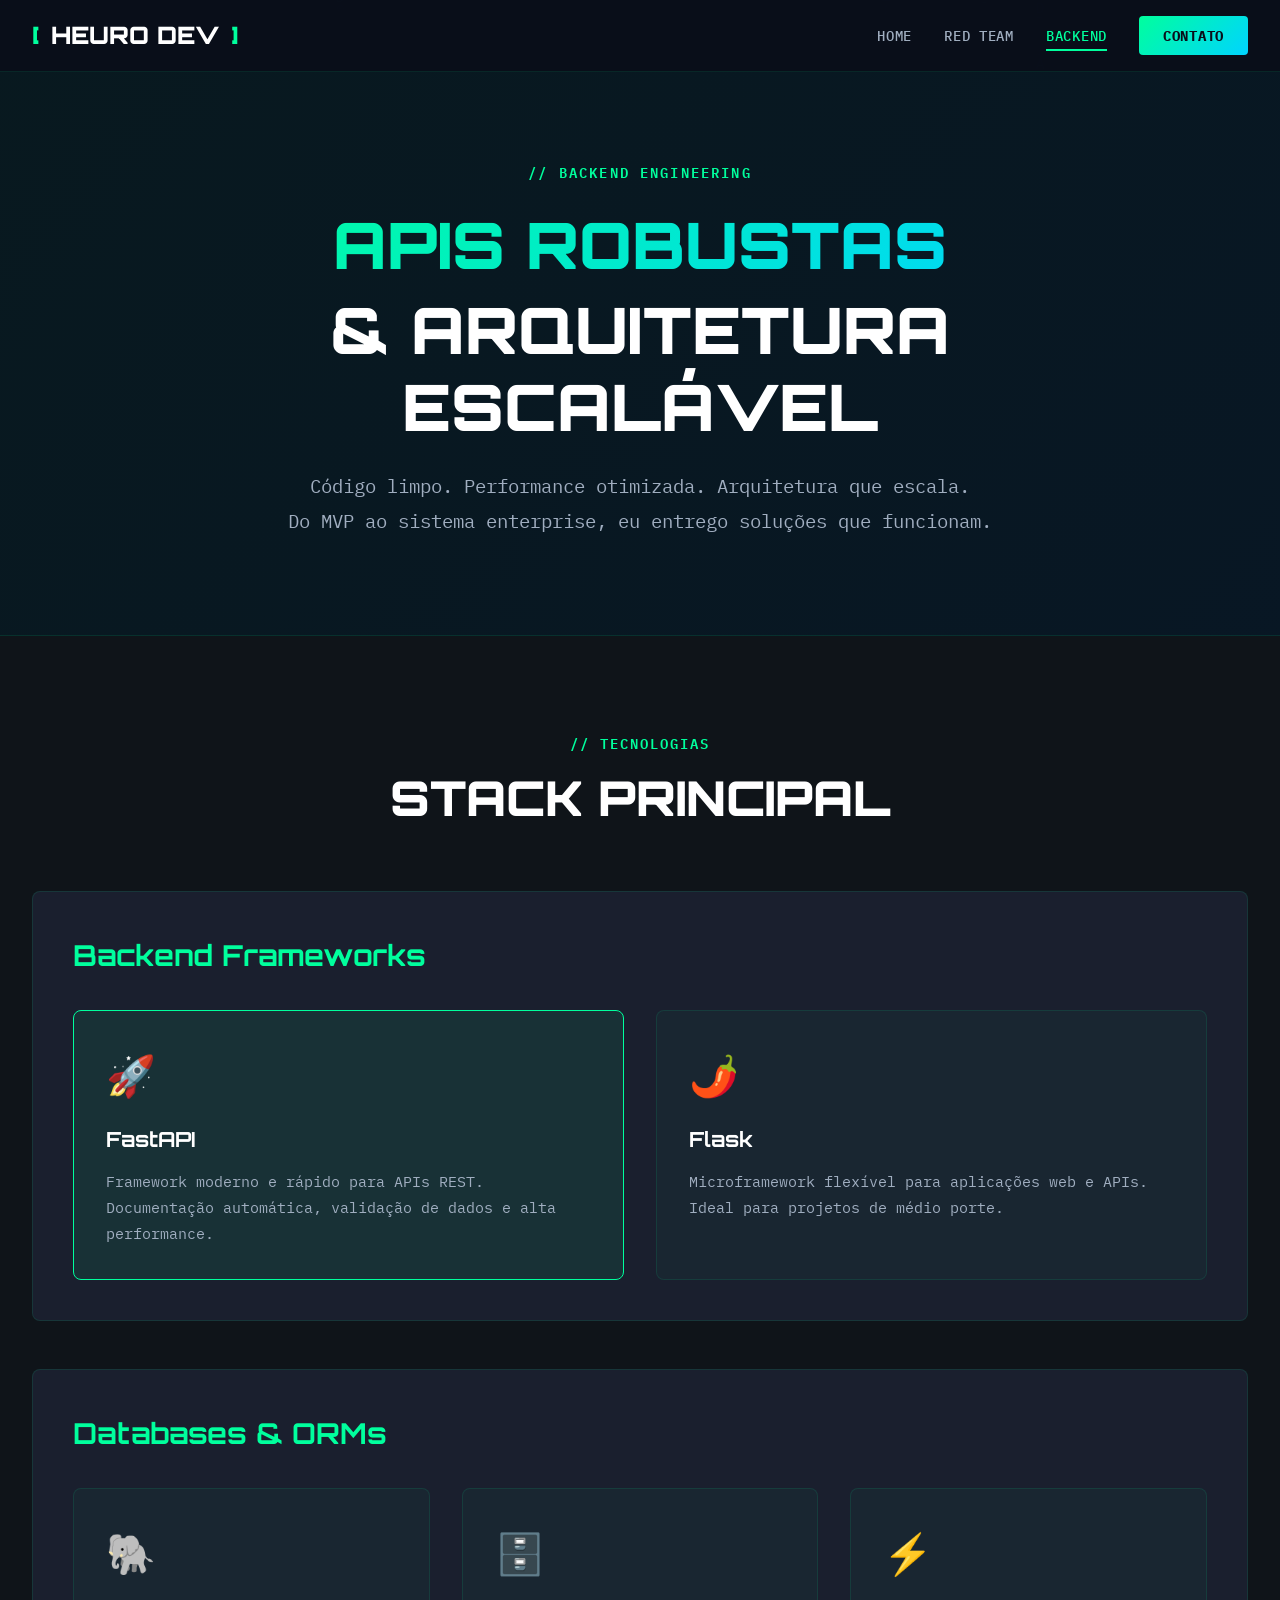
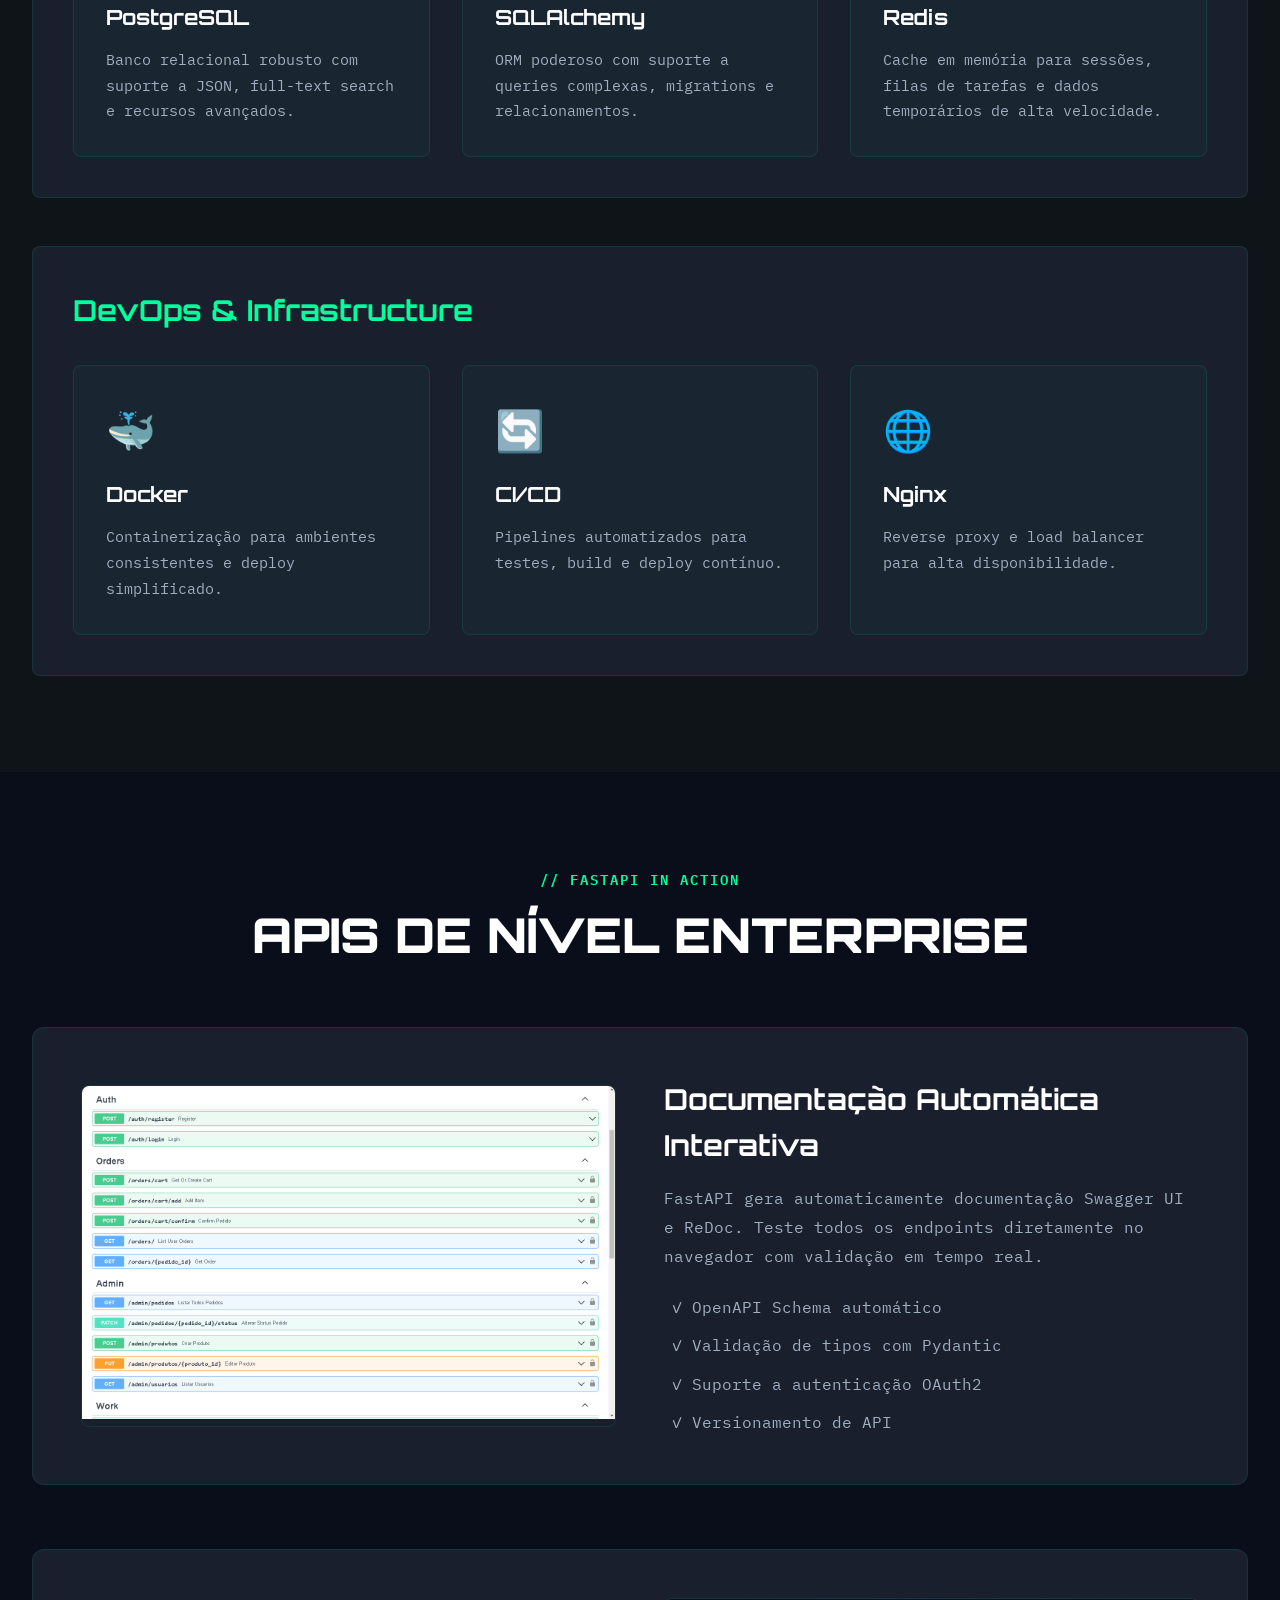
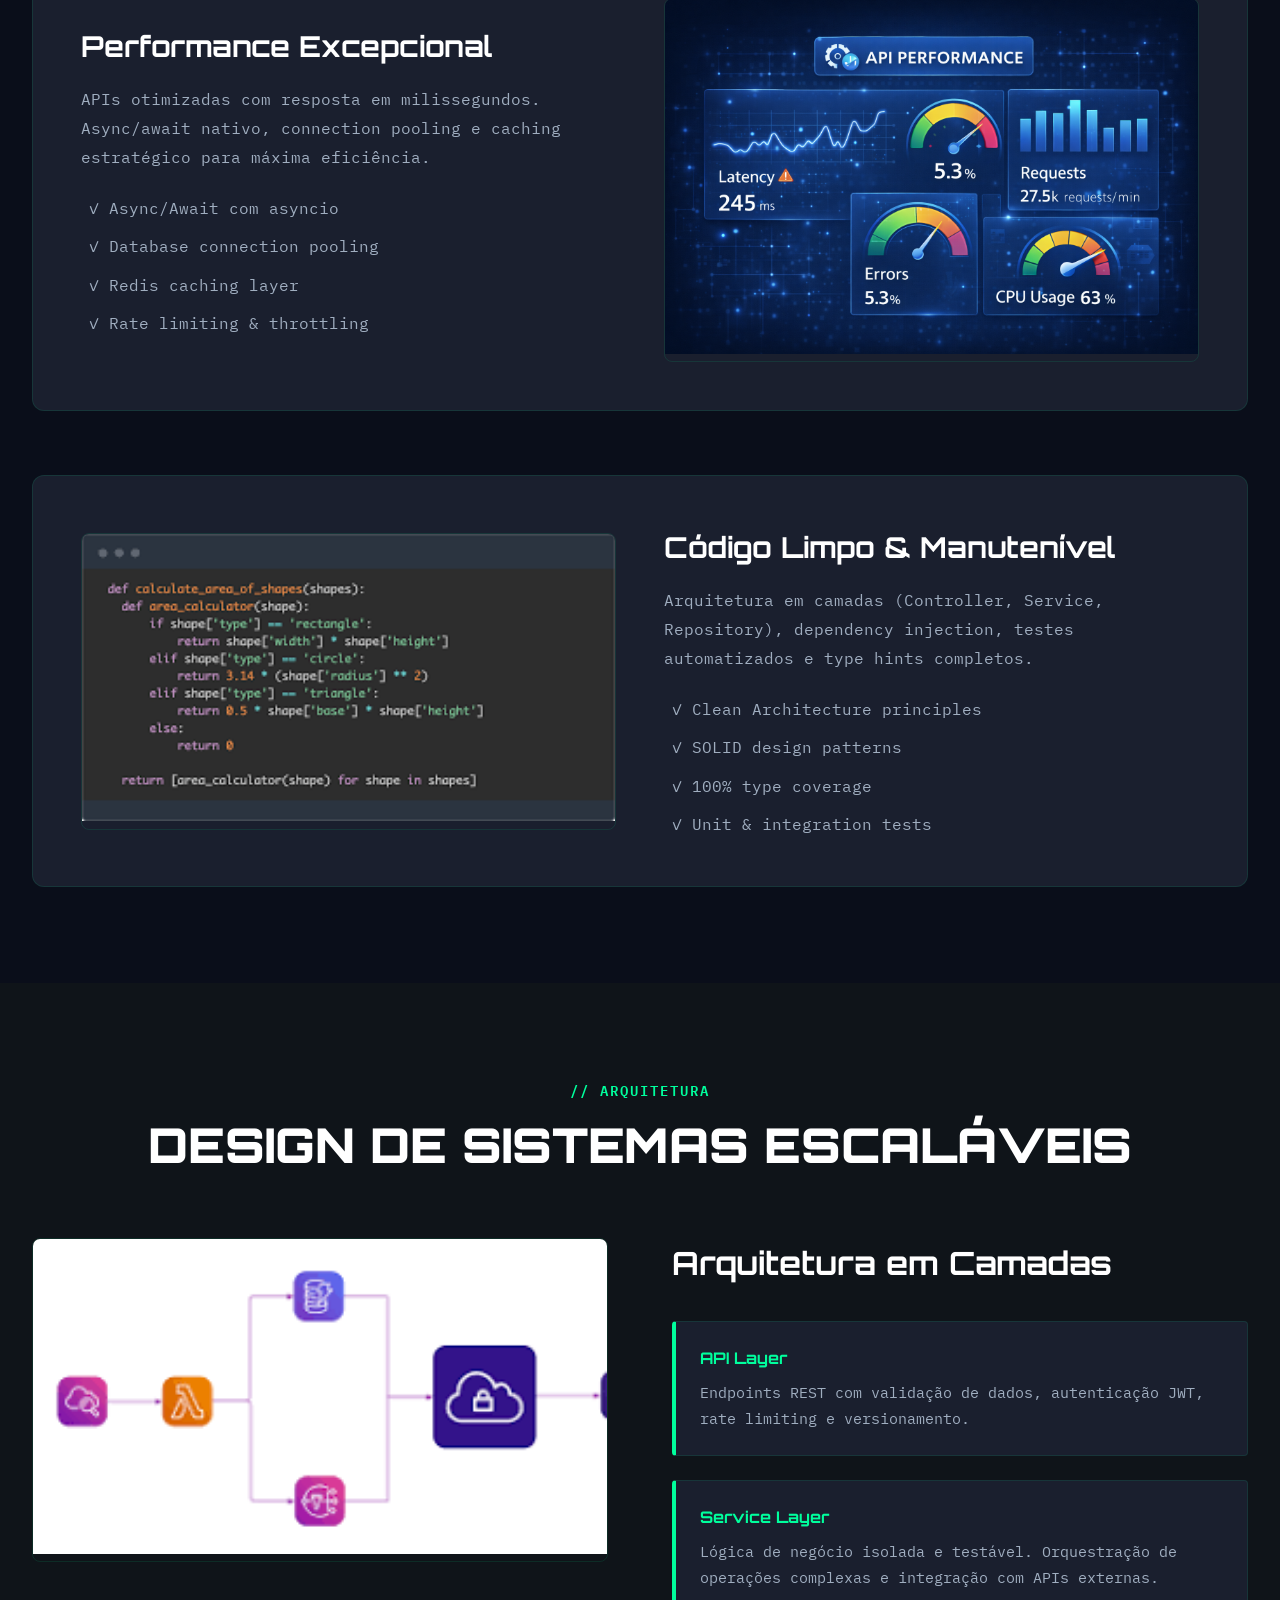
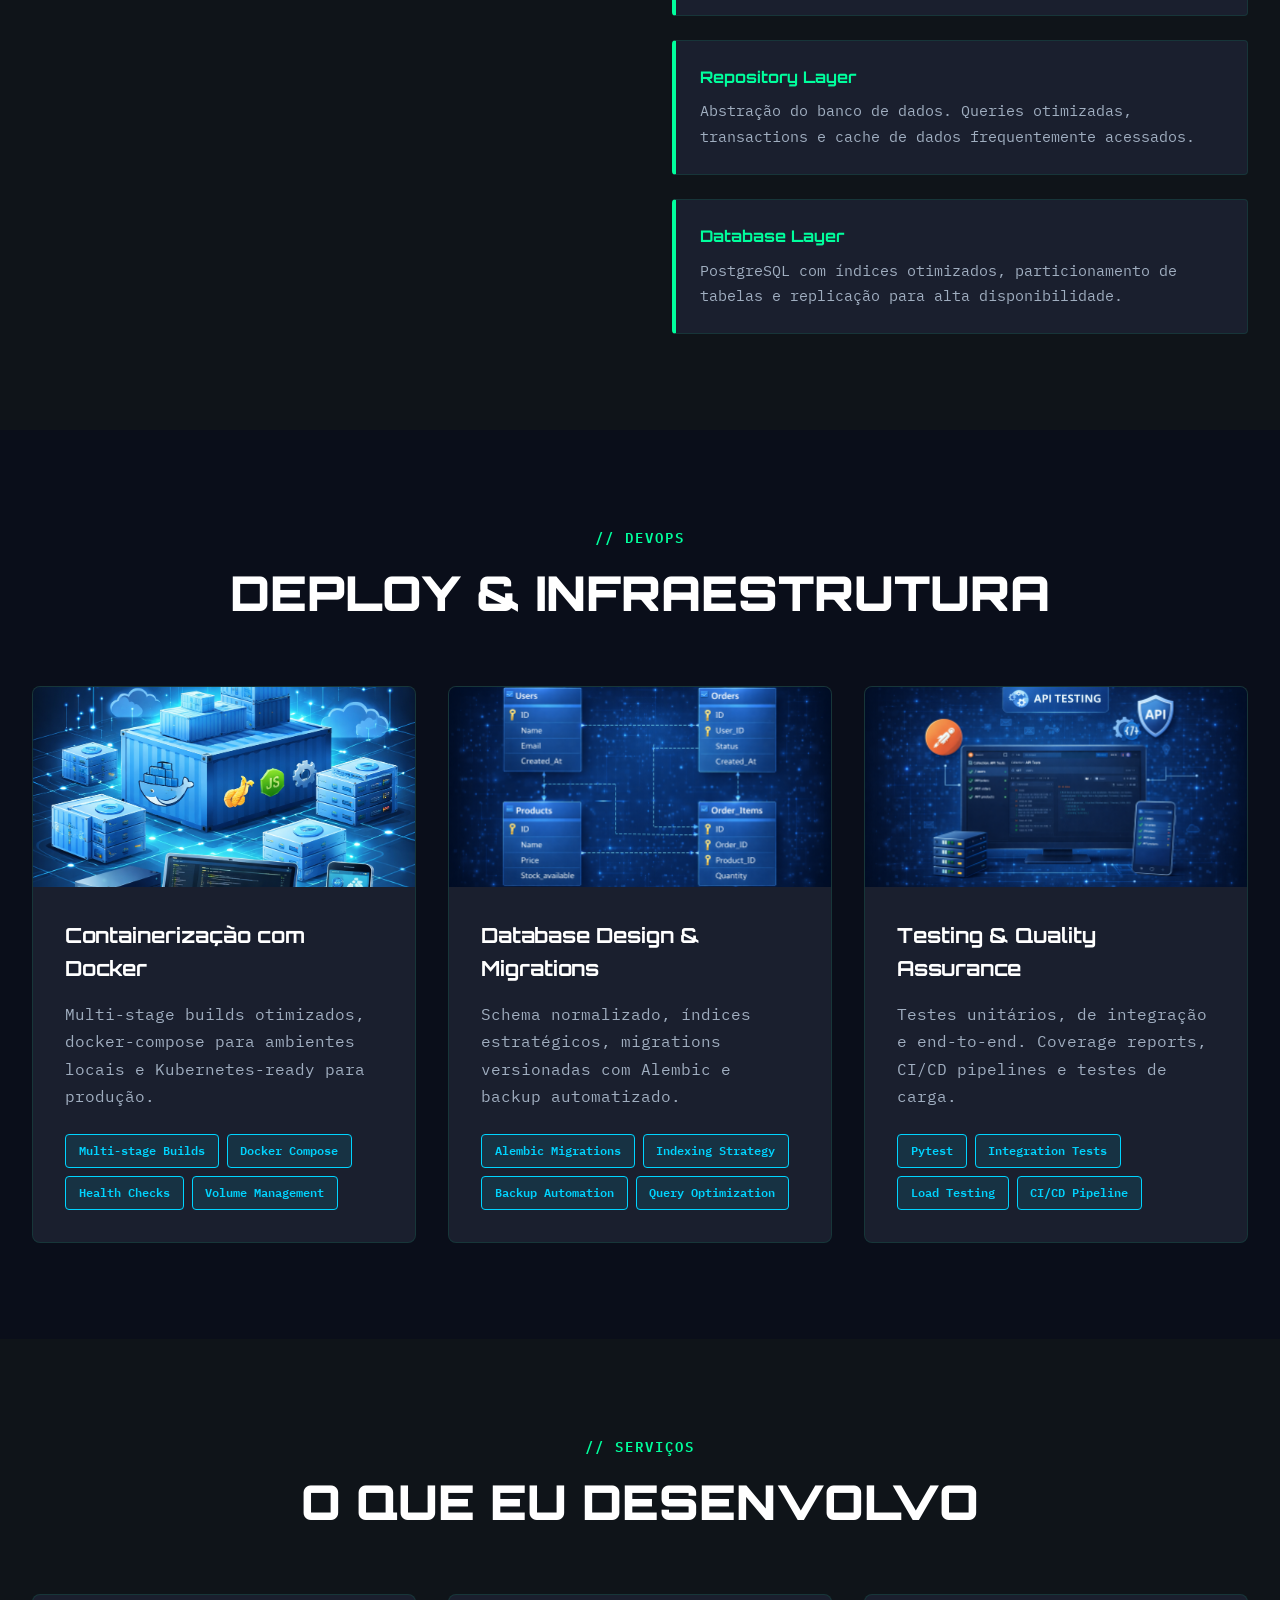
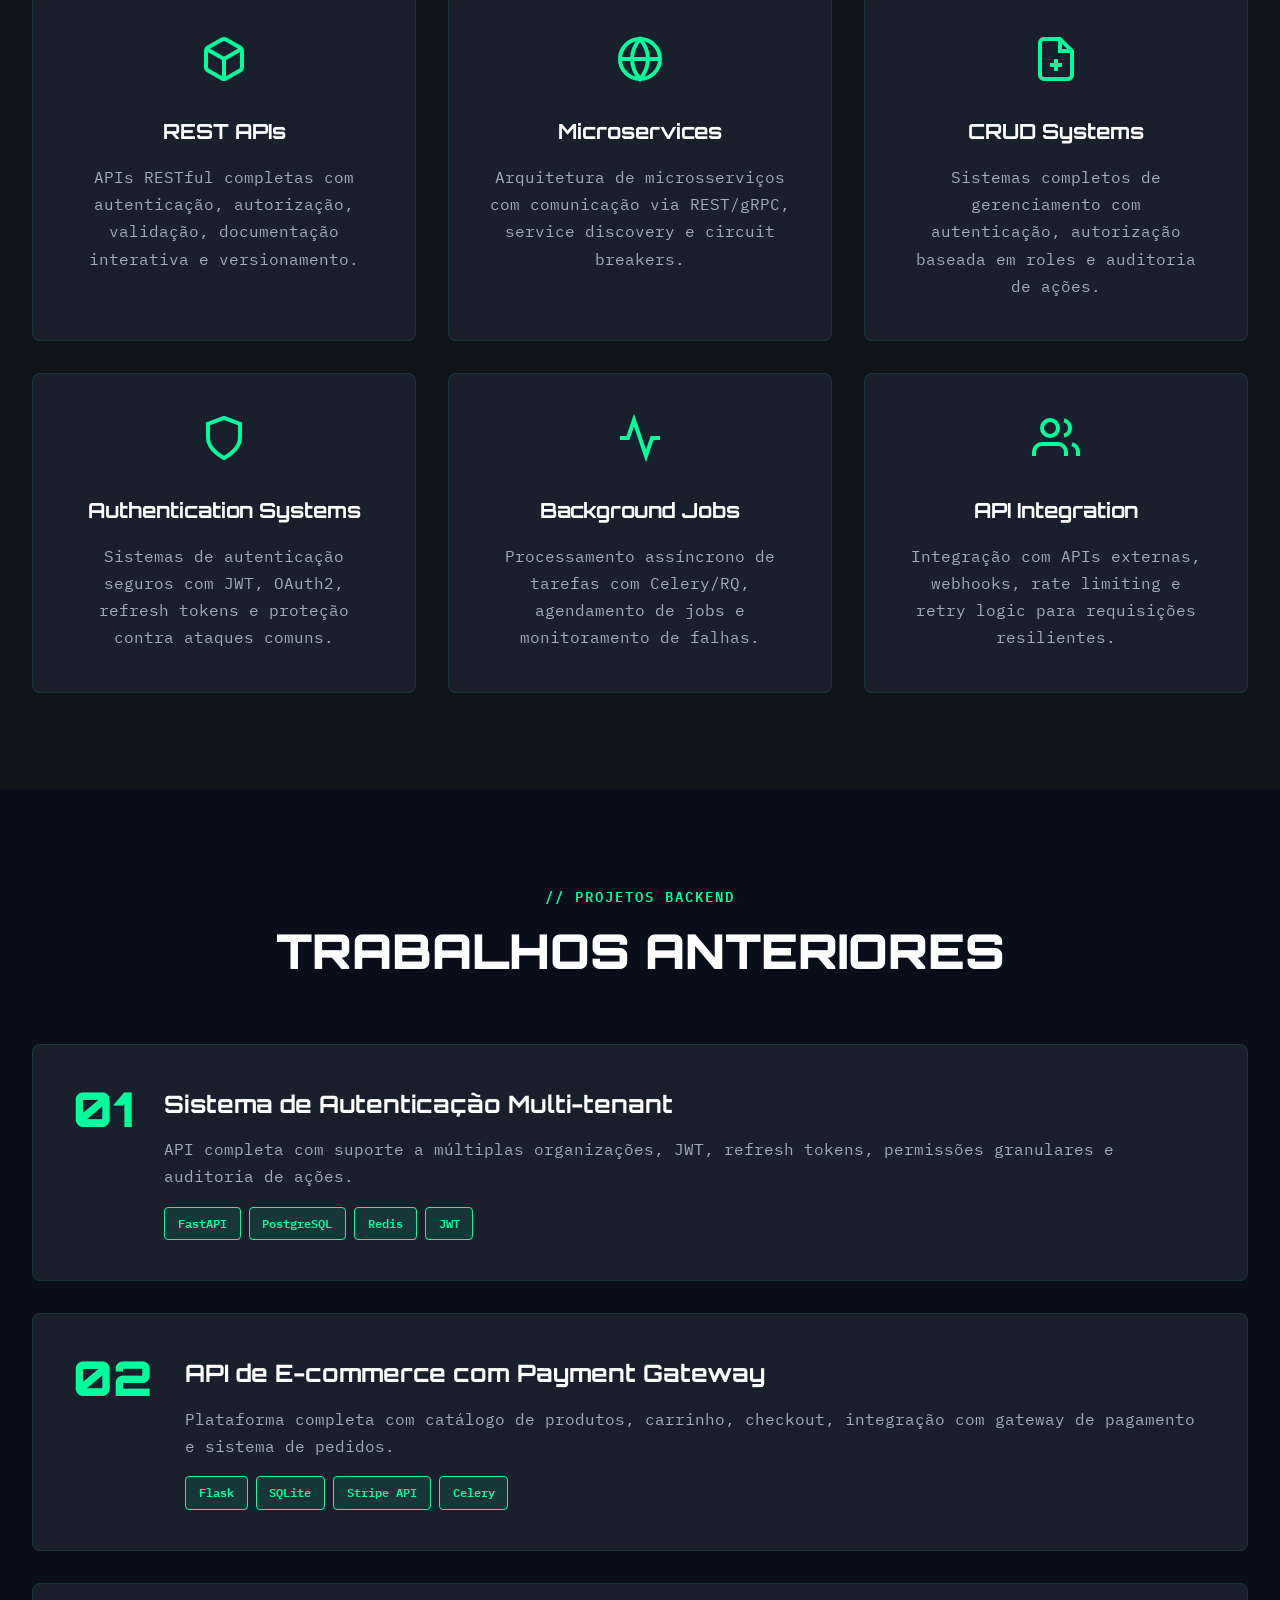
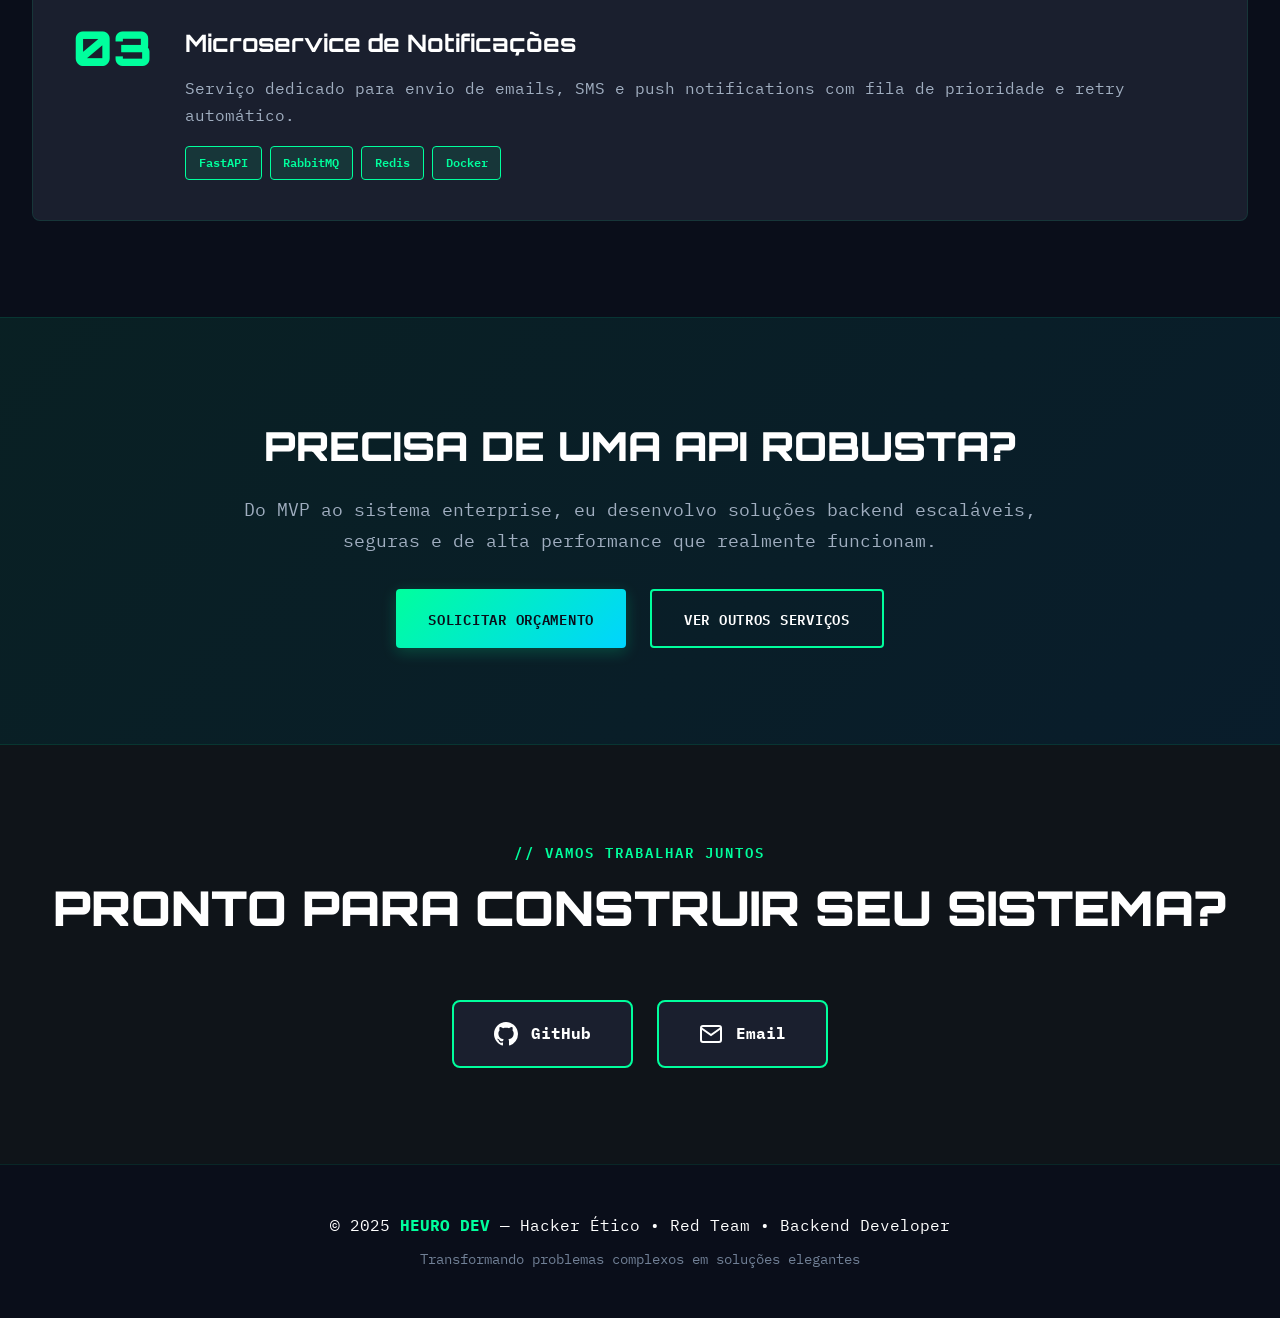
==== backend.html @ b28c59f8 "Rename Backend.html to backend.html" ====
<!DOCTYPE html>
<html lang="pt-BR">
<head>
    <meta charset="UTF-8">
    <meta name="viewport" content="width=device-width, initial-scale=1.0">
    <title>Backend Development - Heuro</title>
    <link rel="stylesheet" href="styles.css">
    <link rel="preconnect" href="https://fonts.googleapis.com">
    <link rel="preconnect" href="https://fonts.gstatic.com" crossorigin>
    <link href="https://fonts.googleapis.com/css2?family=Orbitron:wght@400;500;700;900&family=IBM+Plex+Mono:wght@300;400;500;600&display=swap" rel="stylesheet">
</head>
<body>
 
    <canvas id="matrix-canvas"></canvas>

  
    <nav class="navbar">
        <div class="nav-container">
            <div class="nav-logo">
                <span class="logo-bracket">[</span>
                <span class="logo-text">HEURO DEV</span>
                <span class="logo-bracket">]</span>
            </div>
            <div class="nav-links">
                <a href="index.html" class="nav-link">HOME</a>
                <a href="redteam.html" class="nav-link">RED TEAM</a>
                <a href="backend.html" class="nav-link active">BACKEND</a>
                <a href="#contact" class="nav-link nav-cta">CONTATO</a>
            </div>
            <div class="nav-toggle">
                <span></span>
                <span></span>
                <span></span>
            </div>
        </div>
    </nav>

    
    <section class="page-hero">
        <div class="container">
            <div class="page-hero-content">
                <span class="page-tag">// BACKEND ENGINEERING</span>
                <h1 class="page-title">
                    <span class="title-gradient">APIS ROBUSTAS</span>
                    <span>& ARQUITETURA ESCALÁVEL</span>
                </h1>
                <p class="page-subtitle">
                    Código limpo. Performance otimizada. Arquitetura que escala.<br>
                    Do MVP ao sistema enterprise, eu entrego soluções que funcionam.
                </p>
            </div>
        </div>
    </section>

    
    <section class="tech-stack">
        <div class="container">
            <div class="section-header">
                <span class="section-tag">// TECNOLOGIAS</span>
                <h2 class="section-title">STACK PRINCIPAL</h2>
            </div>
            <div class="stack-showcase">
                <div class="stack-category">
                    <h3 class="stack-title">Backend Frameworks</h3>
                    <div class="stack-items">
                        <div class="stack-item featured">
                            <div class="stack-icon">🚀</div>
                            <h4>FastAPI</h4>
                            <p>Framework moderno e rápido para APIs REST. Documentação automática, validação de dados e alta performance.</p>
                        </div>
                        <div class="stack-item">
                            <div class="stack-icon">🌶️</div>
                            <h4>Flask</h4>
                            <p>Microframework flexível para aplicações web e APIs. Ideal para projetos de médio porte.</p>
                        </div>
                    </div>
                </div>

                <div class="stack-category">
                    <h3 class="stack-title">Databases & ORMs</h3>
                    <div class="stack-items">
                        <div class="stack-item">
                            <div class="stack-icon">🐘</div>
                            <h4>PostgreSQL</h4>
                            <p>Banco relacional robusto com suporte a JSON, full-text search e recursos avançados.</p>
                        </div>
                        <div class="stack-item">
                            <div class="stack-icon">🗄️</div>
                            <h4>SQLAlchemy</h4>
                            <p>ORM poderoso com suporte a queries complexas, migrations e relacionamentos.</p>
                        </div>
                        <div class="stack-item">
                            <div class="stack-icon">⚡</div>
                            <h4>Redis</h4>
                            <p>Cache em memória para sessões, filas de tarefas e dados temporários de alta velocidade.</p>
                        </div>
                    </div>
                </div>

                <div class="stack-category">
                    <h3 class="stack-title">DevOps & Infrastructure</h3>
                    <div class="stack-items">
                        <div class="stack-item">
                            <div class="stack-icon">🐳</div>
                            <h4>Docker</h4>
                            <p>Containerização para ambientes consistentes e deploy simplificado.</p>
                        </div>
                        <div class="stack-item">
                            <div class="stack-icon">🔄</div>
                            <h4>CI/CD</h4>
                            <p>Pipelines automatizados para testes, build e deploy contínuo.</p>
                        </div>
                        <div class="stack-item">
                            <div class="stack-icon">🌐</div>
                            <h4>Nginx</h4>
                            <p>Reverse proxy e load balancer para alta disponibilidade.</p>
                        </div>
                    </div>
                </div>
            </div>
        </div>
    </section>

  
    <section class="fastapi-showcase">
        <div class="container">
            <div class="section-header">
                <span class="section-tag">// FASTAPI IN ACTION</span>
                <h2 class="section-title">APIS DE NÍVEL ENTERPRISE</h2>
            </div>
            <div class="showcase-grid">
                <div class="showcase-card">
                    <div class="showcase-image">
                        <img src="fastapi-swagger.png" alt="FastAPI Swagger Documentation">
                    </div>
                    <div class="showcase-content">
                        <h3 class="showcase-title">Documentação Automática Interativa</h3>
                        <p class="showcase-description">
                            FastAPI gera automaticamente documentação Swagger UI e ReDoc. 
                            Teste todos os endpoints diretamente no navegador com validação em tempo real.
                        </p>
                        <ul class="showcase-features">
                            <li>✓ OpenAPI Schema automático</li>
                            <li>✓ Validação de tipos com Pydantic</li>
                            <li>✓ Suporte a autenticação OAuth2</li>
                            <li>✓ Versionamento de API</li>
                        </ul>
                    </div>
                </div>

                <div class="showcase-card reverse">
                    <div class="showcase-image">
                        <img src="api-performance.png" alt="API Performance Metrics">
                    </div>
                    <div class="showcase-content">
                        <h3 class="showcase-title">Performance Excepcional</h3>
                        <p class="showcase-description">
                            APIs otimizadas com resposta em milissegundos. Async/await nativo, 
                            connection pooling e caching estratégico para máxima eficiência.
                        </p>
                        <ul class="showcase-features">
                            <li>✓ Async/Await com asyncio</li>
                            <li>✓ Database connection pooling</li>
                            <li>✓ Redis caching layer</li>
                            <li>✓ Rate limiting & throttling</li>
                        </ul>
                    </div>
                </div>

                <div class="showcase-card">
                    <div class="showcase-image">
                        <img src="code-snippet.png" alt="Clean Code Example">
                    </div>
                    <div class="showcase-content">
                        <h3 class="showcase-title">Código Limpo & Manutenível</h3>
                        <p class="showcase-description">
                            Arquitetura em camadas (Controller, Service, Repository), 
                            dependency injection, testes automatizados e type hints completos.
                        </p>
                        <ul class="showcase-features">
                            <li>✓ Clean Architecture principles</li>
                            <li>✓ SOLID design patterns</li>
                            <li>✓ 100% type coverage</li>
                            <li>✓ Unit & integration tests</li>
                        </ul>
                    </div>
                </div>
            </div>
        </div>
    </section>

    <section class="architecture">
        <div class="container">
            <div class="section-header">
                <span class="section-tag">// ARQUITETURA</span>
                <h2 class="section-title">DESIGN DE SISTEMAS ESCALÁVEIS</h2>
            </div>
            <div class="architecture-content">
                <div class="architecture-diagram">
                    <img src="architecture-diagram.png" alt="System Architecture Diagram">
                </div>
                <div class="architecture-info">
                    <h3 class="architecture-title">Arquitetura em Camadas</h3>
                    <div class="architecture-layers">
                        <div class="layer-card">
                            <h4 class="layer-title">API Layer</h4>
                            <p class="layer-description">
                                Endpoints REST com validação de dados, autenticação JWT, 
                                rate limiting e versionamento.
                            </p>
                        </div>
                        <div class="layer-card">
                            <h4 class="layer-title">Service Layer</h4>
                            <p class="layer-description">
                                Lógica de negócio isolada e testável. Orquestração de operações 
                                complexas e integração com APIs externas.
                            </p>
                        </div>
                        <div class="layer-card">
                            <h4 class="layer-title">Repository Layer</h4>
                            <p class="layer-description">
                                Abstração do banco de dados. Queries otimizadas, transactions 
                                e cache de dados frequentemente acessados.
                            </p>
                        </div>
                        <div class="layer-card">
                            <h4 class="layer-title">Database Layer</h4>
                            <p class="layer-description">
                                PostgreSQL com índices otimizados, particionamento de tabelas 
                                e replicação para alta disponibilidade.
                            </p>
                        </div>
                    </div>
                </div>
            </div>
        </div>
    </section>

    <section class="devops">
        <div class="container">
            <div class="section-header">
                <span class="section-tag">// DEVOPS</span>
                <h2 class="section-title">DEPLOY & INFRAESTRUTURA</h2>
            </div>
            <div class="devops-grid">
                <div class="devops-card">
                    <div class="devops-image">
                        <img src="docker-containers.png" alt="Docker Containers">
                    </div>
                    <div class="devops-content">
                        <h3 class="devops-title">Containerização com Docker</h3>
                        <p class="devops-description">
                            Multi-stage builds otimizados, docker-compose para ambientes locais 
                            e Kubernetes-ready para produção.
                        </p>
                        <div class="devops-features">
                            <span class="feature-badge">Multi-stage Builds</span>
                            <span class="feature-badge">Docker Compose</span>
                            <span class="feature-badge">Health Checks</span>
                            <span class="feature-badge">Volume Management</span>
                        </div>
                    </div>
                </div>

                <div class="devops-card">
                    <div class="devops-image">
                        <img src="database-schema.png" alt="Database Schema">
                    </div>
                    <div class="devops-content">
                        <h3 class="devops-title">Database Design & Migrations</h3>
                        <p class="devops-description">
                            Schema normalizado, índices estratégicos, migrations versionadas com Alembic 
                            e backup automatizado.
                        </p>
                        <div class="devops-features">
                            <span class="feature-badge">Alembic Migrations</span>
                            <span class="feature-badge">Indexing Strategy</span>
                            <span class="feature-badge">Backup Automation</span>
                            <span class="feature-badge">Query Optimization</span>
                        </div>
                    </div>
                </div>

                <div class="devops-card">
                    <div class="devops-image">
                        <img src="postman-tests.png" alt="API Testing">
                    </div>
                    <div class="devops-content">
                        <h3 class="devops-title">Testing & Quality Assurance</h3>
                        <p class="devops-description">
                            Testes unitários, de integração e end-to-end. Coverage reports, 
                            CI/CD pipelines e testes de carga.
                        </p>
                        <div class="devops-features">
                            <span class="feature-badge">Pytest</span>
                            <span class="feature-badge">Integration Tests</span>
                            <span class="feature-badge">Load Testing</span>
                            <span class="feature-badge">CI/CD Pipeline</span>
                        </div>
                    </div>
                </div>
            </div>
        </div>
    </section>

    
    <section class="services">
        <div class="container">
            <div class="section-header">
                <span class="section-tag">// SERVIÇOS</span>
                <h2 class="section-title">O QUE EU DESENVOLVO</h2>
            </div>
            <div class="services-grid">
                <div class="service-card">
                    <div class="service-icon">
                        <svg width="48" height="48" viewBox="0 0 24 24" fill="none" stroke="currentColor" stroke-width="2">
                            <path d="M21 16V8a2 2 0 00-1-1.73l-7-4a2 2 0 00-2 0l-7 4A2 2 0 003 8v8a2 2 0 001 1.73l7 4a2 2 0 002 0l7-4A2 2 0 0021 16z"/>
                            <polyline points="3.27 6.96 12 12.01 20.73 6.96"/>
                            <line x1="12" y1="22.08" x2="12" y2="12"/>
                        </svg>
                    </div>
                    <h3 class="service-title">REST APIs</h3>
                    <p class="service-description">
                        APIs RESTful completas com autenticação, autorização, validação, 
                        documentação interativa e versionamento.
                    </p>
                </div>

                <div class="service-card">
                    <div class="service-icon">
                        <svg width="48" height="48" viewBox="0 0 24 24" fill="none" stroke="currentColor" stroke-width="2">
                            <circle cx="12" cy="12" r="10"/>
                            <path d="M12 2a15.3 15.3 0 014 10 15.3 15.3 0 01-4 10 15.3 15.3 0 01-4-10 15.3 15.3 0 014-10z"/>
                            <line x1="2" y1="12" x2="22" y2="12"/>
                        </svg>
                    </div>
                    <h3 class="service-title">Microservices</h3>
                    <p class="service-description">
                        Arquitetura de microsserviços com comunicação via REST/gRPC, 
                        service discovery e circuit breakers.
                    </p>
                </div>

                <div class="service-card">
                    <div class="service-icon">
                        <svg width="48" height="48" viewBox="0 0 24 24" fill="none" stroke="currentColor" stroke-width="2">
                            <path d="M14 2H6a2 2 0 00-2 2v16a2 2 0 002 2h12a2 2 0 002-2V8z"/>
                            <polyline points="14 2 14 8 20 8"/>
                            <line x1="12" y1="18" x2="12" y2="12"/>
                            <line x1="9" y1="15" x2="15" y2="15"/>
                        </svg>
                    </div>
                    <h3 class="service-title">CRUD Systems</h3>
                    <p class="service-description">
                        Sistemas completos de gerenciamento com autenticação, 
                        autorização baseada em roles e auditoria de ações.
                    </p>
                </div>

                <div class="service-card">
                    <div class="service-icon">
                        <svg width="48" height="48" viewBox="0 0 24 24" fill="none" stroke="currentColor" stroke-width="2">
                            <path d="M12 22s8-4 8-10V5l-8-3-8 3v7c0 6 8 10 8 10z"/>
                        </svg>
                    </div>
                    <h3 class="service-title">Authentication Systems</h3>
                    <p class="service-description">
                        Sistemas de autenticação seguros com JWT, OAuth2, 
                        refresh tokens e proteção contra ataques comuns.
                    </p>
                </div>

                <div class="service-card">
                    <div class="service-icon">
                        <svg width="48" height="48" viewBox="0 0 24 24" fill="none" stroke="currentColor" stroke-width="2">
                            <polyline points="22 12 18 12 15 21 9 3 6 12 2 12"/>
                        </svg>
                    </div>
                    <h3 class="service-title">Background Jobs</h3>
                    <p class="service-description">
                        Processamento assíncrono de tarefas com Celery/RQ, 
                        agendamento de jobs e monitoramento de falhas.
                    </p>
                </div>

                <div class="service-card">
                    <div class="service-icon">
                        <svg width="48" height="48" viewBox="0 0 24 24" fill="none" stroke="currentColor" stroke-width="2">
                            <path d="M17 21v-2a4 4 0 00-4-4H5a4 4 0 00-4 4v2"/>
                            <circle cx="9" cy="7" r="4"/>
                            <path d="M23 21v-2a4 4 0 00-3-3.87"/>
                            <path d="M16 3.13a4 4 0 010 7.75"/>
                        </svg>
                    </div>
                    <h3 class="service-title">API Integration</h3>
                    <p class="service-description">
                        Integração com APIs externas, webhooks, rate limiting 
                        e retry logic para requisições resilientes.
                    </p>
                </div>
            </div>
        </div>
    </section>

    <section class="backend-projects">
        <div class="container">
            <div class="section-header">
                <span class="section-tag">// PROJETOS BACKEND</span>
                <h2 class="section-title">TRABALHOS ANTERIORES</h2>
            </div>
            <div class="backend-projects-list">
                <div class="backend-project">
                    <div class="project-number">01</div>
                    <div class="project-details">
                        <h3 class="project-name">Sistema de Autenticação Multi-tenant</h3>
                        <p class="project-desc">
                            API completa com suporte a múltiplas organizações, JWT, refresh tokens, 
                            permissões granulares e auditoria de ações.
                        </p>
                        <div class="project-tech">
                            <span class="tech-tag">FastAPI</span>
                            <span class="tech-tag">PostgreSQL</span>
                            <span class="tech-tag">Redis</span>
                            <span class="tech-tag">JWT</span>
                        </div>
                    </div>
                </div>

                <div class="backend-project">
                    <div class="project-number">02</div>
                    <div class="project-details">
                        <h3 class="project-name">API de E-commerce com Payment Gateway</h3>
                        <p class="project-desc">
                            Plataforma completa com catálogo de produtos, carrinho, checkout, 
                            integração com gateway de pagamento e sistema de pedidos.
                        </p>
                        <div class="project-tech">
                            <span class="tech-tag">Flask</span>
                            <span class="tech-tag">SQLite</span>
                            <span class="tech-tag">Stripe API</span>
                            <span class="tech-tag">Celery</span>
                        </div>
                    </div>
                </div>

                <div class="backend-project">
                    <div class="project-number">03</div>
                    <div class="project-details">
                        <h3 class="project-name">Microservice de Notificações</h3>
                        <p class="project-desc">
                            Serviço dedicado para envio de emails, SMS e push notifications 
                            com fila de prioridade e retry automático.
                        </p>
                        <div class="project-tech">
                            <span class="tech-tag">FastAPI</span>
                            <span class="tech-tag">RabbitMQ</span>
                            <span class="tech-tag">Redis</span>
                            <span class="tech-tag">Docker</span>
                        </div>
                    </div>
                </div>
            </div>
        </div>
    </section>

    
    <section class="cta-section">
        <div class="container">
            <div class="cta-content">
                <h2 class="cta-title">PRECISA DE UMA API ROBUSTA?</h2>
                <p class="cta-description">
                    Do MVP ao sistema enterprise, eu desenvolvo soluções backend escaláveis,<br>
                    seguras e de alta performance que realmente funcionam.
                </p>
                <div class="cta-buttons">
                    <a href="#contact" class="btn btn-primary">
                        <span>SOLICITAR ORÇAMENTO</span>
                    </a>
                    <a href="index.html" class="btn btn-secondary">
                        <span>VER OUTROS SERVIÇOS</span>
                    </a>
                </div>
            </div>
        </div>
    </section>

    
    <section class="contact" id="contact">
        <div class="container">
            <div class="section-header">
                <span class="section-tag">// VAMOS TRABALHAR JUNTOS</span>
                <h2 class="section-title">PRONTO PARA CONSTRUIR SEU SISTEMA?</h2>
            </div>
            <div class="contact-cta">
                <a href="https://github.com/heuro12" target="_blank" class="contact-btn">
                    <svg width="24" height="24" viewBox="0 0 24 24" fill="currentColor">
                        <path d="M12 0C5.37 0 0 5.37 0 12c0 5.31 3.435 9.795 8.205 11.385.6.105.825-.255.825-.57 0-.285-.015-1.23-.015-2.235-3.015.555-3.795-.735-4.035-1.41-.135-.345-.72-1.41-1.23-1.695-.42-.225-1.02-.78-.015-.795.945-.015 1.62.87 1.845 1.23 1.08 1.815 2.805 1.305 3.495.99.105-.78.42-1.305.765-1.605-2.67-.3-5.46-1.335-5.46-5.925 0-1.305.465-2.385 1.23-3.225-.12-.3-.54-1.53.12-3.18 0 0 1.005-.315 3.3 1.23.96-.27 1.98-.405 3-.405s2.04.135 3 .405c2.295-1.56 3.3-1.23 3.3-1.23.66 1.65.24 2.88.12 3.18.765.84 1.23 1.905 1.23 3.225 0 4.605-2.805 5.625-5.475 5.925.435.375.81 1.095.81 2.22 0 1.605-.015 2.895-.015 3.3 0 .315.225.69.825.57A12.02 12.02 0 0024 12c0-6.63-5.37-12-12-12z"/>
                    </svg>
                    <span>GitHub</span>
                </a>
                <a href="/cdn-cgi/l/email-protection#11797464637e777a51767c70787d3f727e7c" class="contact-btn">
                    <svg width="24" height="24" viewBox="0 0 24 24" fill="none" stroke="currentColor" stroke-width="2">
                        <path d="M4 4h16c1.1 0 2 .9 2 2v12c0 1.1-.9 2-2 2H4c-1.1 0-2-.9-2-2V6c0-1.1.9-2 2-2z"/>
                        <polyline points="22,6 12,13 2,6"/>
                    </svg>
                    <span>Email</span>
                </a>
            </div>
        </div>
    </section>

   
    <footer class="footer">
        <div class="container">
            <div class="footer-content">
                <p class="footer-text">
                    © 2025 <span class="highlight">HEURO DEV</span> — Hacker Ético • Red Team • Backend Developer
                </p>
                <p class="footer-subtext">
                    Transformando problemas complexos em soluções elegantes
                </p>
            </div>
        </div>
    </footer>
    <script src="security.js"></script>
    <script src="script.js"></script>
</body>
</html>
---- styles.css ----
/* ========================================
   RESET & BASE STYLES
   ======================================== */
   * {
    margin: 0;
    padding: 0;
    box-sizing: border-box;
}

:root {
    /* Color Palette - Cyberpunk Theme */
    --primary: #00ff9d;
    --primary-dark: #00cc7d;
    --secondary: #ff006e;
    --accent: #00d4ff;
    --bg-primary: #0a0e1a;
    --bg-secondary: #0f1419;
    --bg-tertiary: #1a1f2e;
    --text-primary: #ffffff;
    --text-secondary: #a0aec0;
    --text-muted: #718096;
    --border-color: rgba(0, 255, 157, 0.1);
    --glow-primary: rgba(0, 255, 157, 0.4);
    --glow-secondary: rgba(255, 0, 110, 0.4);
    
    /* Typography */
    --font-display: 'Orbitron', sans-serif;
    --font-body: 'IBM Plex Mono', monospace;
    
    /* Spacing */
    --spacing-xs: 0.5rem;
    --spacing-sm: 1rem;
    --spacing-md: 1.5rem;
    --spacing-lg: 2rem;
    --spacing-xl: 3rem;
    --spacing-2xl: 4rem;
    
    /* Transitions */
    --transition-fast: 150ms ease;
    --transition-base: 300ms ease;
    --transition-slow: 500ms ease;
}

html {
    scroll-behavior: smooth;
}

body {
    font-family: var(--font-body);
    background: var(--bg-primary);
    color: var(--text-primary);
    line-height: 1.6;
    overflow-x: hidden;
}

::selection {
    background: var(--primary);
    color: var(--bg-primary);
}

/* ========================================
   MATRIX BACKGROUND EFFECT
   ======================================== */
#matrix-canvas {
    position: fixed;
    top: 0;
    left: 0;
    width: 100%;
    height: 100%;
    z-index: -1;
    opacity: 0.15;
    pointer-events: none;
}

/* ========================================
   NAVIGATION
   ======================================== */
.navbar {
    position: fixed;
    top: 0;
    left: 0;
    right: 0;
    z-index: 1000;
    background: rgba(10, 14, 26, 0.95);
    backdrop-filter: blur(20px);
    border-bottom: 1px solid var(--border-color);
    padding: 1rem 0;
}

.nav-container {
    max-width: 1400px;
    margin: 0 auto;
    padding: 0 2rem;
    display: flex;
    align-items: center;
    justify-content: space-between;
}

.nav-logo {
    font-family: var(--font-display);
    font-size: 1.5rem;
    font-weight: 900;
    cursor: pointer;
}

.logo-bracket {
    color: var(--primary);
}

.logo-text {
    color: var(--text-primary);
    margin: 0 0.25rem;
}

.nav-links {
    display: flex;
    gap: 2rem;
    align-items: center;
}

.nav-link {
    color: var(--text-secondary);
    text-decoration: none;
    font-weight: 500;
    font-size: 0.9rem;
    letter-spacing: 0.05em;
    transition: var(--transition-base);
    position: relative;
}

.nav-link::after {
    content: '';
    position: absolute;
    bottom: -4px;
    left: 0;
    width: 0;
    height: 2px;
    background: var(--primary);
    transition: var(--transition-base);
}

.nav-link:hover,
.nav-link.active {
    color: var(--primary);
}

.nav-link:hover::after,
.nav-link.active::after {
    width: 100%;
}

.nav-cta {
    padding: 0.5rem 1.5rem;
    background: linear-gradient(135deg, var(--primary), var(--accent));
    color: var(--bg-primary);
    border-radius: 4px;
    font-weight: 700;
}

.nav-cta::after {
    display: none;
}

.nav-cta:hover {
    color: var(--bg-primary);
    transform: translateY(-2px);
    box-shadow: 0 8px 20px var(--glow-primary);
}

.nav-toggle {
    display: none;
    flex-direction: column;
    gap: 5px;
    cursor: pointer;
}

.nav-toggle span {
    width: 25px;
    height: 2px;
    background: var(--primary);
    transition: var(--transition-base);
}

/* ========================================
   HERO SECTION
   ======================================== */
.hero {
    min-height: 100vh;
    display: flex;
    align-items: center;
    justify-content: center;
    padding: 8rem 2rem 4rem;
    position: relative;
}

.hero-container {
    max-width: 1400px;
    margin: 0 auto;
    display: grid;
    grid-template-columns: 1.2fr 1fr;
    gap: 4rem;
    align-items: center;
}

.hero-content {
    animation: fadeInUp 1s ease;
}

.hero-badge {
    display: inline-flex;
    align-items: center;
    gap: 0.5rem;
    padding: 0.5rem 1rem;
    background: rgba(0, 255, 157, 0.1);
    border: 1px solid var(--primary);
    border-radius: 50px;
    font-size: 0.75rem;
    font-weight: 600;
    letter-spacing: 0.1em;
    color: var(--primary);
    margin-bottom: 2rem;
}

.badge-pulse {
    width: 8px;
    height: 8px;
    background: var(--primary);
    border-radius: 50%;
    animation: pulse 2s infinite;
}

@keyframes pulse {
    0%, 100% {
        opacity: 1;
        transform: scale(1);
    }
    50% {
        opacity: 0.5;
        transform: scale(1.2);
    }
}

.hero-title {
    font-family: var(--font-display);
    font-size: 4rem;
    font-weight: 900;
    line-height: 1.1;
    margin-bottom: 1.5rem;
    display: flex;
    flex-direction: column;
}

.title-line {
    display: block;
}

.title-gradient {
    background: linear-gradient(135deg, var(--primary), var(--accent));
    -webkit-background-clip: text;
    -webkit-text-fill-color: transparent;
    background-clip: text;
}

.hero-subtitle {
    font-size: 1.1rem;
    color: var(--text-secondary);
    margin-bottom: 2rem;
    line-height: 1.8;
}

.highlight {
    color: var(--primary);
    font-weight: 700;
}

.hero-stats {
    display: flex;
    gap: 3rem;
    margin: 2rem 0;
    padding: 2rem 0;
    border-top: 1px solid var(--border-color);
    border-bottom: 1px solid var(--border-color);
}

.stat-item {
    display: flex;
    flex-direction: column;
}

.stat-number {
    font-family: var(--font-display);
    font-size: 2.5rem;
    font-weight: 900;
    color: var(--primary);
    line-height: 1;
}

.stat-label {
    font-size: 0.85rem;
    color: var(--text-muted);
    margin-top: 0.5rem;
}

.hero-cta {
    display: flex;
    gap: 1rem;
    margin-top: 2rem;
}

.btn {
    display: inline-flex;
    align-items: center;
    gap: 0.5rem;
    padding: 1rem 2rem;
    font-family: var(--font-body);
    font-weight: 600;
    font-size: 0.9rem;
    letter-spacing: 0.05em;
    text-decoration: none;
    border-radius: 4px;
    transition: var(--transition-base);
    cursor: pointer;
    border: none;
}

.btn-primary {
    background: linear-gradient(135deg, var(--primary), var(--accent));
    color: var(--bg-primary);
    box-shadow: 0 4px 15px rgba(0, 255, 157, 0.2);
}

.btn-primary:hover {
    transform: translateY(-2px);
    box-shadow: 0 8px 25px var(--glow-primary);
}

.btn-secondary {
    background: transparent;
    color: var(--text-primary);
    border: 2px solid var(--primary);
}

.btn-secondary:hover {
    background: rgba(0, 255, 157, 0.1);
    transform: translateY(-2px);
}

.hero-image {
    position: relative;
    display: flex;
    align-items: center;
    justify-content: center;
    animation: fadeInRight 1s ease;
}

.image-glow {
    position: absolute;
    width: 400px;
    height: 400px;
    background: radial-gradient(circle, var(--glow-primary), transparent 70%);
    border-radius: 50%;
    animation: glow 3s infinite;
}

@keyframes glow {
    0%, 100% {
        opacity: 0.3;
        transform: scale(1);
    }
    50% {
        opacity: 0.6;
        transform: scale(1.1);
    }
}

.avatar-img {
    position: relative;
    width: 350px;
    height: 350px;
    border-radius: 50%;
    object-fit: cover;
    border: 4px solid var(--primary);
    box-shadow: 0 0 50px var(--glow-primary);
    z-index: 2;
}

.avatar-ring,
.avatar-ring-2 {
    position: absolute;
    border: 2px solid var(--primary);
    border-radius: 50%;
    opacity: 0.3;
    animation: rotate 20s linear infinite;
}

.avatar-ring {
    width: 400px;
    height: 400px;
    border-right-color: transparent;
    border-bottom-color: transparent;
}

.avatar-ring-2 {
    width: 450px;
    height: 450px;
    border-left-color: transparent;
    border-top-color: transparent;
    animation-direction: reverse;
    animation-duration: 15s;
}

@keyframes rotate {
    from {
        transform: rotate(0deg);
    }
    to {
        transform: rotate(360deg);
    }
}

.hero-scroll {
    position: absolute;
    bottom: 2rem;
    left: 50%;
    transform: translateX(-50%);
    display: flex;
    flex-direction: column;
    align-items: center;
    gap: 0.5rem;
    color: var(--text-muted);
    font-size: 0.75rem;
    letter-spacing: 0.1em;
}

.scroll-line {
    width: 1px;
    height: 40px;
    background: linear-gradient(to bottom, var(--primary), transparent);
    animation: scrollDown 2s infinite;
}

@keyframes scrollDown {
    0%, 100% {
        opacity: 0;
        transform: translateY(-10px);
    }
    50% {
        opacity: 1;
        transform: translateY(10px);
    }
}

/* ========================================
   COMMON SECTION STYLES
   ======================================== */
.container {
    max-width: 1400px;
    margin: 0 auto;
    padding: 0 2rem;
}

section {
    padding: 6rem 0;
}

.section-header {
    text-align: center;
    margin-bottom: 4rem;
}

.section-tag {
    color: var(--primary);
    font-size: 0.85rem;
    font-weight: 600;
    letter-spacing: 0.15em;
    display: block;
    margin-bottom: 1rem;
}

.section-title {
    font-family: var(--font-display);
    font-size: 3rem;
    font-weight: 900;
    line-height: 1.2;
    margin-bottom: 1rem;
}

.section-description {
    font-size: 1.1rem;
    color: var(--text-secondary);
    max-width: 700px;
    margin: 0 auto;
    line-height: 1.8;
}

/* ========================================
   EXPERTISE SECTION
   ======================================== */
.expertise {
    background: var(--bg-secondary);
}

.expertise-grid {
    display: grid;
    grid-template-columns: repeat(auto-fit, minmax(350px, 1fr));
    gap: 2rem;
}

.expertise-card {
    background: var(--bg-tertiary);
    border: 1px solid var(--border-color);
    border-radius: 8px;
    padding: 2.5rem;
    transition: var(--transition-base);
    position: relative;
    overflow: hidden;
}

.expertise-card::before {
    content: '';
    position: absolute;
    top: 0;
    left: 0;
    width: 100%;
    height: 4px;
    background: linear-gradient(90deg, var(--primary), var(--accent));
    transform: scaleX(0);
    transform-origin: left;
    transition: var(--transition-base);
}

.expertise-card:hover {
    transform: translateY(-8px);
    border-color: var(--primary);
    box-shadow: 0 20px 40px rgba(0, 0, 0, 0.4);
}

.expertise-card:hover::before {
    transform: scaleX(1);
}

.card-icon {
    color: var(--primary);
    margin-bottom: 1.5rem;
}

.card-title {
    font-family: var(--font-display);
    font-size: 1.5rem;
    font-weight: 700;
    margin-bottom: 1rem;
}

.card-description {
    color: var(--text-secondary);
    margin-bottom: 1.5rem;
    line-height: 1.7;
}

.card-tags {
    display: flex;
    flex-wrap: wrap;
    gap: 0.5rem;
    margin-bottom: 1.5rem;
}

.tag {
    padding: 0.4rem 0.8rem;
    background: rgba(0, 255, 157, 0.1);
    color: var(--primary);
    border: 1px solid var(--primary);
    border-radius: 4px;
    font-size: 0.75rem;
    font-weight: 600;
}

.card-link {
    color: var(--primary);
    text-decoration: none;
    font-weight: 600;
    display: inline-flex;
    align-items: center;
    transition: var(--transition-base);
}

.card-link:hover {
    gap: 0.5rem;
}

/* ========================================
   PROJECTS SECTION
   ======================================== */
.projects-grid {
    display: grid;
    grid-template-columns: repeat(auto-fit, minmax(320px, 1fr));
    gap: 2rem;
}

.project-card {
    background: var(--bg-tertiary);
    border: 1px solid var(--border-color);
    border-radius: 8px;
    overflow: hidden;
    transition: var(--transition-base);
}

.project-card:hover {
    transform: translateY(-8px);
    border-color: var(--primary);
    box-shadow: 0 20px 40px rgba(0, 0, 0, 0.4);
}

.project-image {
    position: relative;
    width: 100%;
    height: 250px;
    overflow: hidden;
}

.project-image img {
    width: 100%;
    height: 100%;
    object-fit: cover;
    transition: var(--transition-slow);
}

.project-card:hover .project-image img {
    transform: scale(1.1);
}

.project-overlay {
    position: absolute;
    inset: 0;
    background: rgba(0, 0, 0, 0.8);
    display: flex;
    align-items: center;
    justify-content: center;
    opacity: 0;
    transition: var(--transition-base);
}

.project-card:hover .project-overlay {
    opacity: 1;
}

.project-link {
    padding: 0.8rem 1.5rem;
    background: var(--primary);
    color: var(--bg-primary);
    text-decoration: none;
    font-weight: 700;
    border-radius: 4px;
    transition: var(--transition-base);
}

.project-link:hover {
    background: var(--primary-dark);
    transform: scale(1.05);
}

.project-info {
    padding: 2rem;
}

.project-title {
    font-family: var(--font-display);
    font-size: 1.3rem;
    font-weight: 700;
    margin-bottom: 1rem;
}

.project-description {
    color: var(--text-secondary);
    margin-bottom: 1rem;
    line-height: 1.7;
}

.project-tags {
    display: flex;
    flex-wrap: wrap;
    gap: 0.5rem;
}

/* ========================================
   SKILLS SECTION
   ======================================== */
.skills {
    background: var(--bg-secondary);
}

.skills-categories {
    display: grid;
    grid-template-columns: repeat(auto-fit, minmax(300px, 1fr));
    gap: 3rem;
}

.skill-category {
    background: var(--bg-tertiary);
    border: 1px solid var(--border-color);
    border-radius: 8px;
    padding: 2rem;
}

.category-title {
    font-family: var(--font-display);
    font-size: 1.3rem;
    font-weight: 700;
    margin-bottom: 1.5rem;
    color: var(--primary);
}

.skill-list {
    display: flex;
    flex-direction: column;
    gap: 0.8rem;
}

.skill-item {
    padding: 0.8rem 1rem;
    background: rgba(0, 255, 157, 0.05);
    border-left: 3px solid var(--primary);
    border-radius: 4px;
    transition: var(--transition-base);
}

.skill-item:hover {
    background: rgba(0, 255, 157, 0.1);
    transform: translateX(8px);
}

/* ========================================
   CERTIFICATION SECTION
   ======================================== */
.certification {
    background: var(--bg-tertiary);
}

.cert-card {
    background: linear-gradient(135deg, rgba(0, 255, 157, 0.05), rgba(0, 212, 255, 0.05));
    border: 2px solid var(--primary);
    border-radius: 12px;
    padding: 3rem;
    display: grid;
    grid-template-columns: auto 1fr;
    gap: 3rem;
    align-items: center;
    max-width: 900px;
    margin: 0 auto;
}

.cert-badge {
    color: var(--primary);
    animation: float 3s ease-in-out infinite;
}

@keyframes float {
    0%, 100% {
        transform: translateY(0);
    }
    50% {
        transform: translateY(-10px);
    }
}

.cert-title {
    font-family: var(--font-display);
    font-size: 2rem;
    font-weight: 900;
    margin-bottom: 0.5rem;
}

.cert-subtitle {
    color: var(--text-secondary);
    margin-bottom: 2rem;
}

.cert-stats {
    display: grid;
    grid-template-columns: repeat(4, 1fr);
    gap: 2rem;
}

.cert-stat {
    display: flex;
    flex-direction: column;
}

.cert-label {
    font-size: 0.85rem;
    color: var(--text-muted);
    margin-bottom: 0.5rem;
}

.cert-value {
    font-family: var(--font-display);
    font-size: 1.8rem;
    font-weight: 700;
    color: var(--primary);
}

.cert-approved {
    color: var(--primary);
}

/* ========================================
   CONTACT SECTION
   ======================================== */
.contact {
    background: var(--bg-secondary);
}

.contact-cta {
    display: flex;
    justify-content: center;
    gap: 1.5rem;
    margin-top: 3rem;
}

.contact-btn {
    display: inline-flex;
    align-items: center;
    gap: 0.8rem;
    padding: 1.2rem 2.5rem;
    background: var(--bg-tertiary);
    border: 2px solid var(--primary);
    color: var(--text-primary);
    text-decoration: none;
    font-weight: 700;
    border-radius: 8px;
    transition: var(--transition-base);
}

.contact-btn:hover {
    background: var(--primary);
    color: var(--bg-primary);
    transform: translateY(-4px);
    box-shadow: 0 10px 30px var(--glow-primary);
}

/* ========================================
   FOOTER
   ======================================== */
.footer {
    background: var(--bg-primary);
    border-top: 1px solid var(--border-color);
    padding: 3rem 0;
}

.footer-content {
    text-align: center;
}

.footer-text {
    font-size: 1rem;
    margin-bottom: 0.5rem;
}

.footer-subtext {
    color: var(--text-muted);
    font-size: 0.9rem;
}

/* ========================================
   PAGE HERO (Internal Pages)
   ======================================== */
.page-hero {
    padding: 10rem 2rem 6rem;
    background: linear-gradient(135deg, rgba(0, 255, 157, 0.05), rgba(0, 212, 255, 0.05));
    border-bottom: 1px solid var(--border-color);
}

.page-hero-content {
    max-width: 900px;
    margin: 0 auto;
    text-align: center;
}

.page-tag {
    color: var(--primary);
    font-size: 0.9rem;
    font-weight: 600;
    letter-spacing: 0.15em;
    display: block;
    margin-bottom: 1.5rem;
}

.page-title {
    font-family: var(--font-display);
    font-size: 4rem;
    font-weight: 900;
    line-height: 1.2;
    margin-bottom: 1.5rem;
    display: flex;
    flex-direction: column;
    gap: 0.5rem;
}

.page-subtitle {
    font-size: 1.2rem;
    color: var(--text-secondary);
    line-height: 1.8;
}

/* ========================================
   METHODOLOGY SECTION (Red Team Page)
   ======================================== */
.methodology-grid {
    display: grid;
    grid-template-columns: repeat(auto-fit, minmax(350px, 1fr));
    gap: 2rem;
}

.method-card {
    background: var(--bg-tertiary);
    border: 1px solid var(--border-color);
    border-radius: 8px;
    padding: 2.5rem;
    position: relative;
    transition: var(--transition-base);
}

.method-card:hover {
    border-color: var(--primary);
    transform: translateY(-8px);
    box-shadow: 0 20px 40px rgba(0, 0, 0, 0.4);
}

.method-number {
    position: absolute;
    top: -1rem;
    right: 2rem;
    font-family: var(--font-display);
    font-size: 4rem;
    font-weight: 900;
    color: rgba(0, 255, 157, 0.1);
}

.method-title {
    font-family: var(--font-display);
    font-size: 1.3rem;
    font-weight: 700;
    color: var(--primary);
    margin-bottom: 1rem;
}

.method-description {
    color: var(--text-secondary);
    line-height: 1.7;
    margin-bottom: 1.5rem;
}

.method-tools {
    display: flex;
    flex-wrap: wrap;
    gap: 0.5rem;
}

.tool-badge {
    padding: 0.4rem 0.8rem;
    background: rgba(0, 212, 255, 0.1);
    color: var(--accent);
    border: 1px solid var(--accent);
    border-radius: 4px;
    font-size: 0.75rem;
    font-weight: 600;
}

/* ========================================
   ARSENAL SECTION (Red Team Page)
   ======================================== */
.arsenal {
    background: var(--bg-secondary);
}

.arsenal-grid {
    display: grid;
    grid-template-columns: repeat(auto-fit, minmax(400px, 1fr));
    gap: 2rem;
}

.arsenal-card {
    background: var(--bg-tertiary);
    border: 1px solid var(--border-color);
    border-radius: 8px;
    overflow: hidden;
    transition: var(--transition-base);
}

.arsenal-card:hover {
    border-color: var(--primary);
    transform: translateY(-8px);
    box-shadow: 0 20px 40px rgba(0, 0, 0, 0.4);
}

.arsenal-image {
    width: 100%;
    height: 250px;
    overflow: hidden;
}

.arsenal-image img {
    width: 100%;
    height: 100%;
    object-fit: cover;
    transition: var(--transition-slow);
}

.arsenal-card:hover .arsenal-image img {
    transform: scale(1.1);
}

.arsenal-info {
    padding: 2rem;
}

.arsenal-title {
    font-family: var(--font-display);
    font-size: 1.3rem;
    font-weight: 700;
    margin-bottom: 1rem;
}

.arsenal-description {
    color: var(--text-secondary);
    line-height: 1.7;
}

/* ========================================
   EXPERTISE AREAS (Red Team Page)
   ======================================== */
.areas-grid {
    display: grid;
    grid-template-columns: repeat(auto-fit, minmax(350px, 1fr));
    gap: 2rem;
}

.area-card {
    background: var(--bg-tertiary);
    border: 1px solid var(--border-color);
    border-radius: 8px;
    padding: 2.5rem;
    transition: var(--transition-base);
}

.area-card:hover {
    border-color: var(--primary);
    transform: translateY(-8px);
    box-shadow: 0 20px 40px rgba(0, 0, 0, 0.4);
}

.area-icon {
    color: var(--primary);
    margin-bottom: 1.5rem;
}

.area-title {
    font-family: var(--font-display);
    font-size: 1.4rem;
    font-weight: 700;
    margin-bottom: 1.5rem;
}

.area-list {
    list-style: none;
}

.area-list li {
    padding: 0.8rem 0;
    color: var(--text-secondary);
    border-bottom: 1px solid var(--border-color);
    position: relative;
    padding-left: 1.5rem;
}

.area-list li:last-child {
    border-bottom: none;
}

.area-list li::before {
    content: '▸';
    position: absolute;
    left: 0;
    color: var(--primary);
    font-weight: 700;
}

/* ========================================
   PLATFORMS SECTION (Red Team Page)
   ======================================== */
.platforms {
    background: var(--bg-secondary);
}

.platforms-grid {
    display: grid;
    grid-template-columns: repeat(auto-fit, minmax(300px, 1fr));
    gap: 2rem;
    max-width: 800px;
    margin: 0 auto;
}

.platform-card {
    background: var(--bg-tertiary);
    border: 1px solid var(--border-color);
    border-radius: 8px;
    padding: 2.5rem;
    text-align: center;
    transition: var(--transition-base);
}

.platform-card:hover {
    border-color: var(--primary);
    transform: translateY(-8px);
    box-shadow: 0 20px 40px rgba(0, 0, 0, 0.4);
}

.platform-badge {
    width: 120px;
    height: 120px;
    object-fit: contain;
    margin-bottom: 1.5rem;
}

.platform-name {
    font-family: var(--font-display);
    font-size: 1.5rem;
    font-weight: 700;
    margin-bottom: 1rem;
}

.platform-description {
    color: var(--text-secondary);
    line-height: 1.7;
}

/* ========================================
   CTA SECTION
   ======================================== */
.cta-section {
    background: linear-gradient(135deg, rgba(0, 255, 157, 0.08), rgba(0, 212, 255, 0.08));
    border-top: 1px solid var(--border-color);
    border-bottom: 1px solid var(--border-color);
}

.cta-content {
    text-align: center;
    max-width: 800px;
    margin: 0 auto;
}

.cta-title {
    font-family: var(--font-display);
    font-size: 2.5rem;
    font-weight: 900;
    margin-bottom: 1rem;
}

.cta-description {
    font-size: 1.1rem;
    color: var(--text-secondary);
    line-height: 1.8;
    margin-bottom: 2rem;
}

.cta-buttons {
    display: flex;
    justify-content: center;
    gap: 1.5rem;
    flex-wrap: wrap;
}

/* ========================================
   BACKEND PAGE STYLES
   ======================================== */
.tech-stack {
    background: var(--bg-secondary);
}

.stack-showcase {
    display: flex;
    flex-direction: column;
    gap: 3rem;
}

.stack-category {
    background: var(--bg-tertiary);
    border: 1px solid var(--border-color);
    border-radius: 8px;
    padding: 2.5rem;
}

.stack-title {
    font-family: var(--font-display);
    font-size: 1.8rem;
    font-weight: 700;
    color: var(--primary);
    margin-bottom: 2rem;
}

.stack-items {
    display: grid;
    grid-template-columns: repeat(auto-fit, minmax(250px, 1fr));
    gap: 2rem;
}

.stack-item {
    background: rgba(0, 255, 157, 0.03);
    border: 1px solid var(--border-color);
    border-radius: 8px;
    padding: 2rem;
    transition: var(--transition-base);
}

.stack-item.featured {
    border-color: var(--primary);
    background: rgba(0, 255, 157, 0.08);
}

.stack-item:hover {
    border-color: var(--primary);
    transform: translateY(-4px);
    box-shadow: 0 10px 30px rgba(0, 0, 0, 0.3);
}

.stack-icon {
    font-size: 2.5rem;
    margin-bottom: 1rem;
}

.stack-item h4 {
    font-family: var(--font-display);
    font-size: 1.3rem;
    font-weight: 700;
    margin-bottom: 0.8rem;
}

.stack-item p {
    color: var(--text-secondary);
    line-height: 1.7;
    font-size: 0.95rem;
}

/* ========================================
   FASTAPI SHOWCASE
   ======================================== */
.showcase-grid {
    display: flex;
    flex-direction: column;
    gap: 4rem;
}

.showcase-card {
    display: grid;
    grid-template-columns: 1fr 1fr;
    gap: 3rem;
    align-items: center;
    background: var(--bg-tertiary);
    border: 1px solid var(--border-color);
    border-radius: 12px;
    padding: 3rem;
    transition: var(--transition-base);
}

.showcase-card.reverse {
    grid-template-columns: 1fr 1fr;
}

.showcase-card.reverse .showcase-image {
    order: 2;
}

.showcase-card:hover {
    border-color: var(--primary);
    box-shadow: 0 20px 40px rgba(0, 0, 0, 0.4);
}

.showcase-image {
    border-radius: 8px;
    overflow: hidden;
    border: 1px solid var(--border-color);
}

.showcase-image img {
    width: 100%;
    height: 100%;
    object-fit: cover;
}

.showcase-title {
    font-family: var(--font-display);
    font-size: 1.8rem;
    font-weight: 700;
    margin-bottom: 1rem;
}

.showcase-description {
    color: var(--text-secondary);
    line-height: 1.8;
    margin-bottom: 1.5rem;
}

.showcase-features {
    list-style: none;
    display: flex;
    flex-direction: column;
    gap: 0.8rem;
}

.showcase-features li {
    color: var(--text-secondary);
    padding-left: 0.5rem;
}

/* ========================================
   ARCHITECTURE SECTION
   ======================================== */
.architecture {
    background: var(--bg-secondary);
}

.architecture-content {
    display: grid;
    grid-template-columns: 1fr 1fr;
    gap: 4rem;
    align-items: start;
}

.architecture-diagram {
    border-radius: 8px;
    overflow: hidden;
    border: 1px solid var(--border-color);
}

.architecture-diagram img {
    width: 100%;
    height: auto;
}

.architecture-title {
    font-family: var(--font-display);
    font-size: 2rem;
    font-weight: 700;
    margin-bottom: 2rem;
}

.architecture-layers {
    display: flex;
    flex-direction: column;
    gap: 1.5rem;
}

.layer-card {
    background: var(--bg-tertiary);
    border: 1px solid var(--border-color);
    border-left: 4px solid var(--primary);
    border-radius: 4px;
    padding: 1.5rem;
    transition: var(--transition-base);
}

.layer-card:hover {
    background: rgba(0, 255, 157, 0.05);
    transform: translateX(8px);
}

.layer-title {
    font-family: var(--font-display);
    font-weight: 700;
    color: var(--primary);
    margin-bottom: 0.5rem;
}

.layer-description {
    color: var(--text-secondary);
    line-height: 1.7;
    font-size: 0.95rem;
}

/* ========================================
   DEVOPS SECTION
   ======================================== */
.devops-grid {
    display: grid;
    grid-template-columns: repeat(auto-fit, minmax(350px, 1fr));
    gap: 2rem;
}

.devops-card {
    background: var(--bg-tertiary);
    border: 1px solid var(--border-color);
    border-radius: 8px;
    overflow: hidden;
    transition: var(--transition-base);
}

.devops-card:hover {
    border-color: var(--primary);
    transform: translateY(-8px);
    box-shadow: 0 20px 40px rgba(0, 0, 0, 0.4);
}

.devops-image {
    width: 100%;
    height: 200px;
    overflow: hidden;
}

.devops-image img {
    width: 100%;
    height: 100%;
    object-fit: cover;
    transition: var(--transition-slow);
}

.devops-card:hover .devops-image img {
    transform: scale(1.1);
}

.devops-content {
    padding: 2rem;
}

.devops-title {
    font-family: var(--font-display);
    font-size: 1.3rem;
    font-weight: 700;
    margin-bottom: 1rem;
}

.devops-description {
    color: var(--text-secondary);
    line-height: 1.7;
    margin-bottom: 1.5rem;
}

.devops-features {
    display: flex;
    flex-wrap: wrap;
    gap: 0.5rem;
}

.feature-badge {
    padding: 0.4rem 0.8rem;
    background: rgba(0, 212, 255, 0.1);
    color: var(--accent);
    border: 1px solid var(--accent);
    border-radius: 4px;
    font-size: 0.75rem;
    font-weight: 600;
}

/* ========================================
   SERVICES SECTION
   ======================================== */
.services {
    background: var(--bg-secondary);
}

.services-grid {
    display: grid;
    grid-template-columns: repeat(auto-fit, minmax(300px, 1fr));
    gap: 2rem;
}

.service-card {
    background: var(--bg-tertiary);
    border: 1px solid var(--border-color);
    border-radius: 8px;
    padding: 2.5rem;
    text-align: center;
    transition: var(--transition-base);
}

.service-card:hover {
    border-color: var(--primary);
    transform: translateY(-8px);
    box-shadow: 0 20px 40px rgba(0, 0, 0, 0.4);
}

.service-icon {
    color: var(--primary);
    margin-bottom: 1.5rem;
}

.service-title {
    font-family: var(--font-display);
    font-size: 1.3rem;
    font-weight: 700;
    margin-bottom: 1rem;
}

.service-description {
    color: var(--text-secondary);
    line-height: 1.7;
}

/* ========================================
   BACKEND PROJECTS LIST
   ======================================== */
.backend-projects-list {
    display: flex;
    flex-direction: column;
    gap: 2rem;
}

.backend-project {
    display: grid;
    grid-template-columns: auto 1fr;
    gap: 2rem;
    align-items: start;
    background: var(--bg-tertiary);
    border: 1px solid var(--border-color);
    border-radius: 8px;
    padding: 2.5rem;
    transition: var(--transition-base);
}

.backend-project:hover {
    border-color: var(--primary);
    transform: translateY(-4px);
    box-shadow: 0 15px 35px rgba(0, 0, 0, 0.3);
}

.project-number {
    font-family: var(--font-display);
    font-size: 3rem;
    font-weight: 900;
    color: var(--primary);
    line-height: 1;
}

.project-details {
    flex: 1;
}

.project-name {
    font-family: var(--font-display);
    font-size: 1.5rem;
    font-weight: 700;
    margin-bottom: 0.8rem;
}

.project-desc {
    color: var(--text-secondary);
    line-height: 1.7;
    margin-bottom: 1rem;
}

.project-tech {
    display: flex;
    flex-wrap: wrap;
    gap: 0.5rem;
}

.tech-tag {
    padding: 0.4rem 0.8rem;
    background: rgba(0, 255, 157, 0.1);
    color: var(--primary);
    border: 1px solid var(--primary);
    border-radius: 4px;
    font-size: 0.75rem;
    font-weight: 600;
}

/* ========================================
   ANIMATIONS
   ======================================== */
@keyframes fadeInUp {
    from {
        opacity: 0;
        transform: translateY(30px);
    }
    to {
        opacity: 1;
        transform: translateY(0);
    }
}

@keyframes fadeInRight {
    from {
        opacity: 0;
        transform: translateX(30px);
    }
    to {
        opacity: 1;
        transform: translateX(0);
    }
}

/* ========================================
   RESPONSIVE DESIGN
   ======================================== */
@media (max-width: 1200px) {
    .hero-title {
        font-size: 3.5rem;
    }
    
    .section-title {
        font-size: 2.5rem;
    }
}

@media (max-width: 968px) {
    .nav-links {
        display: none;
    }
    
    .nav-toggle {
        display: flex;
    }
    
    .hero-container {
        grid-template-columns: 1fr;
        text-align: center;
    }
    
    .hero-image {
        order: -1;
    }
    
    .hero-title {
        font-size: 2.5rem;
    }
    
    .hero-cta {
        justify-content: center;
    }
    
    .avatar-img {
        width: 250px;
        height: 250px;
    }
    
    .page-title {
        font-size: 2.5rem;
    }
    
    .showcase-card,
    .showcase-card.reverse {
        grid-template-columns: 1fr;
    }
    
    .showcase-card.reverse .showcase-image {
        order: 0;
    }
    
    .architecture-content {
        grid-template-columns: 1fr;
    }
    
    .cert-card {
        grid-template-columns: 1fr;
        text-align: center;
    }
    
    .cert-stats {
        grid-template-columns: repeat(2, 1fr);
    }
}

@media (max-width: 640px) {
    .hero-title {
        font-size: 2rem;
    }
    
    .section-title {
        font-size: 2rem;
    }
    
    .hero-stats {
        flex-direction: column;
        gap: 1.5rem;
    }
    
    .hero-cta {
        flex-direction: column;
    }
    
    .btn {
        width: 100%;
        justify-content: center;
    }
    
    .expertise-grid,
    .projects-grid,
    .skills-categories,
    .areas-grid,
    .platforms-grid,
    .services-grid,
    .devops-grid,
    .methodology-grid,
    .arsenal-grid {
        grid-template-columns: 1fr;
    }
    
    .contact-cta {
        flex-direction: column;
    }
    
    .contact-btn {
        width: 100%;
        justify-content: center;
    }
    
    .cert-stats {
        grid-template-columns: 1fr;
    }
    
    .backend-project {
        grid-template-columns: 1fr;
    }
    
    .project-number {
        font-size: 2rem;
    }
}
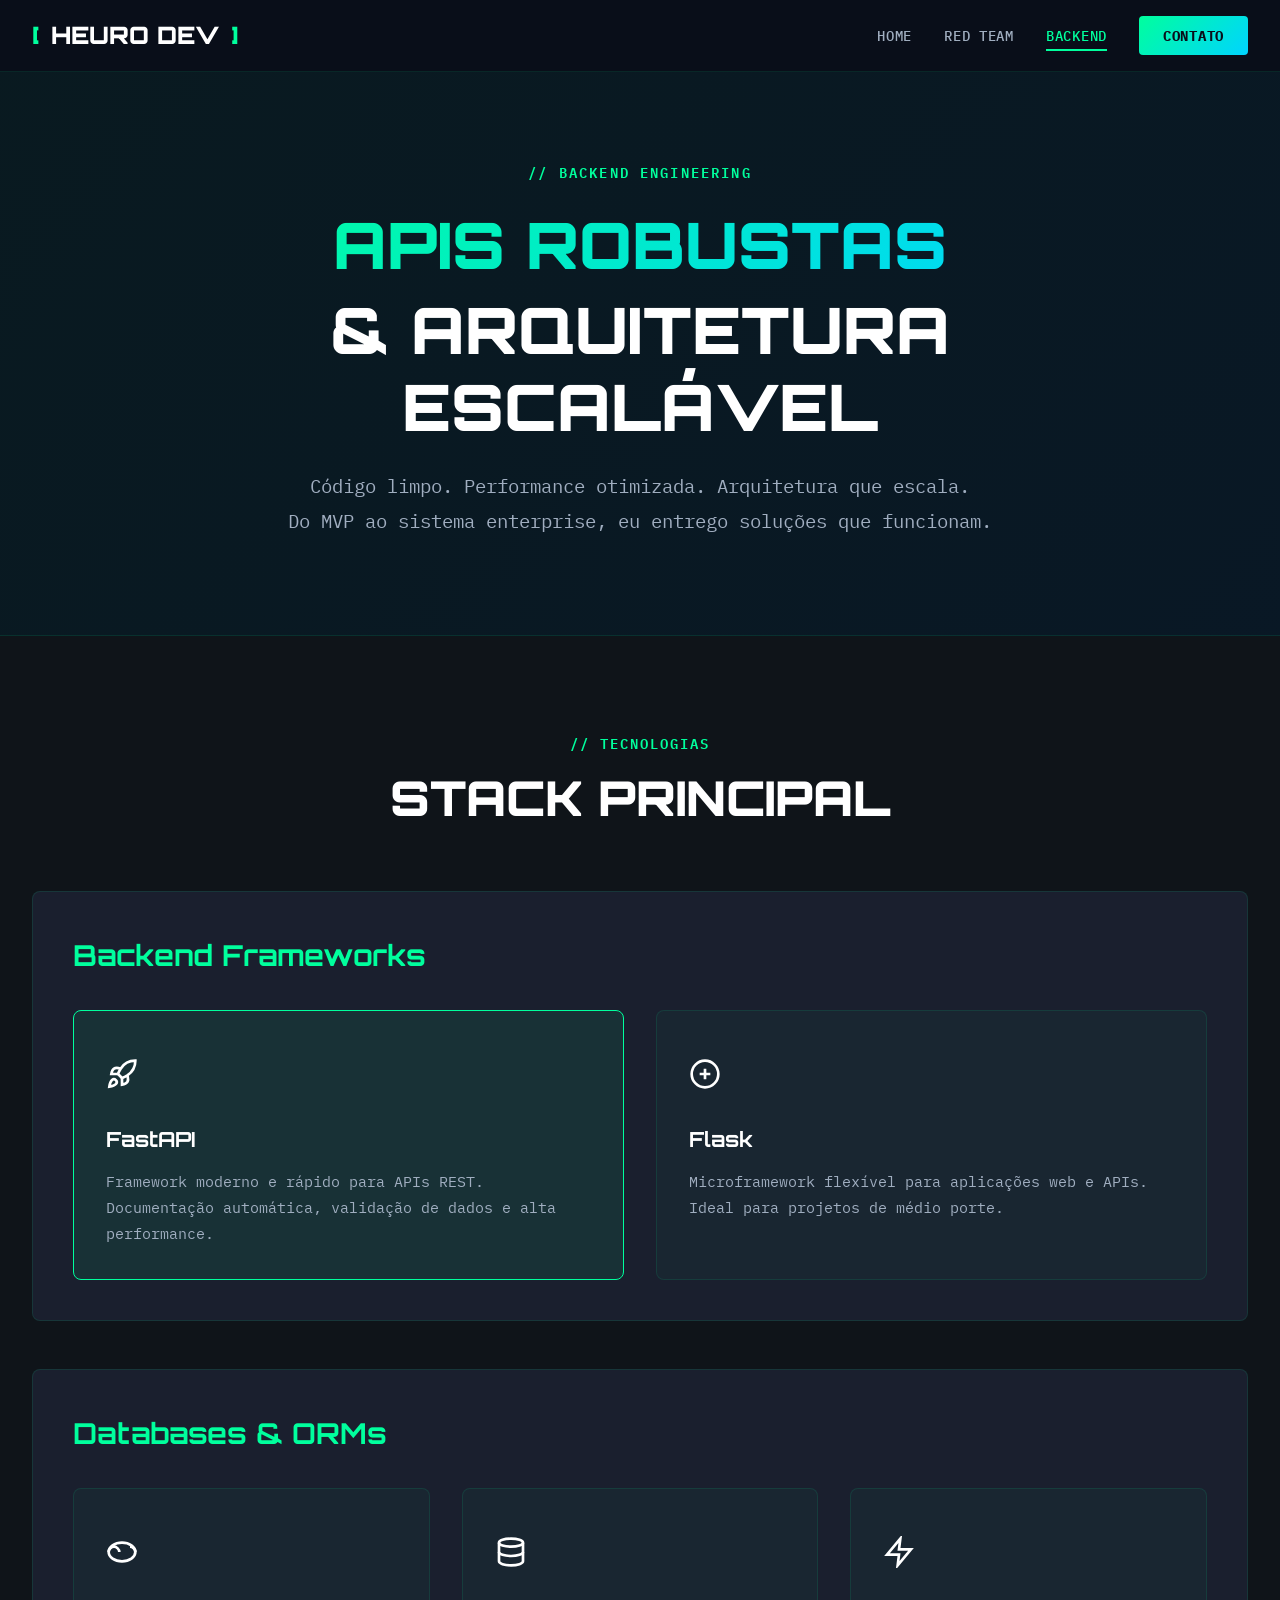
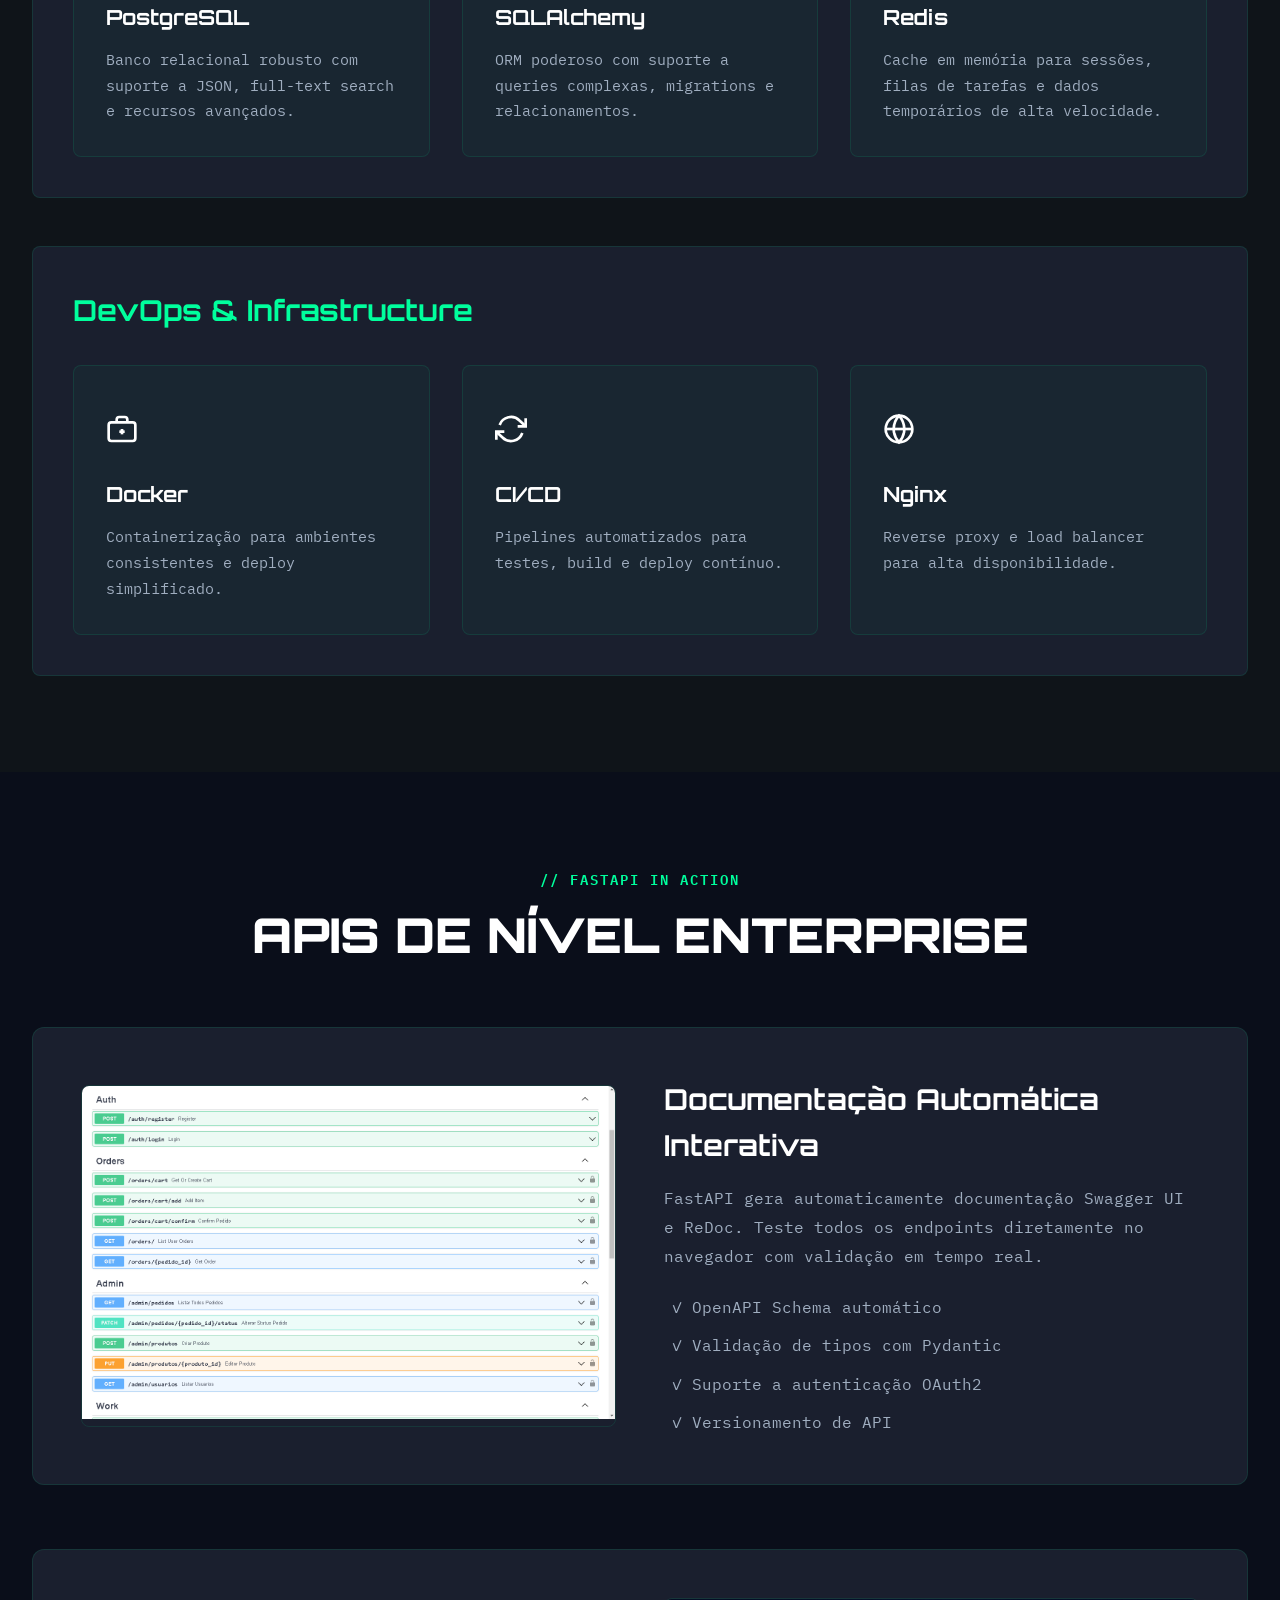
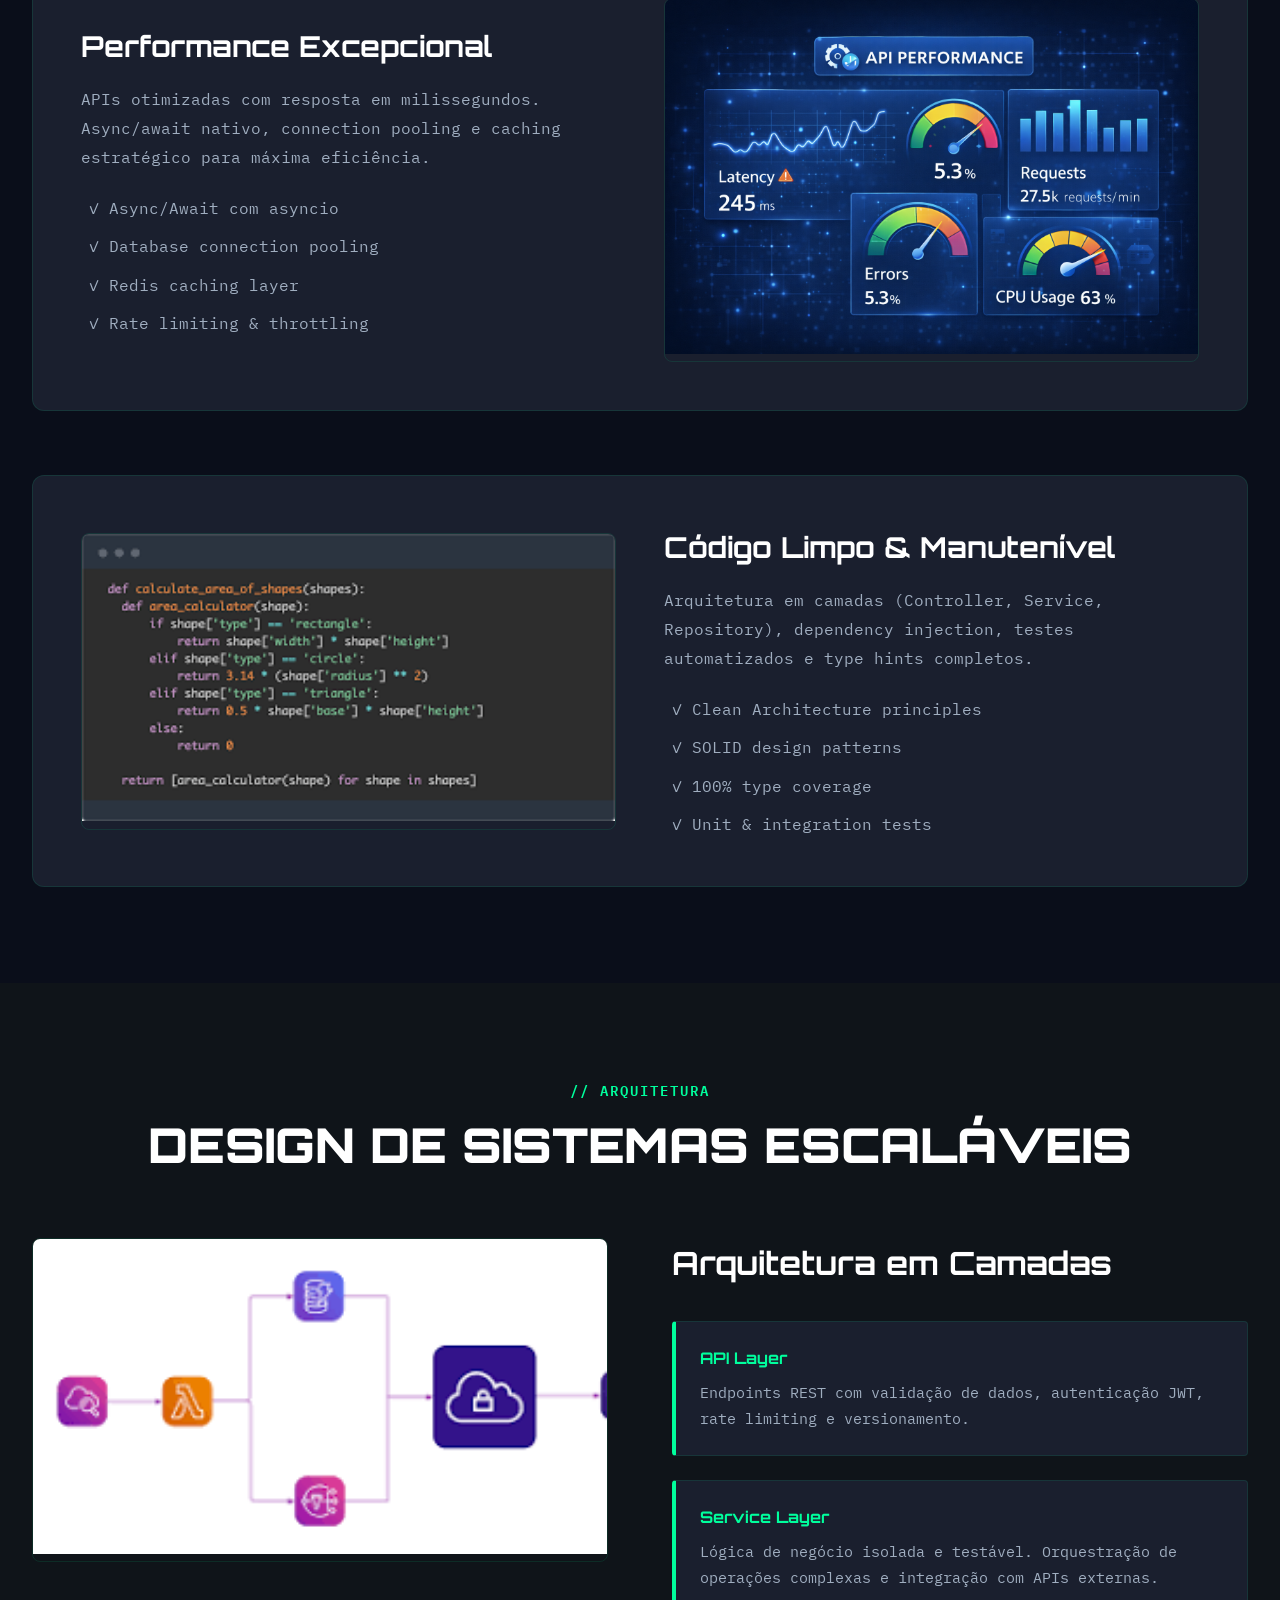
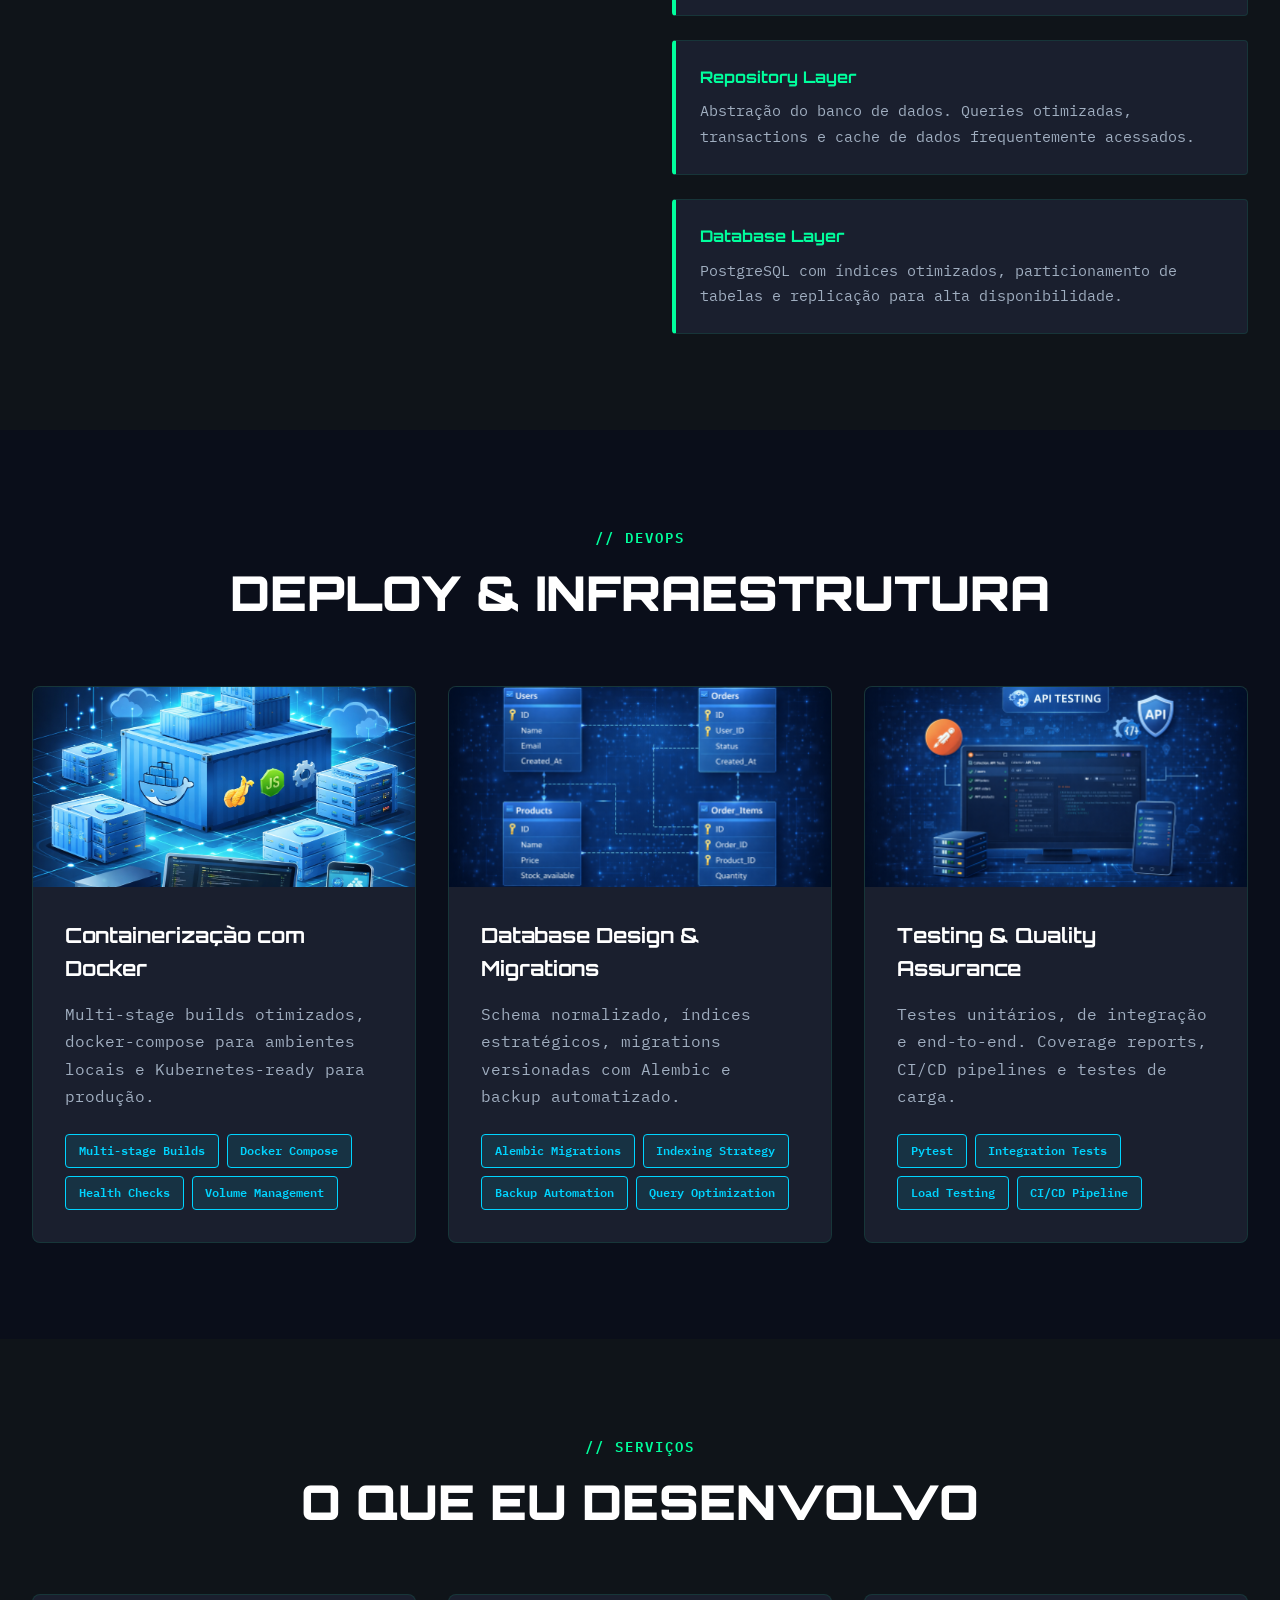
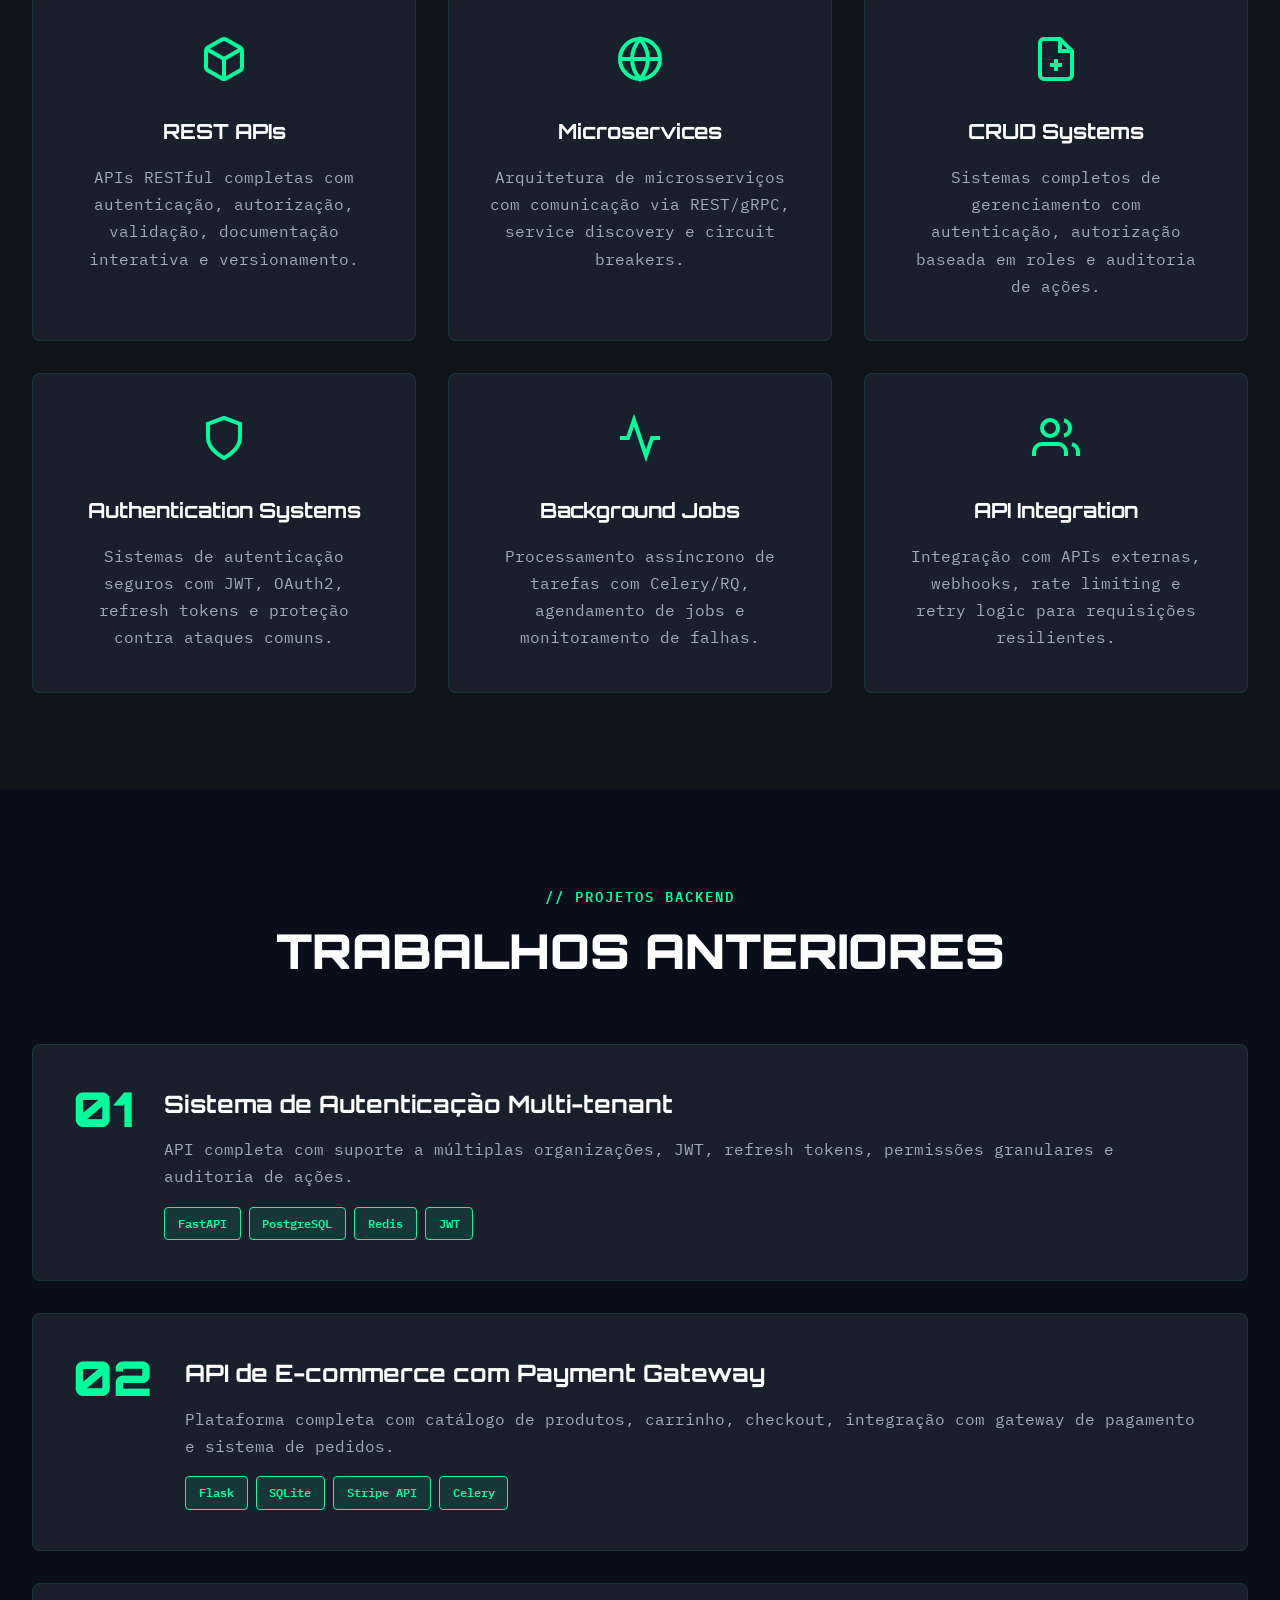
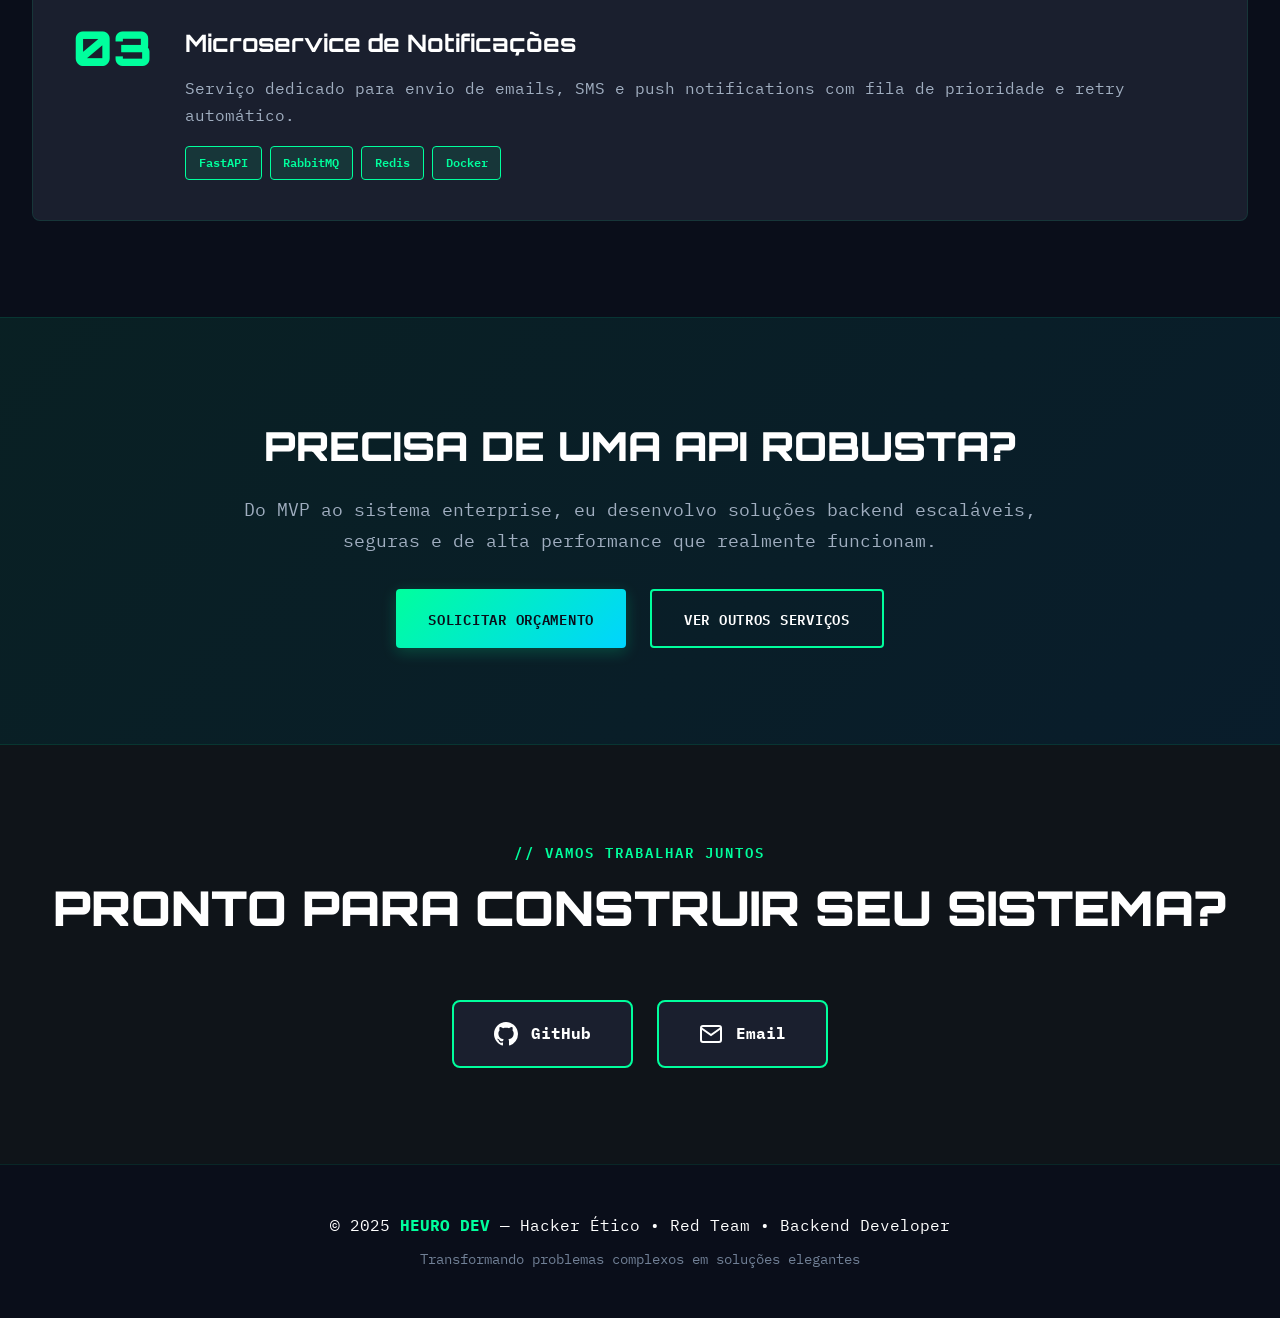
==== commit 43a7a877: "Replace icons with SVGs in backend.html" ====
--- a/backend.html
+++ b/backend.html
@@ -64,12 +64,12 @@
                     <h3 class="stack-title">Backend Frameworks</h3>
                     <div class="stack-items">
                         <div class="stack-item featured">
-                            <div class="stack-icon">🚀</div>
+                            <div class="stack-icon"><svg width="32" height="32" viewBox="0 0 24 24" fill="none" stroke="currentColor" stroke-width="2"><path d="M4.5 16.5c-1.5 1.26-2 5-2 5s3.74-.5 5-2c.71-.84.7-2.13-.09-2.91a2.18 2.18 0 00-2.91-.09z"/><path d="M12 15l-3-3a22 22 0 012-3.95A12.88 12.88 0 0122 2c0 2.72-.78 7.5-6 11a22.35 22.35 0 01-4 2z"/><path d="M9 12H4s.55-3.03 2-4c1.62-1.08 5 0 5 0"/><path d="M12 15v5s3.03-.55 4-2c1.08-1.62 0-5 0-5"/></svg></div>
                             <h4>FastAPI</h4>
                             <p>Framework moderno e rápido para APIs REST. Documentação automática, validação de dados e alta performance.</p>
                         </div>
                         <div class="stack-item">
-                            <div class="stack-icon">🌶️</div>
+                            <div class="stack-icon"><svg width="32" height="32" viewBox="0 0 24 24" fill="none" stroke="currentColor" stroke-width="2"><path d="M12 2C6.48 2 2 6.48 2 12s4.48 10 10 10 10-4.48 10-10S17.52 2 12 2z"/><path d="M8 12h8M12 8v8"/></svg></div>
                             <h4>Flask</h4>
                             <p>Microframework flexível para aplicações web e APIs. Ideal para projetos de médio porte.</p>
                         </div>
@@ -80,17 +80,17 @@
                     <h3 class="stack-title">Databases & ORMs</h3>
                     <div class="stack-items">
                         <div class="stack-item">
-                            <div class="stack-icon">🐘</div>
+                            <div class="stack-icon"><svg width="32" height="32" viewBox="0 0 24 24" fill="none" stroke="currentColor" stroke-width="2"><ellipse cx="12" cy="12" rx="10" ry="7"/><path d="M2 12c0-2 2-4 4-4s4 2 4 4"/><path d="M18 8c2 0 4 2 4 4"/></svg></div>
                             <h4>PostgreSQL</h4>
                             <p>Banco relacional robusto com suporte a JSON, full-text search e recursos avançados.</p>
                         </div>
                         <div class="stack-item">
-                            <div class="stack-icon">🗄️</div>
+                            <div class="stack-icon"><svg width="32" height="32" viewBox="0 0 24 24" fill="none" stroke="currentColor" stroke-width="2"><ellipse cx="12" cy="5" rx="9" ry="3"/><path d="M21 12c0 1.66-4 3-9 3s-9-1.34-9-3"/><path d="M3 5v14c0 1.66 4 3 9 3s9-1.34 9-3V5"/></svg></div>
                             <h4>SQLAlchemy</h4>
                             <p>ORM poderoso com suporte a queries complexas, migrations e relacionamentos.</p>
                         </div>
                         <div class="stack-item">
-                            <div class="stack-icon">⚡</div>
+                            <div class="stack-icon"><svg width="32" height="32" viewBox="0 0 24 24" fill="none" stroke="currentColor" stroke-width="2"><polygon points="13 2 3 14 12 14 11 22 21 10 12 10 13 2"/></svg></div>
                             <h4>Redis</h4>
                             <p>Cache em memória para sessões, filas de tarefas e dados temporários de alta velocidade.</p>
                         </div>
@@ -101,17 +101,17 @@
                     <h3 class="stack-title">DevOps & Infrastructure</h3>
                     <div class="stack-items">
                         <div class="stack-item">
-                            <div class="stack-icon">🐳</div>
+                            <div class="stack-icon"><svg width="32" height="32" viewBox="0 0 24 24" fill="none" stroke="currentColor" stroke-width="2"><rect x="2" y="7" width="20" height="14" rx="2"/><path d="M16 7V5a2 2 0 00-2-2h-4a2 2 0 00-2 2v2"/><line x1="12" y1="12" x2="12" y2="16"/><line x1="10" y1="14" x2="14" y2="14"/></svg></div>
                             <h4>Docker</h4>
                             <p>Containerização para ambientes consistentes e deploy simplificado.</p>
                         </div>
                         <div class="stack-item">
-                            <div class="stack-icon">🔄</div>
+                            <div class="stack-icon"><svg width="32" height="32" viewBox="0 0 24 24" fill="none" stroke="currentColor" stroke-width="2"><polyline points="23 4 23 10 17 10"/><polyline points="1 20 1 14 7 14"/><path d="M3.51 9a9 9 0 0114.85-3.36L23 10M1 14l4.64 4.36A9 9 0 0020.49 15"/></svg></div>
                             <h4>CI/CD</h4>
                             <p>Pipelines automatizados para testes, build e deploy contínuo.</p>
                         </div>
                         <div class="stack-item">
-                            <div class="stack-icon">🌐</div>
+                            <div class="stack-icon"><svg width="32" height="32" viewBox="0 0 24 24" fill="none" stroke="currentColor" stroke-width="2"><circle cx="12" cy="12" r="10"/><line x1="2" y1="12" x2="22" y2="12"/><path d="M12 2a15.3 15.3 0 014 10 15.3 15.3 0 01-4 10 15.3 15.3 0 01-4-10 15.3 15.3 0 014-10z"/></svg></div>
                             <h4>Nginx</h4>
                             <p>Reverse proxy e load balancer para alta disponibilidade.</p>
                         </div>
@@ -498,7 +498,7 @@
                     </svg>
                     <span>GitHub</span>
                 </a>
-                <a href="/cdn-cgi/l/email-protection#11797464637e777a51767c70787d3f727e7c" class="contact-btn">
+                <a href="/cdn-cgi/l/email-protection#d1b9b4a4a3beb7ba91b6bcb0b8bdffb2bebc" class="contact-btn">
                     <svg width="24" height="24" viewBox="0 0 24 24" fill="none" stroke="currentColor" stroke-width="2">
                         <path d="M4 4h16c1.1 0 2 .9 2 2v12c0 1.1-.9 2-2 2H4c-1.1 0-2-.9-2-2V6c0-1.1.9-2 2-2z"/>
                         <polyline points="22,6 12,13 2,6"/>
@@ -522,7 +522,6 @@
             </div>
         </div>
     </footer>
-    <script src="security.js"></script>
-    <script src="script.js"></script>
-</body>
-</html>
+
+   
+    <script data-cfasync="false" src="/cdn-cgi/scripts/5c5
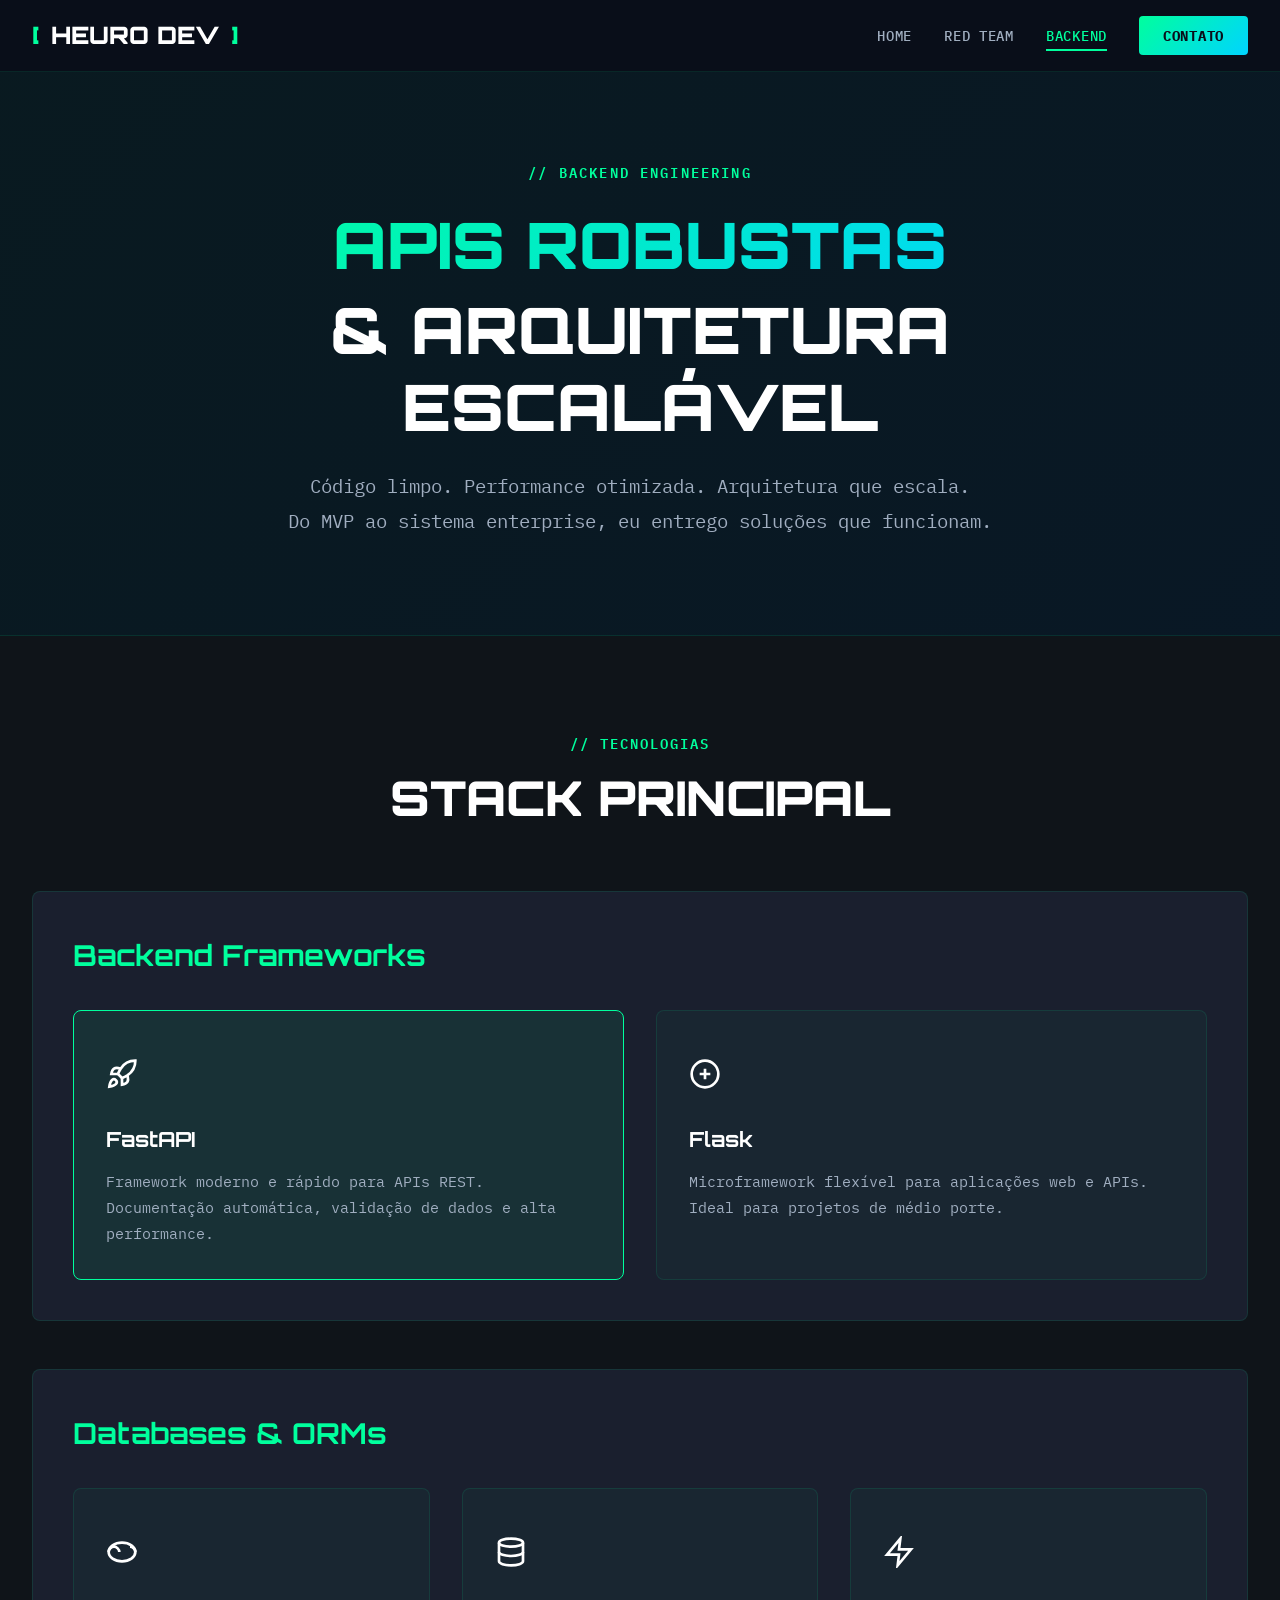
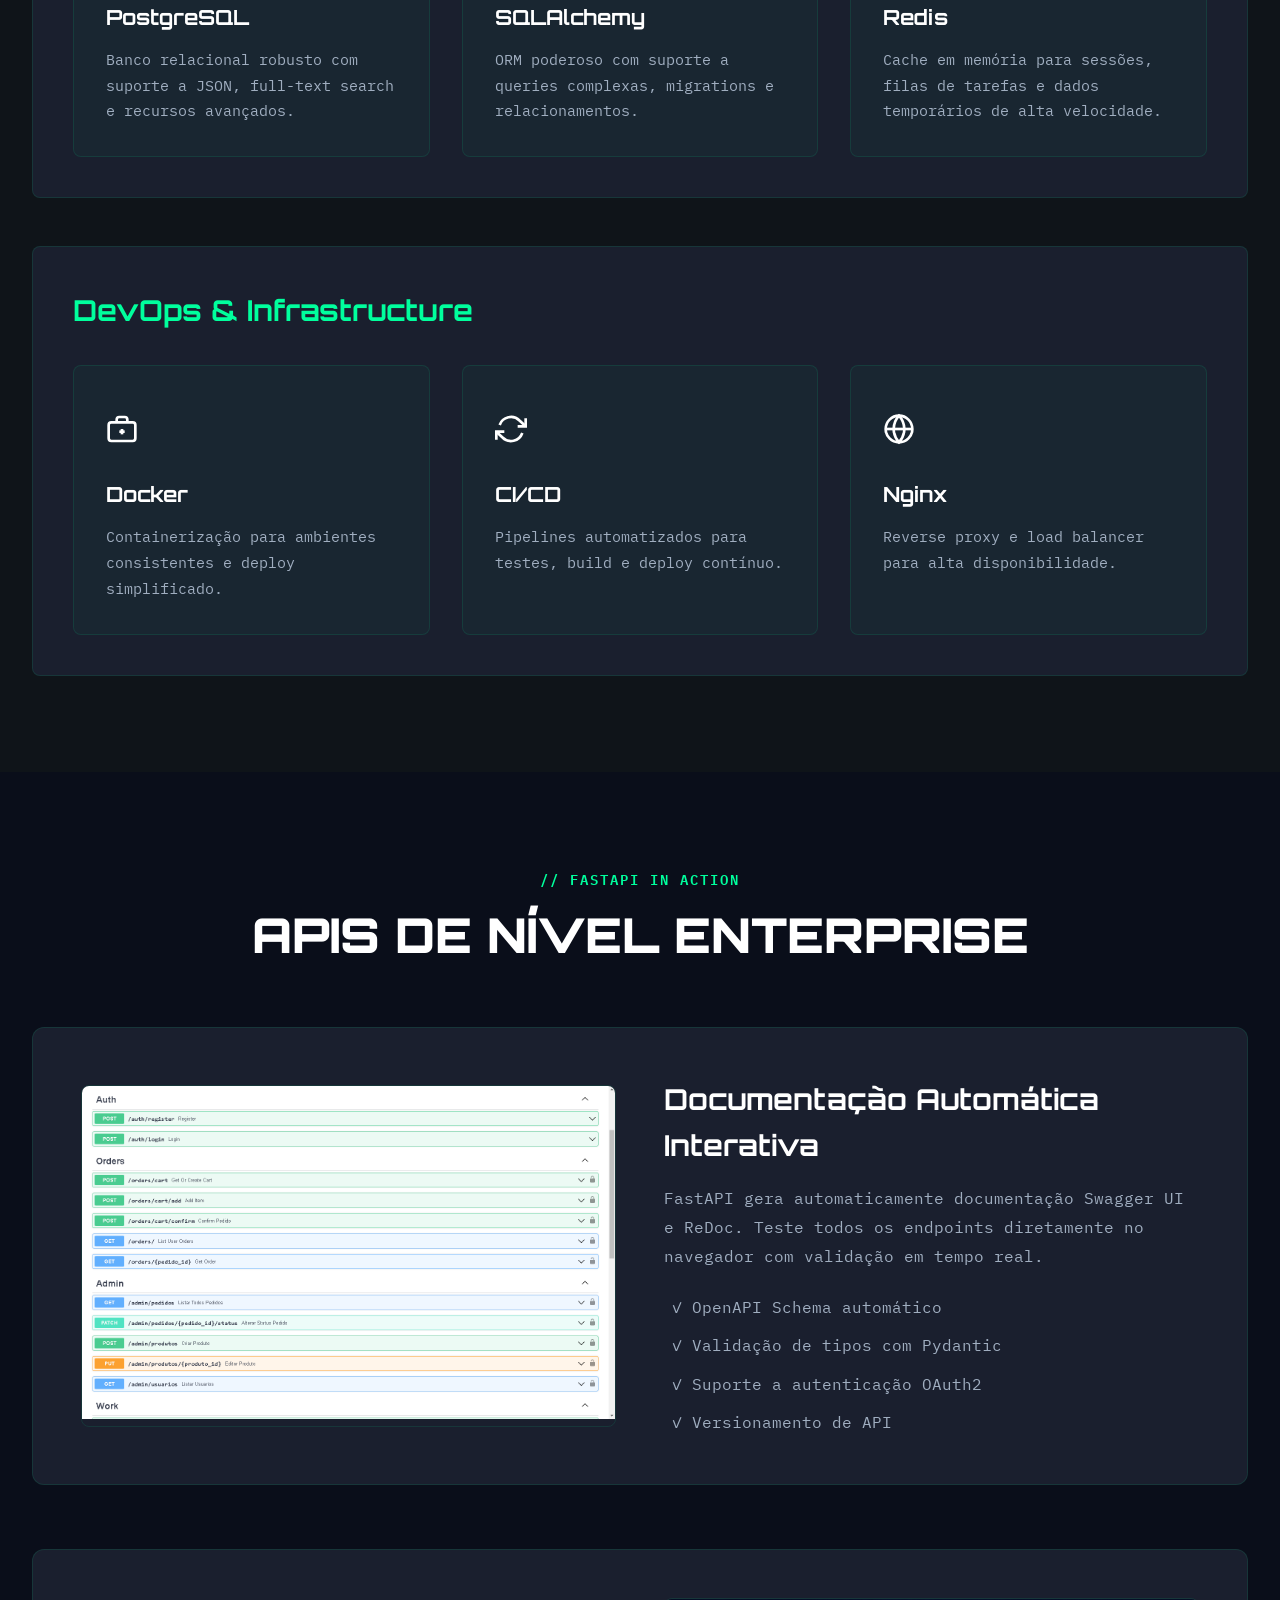
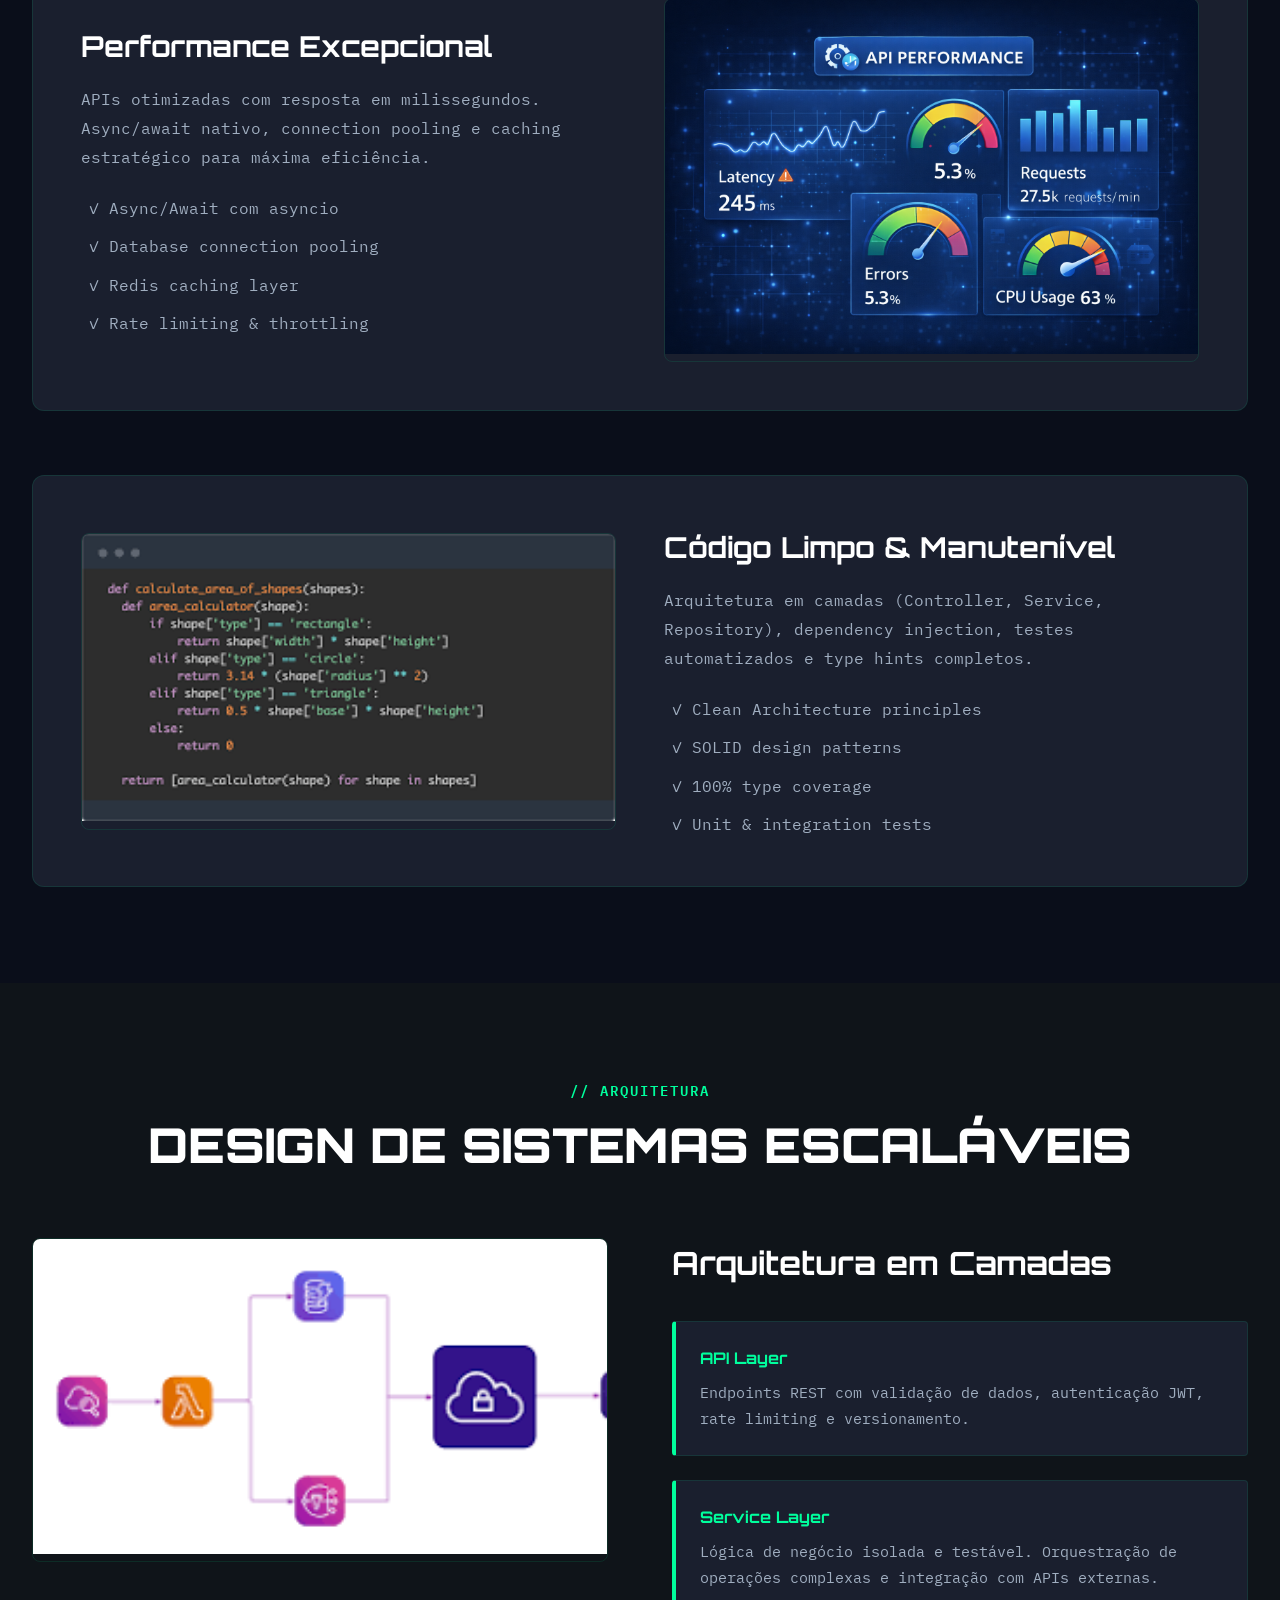
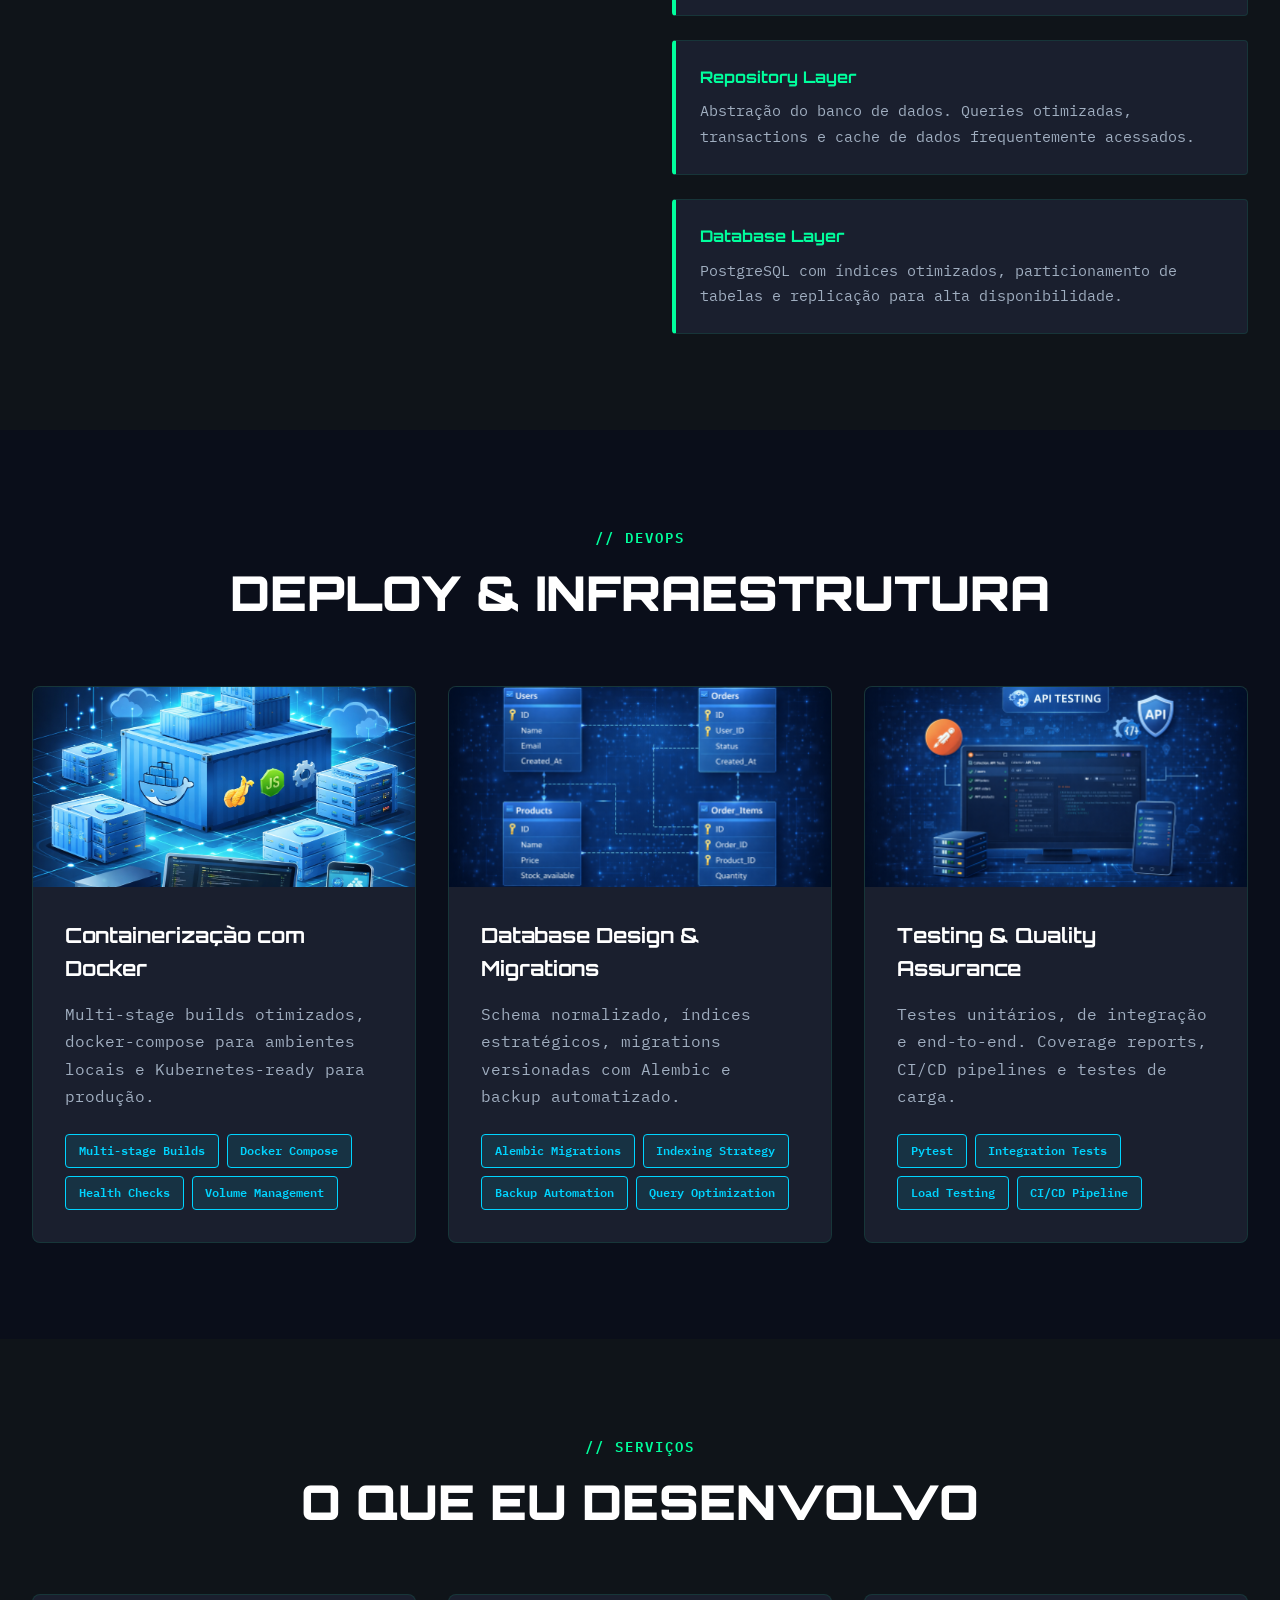
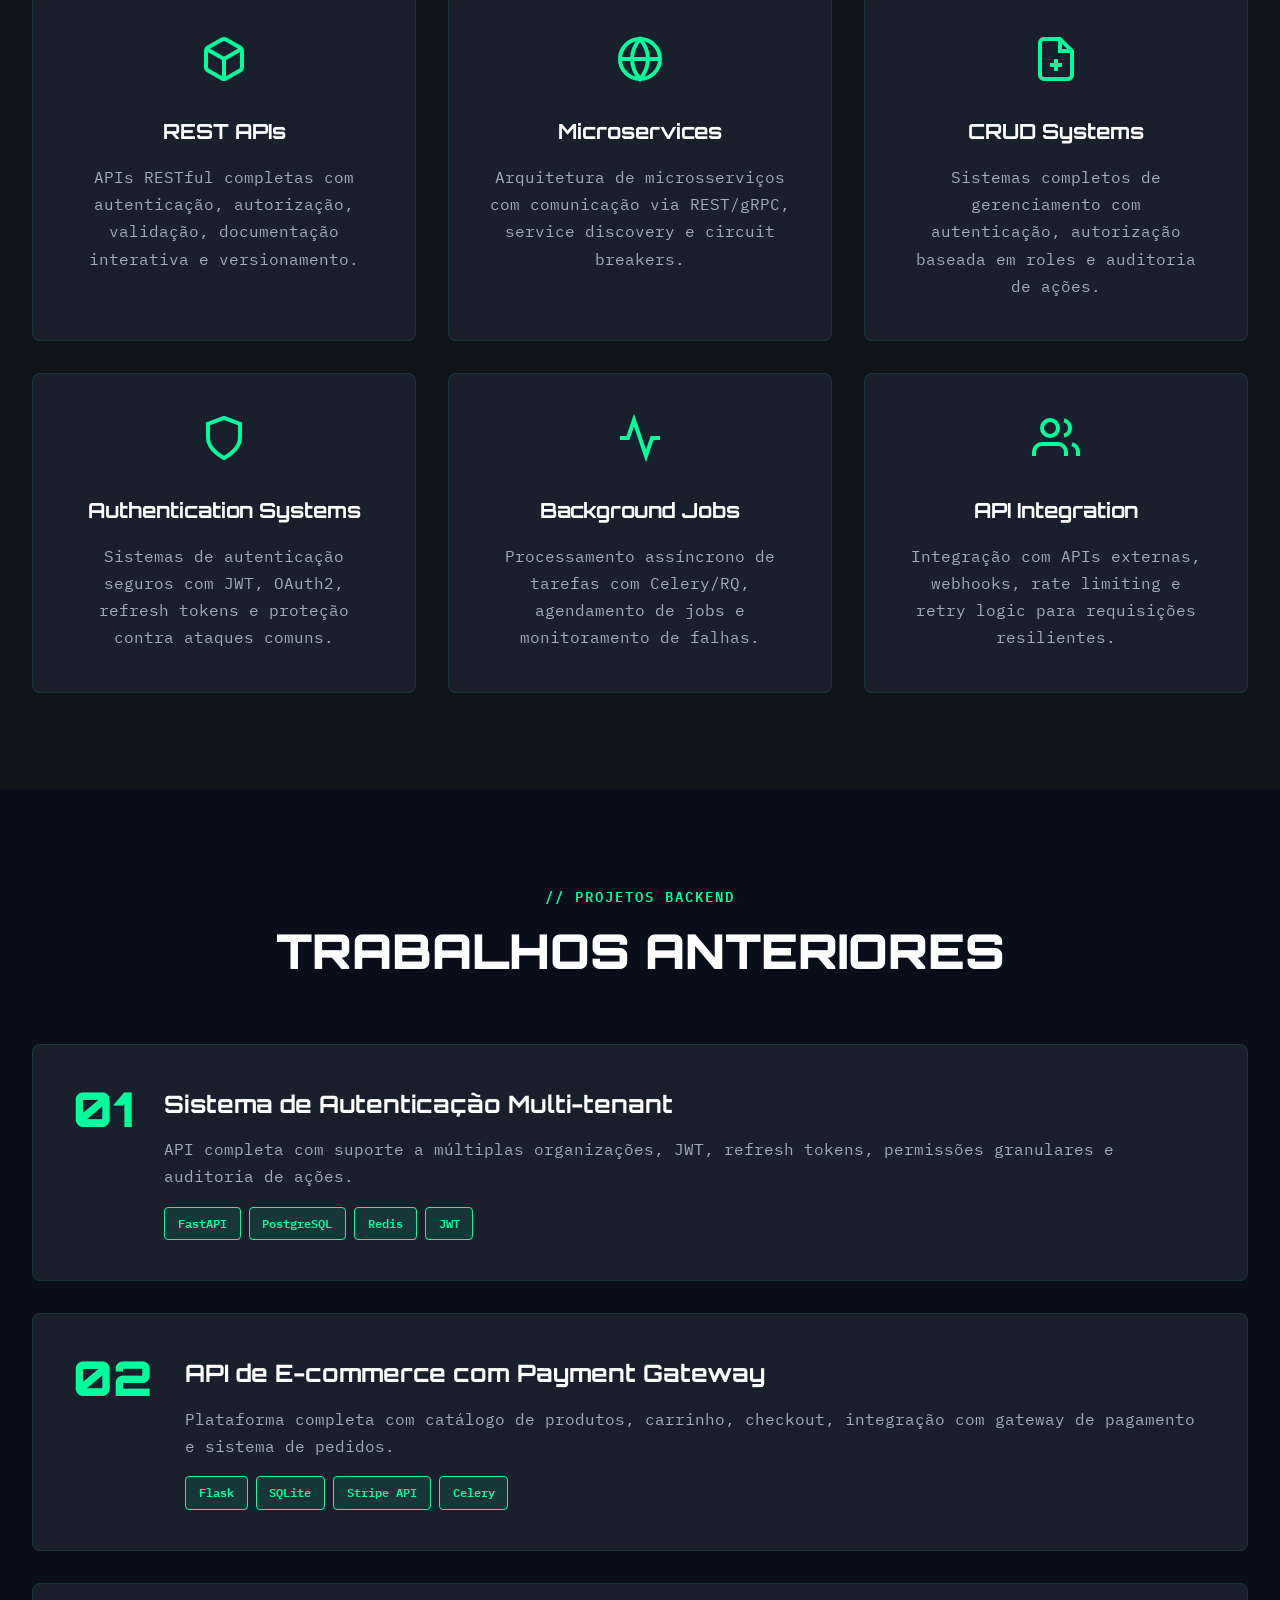
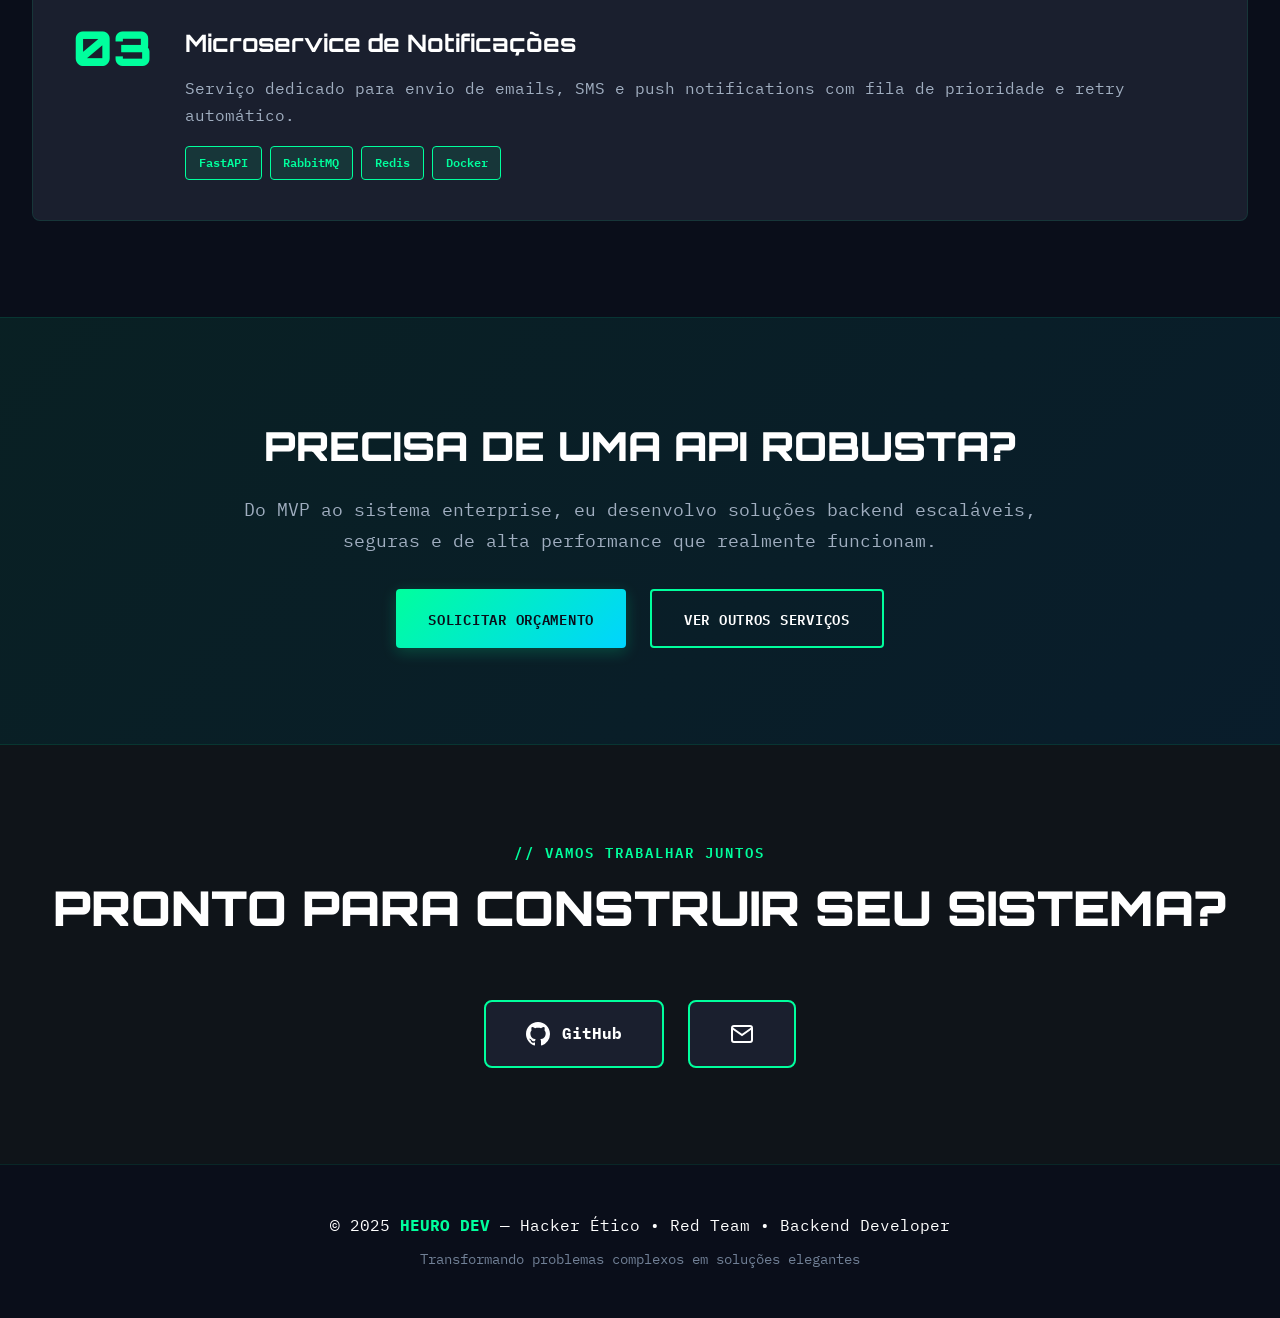
==== commit fd52a0f2: "Remove 'Email' text from backend.html Removed the 'Email' text from the link." ====
--- a/backend.html
+++ b/backend.html
@@ -503,7 +503,7 @@
                         <path d="M4 4h16c1.1 0 2 .9 2 2v12c0 1.1-.9 2-2 2H4c-1.1 0-2-.9-2-2V6c0-1.1.9-2 2-2z"/>
                         <polyline points="22,6 12,13 2,6"/>
                     </svg>
-                    <span>Email</span>
+                    
                 </a>
             </div>
         </div>
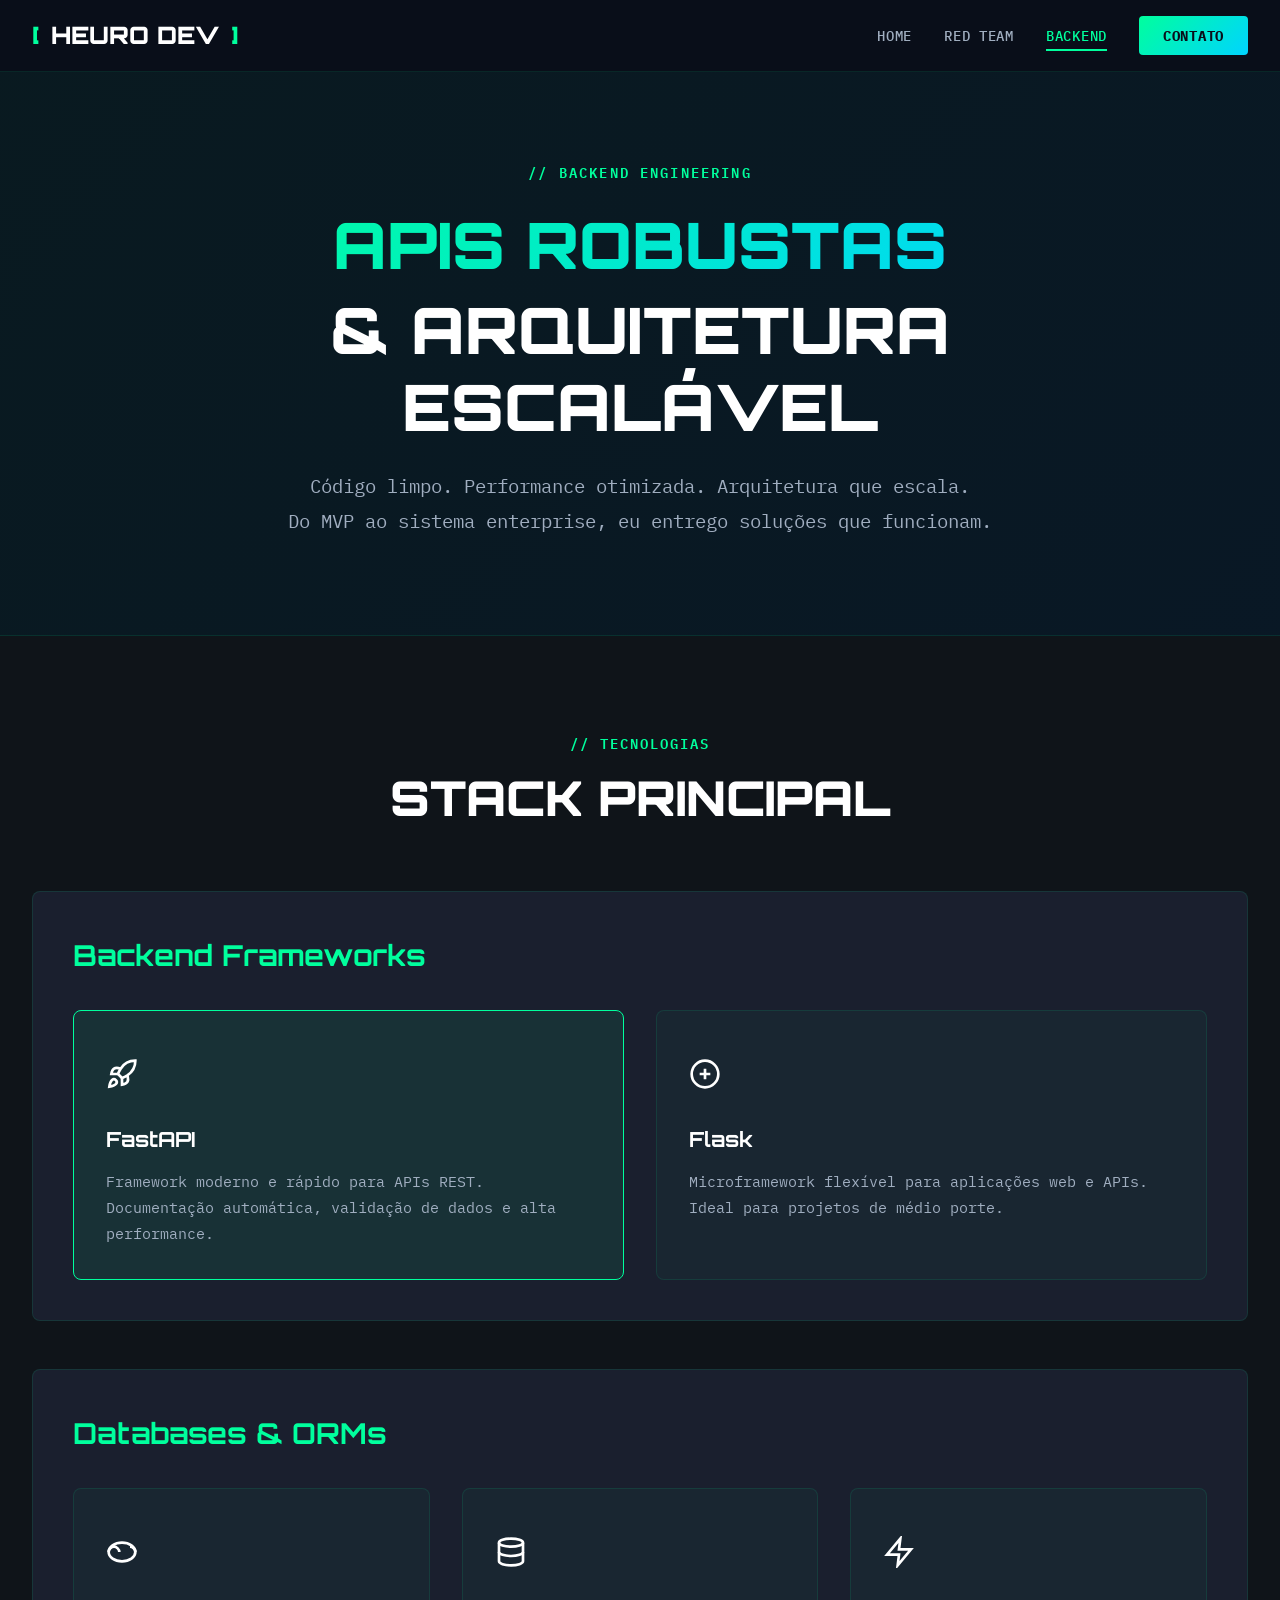
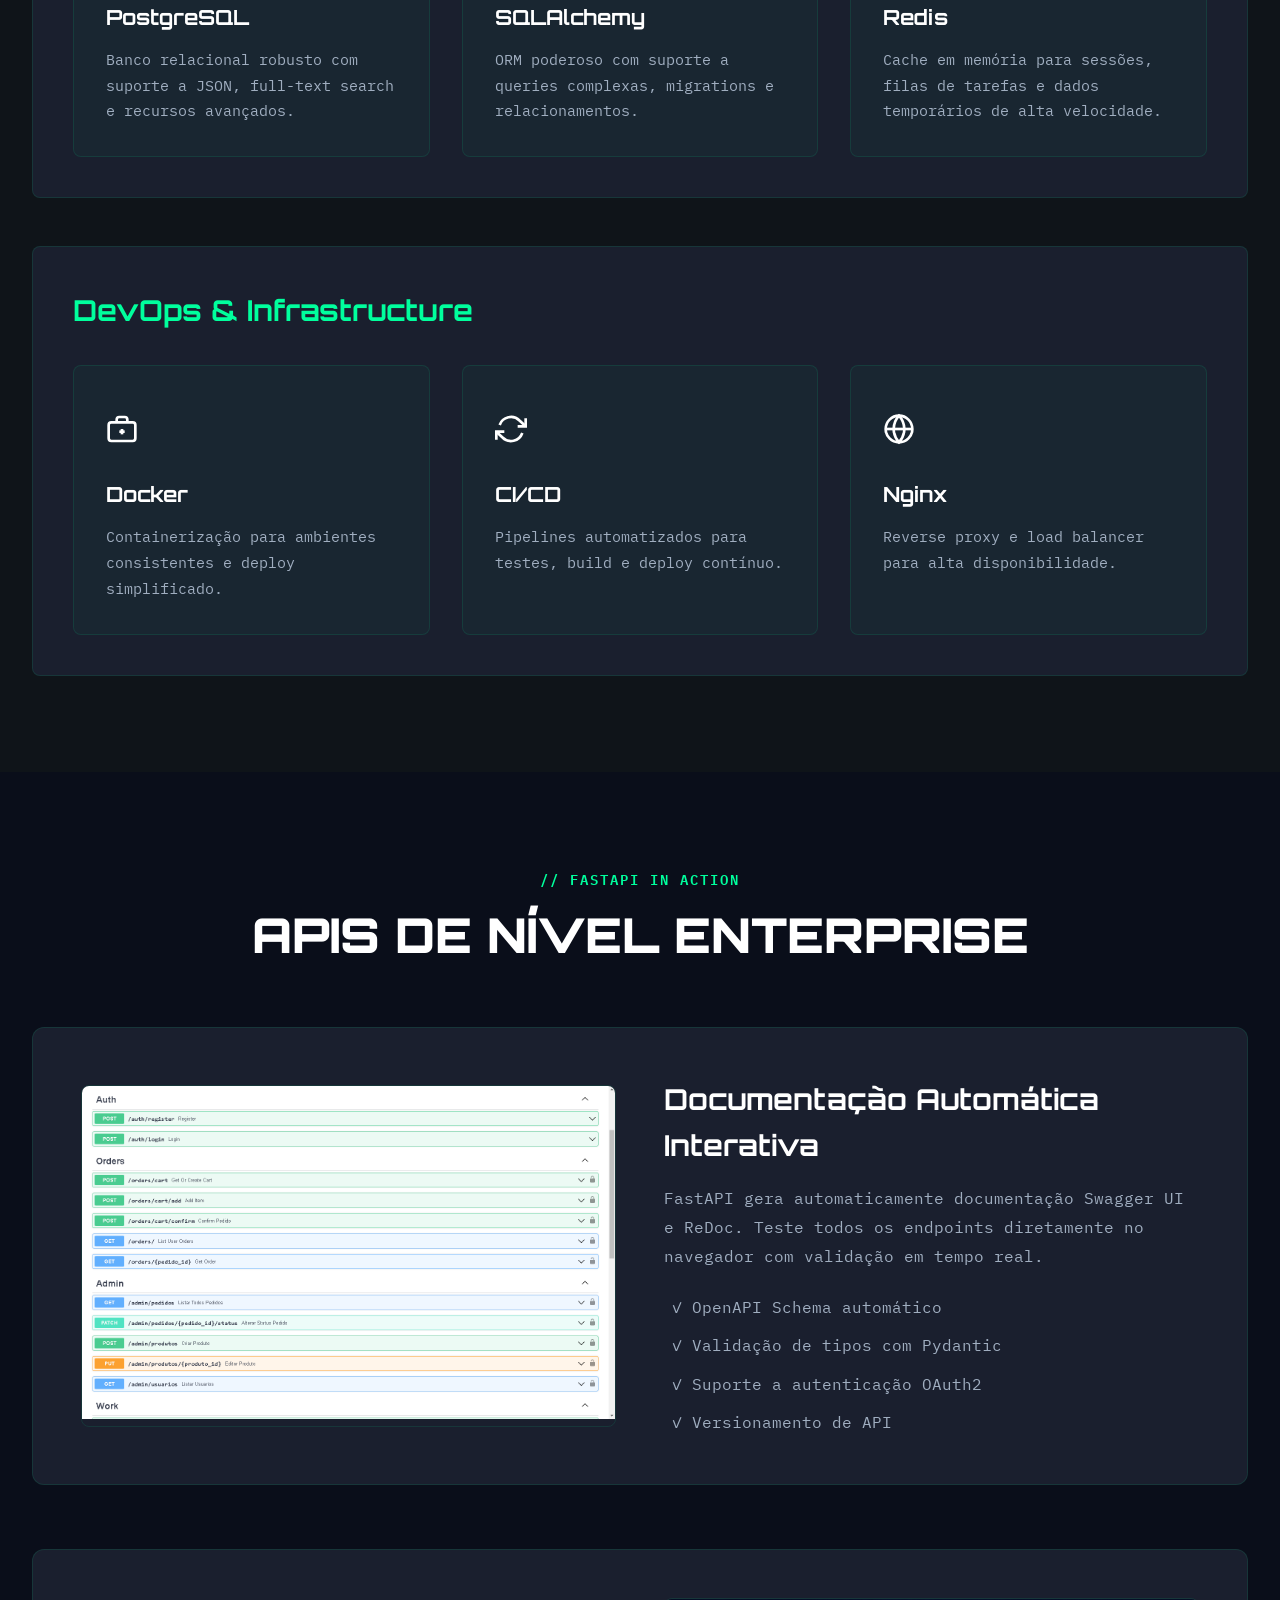
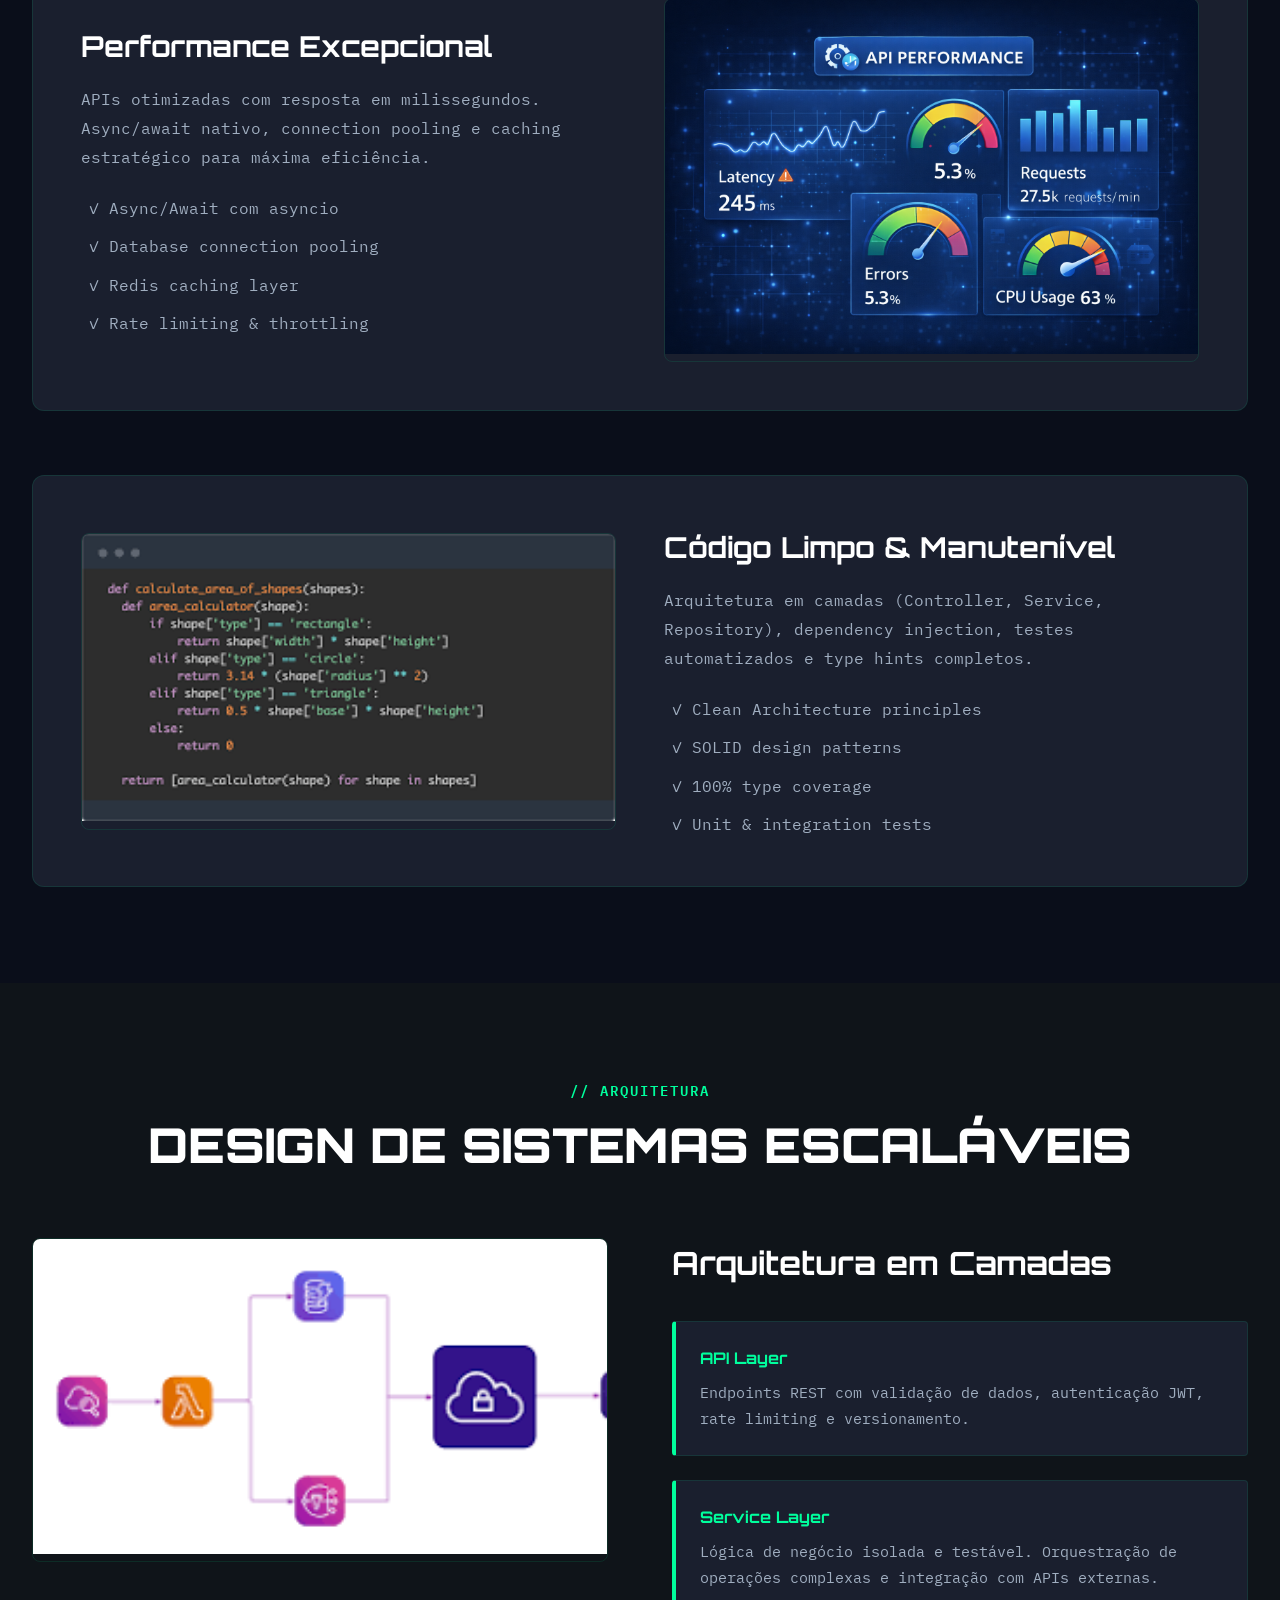
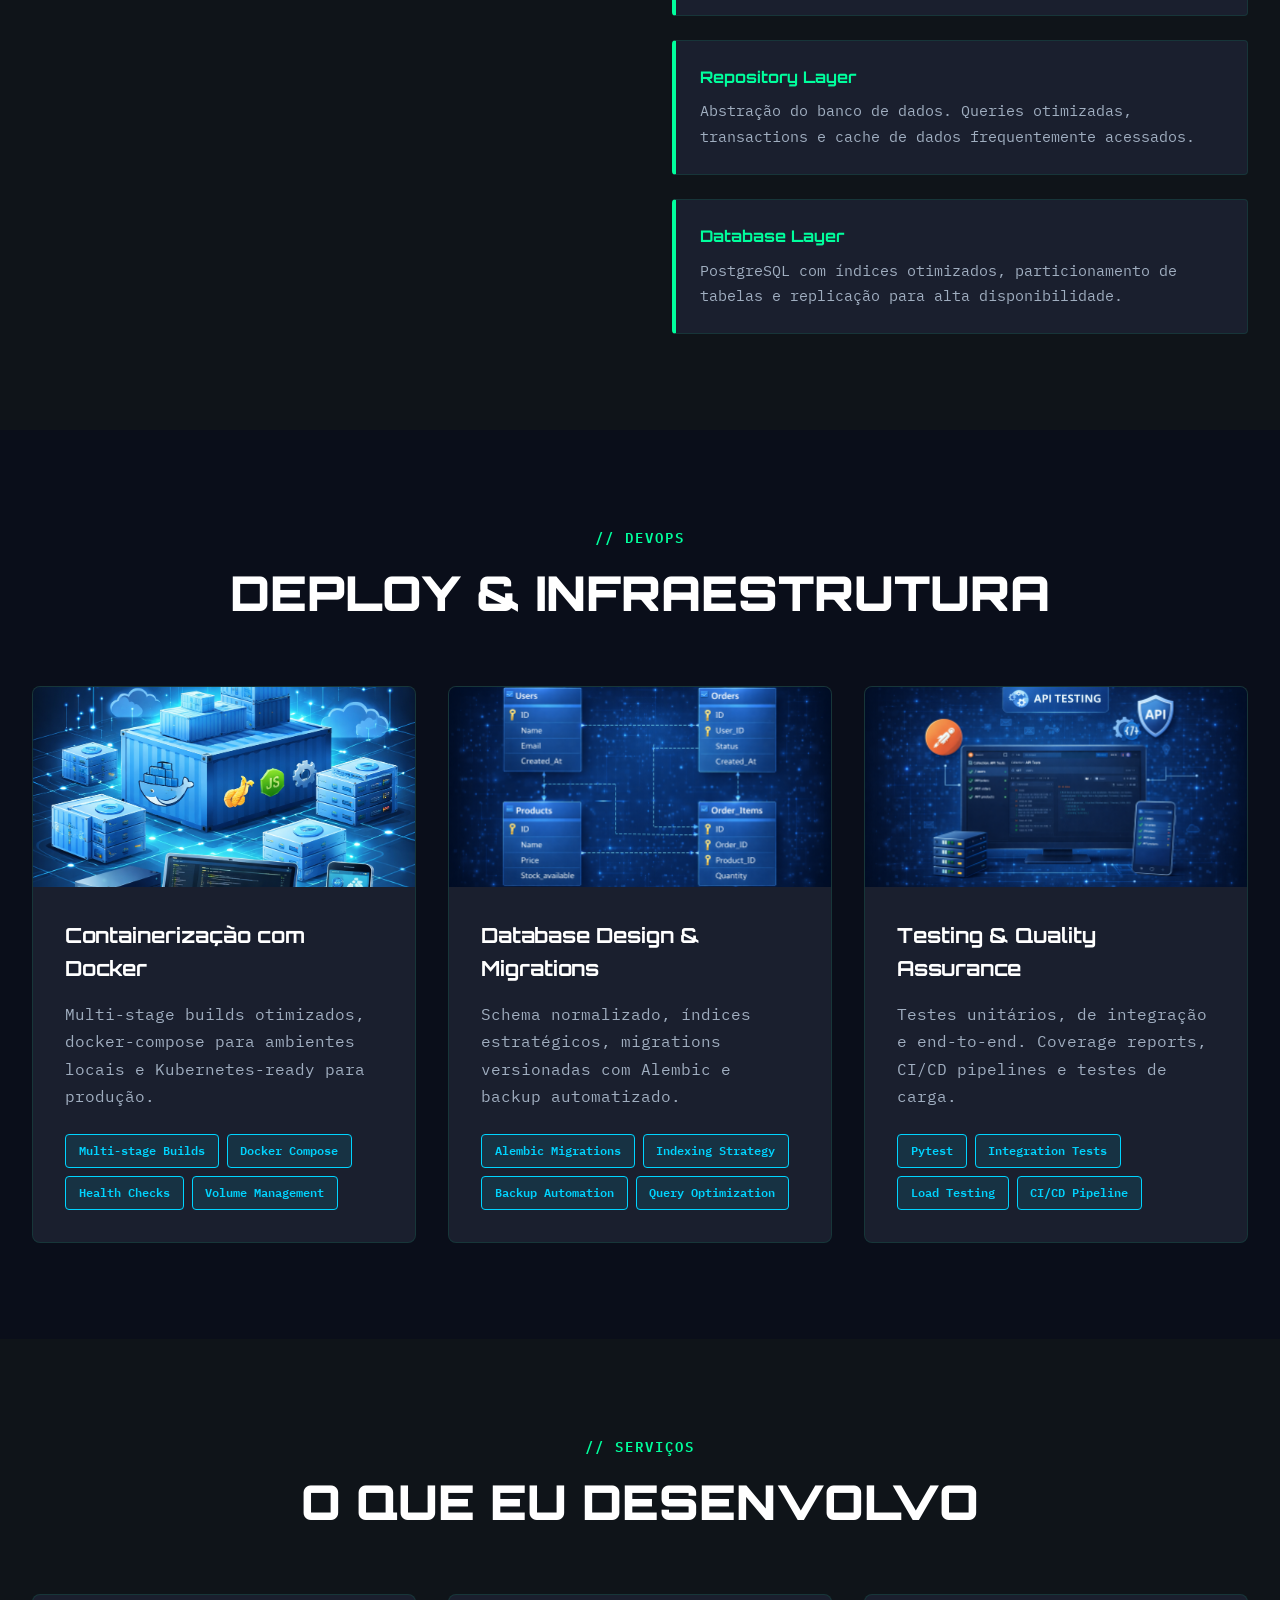
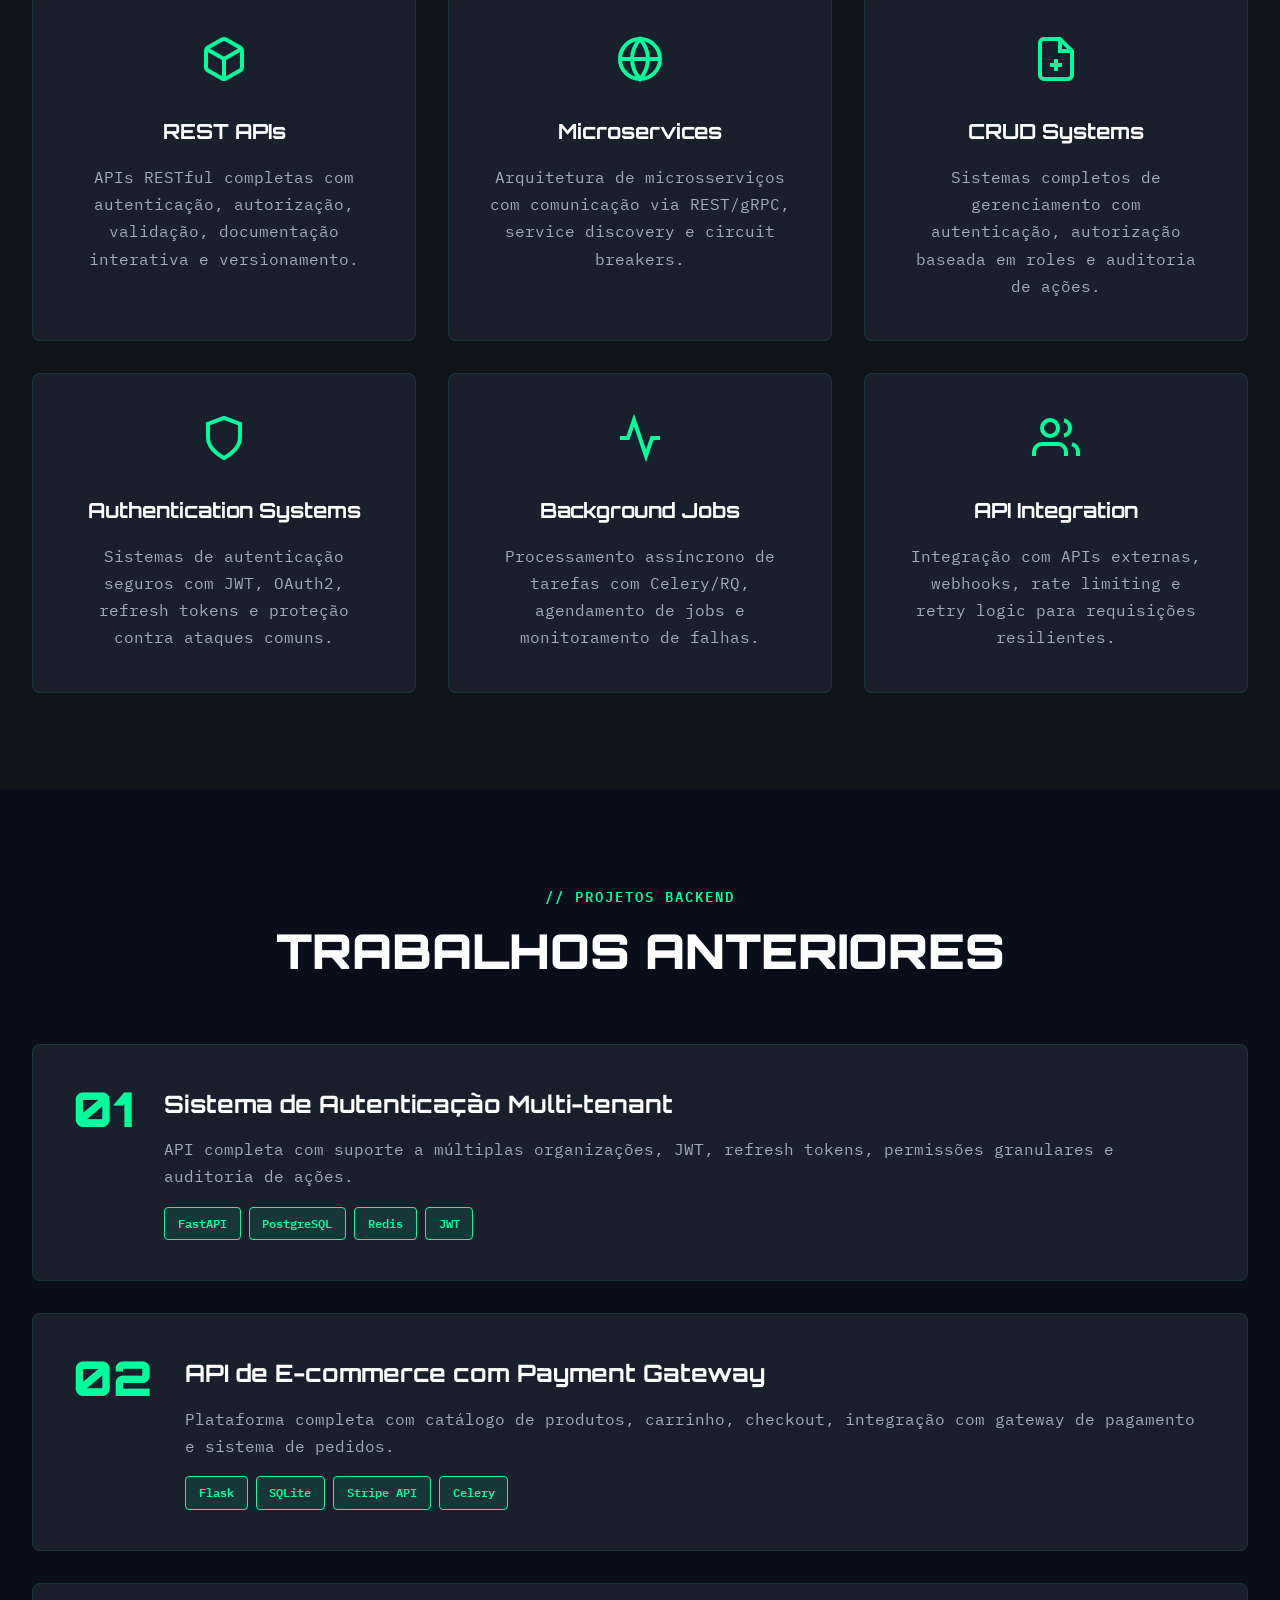
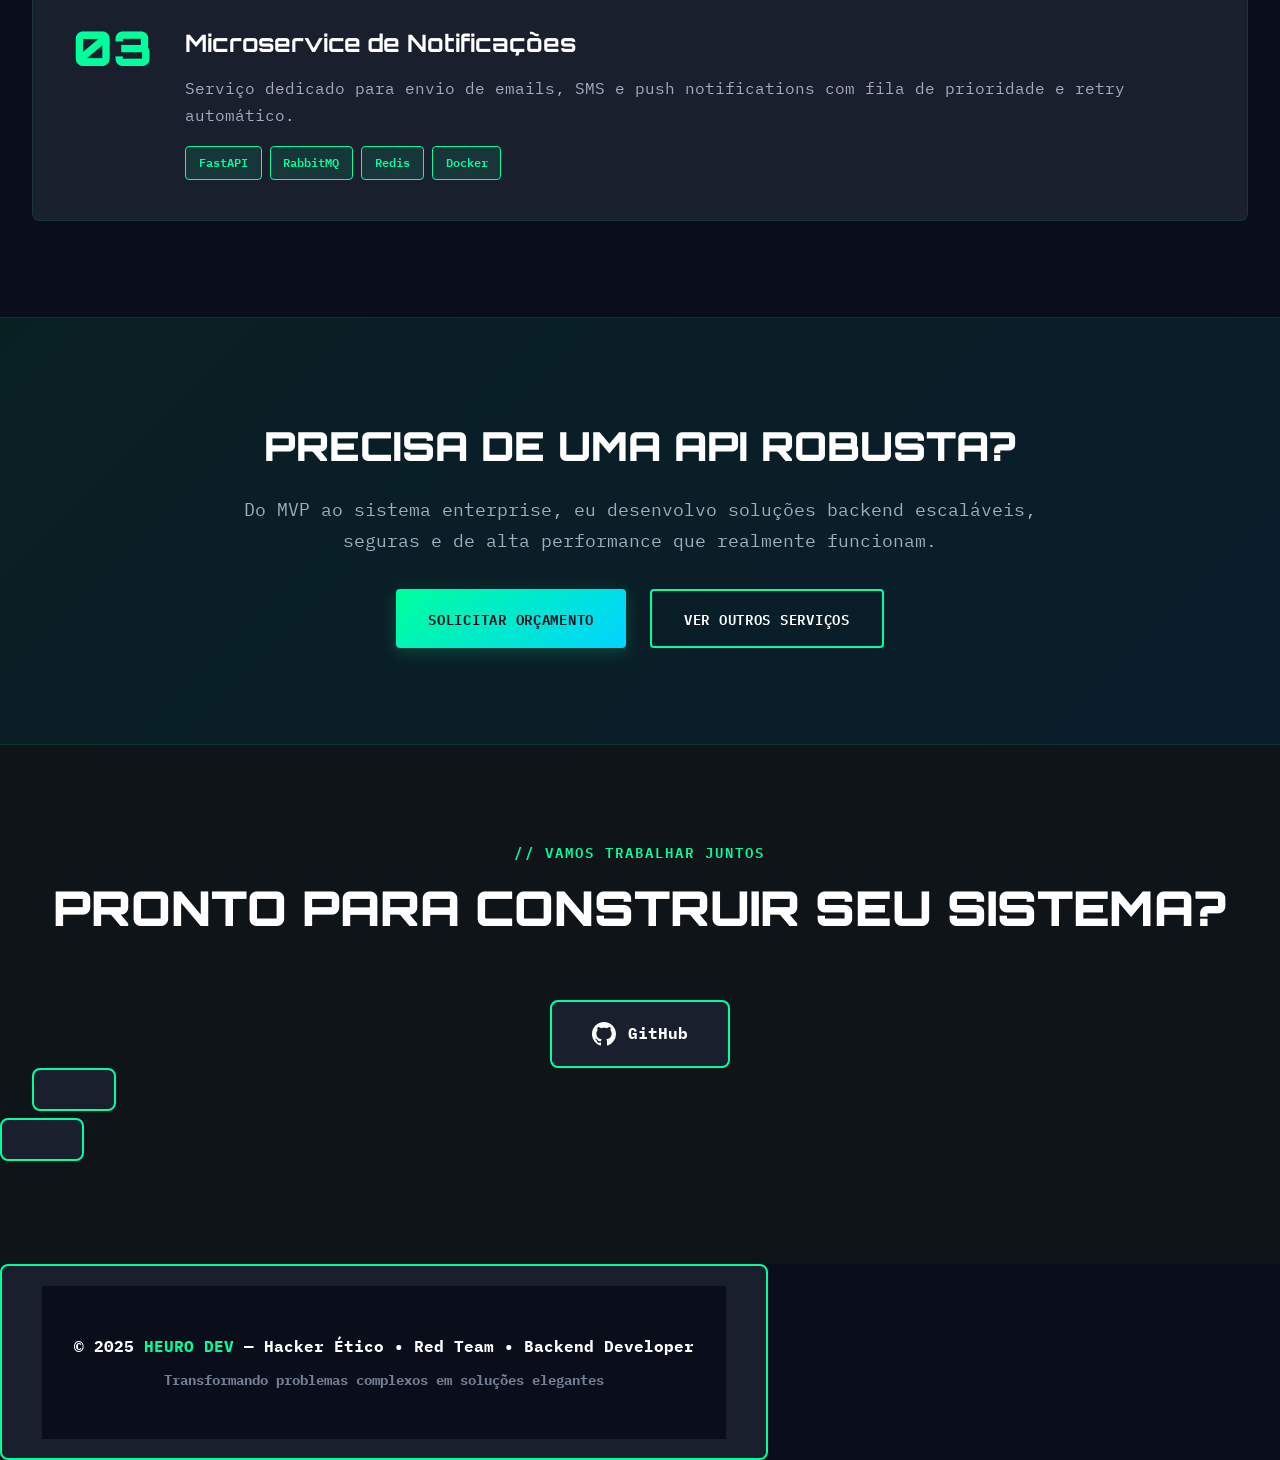
==== commit 4992e1f1: "Remove email contact section from backend.html Removed email contact link and associated SVG." ====
--- a/backend.html
+++ b/backend.html
@@ -497,14 +497,7 @@
                         <path d="M12 0C5.37 0 0 5.37 0 12c0 5.31 3.435 9.795 8.205 11.385.6.105.825-.255.825-.57 0-.285-.015-1.23-.015-2.235-3.015.555-3.795-.735-4.035-1.41-.135-.345-.72-1.41-1.23-1.695-.42-.225-1.02-.78-.015-.795.945-.015 1.62.87 1.845 1.23 1.08 1.815 2.805 1.305 3.495.99.105-.78.42-1.305.765-1.605-2.67-.3-5.46-1.335-5.46-5.925 0-1.305.465-2.385 1.23-3.225-.12-.3-.54-1.53.12-3.18 0 0 1.005-.315 3.3 1.23.96-.27 1.98-.405 3-.405s2.04.135 3 .405c2.295-1.56 3.3-1.23 3.3-1.23.66 1.65.24 2.88.12 3.18.765.84 1.23 1.905 1.23 3.225 0 4.605-2.805 5.625-5.475 5.925.435.375.81 1.095.81 2.22 0 1.605-.015 2.895-.015 3.3 0 .315.225.69.825.57A12.02 12.02 0 0024 12c0-6.63-5.37-12-12-12z"/>
                     </svg>
                     <span>GitHub</span>
-                </a>
-                <a href="/cdn-cgi/l/email-protection#d1b9b4a4a3beb7ba91b6bcb0b8bdffb2bebc" class="contact-btn">
-                    <svg width="24" height="24" viewBox="0 0 24 24" fill="none" stroke="currentColor" stroke-width="2">
-                        <path d="M4 4h16c1.1 0 2 .9 2 2v12c0 1.1-.9 2-2 2H4c-1.1 0-2-.9-2-2V6c0-1.1.9-2 2-2z"/>
-                        <polyline points="22,6 12,13 2,6"/>
-                    </svg>
-                    
-                </a>
+               
             </div>
         </div>
     </section>
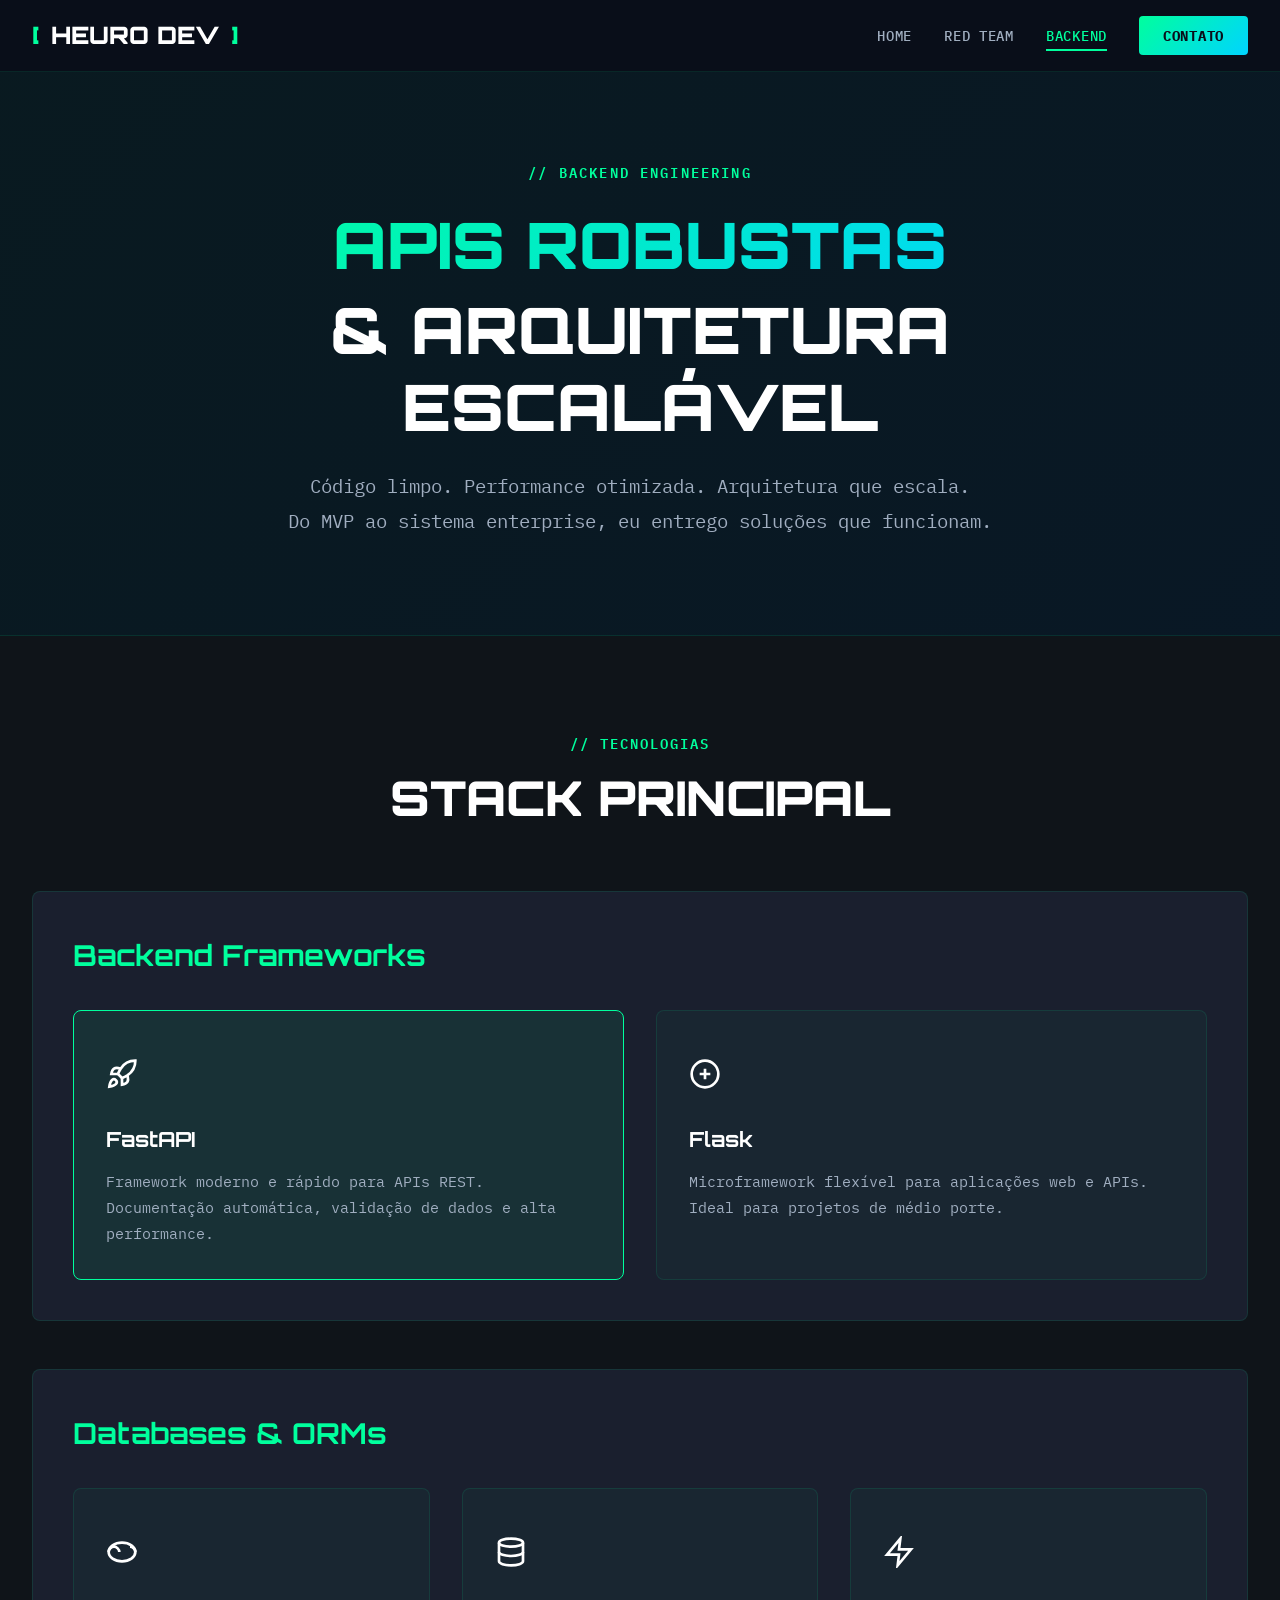
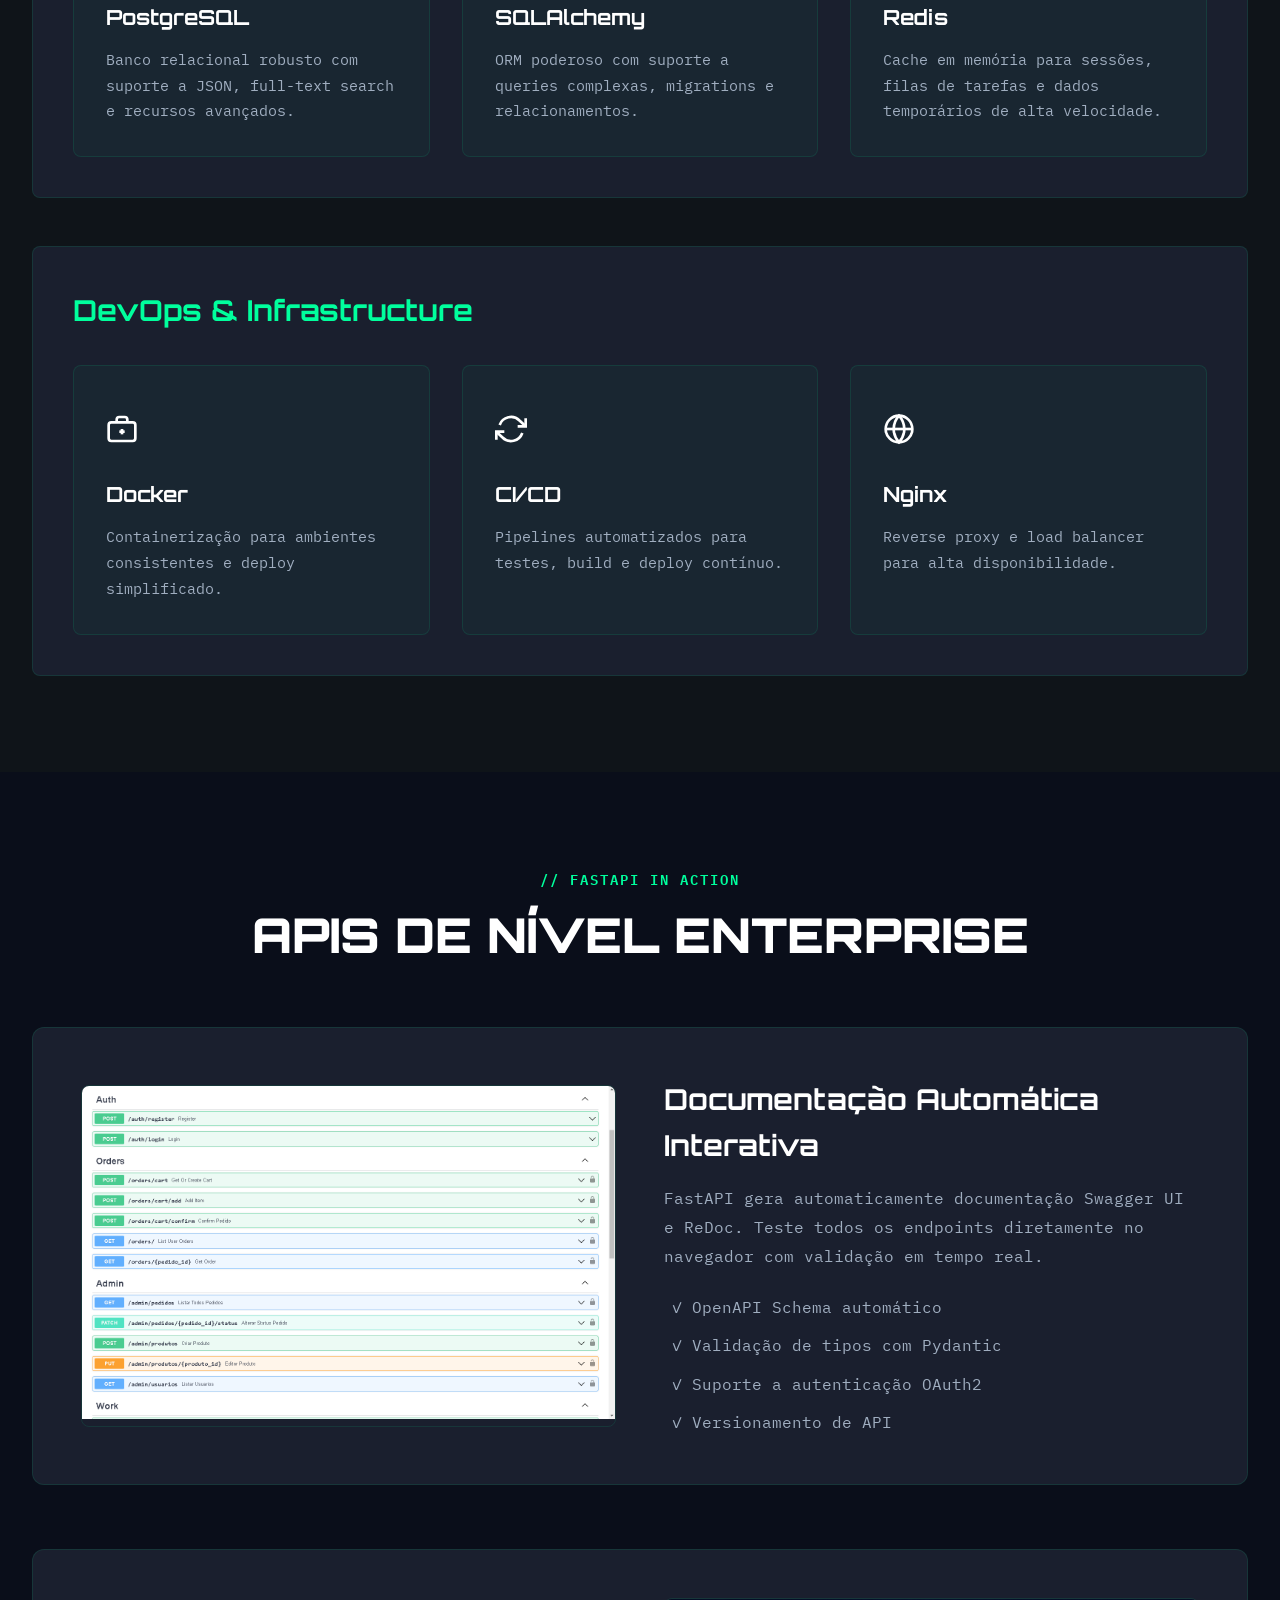
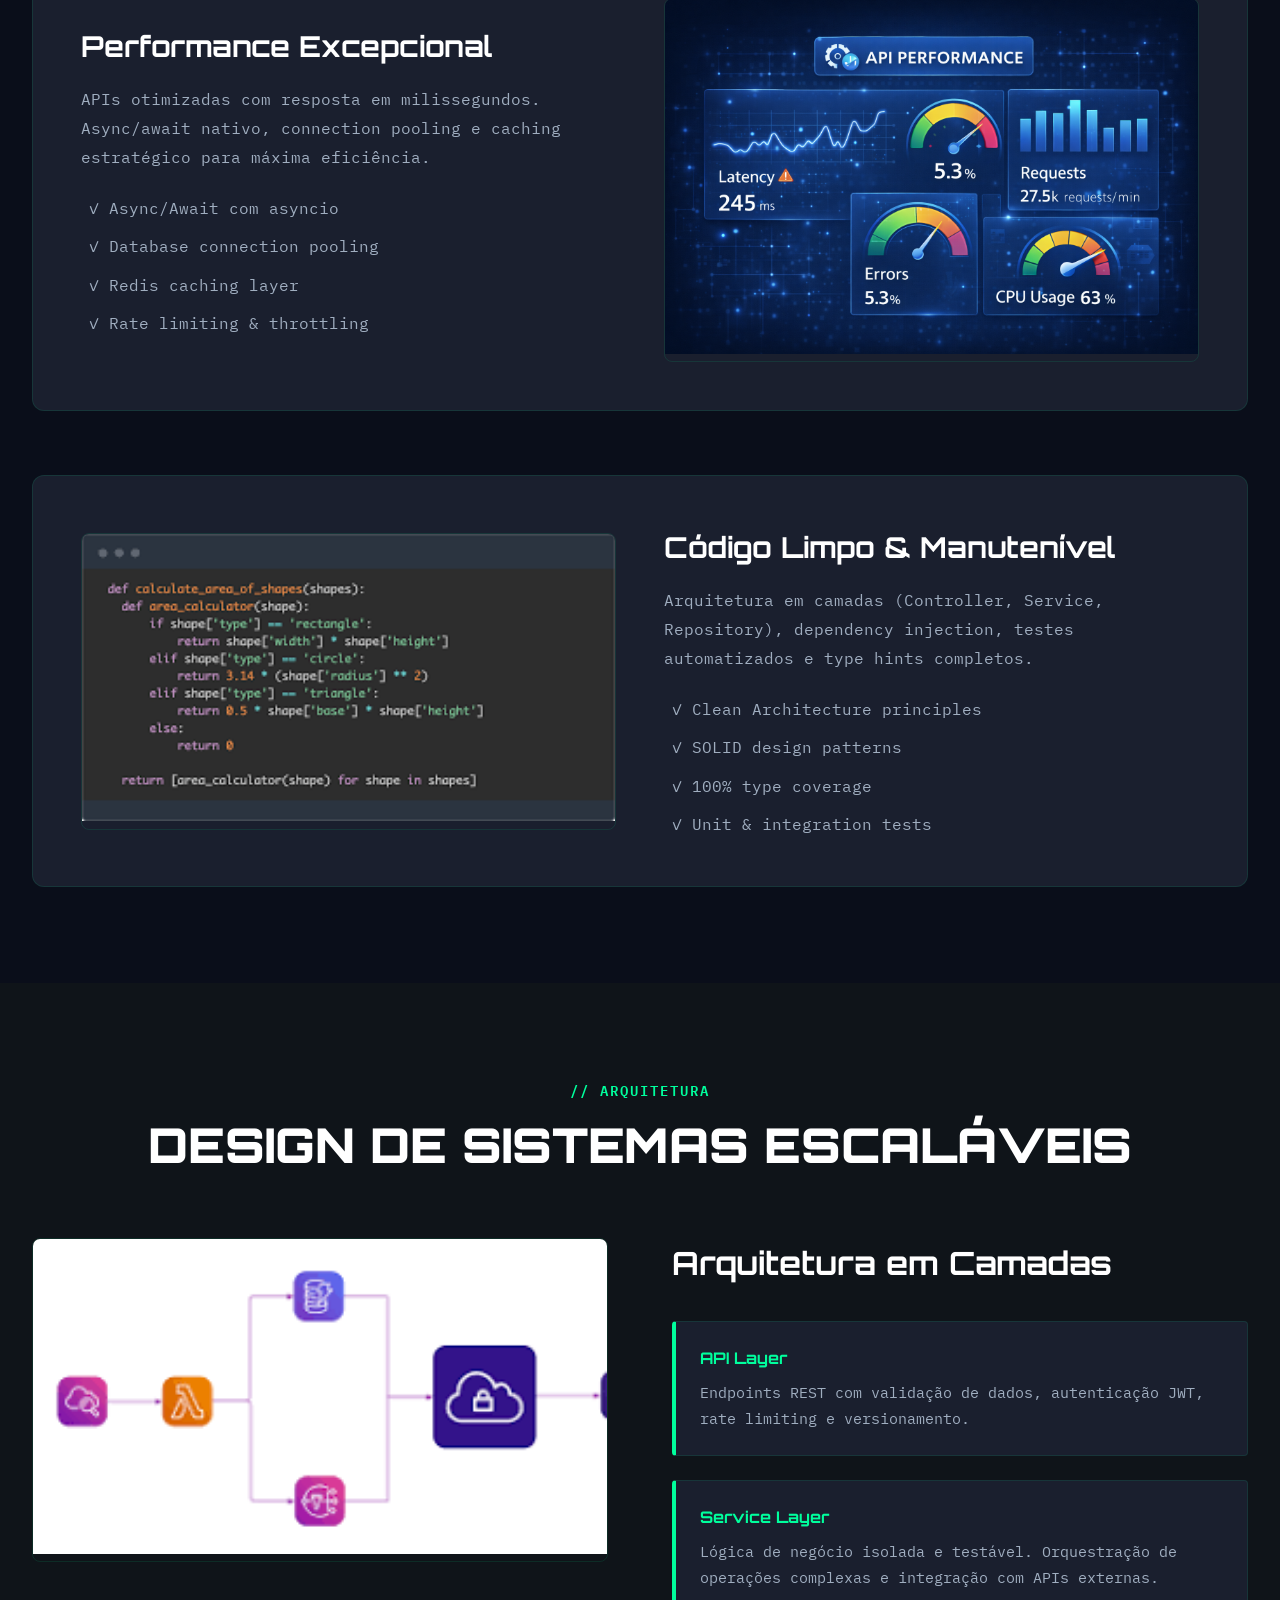
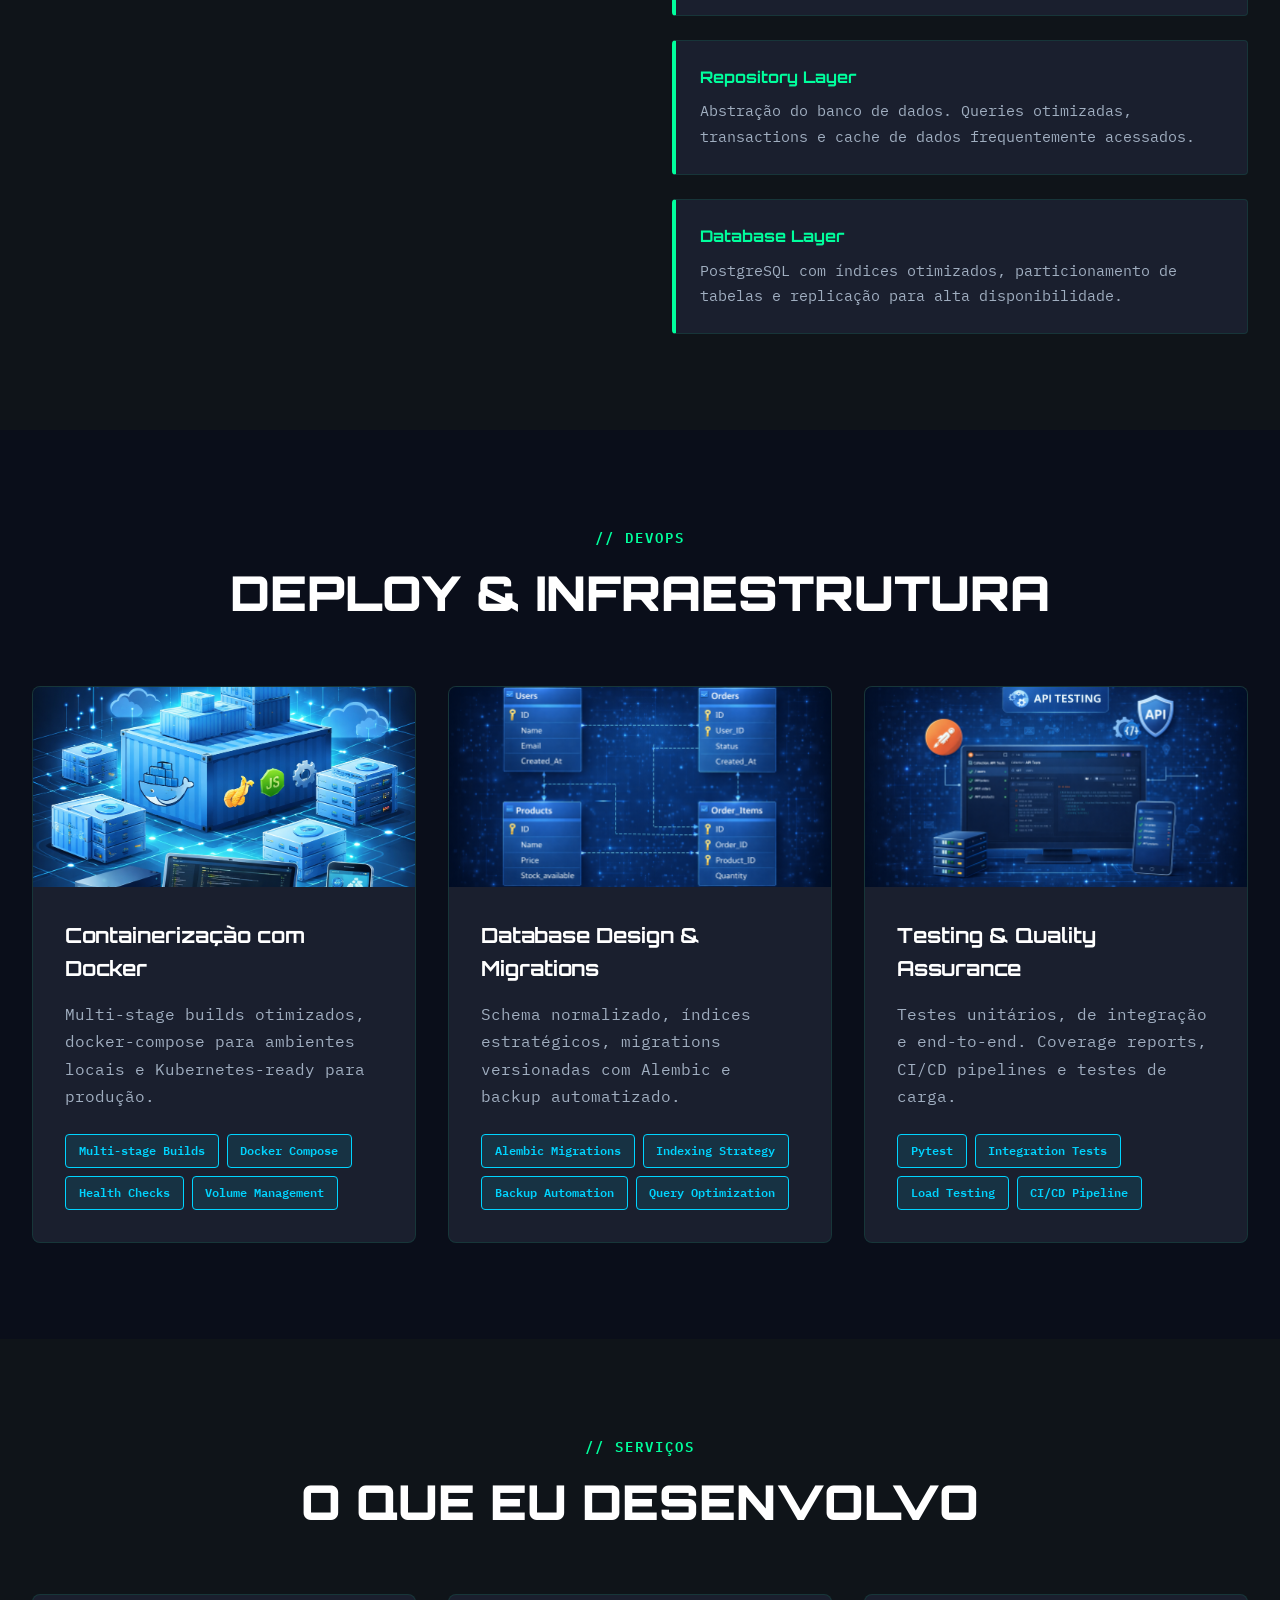
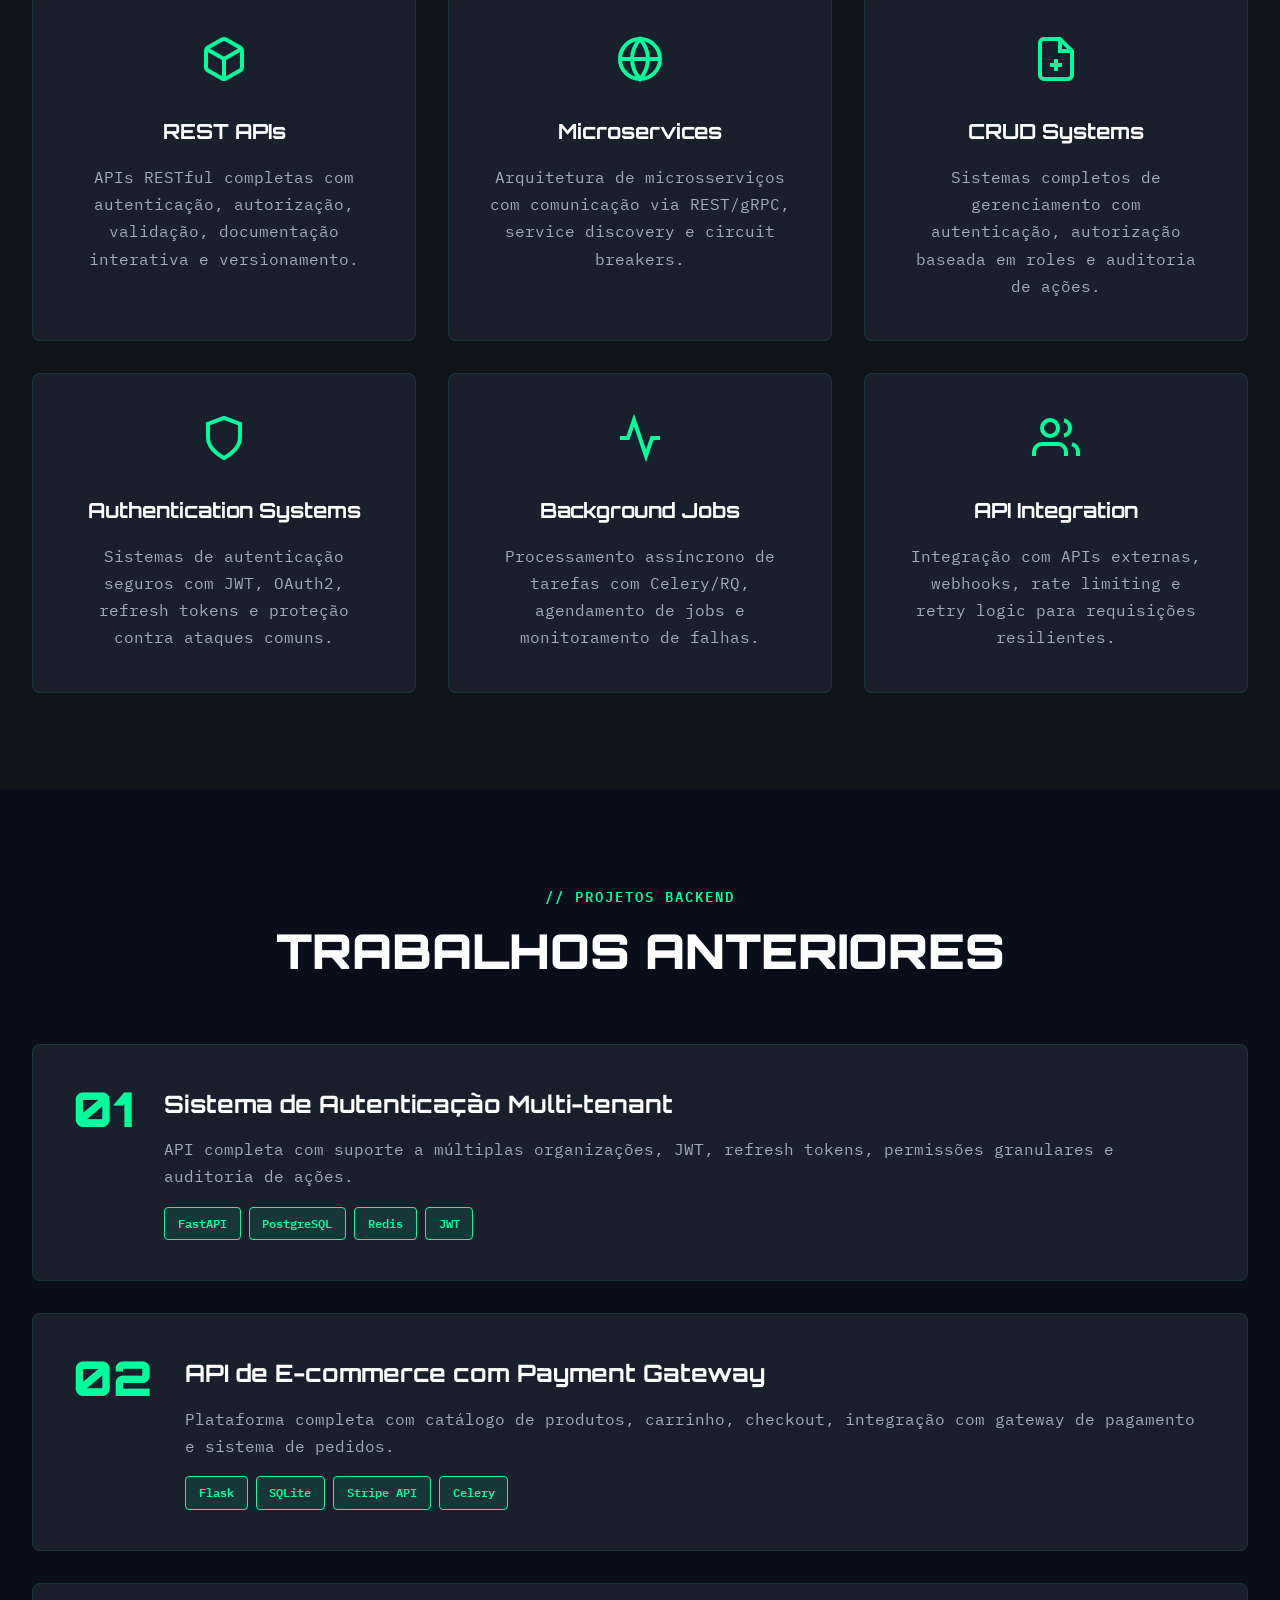
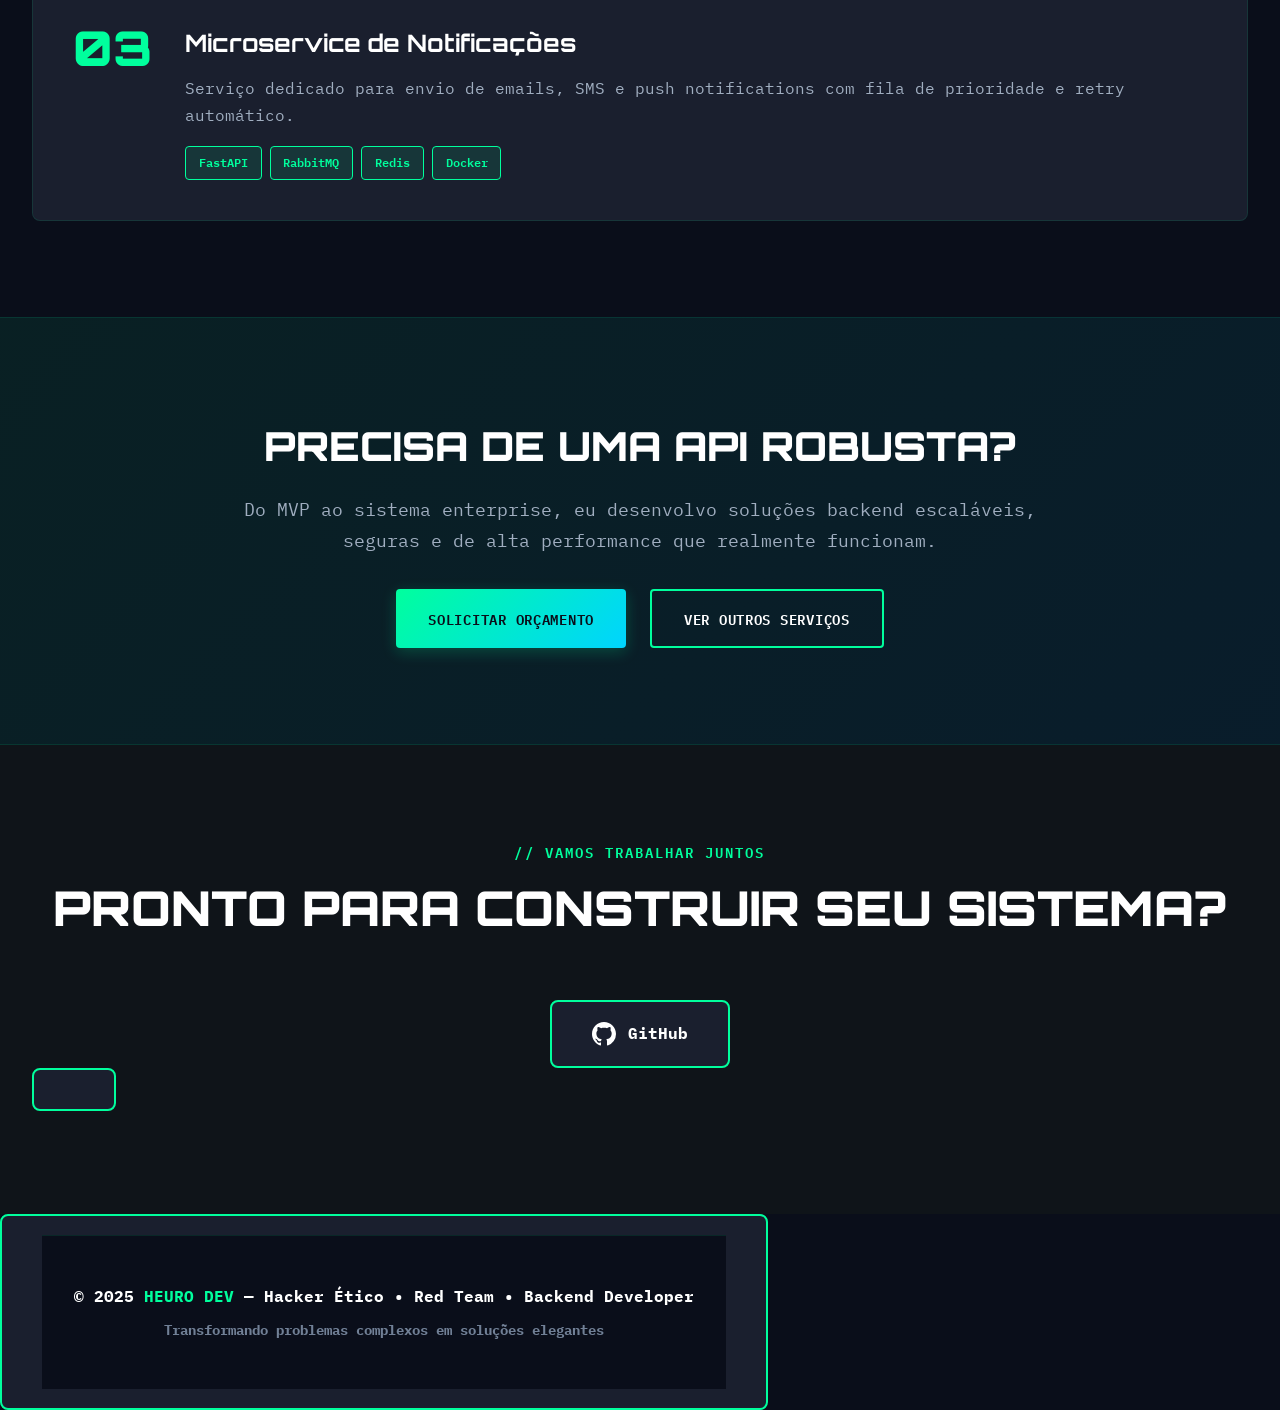
==== commit 0dc0c067: "Fix HTML structure by removing extra div tags" ====
--- a/backend.html
+++ b/backend.html
@@ -497,9 +497,8 @@
                         <path d="M12 0C5.37 0 0 5.37 0 12c0 5.31 3.435 9.795 8.205 11.385.6.105.825-.255.825-.57 0-.285-.015-1.23-.015-2.235-3.015.555-3.795-.735-4.035-1.41-.135-.345-.72-1.41-1.23-1.695-.42-.225-1.02-.78-.015-.795.945-.015 1.62.87 1.845 1.23 1.08 1.815 2.805 1.305 3.495.99.105-.78.42-1.305.765-1.605-2.67-.3-5.46-1.335-5.46-5.925 0-1.305.465-2.385 1.23-3.225-.12-.3-.54-1.53.12-3.18 0 0 1.005-.315 3.3 1.23.96-.27 1.98-.405 3-.405s2.04.135 3 .405c2.295-1.56 3.3-1.23 3.3-1.23.66 1.65.24 2.88.12 3.18.765.84 1.23 1.905 1.23 3.225 0 4.605-2.805 5.625-5.475 5.925.435.375.81 1.095.81 2.22 0 1.605-.015 2.895-.015 3.3 0 .315.225.69.825.57A12.02 12.02 0 0024 12c0-6.63-5.37-12-12-12z"/>
                     </svg>
                     <span>GitHub</span>
-               
-            </div>
-        </div>
+                </div>
+       
     </section>
 
    
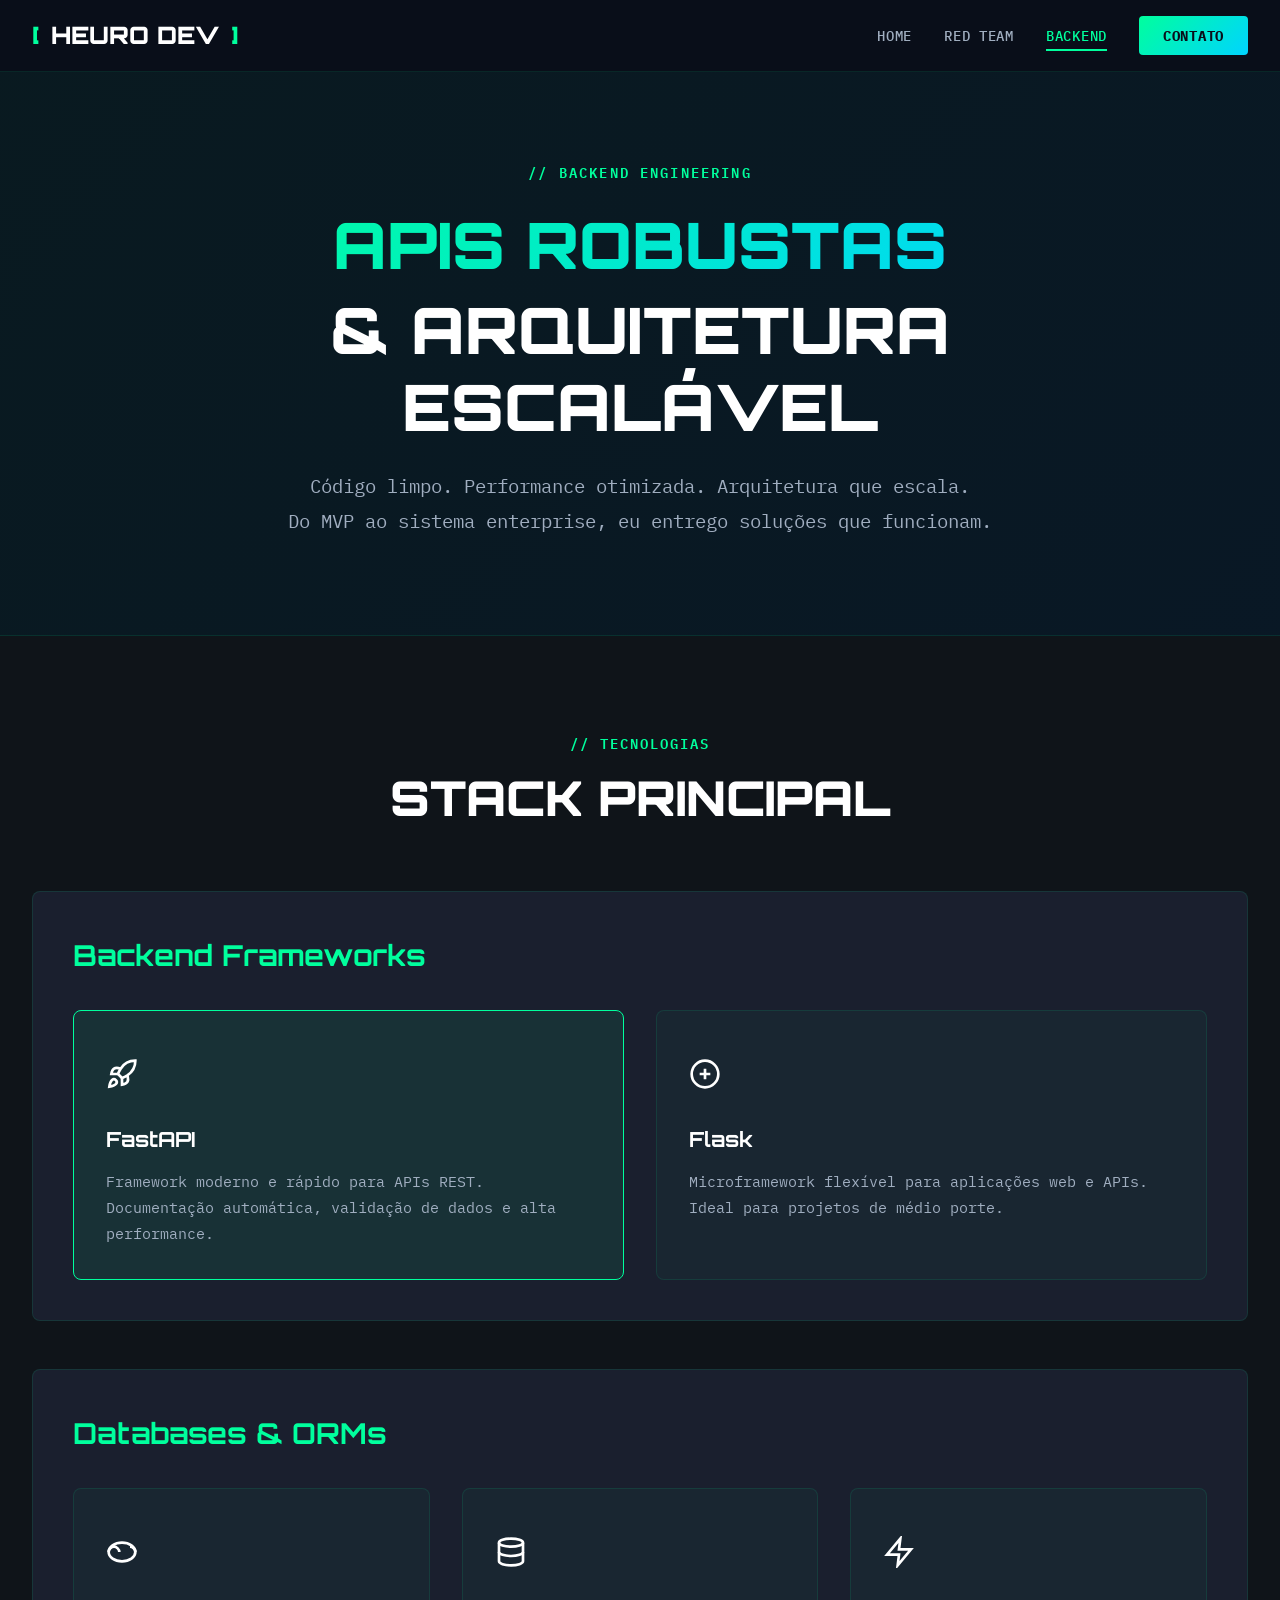
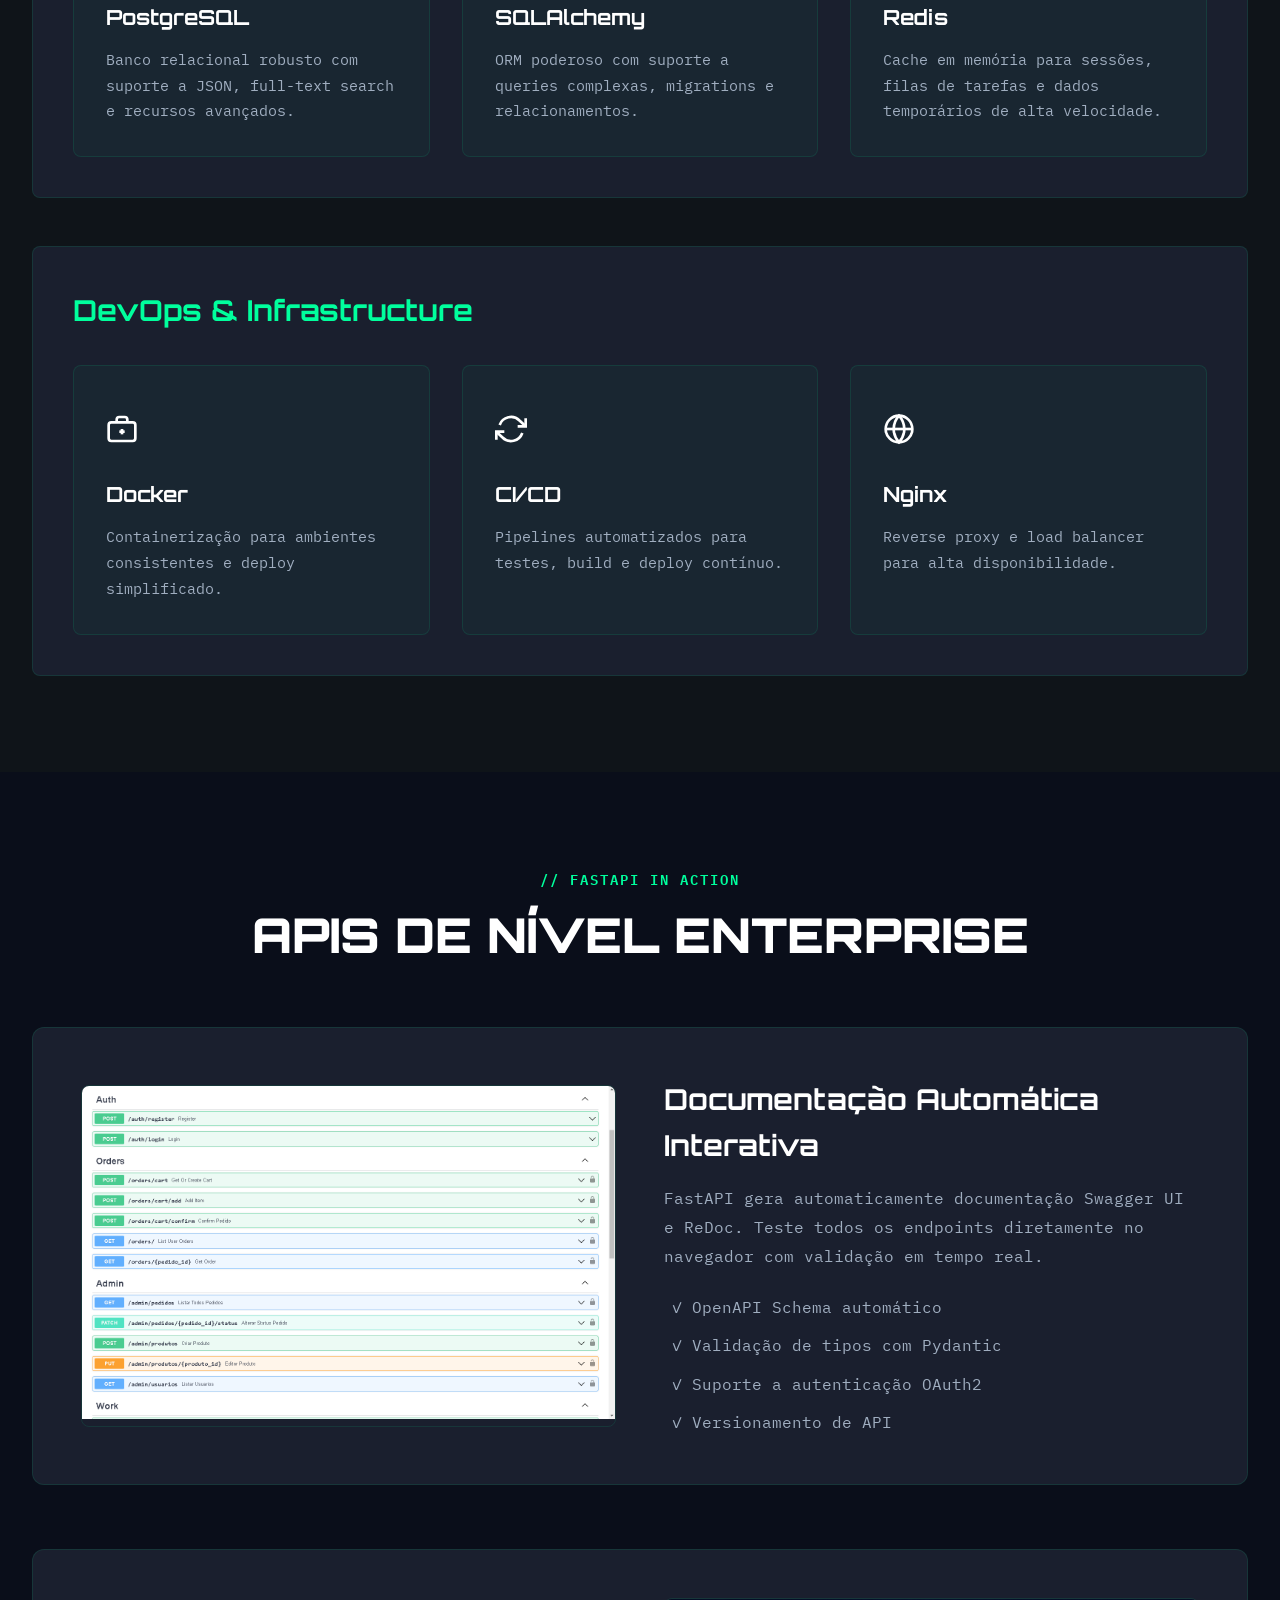
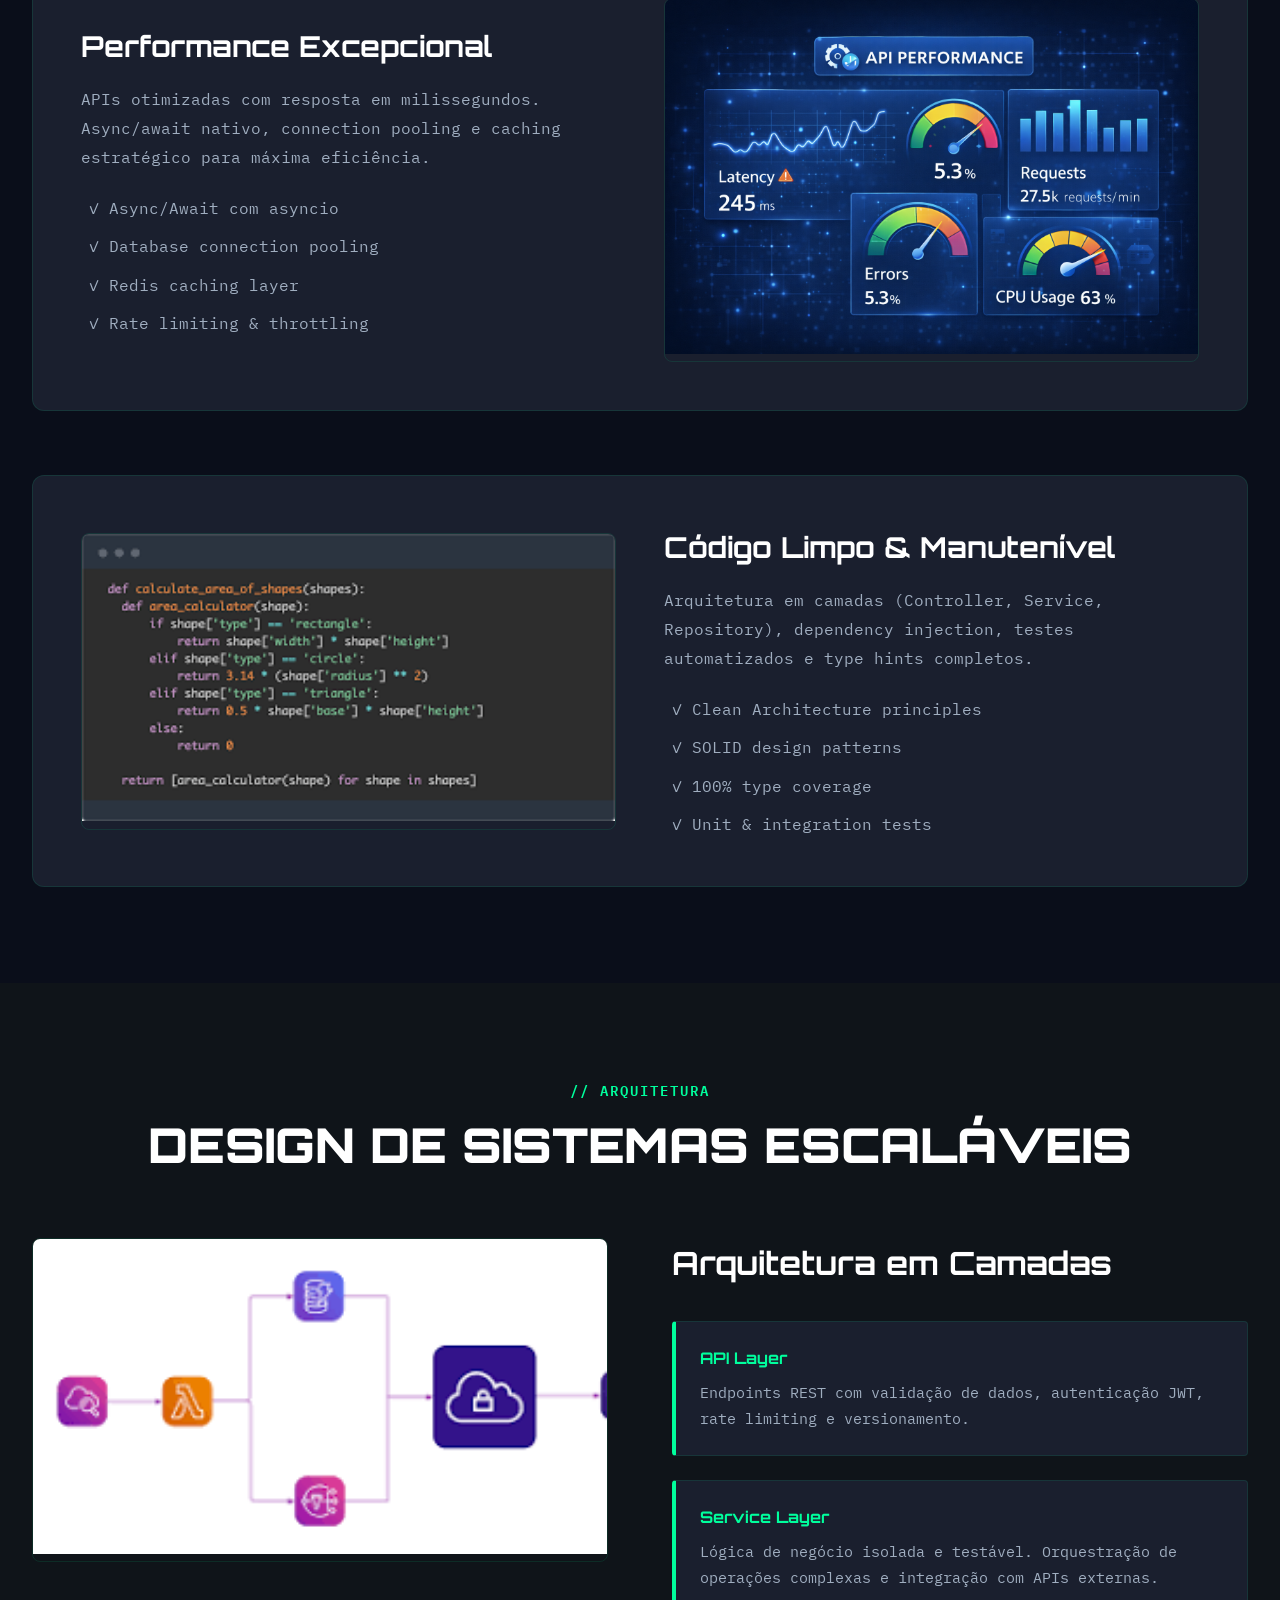
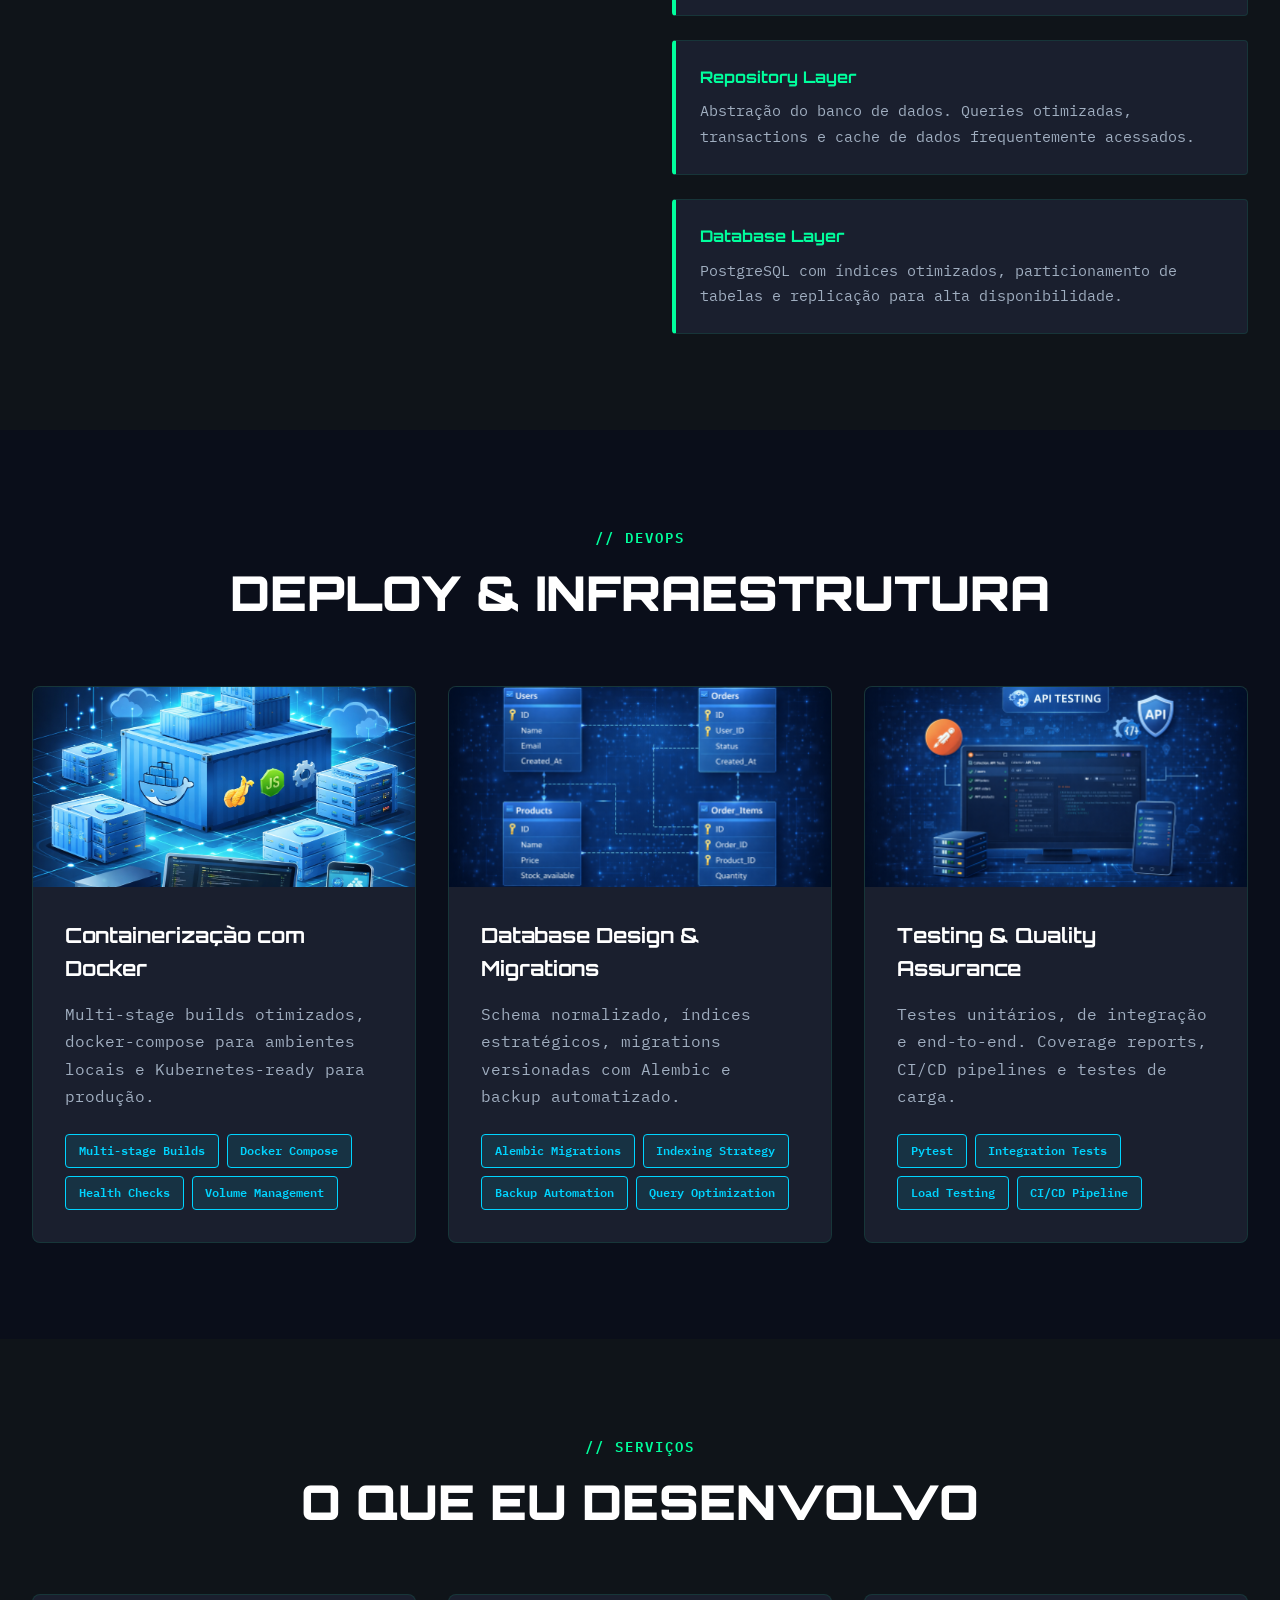
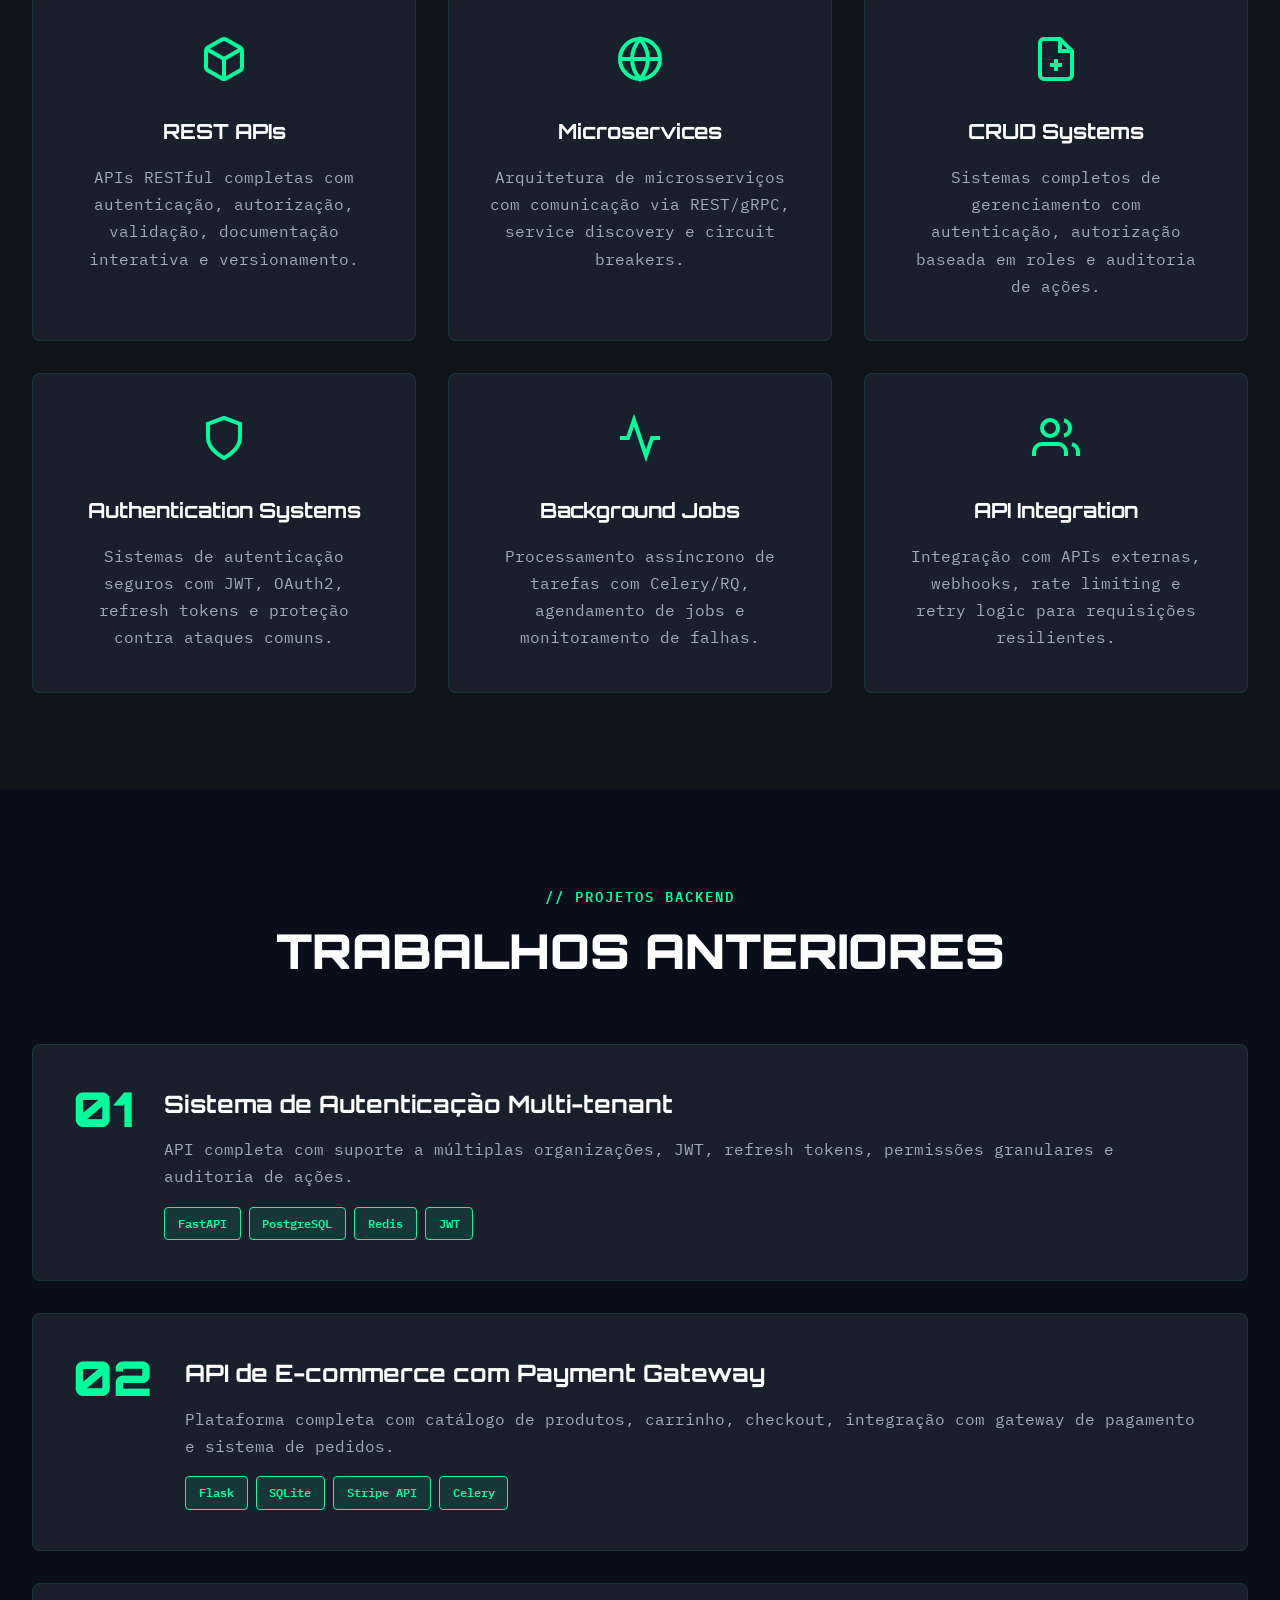
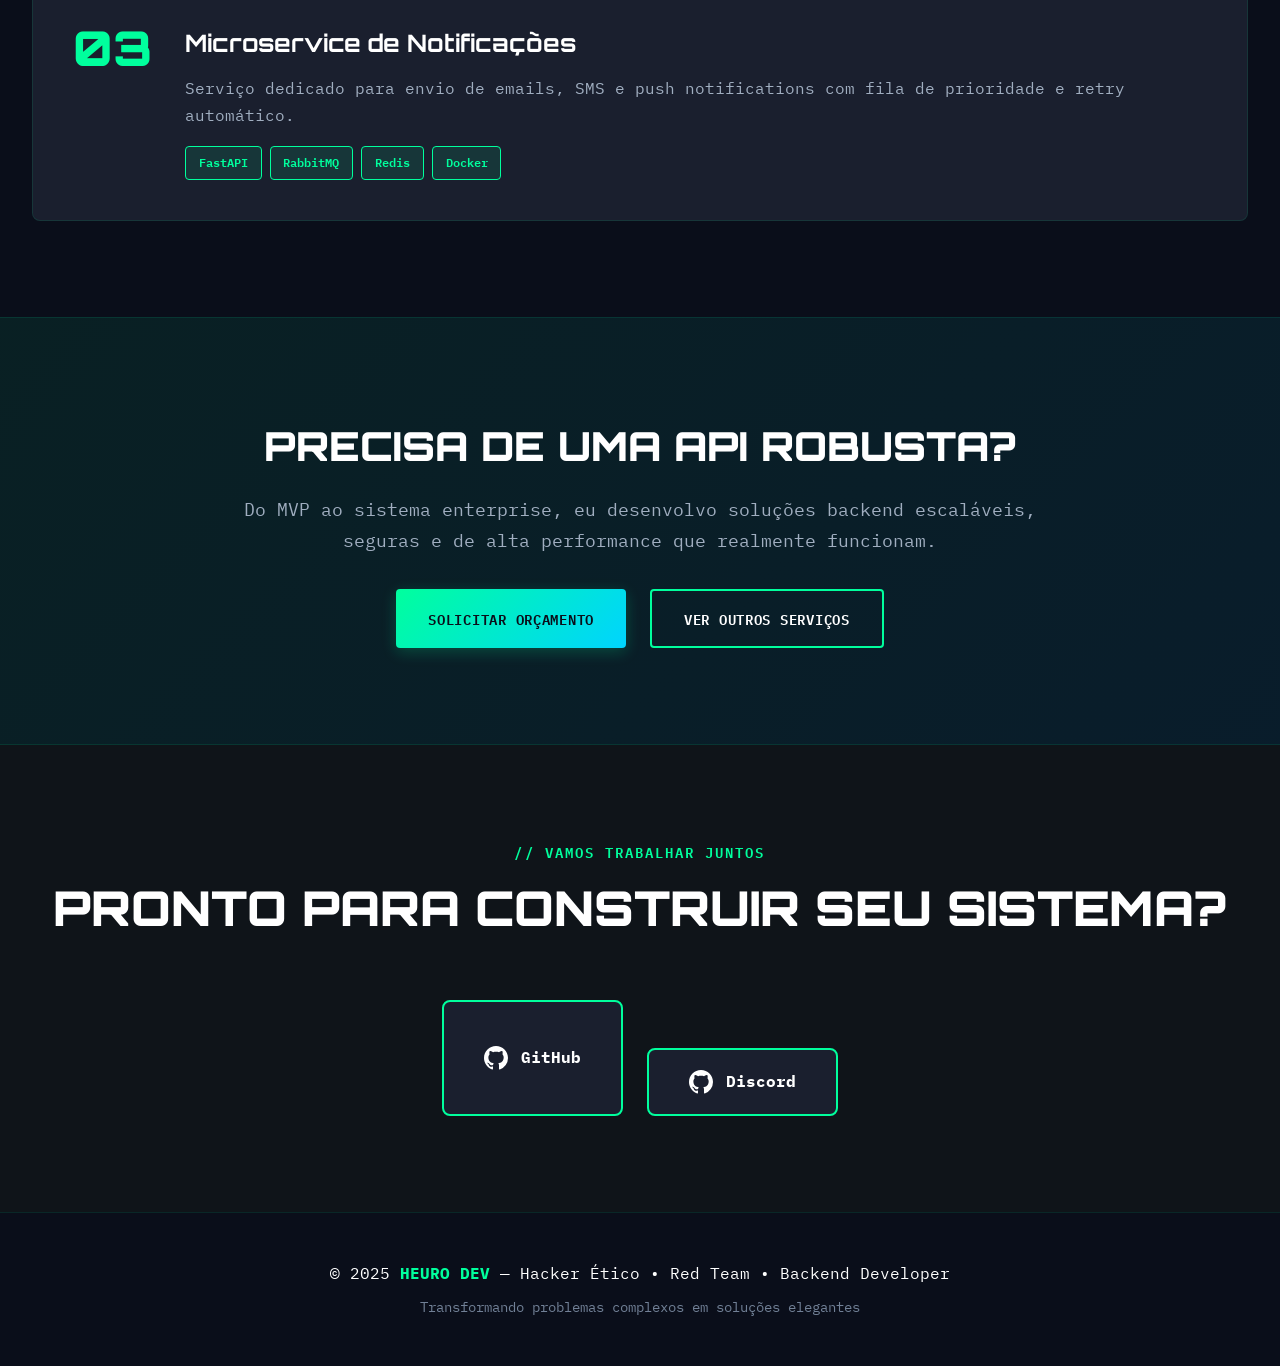
==== commit cf967842: "Add Discord contact button to backend.html" ====
--- a/backend.html
+++ b/backend.html
@@ -497,8 +497,18 @@
                         <path d="M12 0C5.37 0 0 5.37 0 12c0 5.31 3.435 9.795 8.205 11.385.6.105.825-.255.825-.57 0-.285-.015-1.23-.015-2.235-3.015.555-3.795-.735-4.035-1.41-.135-.345-.72-1.41-1.23-1.695-.42-.225-1.02-.78-.015-.795.945-.015 1.62.87 1.845 1.23 1.08 1.815 2.805 1.305 3.495.99.105-.78.42-1.305.765-1.605-2.67-.3-5.46-1.335-5.46-5.925 0-1.305.465-2.385 1.23-3.225-.12-.3-.54-1.53.12-3.18 0 0 1.005-.315 3.3 1.23.96-.27 1.98-.405 3-.405s2.04.135 3 .405c2.295-1.56 3.3-1.23 3.3-1.23.66 1.65.24 2.88.12 3.18.765.84 1.23 1.905 1.23 3.225 0 4.605-2.805 5.625-5.475 5.925.435.375.81 1.095.81 2.22 0 1.605-.015 2.895-.015 3.3 0 .315.225.69.825.57A12.02 12.02 0 0024 12c0-6.63-5.37-12-12-12z"/>
                     </svg>
                     <span>GitHub</span>
-                </div>
-       
+                    
+                     </a>
+             <div class="contact-cta">
+                <a href="https://discord.com/channels/@me/1477992252755284050" target="_blank" class="contact-btn">
+                    <svg width="24" height="24" viewBox="0 0 24 24" fill="currentColor">
+                        <path d="M12 0C5.37 0 0 5.37 0 12c0 5.31 3.435 9.795 8.205 11.385.6.105.825-.255.825-.57 0-.285-.015-1.23-.015-2.235-3.015.555-3.795-.735-4.035-1.41-.135-.345-.72-1.41-1.23-1.695-.42-.225-1.02-.78-.015-.795.945-.015 1.62.87 1.845 1.23 1.08 1.815 2.805 1.305 3.495.99.105-.78.42-1.305.765-1.605-2.67-.3-5.46-1.335-5.46-5.925 0-1.305.465-2.385 1.23-3.225-.12-.3-.54-1.53.12-3.18 0 0 1.005-.315 3.3 1.23.96-.27 1.98-.405 3-.405s2.04.135 3 .405c2.295-1.56 3.3-1.23 3.3-1.23.66 1.65.24 2.88.12 3.18.765.84 1.23 1.905 1.23 3.225 0 4.605-2.805 5.625-5.475 5.925.435.375.81 1.095.81 2.22 0 1.605-.015 2.895-.015 3.3 0 .315.225.69.825.57A12.02 12.02 0 0024 12c0-6.63-5.37-12-12-12z"/>
+                    </svg>
+                    <span>Discord</span>
+                </a>
+            </div>
+        </div>
+           
     </section>
 
    
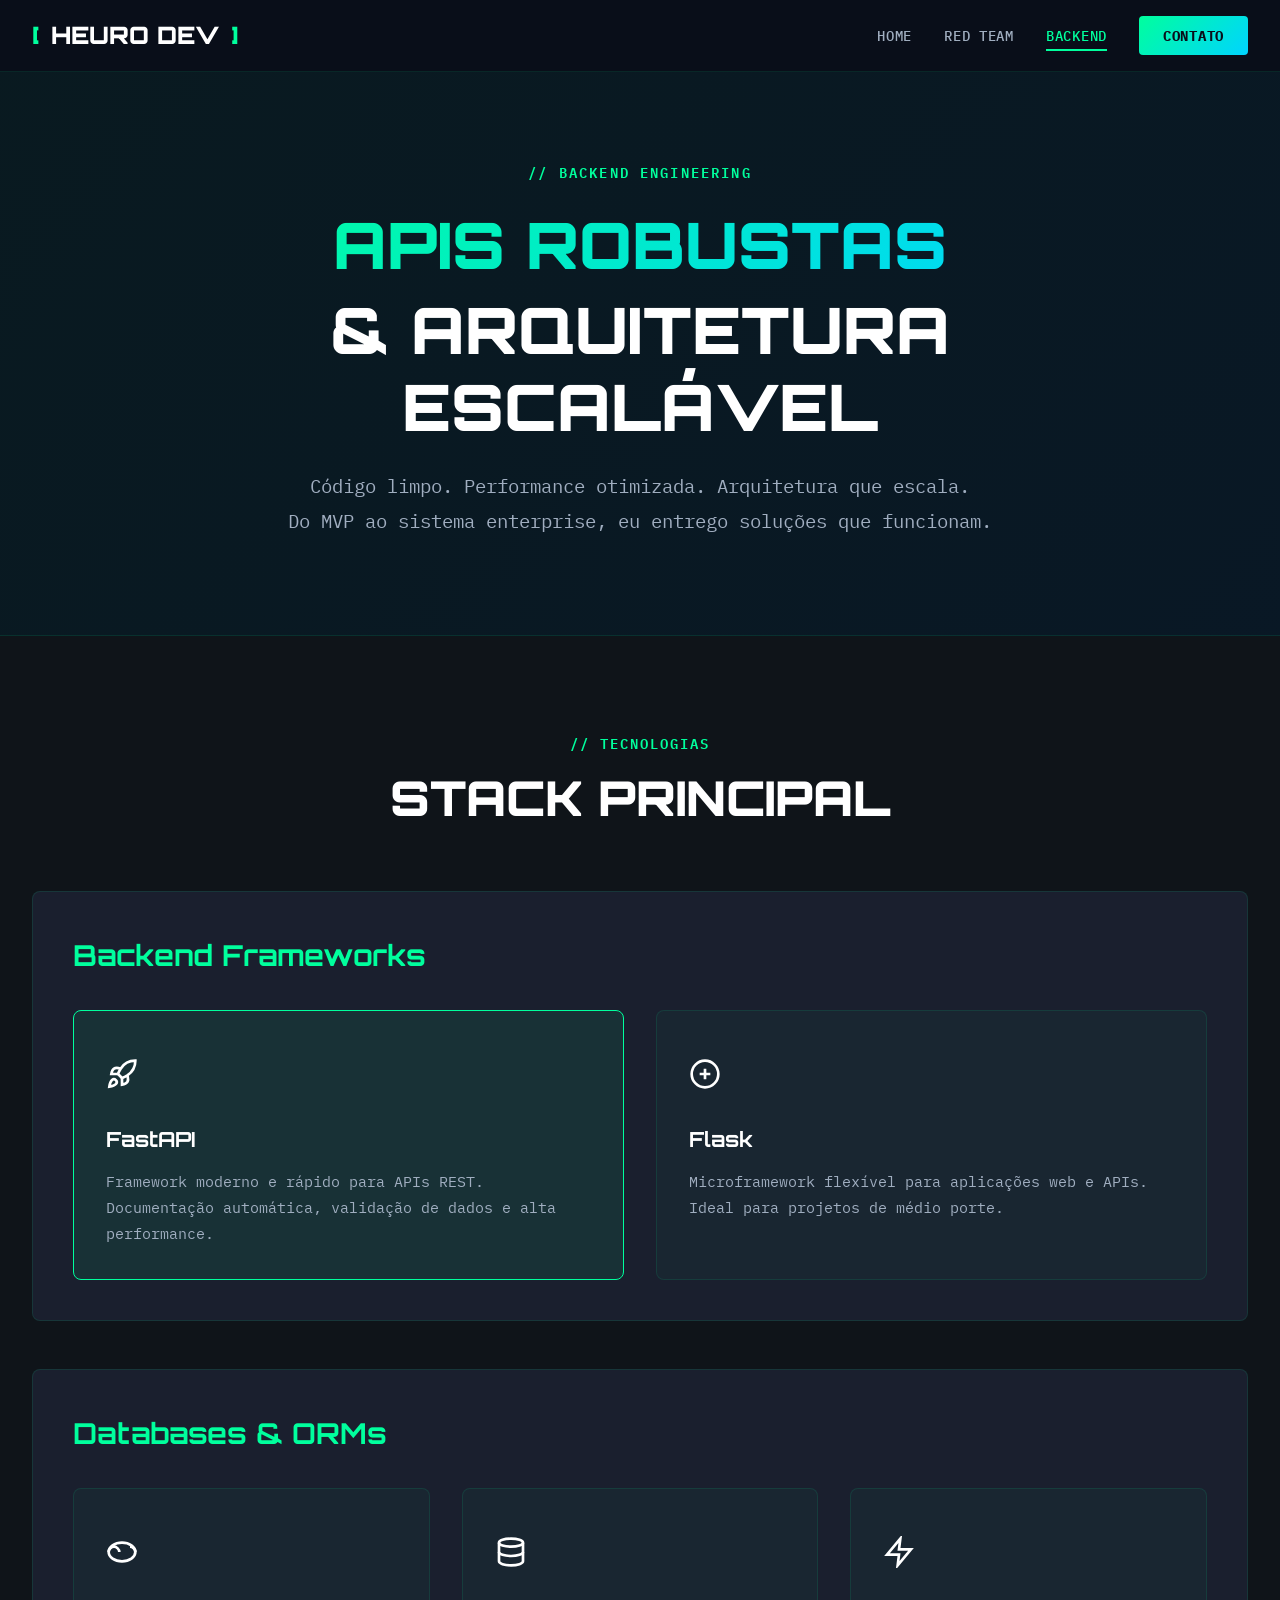
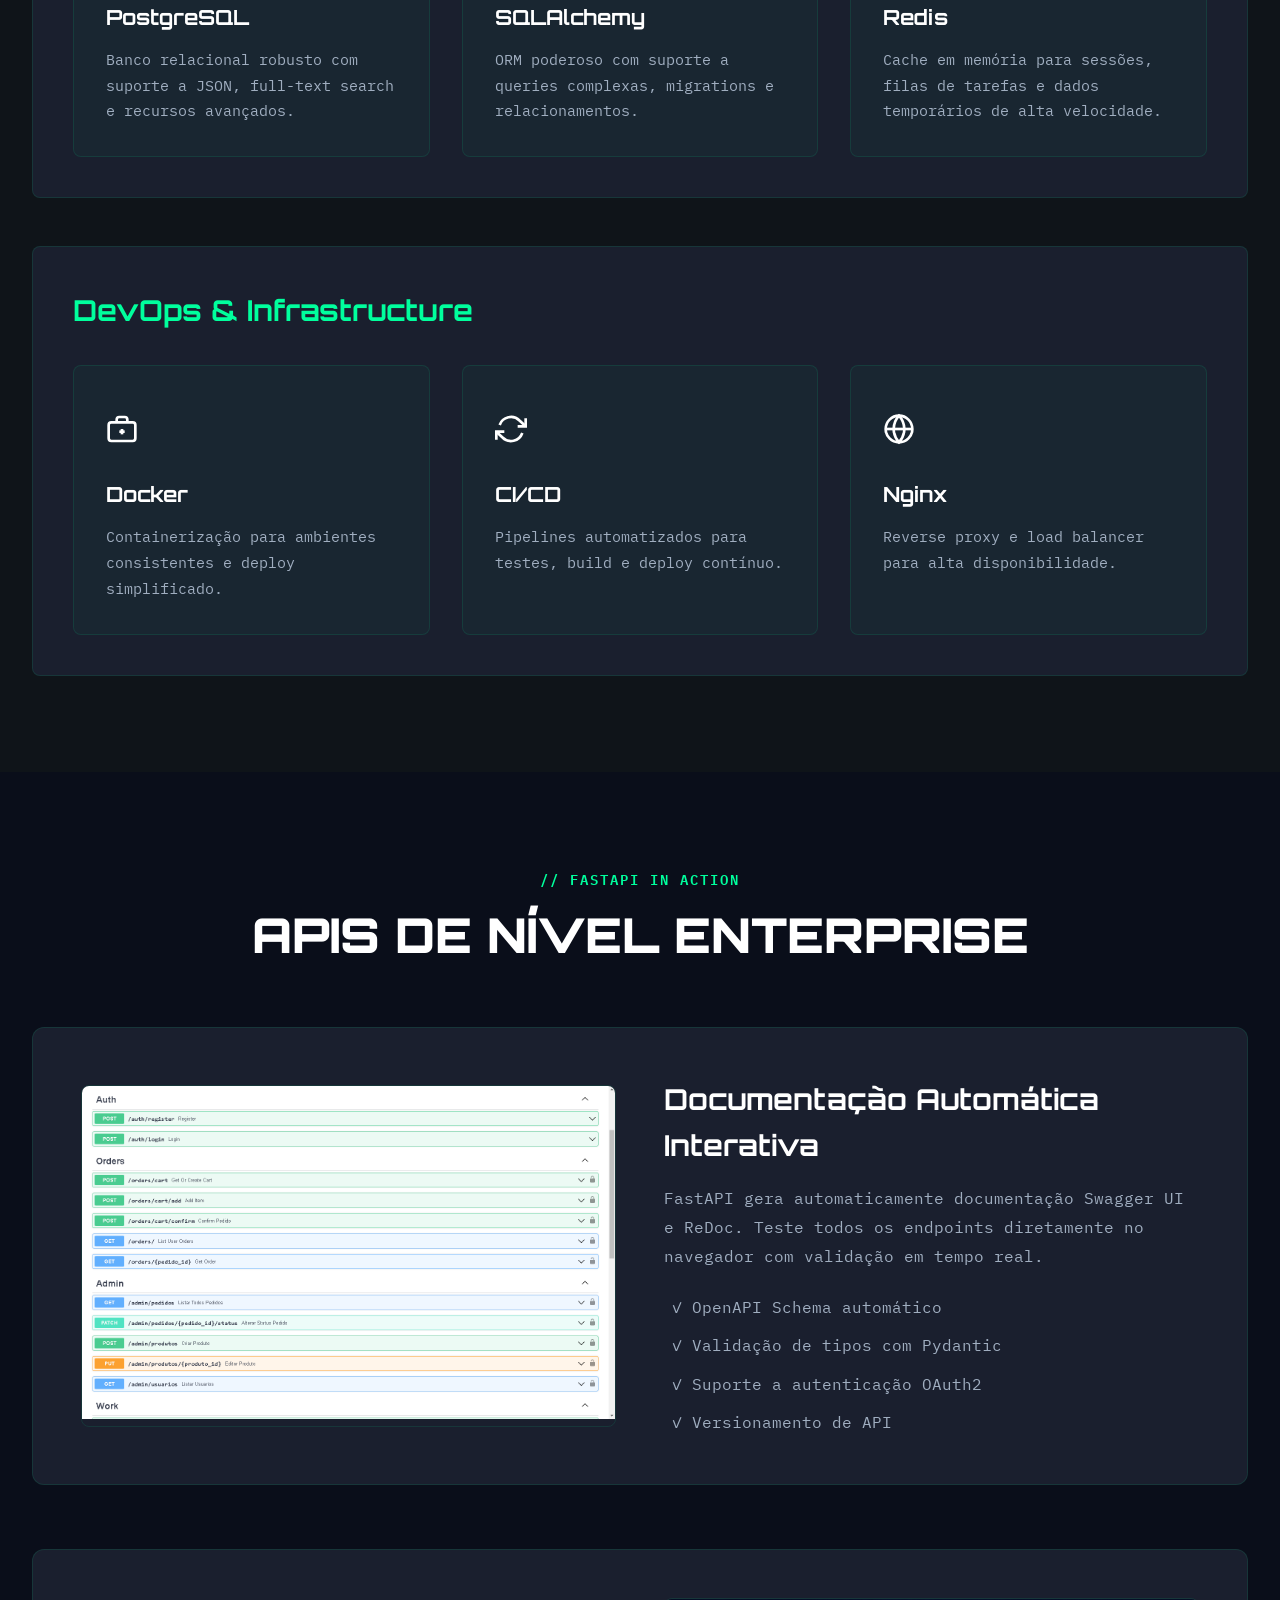
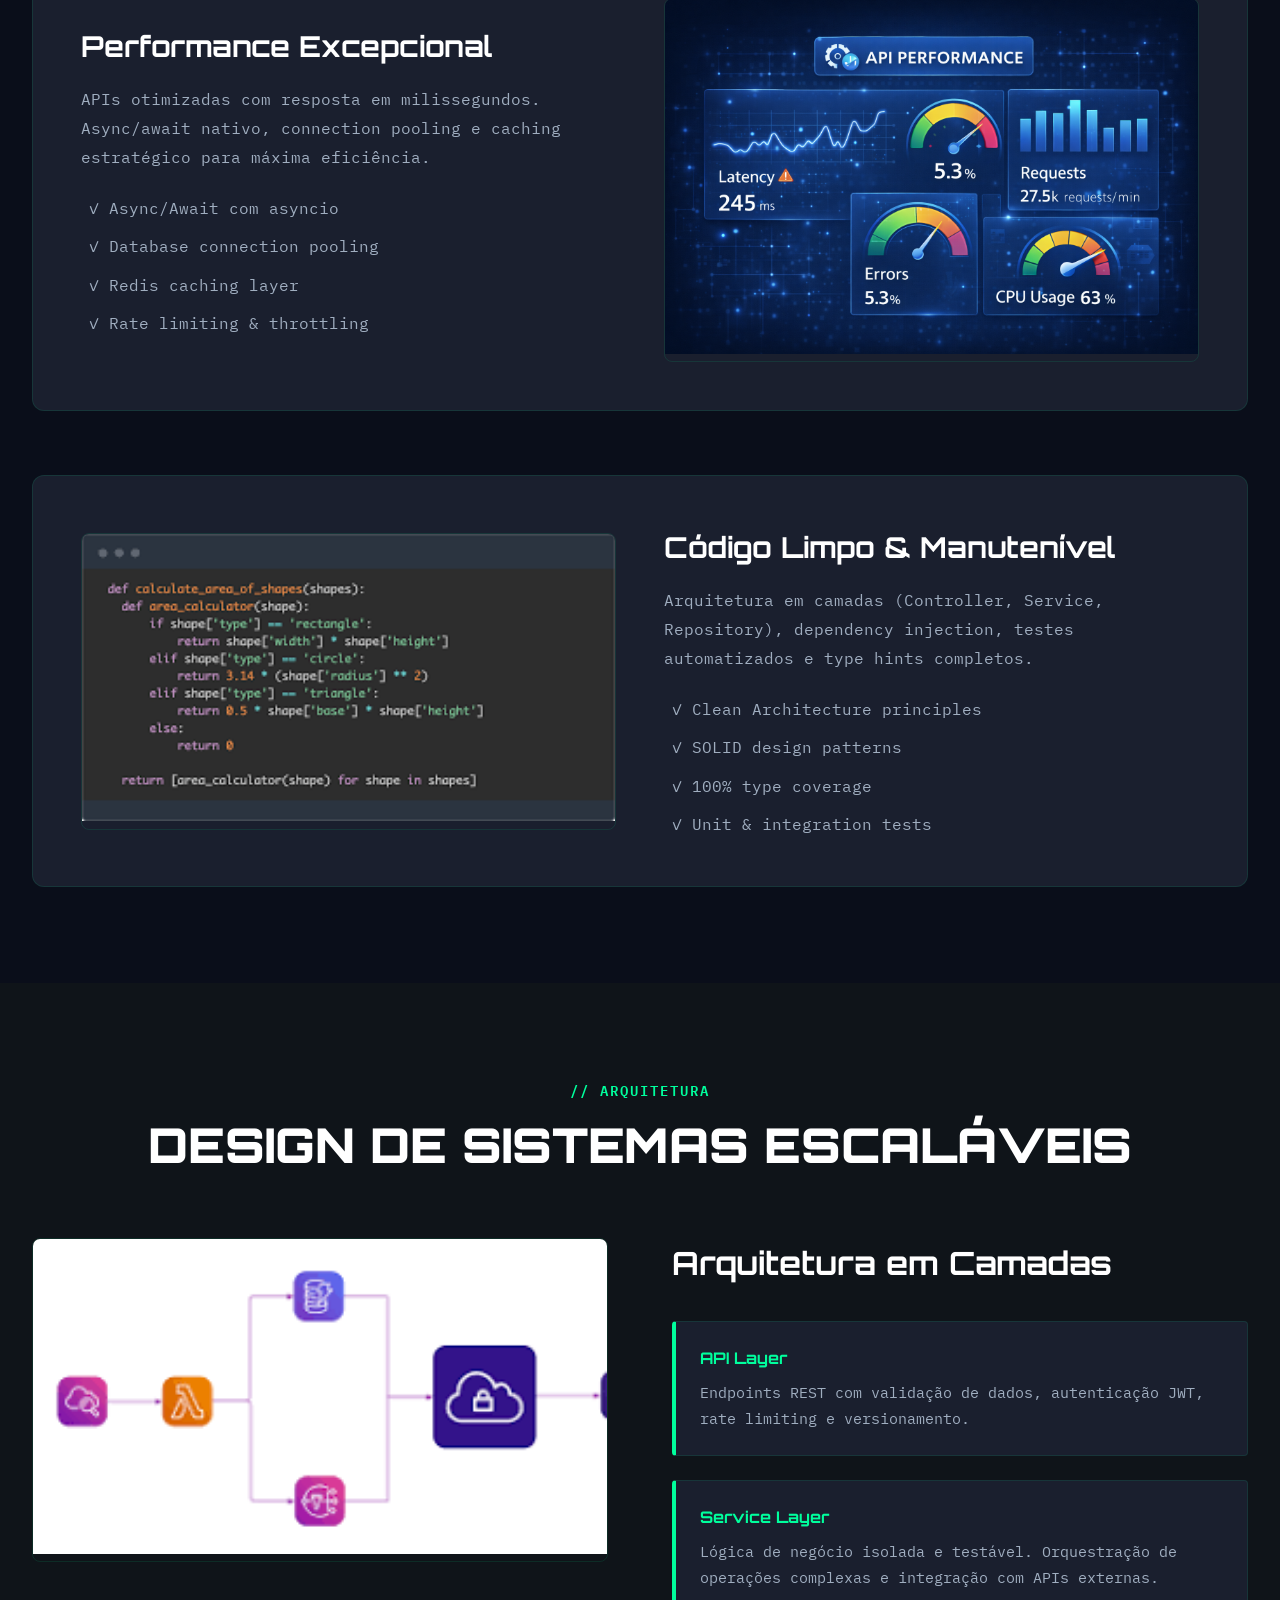
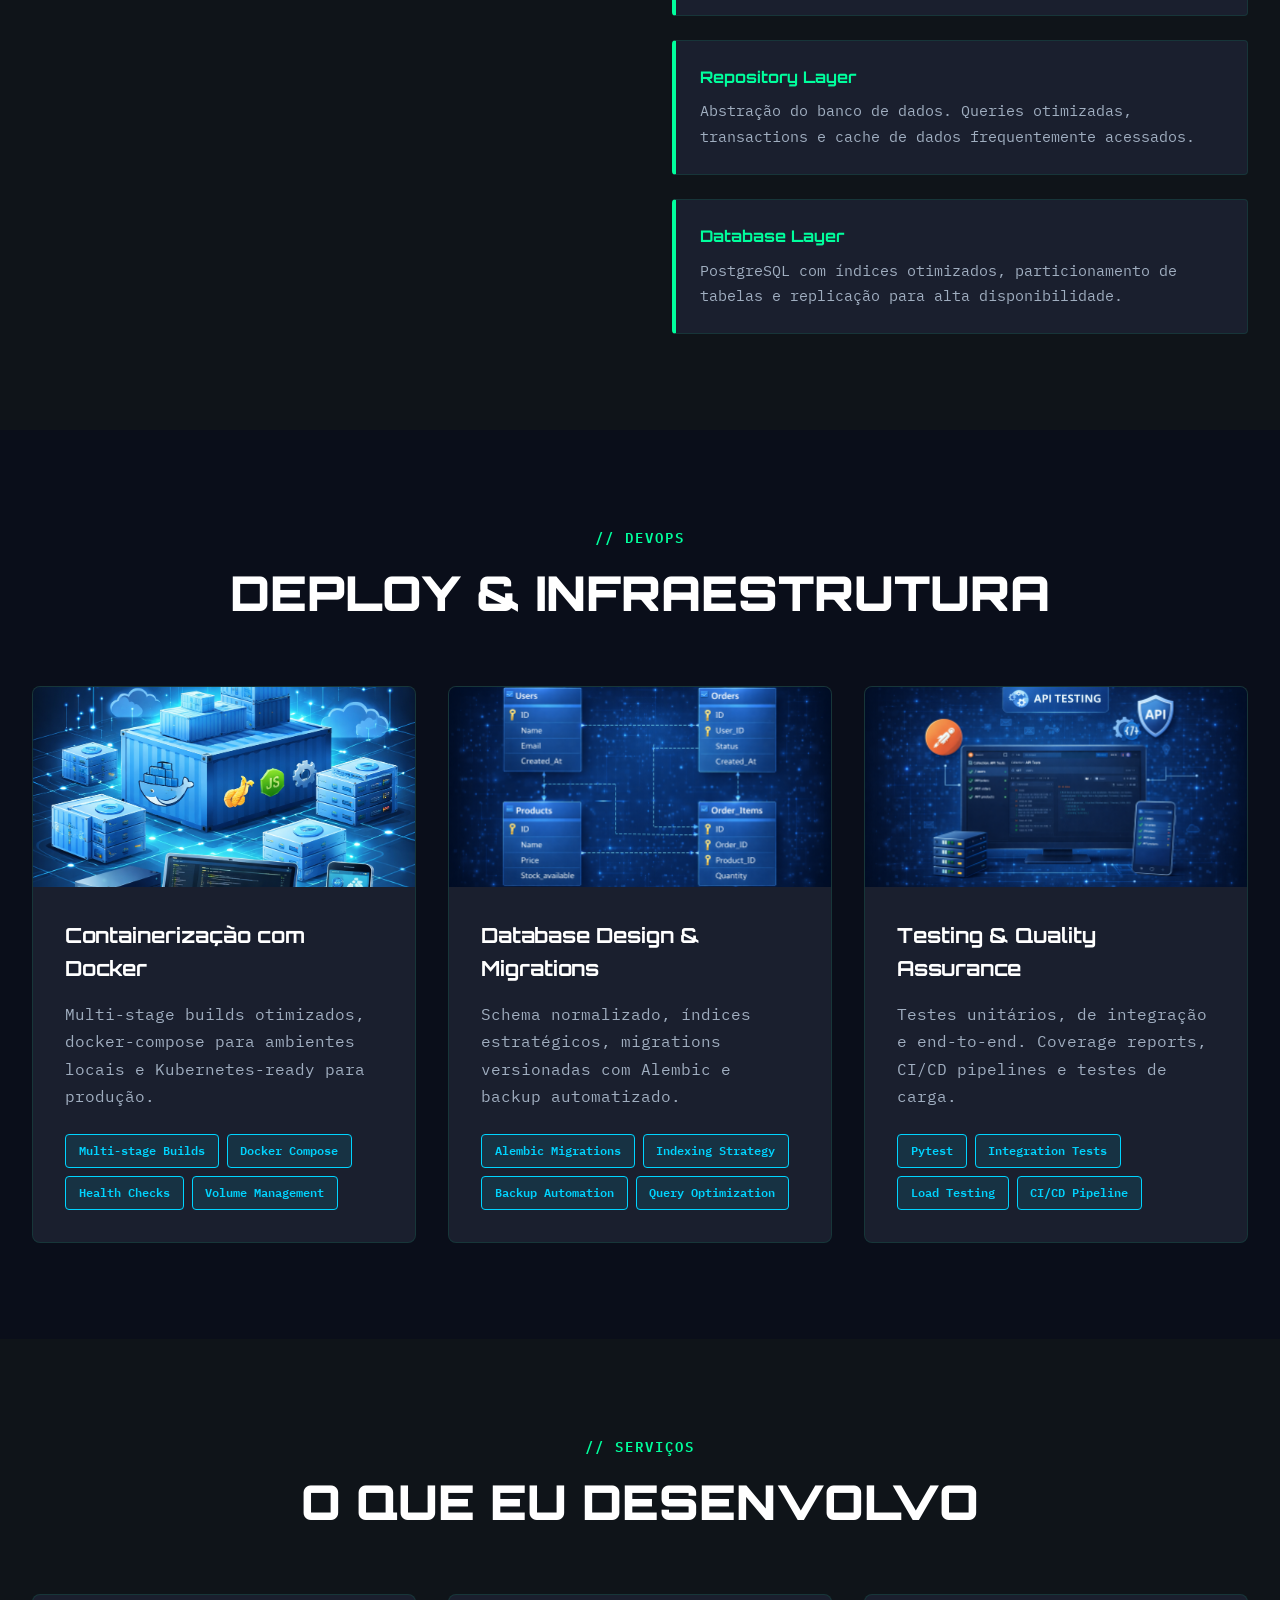
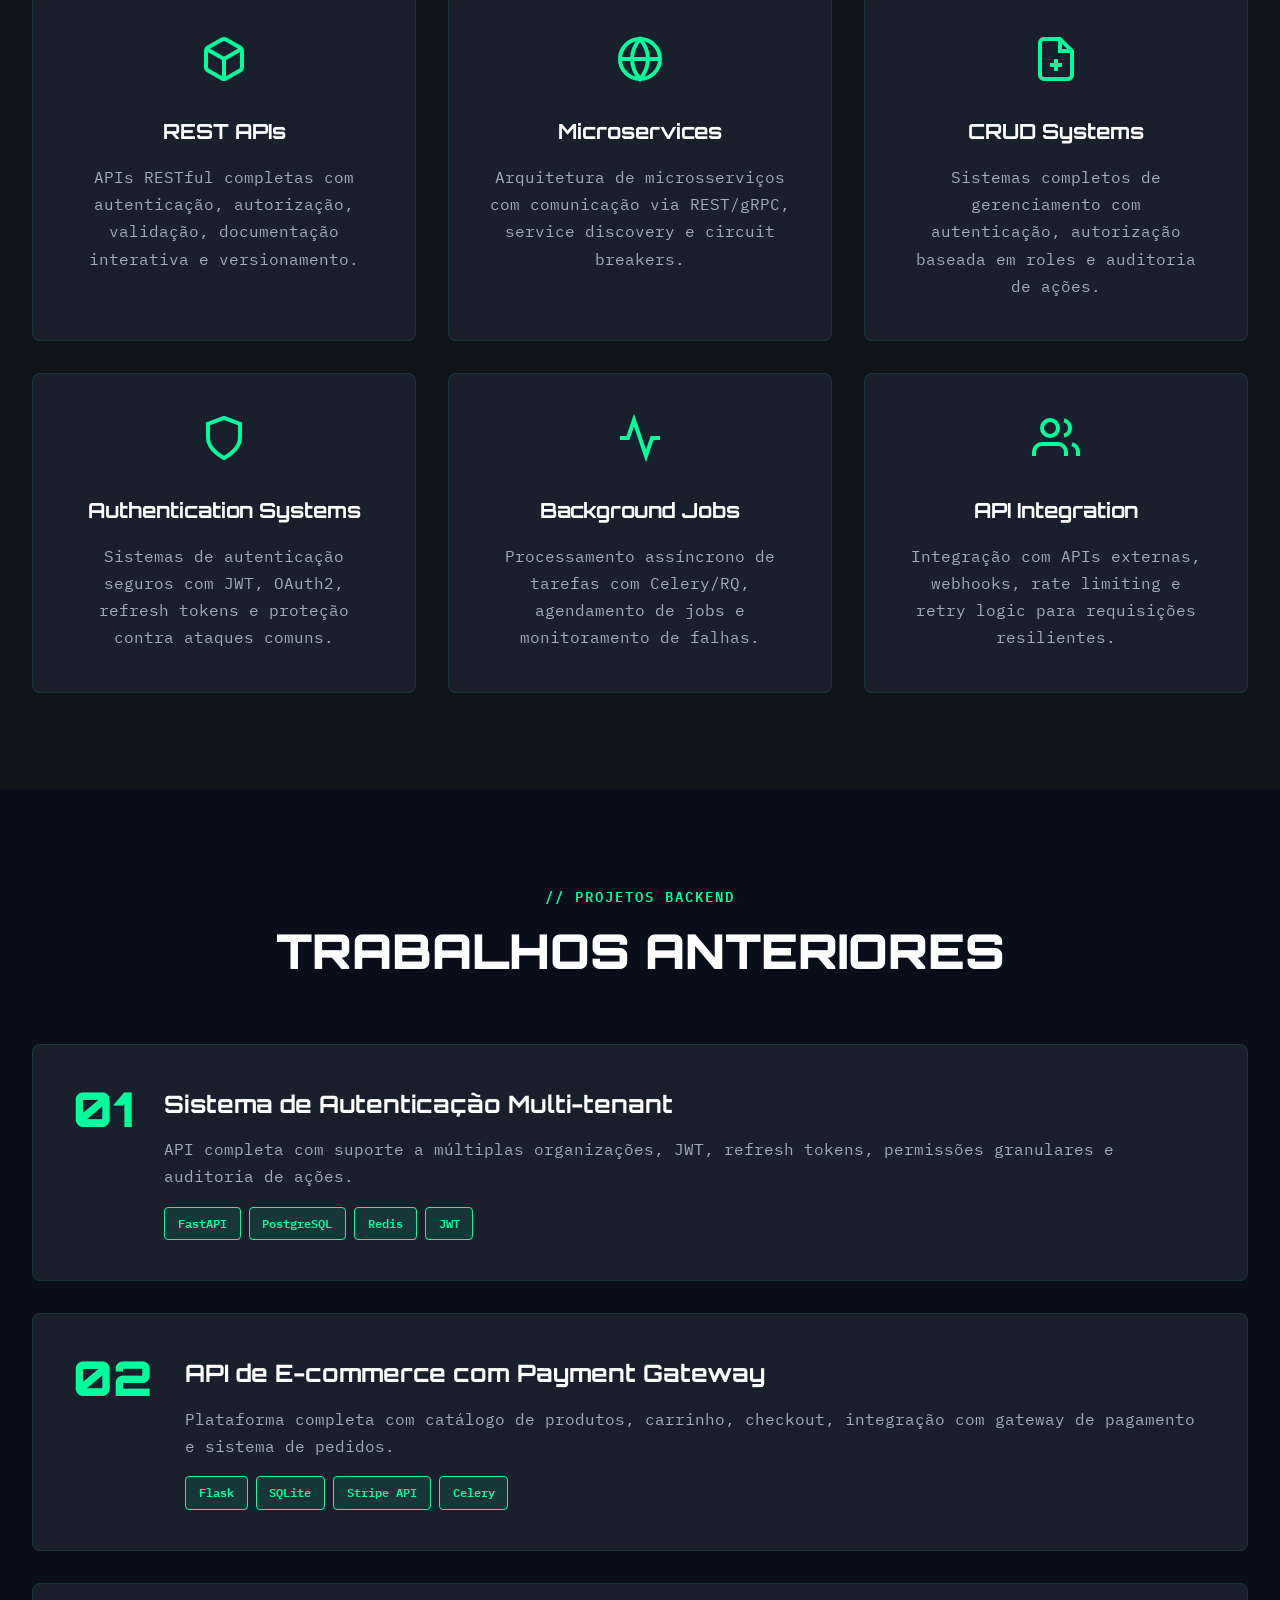
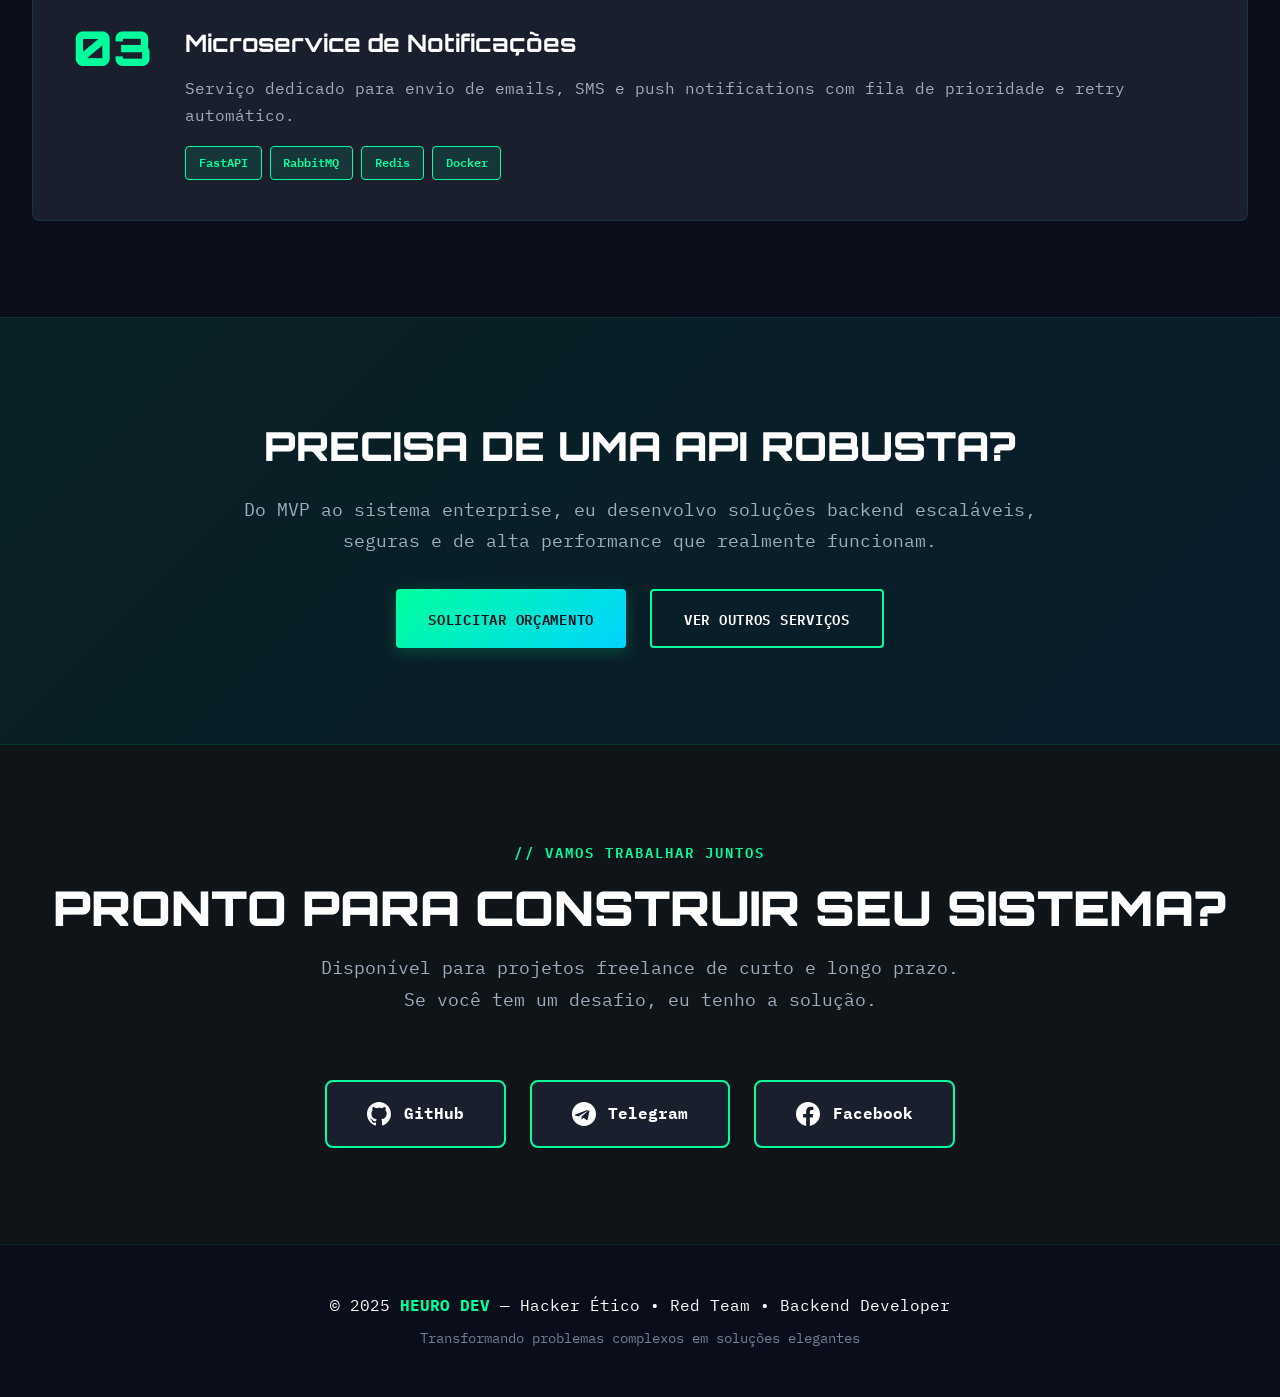
==== commit 4c86cd68: "Update backend.html" ====
--- a/backend.html
+++ b/backend.html
@@ -204,31 +204,19 @@
                     <div class="architecture-layers">
                         <div class="layer-card">
                             <h4 class="layer-title">API Layer</h4>
-                            <p class="layer-description">
-                                Endpoints REST com validação de dados, autenticação JWT, 
-                                rate limiting e versionamento.
-                            </p>
+                            <p class="layer-description">Endpoints REST com validação de dados, autenticação JWT, rate limiting e versionamento.</p>
                         </div>
                         <div class="layer-card">
                             <h4 class="layer-title">Service Layer</h4>
-                            <p class="layer-description">
-                                Lógica de negócio isolada e testável. Orquestração de operações 
-                                complexas e integração com APIs externas.
-                            </p>
+                            <p class="layer-description">Lógica de negócio isolada e testável. Orquestração de operações complexas e integração com APIs externas.</p>
                         </div>
                         <div class="layer-card">
                             <h4 class="layer-title">Repository Layer</h4>
-                            <p class="layer-description">
-                                Abstração do banco de dados. Queries otimizadas, transactions 
-                                e cache de dados frequentemente acessados.
-                            </p>
+                            <p class="layer-description">Abstração do banco de dados. Queries otimizadas, transactions e cache de dados frequentemente acessados.</p>
                         </div>
                         <div class="layer-card">
                             <h4 class="layer-title">Database Layer</h4>
-                            <p class="layer-description">
-                                PostgreSQL com índices otimizados, particionamento de tabelas 
-                                e replicação para alta disponibilidade.
-                            </p>
+                            <p class="layer-description">PostgreSQL com índices otimizados, particionamento de tabelas e replicação para alta disponibilidade.</p>
                         </div>
                     </div>
                 </div>
@@ -244,15 +232,10 @@
             </div>
             <div class="devops-grid">
                 <div class="devops-card">
-                    <div class="devops-image">
-                        <img src="docker-containers.png" alt="Docker Containers">
-                    </div>
+                    <div class="devops-image"><img src="docker-containers.png" alt="Docker Containers"></div>
                     <div class="devops-content">
                         <h3 class="devops-title">Containerização com Docker</h3>
-                        <p class="devops-description">
-                            Multi-stage builds otimizados, docker-compose para ambientes locais 
-                            e Kubernetes-ready para produção.
-                        </p>
+                        <p class="devops-description">Multi-stage builds otimizados, docker-compose para ambientes locais e Kubernetes-ready para produção.</p>
                         <div class="devops-features">
                             <span class="feature-badge">Multi-stage Builds</span>
                             <span class="feature-badge">Docker Compose</span>
@@ -261,17 +244,11 @@
                         </div>
                     </div>
                 </div>
-
                 <div class="devops-card">
-                    <div class="devops-image">
-                        <img src="database-schema.png" alt="Database Schema">
-                    </div>
+                    <div class="devops-image"><img src="database-schema.png" alt="Database Schema"></div>
                     <div class="devops-content">
                         <h3 class="devops-title">Database Design & Migrations</h3>
-                        <p class="devops-description">
-                            Schema normalizado, índices estratégicos, migrations versionadas com Alembic 
-                            e backup automatizado.
-                        </p>
+                        <p class="devops-description">Schema normalizado, índices estratégicos, migrations versionadas com Alembic e backup automatizado.</p>
                         <div class="devops-features">
                             <span class="feature-badge">Alembic Migrations</span>
                             <span class="feature-badge">Indexing Strategy</span>
@@ -280,17 +257,11 @@
                         </div>
                     </div>
                 </div>
-
                 <div class="devops-card">
-                    <div class="devops-image">
-                        <img src="postman-tests.png" alt="API Testing">
-                    </div>
+                    <div class="devops-image"><img src="postman-tests.png" alt="API Testing"></div>
                     <div class="devops-content">
                         <h3 class="devops-title">Testing & Quality Assurance</h3>
-                        <p class="devops-description">
-                            Testes unitários, de integração e end-to-end. Coverage reports, 
-                            CI/CD pipelines e testes de carga.
-                        </p>
+                        <p class="devops-description">Testes unitários, de integração e end-to-end. Coverage reports, CI/CD pipelines e testes de carga.</p>
                         <div class="devops-features">
                             <span class="feature-badge">Pytest</span>
                             <span class="feature-badge">Integration Tests</span>
@@ -312,91 +283,34 @@
             </div>
             <div class="services-grid">
                 <div class="service-card">
-                    <div class="service-icon">
-                        <svg width="48" height="48" viewBox="0 0 24 24" fill="none" stroke="currentColor" stroke-width="2">
-                            <path d="M21 16V8a2 2 0 00-1-1.73l-7-4a2 2 0 00-2 0l-7 4A2 2 0 003 8v8a2 2 0 001 1.73l7 4a2 2 0 002 0l7-4A2 2 0 0021 16z"/>
-                            <polyline points="3.27 6.96 12 12.01 20.73 6.96"/>
-                            <line x1="12" y1="22.08" x2="12" y2="12"/>
-                        </svg>
-                    </div>
+                    <div class="service-icon"><svg width="48" height="48" viewBox="0 0 24 24" fill="none" stroke="currentColor" stroke-width="2"><path d="M21 16V8a2 2 0 00-1-1.73l-7-4a2 2 0 00-2 0l-7 4A2 2 0 003 8v8a2 2 0 001 1.73l7 4a2 2 0 002 0l7-4A2 2 0 0021 16z"/><polyline points="3.27 6.96 12 12.01 20.73 6.96"/><line x1="12" y1="22.08" x2="12" y2="12"/></svg></div>
                     <h3 class="service-title">REST APIs</h3>
-                    <p class="service-description">
-                        APIs RESTful completas com autenticação, autorização, validação, 
-                        documentação interativa e versionamento.
-                    </p>
-                </div>
-
-                <div class="service-card">
-                    <div class="service-icon">
-                        <svg width="48" height="48" viewBox="0 0 24 24" fill="none" stroke="currentColor" stroke-width="2">
-                            <circle cx="12" cy="12" r="10"/>
-                            <path d="M12 2a15.3 15.3 0 014 10 15.3 15.3 0 01-4 10 15.3 15.3 0 01-4-10 15.3 15.3 0 014-10z"/>
-                            <line x1="2" y1="12" x2="22" y2="12"/>
-                        </svg>
-                    </div>
+                    <p class="service-description">APIs RESTful completas com autenticação, autorização, validação, documentação interativa e versionamento.</p>
+                </div>
+                <div class="service-card">
+                    <div class="service-icon"><svg width="48" height="48" viewBox="0 0 24 24" fill="none" stroke="currentColor" stroke-width="2"><circle cx="12" cy="12" r="10"/><path d="M12 2a15.3 15.3 0 014 10 15.3 15.3 0 01-4 10 15.3 15.3 0 01-4-10 15.3 15.3 0 014-10z"/><line x1="2" y1="12" x2="22" y2="12"/></svg></div>
                     <h3 class="service-title">Microservices</h3>
-                    <p class="service-description">
-                        Arquitetura de microsserviços com comunicação via REST/gRPC, 
-                        service discovery e circuit breakers.
-                    </p>
-                </div>
-
-                <div class="service-card">
-                    <div class="service-icon">
-                        <svg width="48" height="48" viewBox="0 0 24 24" fill="none" stroke="currentColor" stroke-width="2">
-                            <path d="M14 2H6a2 2 0 00-2 2v16a2 2 0 002 2h12a2 2 0 002-2V8z"/>
-                            <polyline points="14 2 14 8 20 8"/>
-                            <line x1="12" y1="18" x2="12" y2="12"/>
-                            <line x1="9" y1="15" x2="15" y2="15"/>
-                        </svg>
-                    </div>
+                    <p class="service-description">Arquitetura de microsserviços com comunicação via REST/gRPC, service discovery e circuit breakers.</p>
+                </div>
+                <div class="service-card">
+                    <div class="service-icon"><svg width="48" height="48" viewBox="0 0 24 24" fill="none" stroke="currentColor" stroke-width="2"><path d="M14 2H6a2 2 0 00-2 2v16a2 2 0 002 2h12a2 2 0 002-2V8z"/><polyline points="14 2 14 8 20 8"/><line x1="12" y1="18" x2="12" y2="12"/><line x1="9" y1="15" x2="15" y2="15"/></svg></div>
                     <h3 class="service-title">CRUD Systems</h3>
-                    <p class="service-description">
-                        Sistemas completos de gerenciamento com autenticação, 
-                        autorização baseada em roles e auditoria de ações.
-                    </p>
-                </div>
-
-                <div class="service-card">
-                    <div class="service-icon">
-                        <svg width="48" height="48" viewBox="0 0 24 24" fill="none" stroke="currentColor" stroke-width="2">
-                            <path d="M12 22s8-4 8-10V5l-8-3-8 3v7c0 6 8 10 8 10z"/>
-                        </svg>
-                    </div>
+                    <p class="service-description">Sistemas completos de gerenciamento com autenticação, autorização baseada em roles e auditoria de ações.</p>
+                </div>
+                <div class="service-card">
+                    <div class="service-icon"><svg width="48" height="48" viewBox="0 0 24 24" fill="none" stroke="currentColor" stroke-width="2"><path d="M12 22s8-4 8-10V5l-8-3-8 3v7c0 6 8 10 8 10z"/></svg></div>
                     <h3 class="service-title">Authentication Systems</h3>
-                    <p class="service-description">
-                        Sistemas de autenticação seguros com JWT, OAuth2, 
-                        refresh tokens e proteção contra ataques comuns.
-                    </p>
-                </div>
-
-                <div class="service-card">
-                    <div class="service-icon">
-                        <svg width="48" height="48" viewBox="0 0 24 24" fill="none" stroke="currentColor" stroke-width="2">
-                            <polyline points="22 12 18 12 15 21 9 3 6 12 2 12"/>
-                        </svg>
-                    </div>
+                    <p class="service-description">Sistemas de autenticação seguros com JWT, OAuth2, refresh tokens e proteção contra ataques comuns.</p>
+                </div>
+                <div class="service-card">
+                    <div class="service-icon"><svg width="48" height="48" viewBox="0 0 24 24" fill="none" stroke="currentColor" stroke-width="2"><polyline points="22 12 18 12 15 21 9 3 6 12 2 12"/></svg></div>
                     <h3 class="service-title">Background Jobs</h3>
-                    <p class="service-description">
-                        Processamento assíncrono de tarefas com Celery/RQ, 
-                        agendamento de jobs e monitoramento de falhas.
-                    </p>
-                </div>
-
-                <div class="service-card">
-                    <div class="service-icon">
-                        <svg width="48" height="48" viewBox="0 0 24 24" fill="none" stroke="currentColor" stroke-width="2">
-                            <path d="M17 21v-2a4 4 0 00-4-4H5a4 4 0 00-4 4v2"/>
-                            <circle cx="9" cy="7" r="4"/>
-                            <path d="M23 21v-2a4 4 0 00-3-3.87"/>
-                            <path d="M16 3.13a4 4 0 010 7.75"/>
-                        </svg>
-                    </div>
+                    <p class="service-description">Processamento assíncrono de tarefas com Celery/RQ, agendamento de jobs e monitoramento de falhas.</p>
+                </div>
+                <div class="service-card">
+                    <div class="service-icon"><svg width="48" height="48" viewBox="0 0 24 24" fill="none" stroke="currentColor" stroke-width="2"><path d="M17 21v-2a4 4 0 00-4-4H5a4 4 0 00-4 4v2"/><circle cx="9" cy="7" r="4"/><path d="M23 21v-2a4 4 0 00-3-3.87"/><path d="M16 3.13a4 4 0 010 7.75"/></svg></div>
                     <h3 class="service-title">API Integration</h3>
-                    <p class="service-description">
-                        Integração com APIs externas, webhooks, rate limiting 
-                        e retry logic para requisições resilientes.
-                    </p>
+                    <p class="service-description">Integração com APIs externas, webhooks, rate limiting e retry logic para requisições resilientes.</p>
                 </div>
             </div>
         </div>
@@ -413,49 +327,29 @@
                     <div class="project-number">01</div>
                     <div class="project-details">
                         <h3 class="project-name">Sistema de Autenticação Multi-tenant</h3>
-                        <p class="project-desc">
-                            API completa com suporte a múltiplas organizações, JWT, refresh tokens, 
-                            permissões granulares e auditoria de ações.
-                        </p>
+                        <p class="project-desc">API completa com suporte a múltiplas organizações, JWT, refresh tokens, permissões granulares e auditoria de ações.</p>
                         <div class="project-tech">
-                            <span class="tech-tag">FastAPI</span>
-                            <span class="tech-tag">PostgreSQL</span>
-                            <span class="tech-tag">Redis</span>
-                            <span class="tech-tag">JWT</span>
-                        </div>
-                    </div>
-                </div>
-
+                            <span class="tech-tag">FastAPI</span><span class="tech-tag">PostgreSQL</span><span class="tech-tag">Redis</span><span class="tech-tag">JWT</span>
+                        </div>
+                    </div>
+                </div>
                 <div class="backend-project">
                     <div class="project-number">02</div>
                     <div class="project-details">
                         <h3 class="project-name">API de E-commerce com Payment Gateway</h3>
-                        <p class="project-desc">
-                            Plataforma completa com catálogo de produtos, carrinho, checkout, 
-                            integração com gateway de pagamento e sistema de pedidos.
-                        </p>
+                        <p class="project-desc">Plataforma completa com catálogo de produtos, carrinho, checkout, integração com gateway de pagamento e sistema de pedidos.</p>
                         <div class="project-tech">
-                            <span class="tech-tag">Flask</span>
-                            <span class="tech-tag">SQLite</span>
-                            <span class="tech-tag">Stripe API</span>
-                            <span class="tech-tag">Celery</span>
-                        </div>
-                    </div>
-                </div>
-
+                            <span class="tech-tag">Flask</span><span class="tech-tag">SQLite</span><span class="tech-tag">Stripe API</span><span class="tech-tag">Celery</span>
+                        </div>
+                    </div>
+                </div>
                 <div class="backend-project">
                     <div class="project-number">03</div>
                     <div class="project-details">
                         <h3 class="project-name">Microservice de Notificações</h3>
-                        <p class="project-desc">
-                            Serviço dedicado para envio de emails, SMS e push notifications 
-                            com fila de prioridade e retry automático.
-                        </p>
+                        <p class="project-desc">Serviço dedicado para envio de emails, SMS e push notifications com fila de prioridade e retry automático.</p>
                         <div class="project-tech">
-                            <span class="tech-tag">FastAPI</span>
-                            <span class="tech-tag">RabbitMQ</span>
-                            <span class="tech-tag">Redis</span>
-                            <span class="tech-tag">Docker</span>
+                            <span class="tech-tag">FastAPI</span><span class="tech-tag">RabbitMQ</span><span class="tech-tag">Redis</span><span class="tech-tag">Docker</span>
                         </div>
                     </div>
                 </div>
@@ -473,12 +367,8 @@
                     seguras e de alta performance que realmente funcionam.
                 </p>
                 <div class="cta-buttons">
-                    <a href="#contact" class="btn btn-primary">
-                        <span>SOLICITAR ORÇAMENTO</span>
-                    </a>
-                    <a href="index.html" class="btn btn-secondary">
-                        <span>VER OUTROS SERVIÇOS</span>
-                    </a>
+                    <a href="#contact" class="btn btn-primary"><span>SOLICITAR ORÇAMENTO</span></a>
+                    <a href="index.html" class="btn btn-secondary"><span>VER OUTROS SERVIÇOS</span></a>
                 </div>
             </div>
         </div>
@@ -490,6 +380,10 @@
             <div class="section-header">
                 <span class="section-tag">// VAMOS TRABALHAR JUNTOS</span>
                 <h2 class="section-title">PRONTO PARA CONSTRUIR SEU SISTEMA?</h2>
+                <p class="section-description">
+                    Disponível para projetos freelance de curto e longo prazo.<br>
+                    Se você tem um desafio, eu tenho a solução.
+                </p>
             </div>
             <div class="contact-cta">
                 <a href="https://github.com/heuro12" target="_blank" class="contact-btn">
@@ -497,18 +391,21 @@
                         <path d="M12 0C5.37 0 0 5.37 0 12c0 5.31 3.435 9.795 8.205 11.385.6.105.825-.255.825-.57 0-.285-.015-1.23-.015-2.235-3.015.555-3.795-.735-4.035-1.41-.135-.345-.72-1.41-1.23-1.695-.42-.225-1.02-.78-.015-.795.945-.015 1.62.87 1.845 1.23 1.08 1.815 2.805 1.305 3.495.99.105-.78.42-1.305.765-1.605-2.67-.3-5.46-1.335-5.46-5.925 0-1.305.465-2.385 1.23-3.225-.12-.3-.54-1.53.12-3.18 0 0 1.005-.315 3.3 1.23.96-.27 1.98-.405 3-.405s2.04.135 3 .405c2.295-1.56 3.3-1.23 3.3-1.23.66 1.65.24 2.88.12 3.18.765.84 1.23 1.905 1.23 3.225 0 4.605-2.805 5.625-5.475 5.925.435.375.81 1.095.81 2.22 0 1.605-.015 2.895-.015 3.3 0 .315.225.69.825.57A12.02 12.02 0 0024 12c0-6.63-5.37-12-12-12z"/>
                     </svg>
                     <span>GitHub</span>
-                    
-                     </a>
-             <div class="contact-cta">
-                <a href="https://discord.com/channels/@me/1477992252755284050" target="_blank" class="contact-btn">
+                </a>
+                <a href="https://t.me/HEURODEV" target="_blank" class="contact-btn">
                     <svg width="24" height="24" viewBox="0 0 24 24" fill="currentColor">
-                        <path d="M12 0C5.37 0 0 5.37 0 12c0 5.31 3.435 9.795 8.205 11.385.6.105.825-.255.825-.57 0-.285-.015-1.23-.015-2.235-3.015.555-3.795-.735-4.035-1.41-.135-.345-.72-1.41-1.23-1.695-.42-.225-1.02-.78-.015-.795.945-.015 1.62.87 1.845 1.23 1.08 1.815 2.805 1.305 3.495.99.105-.78.42-1.305.765-1.605-2.67-.3-5.46-1.335-5.46-5.925 0-1.305.465-2.385 1.23-3.225-.12-.3-.54-1.53.12-3.18 0 0 1.005-.315 3.3 1.23.96-.27 1.98-.405 3-.405s2.04.135 3 .405c2.295-1.56 3.3-1.23 3.3-1.23.66 1.65.24 2.88.12 3.18.765.84 1.23 1.905 1.23 3.225 0 4.605-2.805 5.625-5.475 5.925.435.375.81 1.095.81 2.22 0 1.605-.015 2.895-.015 3.3 0 .315.225.69.825.57A12.02 12.02 0 0024 12c0-6.63-5.37-12-12-12z"/>
+                        <path d="M12 0C5.373 0 0 5.373 0 12s5.373 12 12 12 12-5.373 12-12S18.627 0 12 0zm5.562 8.247l-1.97 9.289c-.145.658-.537.818-1.084.508l-3-2.21-1.447 1.394c-.16.16-.295.295-.605.295l.213-3.053 5.56-5.023c.242-.213-.054-.333-.373-.12L6.26 14.4l-2.95-.924c-.64-.203-.654-.64.136-.954l11.57-4.461c.537-.194 1.006.131.547 1.186z"/>
                     </svg>
-                    <span>Discord</span>
+                    <span>Telegram</span>
                 </a>
-            </div>
-        </div>
-           
+                <a href="https://www.facebook.com/profile.php?id=61559349458783" target="_blank" class="contact-btn">
+                    <svg width="24" height="24" viewBox="0 0 24 24" fill="currentColor">
+                        <path d="M24 12.073c0-6.627-5.373-12-12-12s-12 5.373-12 12c0 5.99 4.388 10.954 10.125 11.854v-8.385H7.078v-3.47h3.047V9.43c0-3.007 1.792-4.669 4.533-4.669 1.312 0 2.686.235 2.686.235v2.953H15.83c-1.491 0-1.956.925-1.956 1.874v2.25h3.328l-.532 3.47h-2.796v8.385C19.612 23.027 24 18.062 24 12.073z"/>
+                    </svg>
+                    <span>Facebook</span>
+                </a>
+            </div>
+        </div>
     </section>
 
    
@@ -525,5 +422,7 @@
         </div>
     </footer>
 
-   
-    <script data-cfasync="false" src="/cdn-cgi/scripts/5c5
+    <script src="security.js"></script>
+    <script src="script.js"></script>
+</body>
+</html>
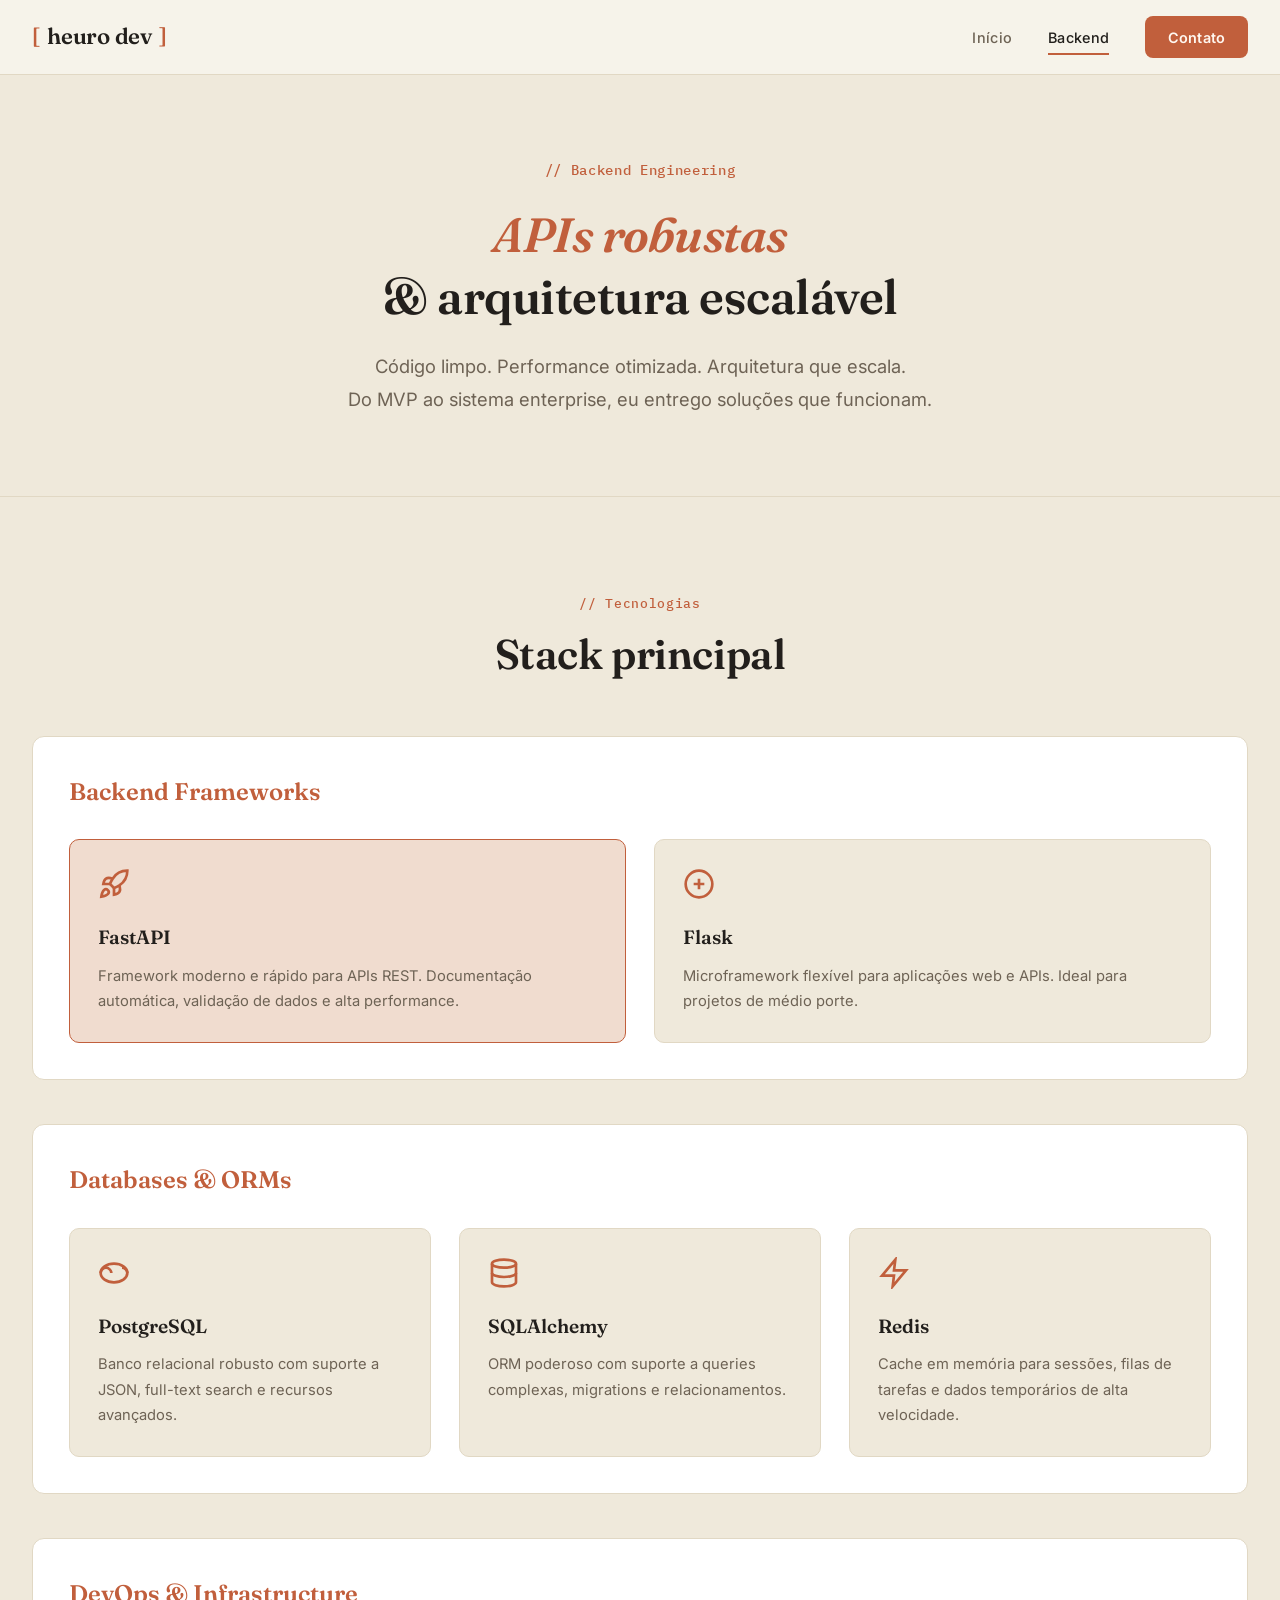
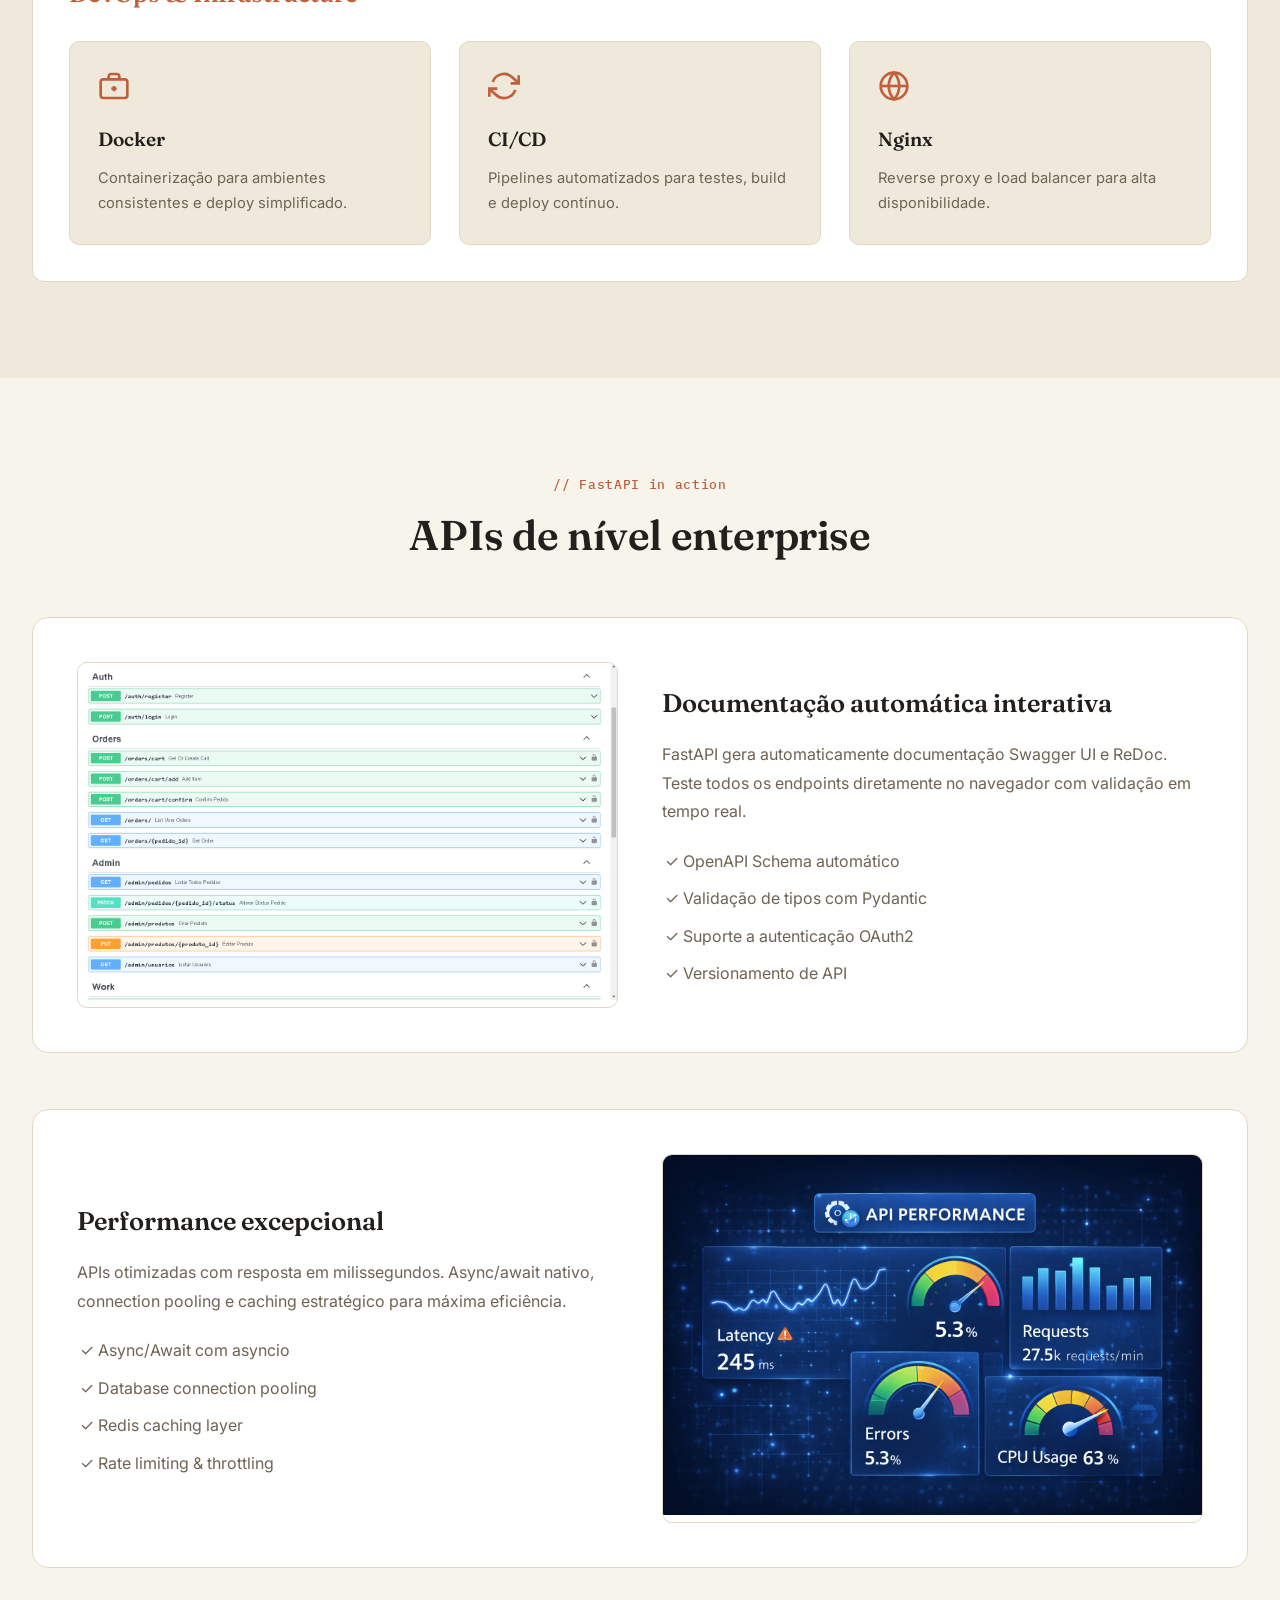
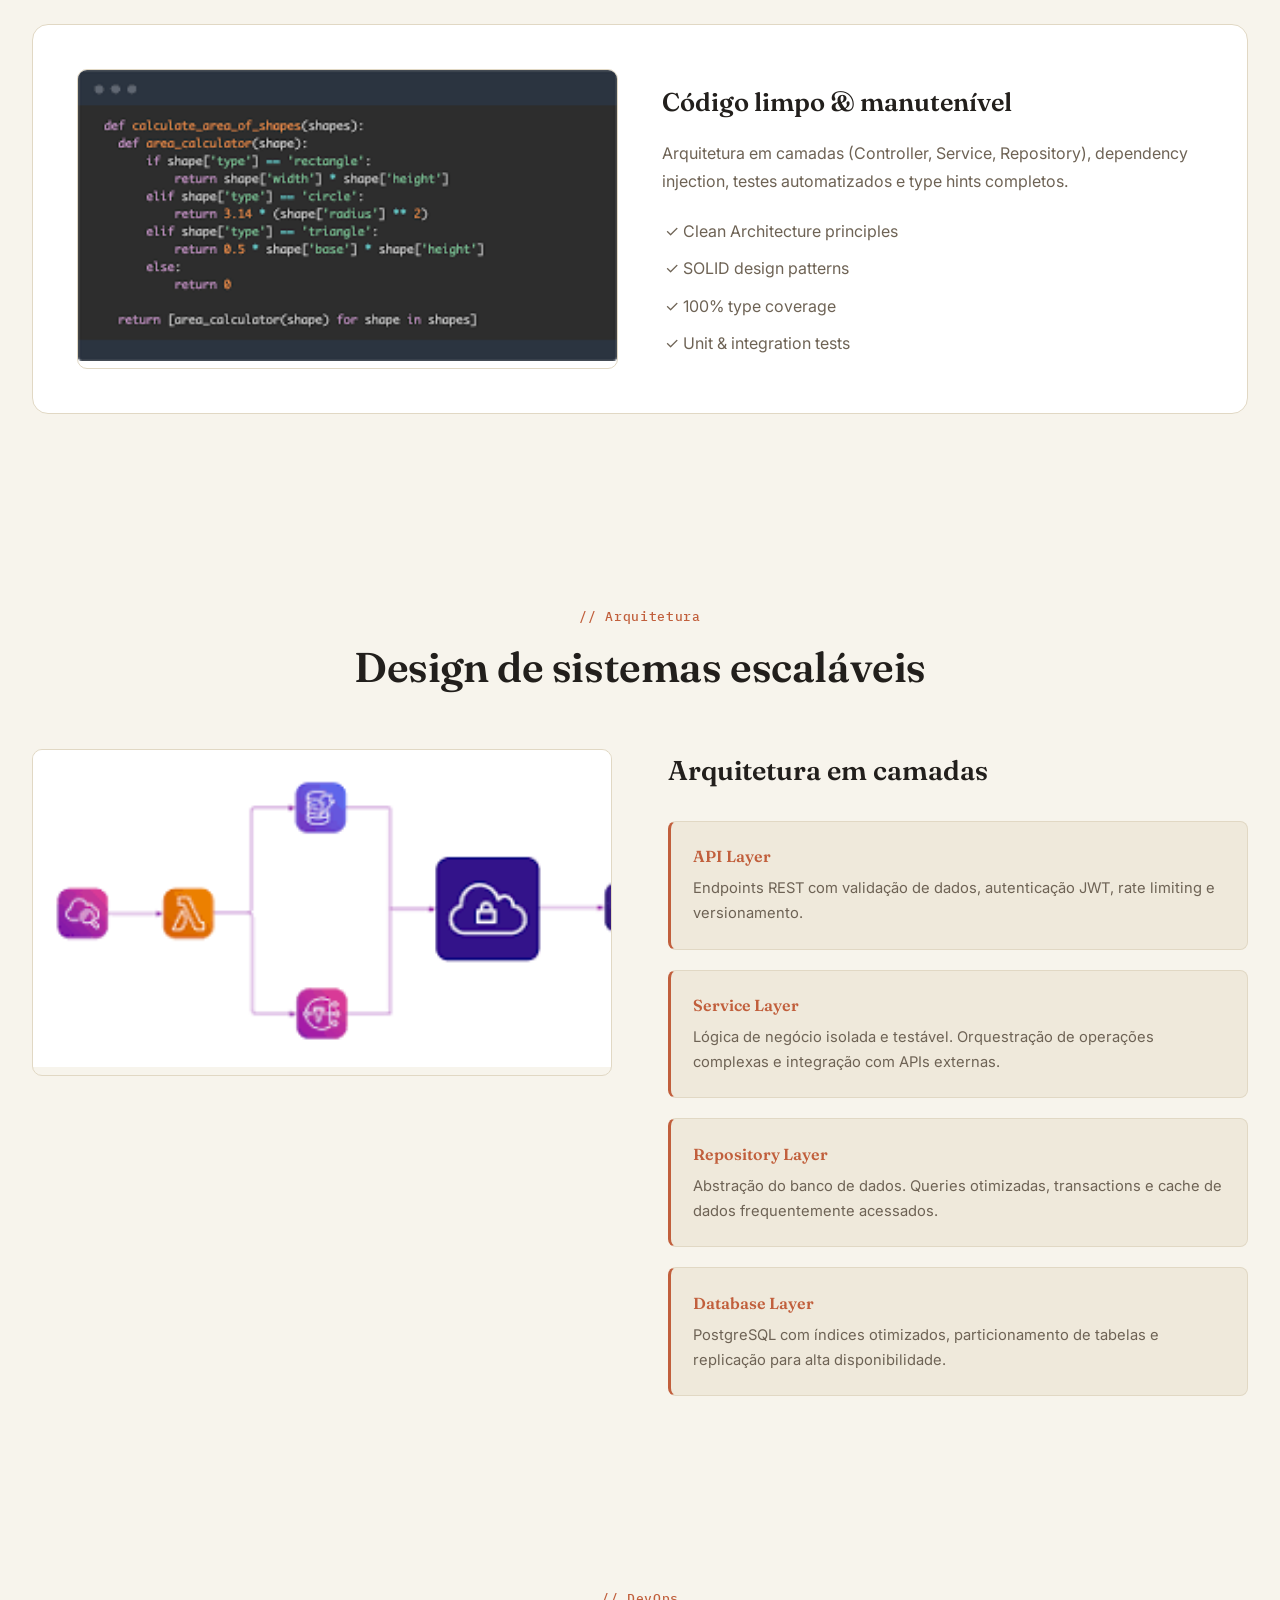
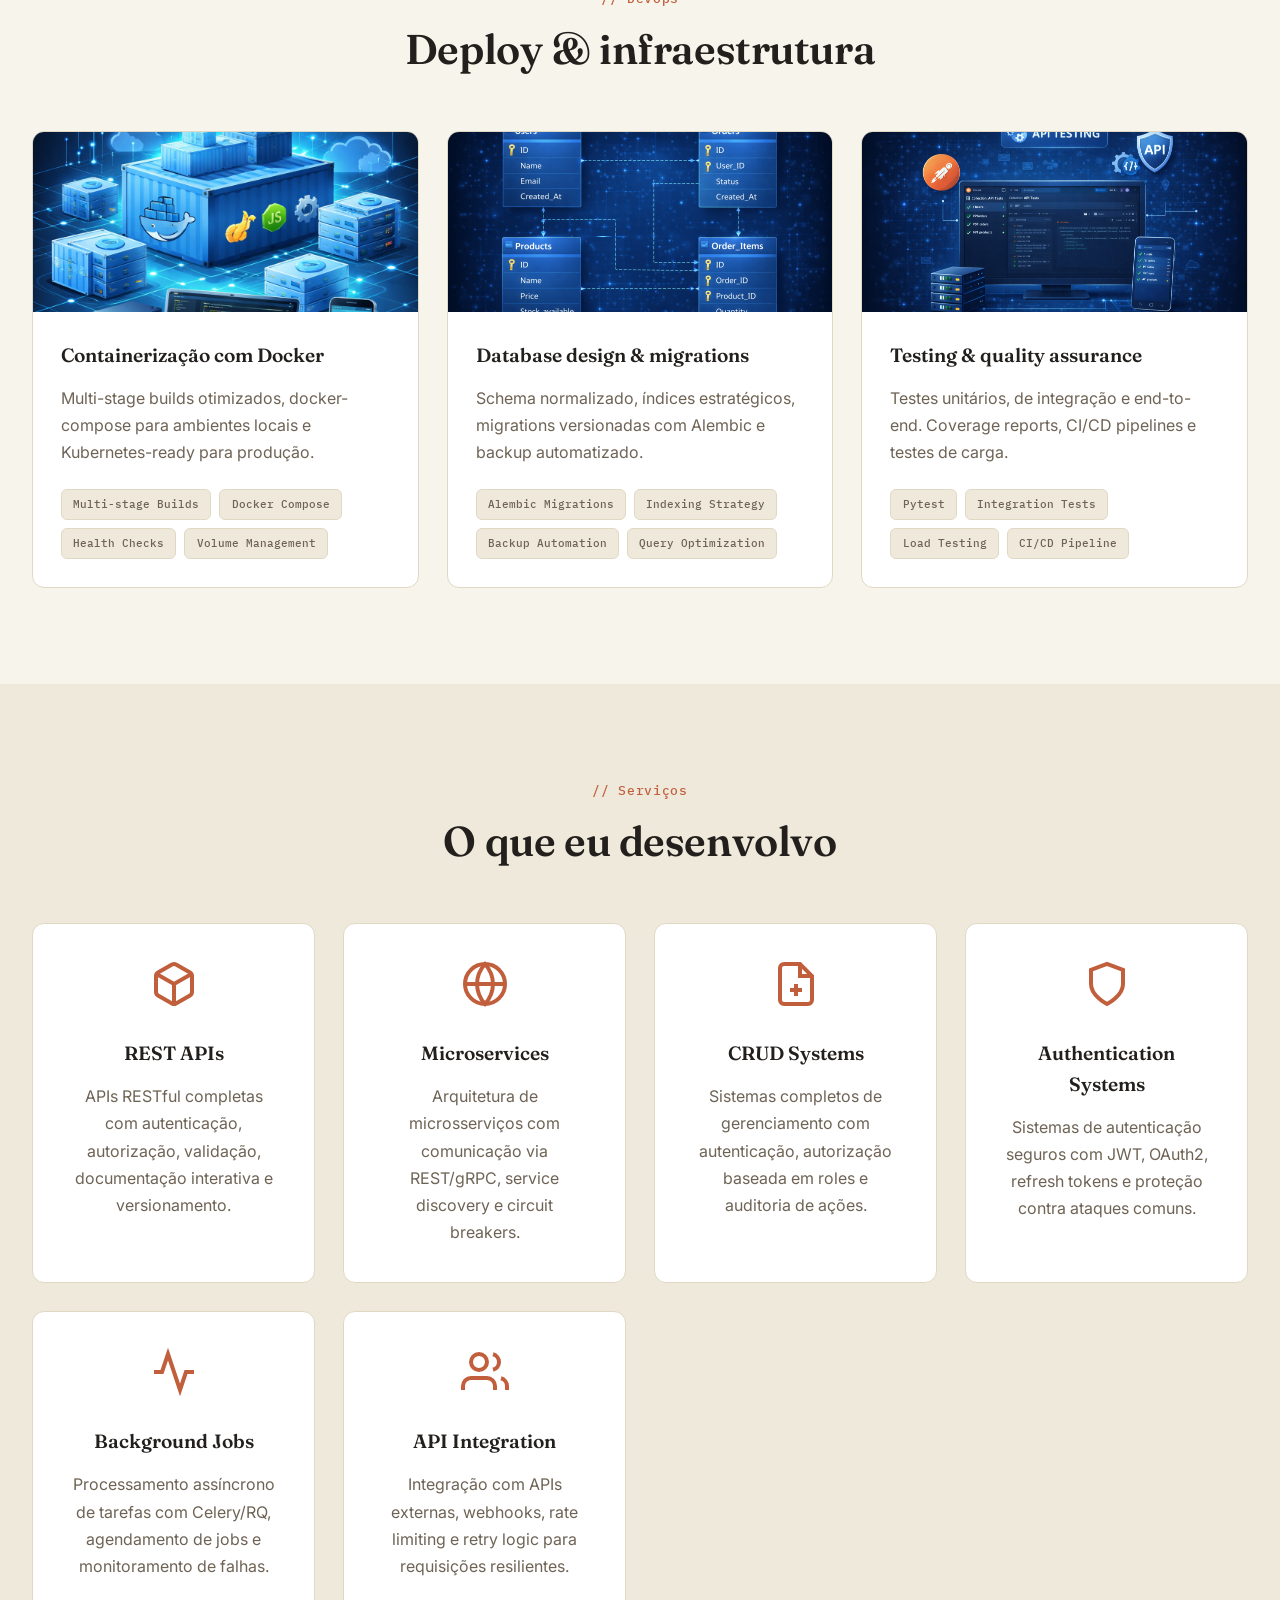
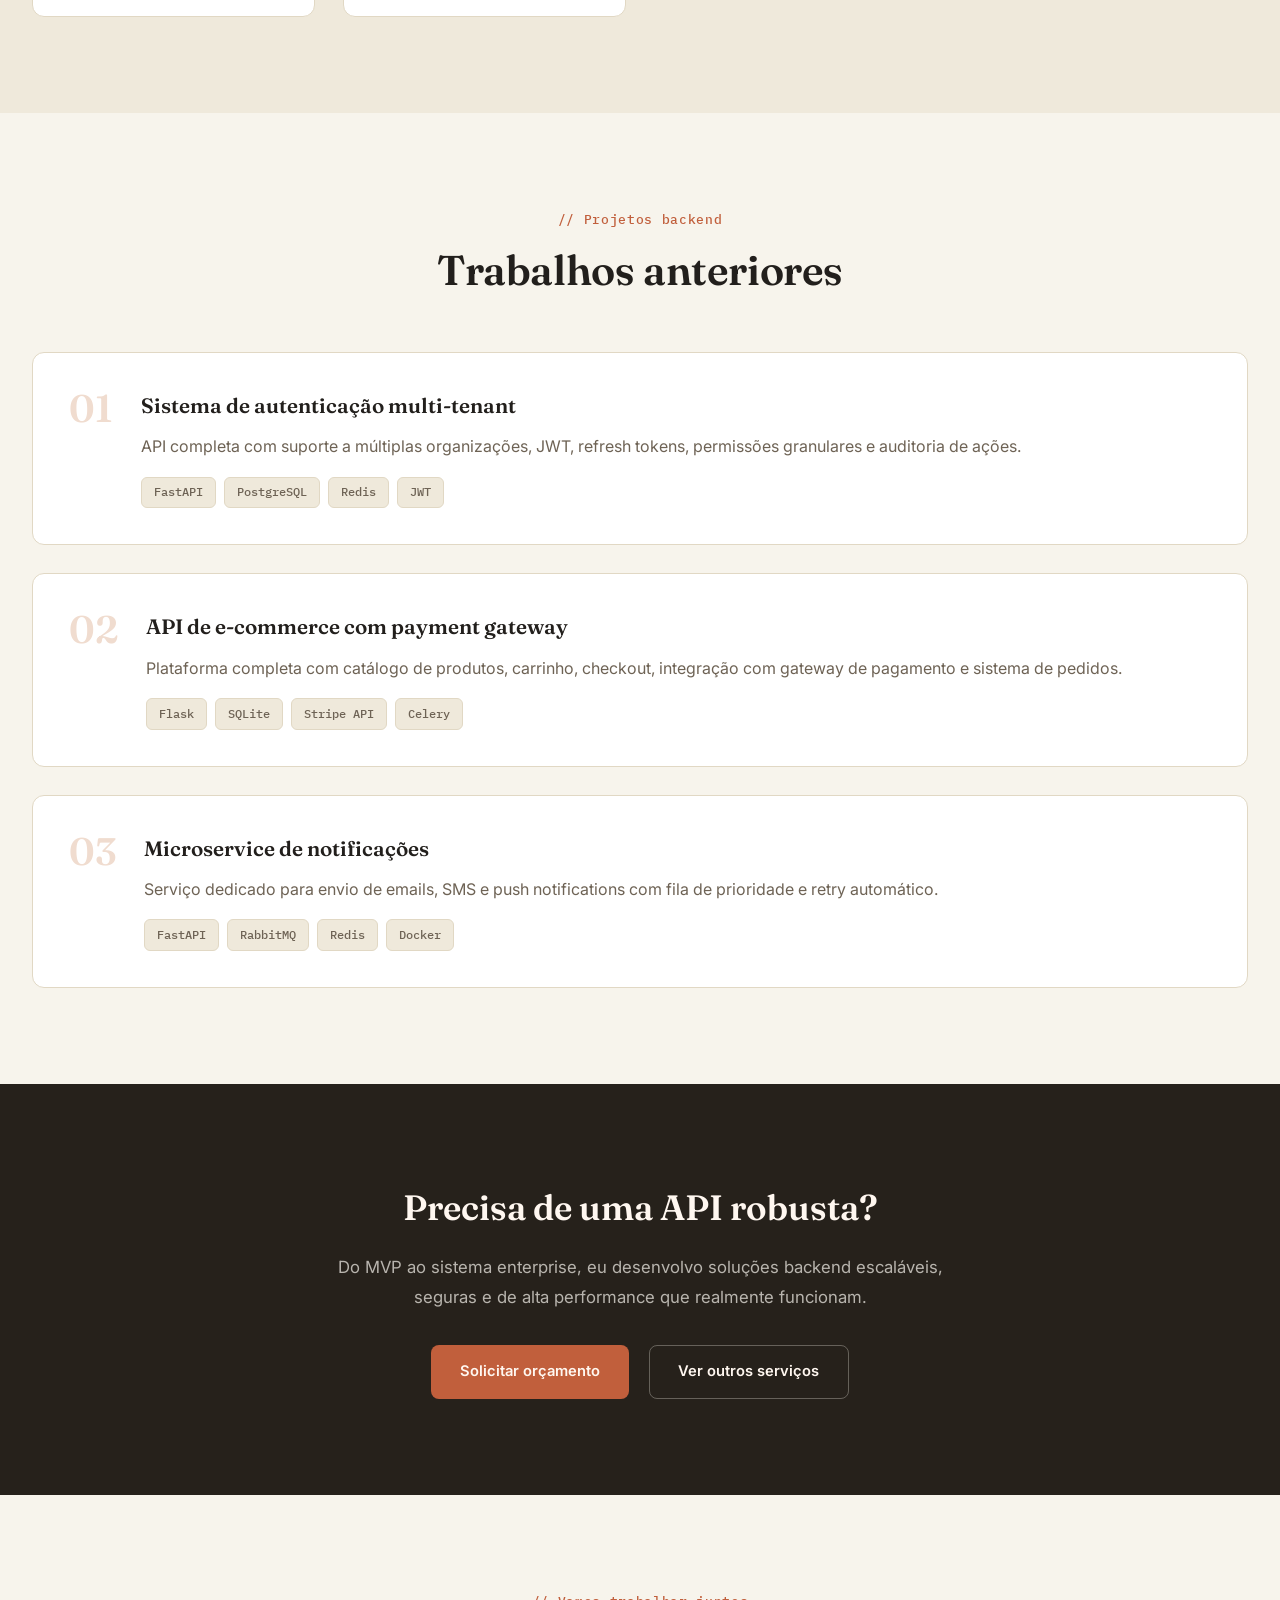
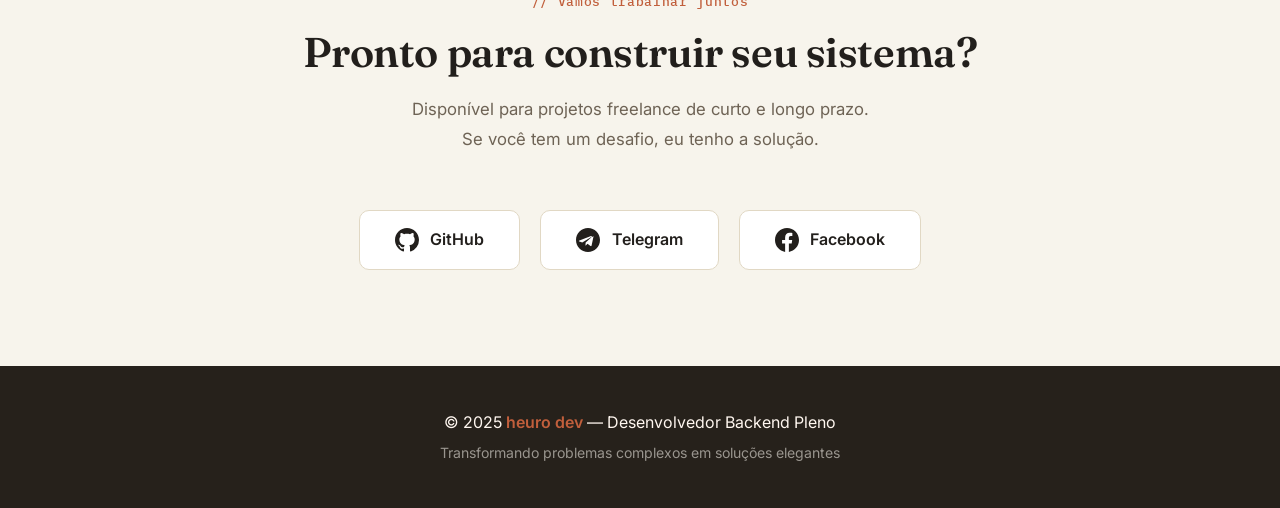
==== commit 3aa22fe0: "Update backend.html" ====
--- a/backend.html
+++ b/backend.html
@@ -3,29 +3,29 @@
 <head>
     <meta charset="UTF-8">
     <meta name="viewport" content="width=device-width, initial-scale=1.0">
-    <title>Backend Development - Heuro</title>
+    <title>Backend Development — Heuro Dev</title>
+    <meta name="description" content="APIs REST com FastAPI, arquitetura em camadas, deploy e infraestrutura. Veja como Heuro constrói backends escaláveis.">
+    <link rel="icon" type="image/svg+xml" href="favicon.svg">
+    <link rel="icon" type="image/x-icon" href="favicon.ico">
+    <link rel="apple-touch-icon" href="apple-touch-icon.png">
     <link rel="stylesheet" href="styles.css">
     <link rel="preconnect" href="https://fonts.googleapis.com">
     <link rel="preconnect" href="https://fonts.gstatic.com" crossorigin>
-    <link href="https://fonts.googleapis.com/css2?family=Orbitron:wght@400;500;700;900&family=IBM+Plex+Mono:wght@300;400;500;600&display=swap" rel="stylesheet">
+    <link href="https://fonts.googleapis.com/css2?family=Fraunces:ital,wght@0,500;0,600;0,700;1,500;1,600&family=Inter:wght@400;500;600;700&family=IBM+Plex+Mono:wght@400;500&display=swap" rel="stylesheet">
 </head>
 <body>
- 
-    <canvas id="matrix-canvas"></canvas>
-
-  
+
     <nav class="navbar">
         <div class="nav-container">
             <div class="nav-logo">
                 <span class="logo-bracket">[</span>
-                <span class="logo-text">HEURO DEV</span>
+                <span class="logo-text">heuro dev</span>
                 <span class="logo-bracket">]</span>
             </div>
             <div class="nav-links">
-                <a href="index.html" class="nav-link">HOME</a>
-                <a href="redteam.html" class="nav-link">RED TEAM</a>
-                <a href="backend.html" class="nav-link active">BACKEND</a>
-                <a href="#contact" class="nav-link nav-cta">CONTATO</a>
+                <a href="index.html" class="nav-link">Início</a>
+                <a href="backend.html" class="nav-link active">Backend</a>
+                <a href="#contact" class="nav-link nav-cta">Contato</a>
             </div>
             <div class="nav-toggle">
                 <span></span>
@@ -35,14 +35,13 @@
         </div>
     </nav>
 
-    
     <section class="page-hero">
         <div class="container">
             <div class="page-hero-content">
-                <span class="page-tag">// BACKEND ENGINEERING</span>
+                <span class="page-tag">// Backend Engineering</span>
                 <h1 class="page-title">
-                    <span class="title-gradient">APIS ROBUSTAS</span>
-                    <span>& ARQUITETURA ESCALÁVEL</span>
+                    <span class="title-gradient">APIs robustas</span>
+                    <span>& arquitetura escalável</span>
                 </h1>
                 <p class="page-subtitle">
                     Código limpo. Performance otimizada. Arquitetura que escala.<br>
@@ -52,12 +51,11 @@
         </div>
     </section>
 
-    
     <section class="tech-stack">
         <div class="container">
             <div class="section-header">
-                <span class="section-tag">// TECNOLOGIAS</span>
-                <h2 class="section-title">STACK PRINCIPAL</h2>
+                <span class="section-tag">// Tecnologias</span>
+                <h2 class="section-title">Stack principal</h2>
             </div>
             <div class="stack-showcase">
                 <div class="stack-category">
@@ -121,12 +119,11 @@
         </div>
     </section>
 
-  
     <section class="fastapi-showcase">
         <div class="container">
             <div class="section-header">
-                <span class="section-tag">// FASTAPI IN ACTION</span>
-                <h2 class="section-title">APIS DE NÍVEL ENTERPRISE</h2>
+                <span class="section-tag">// FastAPI in action</span>
+                <h2 class="section-title">APIs de nível enterprise</h2>
             </div>
             <div class="showcase-grid">
                 <div class="showcase-card">
@@ -134,9 +131,9 @@
                         <img src="fastapi-swagger.png" alt="FastAPI Swagger Documentation">
                     </div>
                     <div class="showcase-content">
-                        <h3 class="showcase-title">Documentação Automática Interativa</h3>
+                        <h3 class="showcase-title">Documentação automática interativa</h3>
                         <p class="showcase-description">
-                            FastAPI gera automaticamente documentação Swagger UI e ReDoc. 
+                            FastAPI gera automaticamente documentação Swagger UI e ReDoc.
                             Teste todos os endpoints diretamente no navegador com validação em tempo real.
                         </p>
                         <ul class="showcase-features">
@@ -153,9 +150,9 @@
                         <img src="api-performance.png" alt="API Performance Metrics">
                     </div>
                     <div class="showcase-content">
-                        <h3 class="showcase-title">Performance Excepcional</h3>
+                        <h3 class="showcase-title">Performance excepcional</h3>
                         <p class="showcase-description">
-                            APIs otimizadas com resposta em milissegundos. Async/await nativo, 
+                            APIs otimizadas com resposta em milissegundos. Async/await nativo,
                             connection pooling e caching estratégico para máxima eficiência.
                         </p>
                         <ul class="showcase-features">
@@ -172,9 +169,9 @@
                         <img src="code-snippet.png" alt="Clean Code Example">
                     </div>
                     <div class="showcase-content">
-                        <h3 class="showcase-title">Código Limpo & Manutenível</h3>
+                        <h3 class="showcase-title">Código limpo & manutenível</h3>
                         <p class="showcase-description">
-                            Arquitetura em camadas (Controller, Service, Repository), 
+                            Arquitetura em camadas (Controller, Service, Repository),
                             dependency injection, testes automatizados e type hints completos.
                         </p>
                         <ul class="showcase-features">
@@ -192,15 +189,15 @@
     <section class="architecture">
         <div class="container">
             <div class="section-header">
-                <span class="section-tag">// ARQUITETURA</span>
-                <h2 class="section-title">DESIGN DE SISTEMAS ESCALÁVEIS</h2>
+                <span class="section-tag">// Arquitetura</span>
+                <h2 class="section-title">Design de sistemas escaláveis</h2>
             </div>
             <div class="architecture-content">
                 <div class="architecture-diagram">
                     <img src="architecture-diagram.png" alt="System Architecture Diagram">
                 </div>
                 <div class="architecture-info">
-                    <h3 class="architecture-title">Arquitetura em Camadas</h3>
+                    <h3 class="architecture-title">Arquitetura em camadas</h3>
                     <div class="architecture-layers">
                         <div class="layer-card">
                             <h4 class="layer-title">API Layer</h4>
@@ -227,8 +224,8 @@
     <section class="devops">
         <div class="container">
             <div class="section-header">
-                <span class="section-tag">// DEVOPS</span>
-                <h2 class="section-title">DEPLOY & INFRAESTRUTURA</h2>
+                <span class="section-tag">// DevOps</span>
+                <h2 class="section-title">Deploy & infraestrutura</h2>
             </div>
             <div class="devops-grid">
                 <div class="devops-card">
@@ -247,7 +244,7 @@
                 <div class="devops-card">
                     <div class="devops-image"><img src="database-schema.png" alt="Database Schema"></div>
                     <div class="devops-content">
-                        <h3 class="devops-title">Database Design & Migrations</h3>
+                        <h3 class="devops-title">Database design & migrations</h3>
                         <p class="devops-description">Schema normalizado, índices estratégicos, migrations versionadas com Alembic e backup automatizado.</p>
                         <div class="devops-features">
                             <span class="feature-badge">Alembic Migrations</span>
@@ -260,7 +257,7 @@
                 <div class="devops-card">
                     <div class="devops-image"><img src="postman-tests.png" alt="API Testing"></div>
                     <div class="devops-content">
-                        <h3 class="devops-title">Testing & Quality Assurance</h3>
+                        <h3 class="devops-title">Testing & quality assurance</h3>
                         <p class="devops-description">Testes unitários, de integração e end-to-end. Coverage reports, CI/CD pipelines e testes de carga.</p>
                         <div class="devops-features">
                             <span class="feature-badge">Pytest</span>
@@ -274,12 +271,11 @@
         </div>
     </section>
 
-    
     <section class="services">
         <div class="container">
             <div class="section-header">
-                <span class="section-tag">// SERVIÇOS</span>
-                <h2 class="section-title">O QUE EU DESENVOLVO</h2>
+                <span class="section-tag">// Serviços</span>
+                <h2 class="section-title">O que eu desenvolvo</h2>
             </div>
             <div class="services-grid">
                 <div class="service-card">
@@ -319,14 +315,14 @@
     <section class="backend-projects">
         <div class="container">
             <div class="section-header">
-                <span class="section-tag">// PROJETOS BACKEND</span>
-                <h2 class="section-title">TRABALHOS ANTERIORES</h2>
+                <span class="section-tag">// Projetos backend</span>
+                <h2 class="section-title">Trabalhos anteriores</h2>
             </div>
             <div class="backend-projects-list">
                 <div class="backend-project">
                     <div class="project-number">01</div>
                     <div class="project-details">
-                        <h3 class="project-name">Sistema de Autenticação Multi-tenant</h3>
+                        <h3 class="project-name">Sistema de autenticação multi-tenant</h3>
                         <p class="project-desc">API completa com suporte a múltiplas organizações, JWT, refresh tokens, permissões granulares e auditoria de ações.</p>
                         <div class="project-tech">
                             <span class="tech-tag">FastAPI</span><span class="tech-tag">PostgreSQL</span><span class="tech-tag">Redis</span><span class="tech-tag">JWT</span>
@@ -336,7 +332,7 @@
                 <div class="backend-project">
                     <div class="project-number">02</div>
                     <div class="project-details">
-                        <h3 class="project-name">API de E-commerce com Payment Gateway</h3>
+                        <h3 class="project-name">API de e-commerce com payment gateway</h3>
                         <p class="project-desc">Plataforma completa com catálogo de produtos, carrinho, checkout, integração com gateway de pagamento e sistema de pedidos.</p>
                         <div class="project-tech">
                             <span class="tech-tag">Flask</span><span class="tech-tag">SQLite</span><span class="tech-tag">Stripe API</span><span class="tech-tag">Celery</span>
@@ -346,7 +342,7 @@
                 <div class="backend-project">
                     <div class="project-number">03</div>
                     <div class="project-details">
-                        <h3 class="project-name">Microservice de Notificações</h3>
+                        <h3 class="project-name">Microservice de notificações</h3>
                         <p class="project-desc">Serviço dedicado para envio de emails, SMS e push notifications com fila de prioridade e retry automático.</p>
                         <div class="project-tech">
                             <span class="tech-tag">FastAPI</span><span class="tech-tag">RabbitMQ</span><span class="tech-tag">Redis</span><span class="tech-tag">Docker</span>
@@ -357,29 +353,27 @@
         </div>
     </section>
 
-    
     <section class="cta-section">
         <div class="container">
             <div class="cta-content">
-                <h2 class="cta-title">PRECISA DE UMA API ROBUSTA?</h2>
+                <h2 class="cta-title">Precisa de uma API robusta?</h2>
                 <p class="cta-description">
                     Do MVP ao sistema enterprise, eu desenvolvo soluções backend escaláveis,<br>
                     seguras e de alta performance que realmente funcionam.
                 </p>
                 <div class="cta-buttons">
-                    <a href="#contact" class="btn btn-primary"><span>SOLICITAR ORÇAMENTO</span></a>
-                    <a href="index.html" class="btn btn-secondary"><span>VER OUTROS SERVIÇOS</span></a>
-                </div>
-            </div>
-        </div>
-    </section>
-
-    
+                    <a href="#contact" class="btn btn-primary"><span>Solicitar orçamento</span></a>
+                    <a href="index.html" class="btn btn-secondary"><span>Ver outros serviços</span></a>
+                </div>
+            </div>
+        </div>
+    </section>
+
     <section class="contact" id="contact">
         <div class="container">
             <div class="section-header">
-                <span class="section-tag">// VAMOS TRABALHAR JUNTOS</span>
-                <h2 class="section-title">PRONTO PARA CONSTRUIR SEU SISTEMA?</h2>
+                <span class="section-tag">// Vamos trabalhar juntos</span>
+                <h2 class="section-title">Pronto para construir seu sistema?</h2>
                 <p class="section-description">
                     Disponível para projetos freelance de curto e longo prazo.<br>
                     Se você tem um desafio, eu tenho a solução.
@@ -408,12 +402,11 @@
         </div>
     </section>
 
-   
     <footer class="footer">
         <div class="container">
             <div class="footer-content">
                 <p class="footer-text">
-                    © 2025 <span class="highlight">HEURO DEV</span> — Hacker Ético • Red Team • Backend Developer
+                    © 2025 <span class="highlight">heuro dev</span> — Desenvolvedor Backend Pleno
                 </p>
                 <p class="footer-subtext">
                     Transformando problemas complexos em soluções elegantes
@@ -422,7 +415,6 @@
         </div>
     </footer>
 
-    <script src="security.js"></script>
     <script src="script.js"></script>
 </body>
 </html>
--- a/styles.css
+++ b/styles.css
@@ -1,44 +1,40 @@
-/* ========================================
-   RESET & BASE STYLES
-   ======================================== */
-   * {
+* {
     margin: 0;
     padding: 0;
     box-sizing: border-box;
 }
 
 :root {
-    /* Color Palette - Cyberpunk Theme */
-    --primary: #00ff9d;
-    --primary-dark: #00cc7d;
-    --secondary: #ff006e;
-    --accent: #00d4ff;
-    --bg-primary: #0a0e1a;
-    --bg-secondary: #0f1419;
-    --bg-tertiary: #1a1f2e;
-    --text-primary: #ffffff;
-    --text-secondary: #a0aec0;
-    --text-muted: #718096;
-    --border-color: rgba(0, 255, 157, 0.1);
-    --glow-primary: rgba(0, 255, 157, 0.4);
-    --glow-secondary: rgba(255, 0, 110, 0.4);
-    
-    /* Typography */
-    --font-display: 'Orbitron', sans-serif;
-    --font-body: 'IBM Plex Mono', monospace;
-    
-    /* Spacing */
-    --spacing-xs: 0.5rem;
-    --spacing-sm: 1rem;
-    --spacing-md: 1.5rem;
-    --spacing-lg: 2rem;
-    --spacing-xl: 3rem;
-    --spacing-2xl: 4rem;
-    
-    /* Transitions */
-    --transition-fast: 150ms ease;
-    --transition-base: 300ms ease;
-    --transition-slow: 500ms ease;
+    --bg: #F7F4EC;
+    --bg-raised: #FFFFFF;
+    --surface: #EFE9DB;
+    --surface-hover: #E7DFCC;
+    --border: #E1D8C4;
+    --ink: #221F1C;
+    --ink-soft: #6E6355;
+    --ink-faint: #A79C89;
+    --accent: #C15F3C;
+    --accent-hover: #A94F30;
+    --accent-tint: #F0DCCF;
+    --panel-dark: #26211B;
+    --panel-dark-raised: #322B23;
+
+    --font-display: 'Fraunces', Georgia, serif;
+    --font-body: 'Inter', -apple-system, sans-serif;
+    --font-mono: 'IBM Plex Mono', monospace;
+
+    --space-xs: 0.5rem;
+    --space-sm: 1rem;
+    --space-md: 1.5rem;
+    --space-lg: 2rem;
+    --space-xl: 3rem;
+    --space-2xl: 4rem;
+
+    --ease: 220ms cubic-bezier(0.4, 0, 0.2, 1);
+    --ease-slow: 480ms cubic-bezier(0.4, 0, 0.2, 1);
+    --radius: 12px;
+    --shadow-card: 0 1px 2px rgba(34, 31, 28, 0.06), 0 12px 24px -12px rgba(34, 31, 28, 0.14);
+    --shadow-card-hover: 0 4px 8px rgba(34, 31, 28, 0.08), 0 24px 40px -16px rgba(34, 31, 28, 0.2);
 }
 
 html {
@@ -47,29 +43,19 @@
 
 body {
     font-family: var(--font-body);
-    background: var(--bg-primary);
-    color: var(--text-primary);
+    background: var(--bg);
+    color: var(--ink);
     line-height: 1.6;
     overflow-x: hidden;
 }
 
 ::selection {
-    background: var(--primary);
-    color: var(--bg-primary);
-}
-
-/* ========================================
-   MATRIX BACKGROUND EFFECT
-   ======================================== */
-#matrix-canvas {
-    position: fixed;
-    top: 0;
-    left: 0;
-    width: 100%;
-    height: 100%;
-    z-index: -1;
-    opacity: 0.15;
-    pointer-events: none;
+    background: var(--accent-tint);
+    color: var(--accent-hover);
+}
+
+a {
+    color: inherit;
 }
 
 /* ========================================
@@ -81,14 +67,14 @@
     left: 0;
     right: 0;
     z-index: 1000;
-    background: rgba(10, 14, 26, 0.95);
-    backdrop-filter: blur(20px);
-    border-bottom: 1px solid var(--border-color);
+    background: rgba(247, 244, 236, 0.9);
+    backdrop-filter: blur(14px);
+    border-bottom: 1px solid var(--border);
     padding: 1rem 0;
 }
 
 .nav-container {
-    max-width: 1400px;
+    max-width: 1280px;
     margin: 0 auto;
     padding: 0 2rem;
     display: flex;
@@ -98,50 +84,50 @@
 
 .nav-logo {
     font-family: var(--font-display);
-    font-size: 1.5rem;
-    font-weight: 900;
-    cursor: pointer;
+    font-size: 1.4rem;
+    font-weight: 600;
+    letter-spacing: -0.01em;
 }
 
 .logo-bracket {
-    color: var(--primary);
+    color: var(--accent);
 }
 
 .logo-text {
-    color: var(--text-primary);
-    margin: 0 0.25rem;
+    color: var(--ink);
+    margin: 0 0.15rem;
 }
 
 .nav-links {
     display: flex;
-    gap: 2rem;
+    gap: 2.25rem;
     align-items: center;
 }
 
 .nav-link {
-    color: var(--text-secondary);
+    color: var(--ink-soft);
     text-decoration: none;
     font-weight: 500;
     font-size: 0.9rem;
-    letter-spacing: 0.05em;
-    transition: var(--transition-base);
+    letter-spacing: 0.02em;
+    transition: color var(--ease);
     position: relative;
 }
 
 .nav-link::after {
     content: '';
     position: absolute;
-    bottom: -4px;
+    bottom: -6px;
     left: 0;
     width: 0;
     height: 2px;
-    background: var(--primary);
-    transition: var(--transition-base);
+    background: var(--accent);
+    transition: width var(--ease);
 }
 
 .nav-link:hover,
 .nav-link.active {
-    color: var(--primary);
+    color: var(--ink);
 }
 
 .nav-link:hover::after,
@@ -150,11 +136,11 @@
 }
 
 .nav-cta {
-    padding: 0.5rem 1.5rem;
-    background: linear-gradient(135deg, var(--primary), var(--accent));
-    color: var(--bg-primary);
-    border-radius: 4px;
-    font-weight: 700;
+    padding: 0.6rem 1.4rem;
+    background: var(--accent);
+    color: #FFF7F0;
+    border-radius: 8px;
+    font-weight: 600;
 }
 
 .nav-cta::after {
@@ -162,9 +148,8 @@
 }
 
 .nav-cta:hover {
-    color: var(--bg-primary);
-    transform: translateY(-2px);
-    box-shadow: 0 8px 20px var(--glow-primary);
+    color: #FFF7F0;
+    background: var(--accent-hover);
 }
 
 .nav-toggle {
@@ -175,14 +160,14 @@
 }
 
 .nav-toggle span {
-    width: 25px;
+    width: 22px;
     height: 2px;
-    background: var(--primary);
-    transition: var(--transition-base);
-}
-
-/* ========================================
-   HERO SECTION
+    background: var(--ink);
+    transition: transform var(--ease), opacity var(--ease);
+}
+
+/* ========================================
+   HERO
    ======================================== */
 .hero {
     min-height: 100vh;
@@ -194,60 +179,56 @@
 }
 
 .hero-container {
-    max-width: 1400px;
+    max-width: 1280px;
     margin: 0 auto;
     display: grid;
-    grid-template-columns: 1.2fr 1fr;
+    grid-template-columns: 1.15fr 1fr;
     gap: 4rem;
     align-items: center;
 }
 
 .hero-content {
-    animation: fadeInUp 1s ease;
+    animation: fadeInUp 0.8s var(--ease);
 }
 
 .hero-badge {
     display: inline-flex;
     align-items: center;
-    gap: 0.5rem;
+    gap: 0.6rem;
     padding: 0.5rem 1rem;
-    background: rgba(0, 255, 157, 0.1);
-    border: 1px solid var(--primary);
+    background: var(--bg-raised);
+    border: 1px solid var(--border);
     border-radius: 50px;
-    font-size: 0.75rem;
-    font-weight: 600;
-    letter-spacing: 0.1em;
-    color: var(--primary);
+    font-size: 0.78rem;
+    font-weight: 600;
+    letter-spacing: 0.04em;
+    color: var(--ink-soft);
     margin-bottom: 2rem;
 }
 
 .badge-pulse {
-    width: 8px;
-    height: 8px;
-    background: var(--primary);
+    width: 7px;
+    height: 7px;
+    background: var(--accent);
     border-radius: 50%;
-    animation: pulse 2s infinite;
+    animation: pulse 2.4s infinite;
 }
 
 @keyframes pulse {
-    0%, 100% {
-        opacity: 1;
-        transform: scale(1);
-    }
-    50% {
-        opacity: 0.5;
-        transform: scale(1.2);
-    }
+    0%, 100% { opacity: 1; transform: scale(1); }
+    50% { opacity: 0.5; transform: scale(1.25); }
 }
 
 .hero-title {
     font-family: var(--font-display);
-    font-size: 4rem;
-    font-weight: 900;
-    line-height: 1.1;
+    font-size: 3.6rem;
+    font-weight: 600;
+    line-height: 1.08;
+    letter-spacing: -0.01em;
     margin-bottom: 1.5rem;
     display: flex;
     flex-direction: column;
+    color: var(--ink);
 }
 
 .title-line {
@@ -255,31 +236,30 @@
 }
 
 .title-gradient {
-    background: linear-gradient(135deg, var(--primary), var(--accent));
-    -webkit-background-clip: text;
-    -webkit-text-fill-color: transparent;
-    background-clip: text;
+    color: var(--accent);
+    font-style: italic;
 }
 
 .hero-subtitle {
     font-size: 1.1rem;
-    color: var(--text-secondary);
+    color: var(--ink-soft);
     margin-bottom: 2rem;
-    line-height: 1.8;
+    line-height: 1.75;
+    max-width: 46ch;
 }
 
 .highlight {
-    color: var(--primary);
-    font-weight: 700;
+    color: var(--accent);
+    font-weight: 600;
 }
 
 .hero-stats {
     display: flex;
-    gap: 3rem;
+    gap: 2.5rem;
     margin: 2rem 0;
-    padding: 2rem 0;
-    border-top: 1px solid var(--border-color);
-    border-bottom: 1px solid var(--border-color);
+    padding: 1.75rem 0;
+    border-top: 1px solid var(--border);
+    border-bottom: 1px solid var(--border);
 }
 
 .stat-item {
@@ -289,15 +269,15 @@
 
 .stat-number {
     font-family: var(--font-display);
-    font-size: 2.5rem;
-    font-weight: 900;
-    color: var(--primary);
+    font-size: 2.2rem;
+    font-weight: 600;
+    color: var(--ink);
     line-height: 1;
 }
 
 .stat-label {
-    font-size: 0.85rem;
-    color: var(--text-muted);
+    font-size: 0.82rem;
+    color: var(--ink-faint);
     margin-top: 0.5rem;
 }
 
@@ -311,37 +291,36 @@
     display: inline-flex;
     align-items: center;
     gap: 0.5rem;
-    padding: 1rem 2rem;
+    padding: 0.9rem 1.8rem;
     font-family: var(--font-body);
     font-weight: 600;
-    font-size: 0.9rem;
-    letter-spacing: 0.05em;
+    font-size: 0.92rem;
     text-decoration: none;
-    border-radius: 4px;
-    transition: var(--transition-base);
+    border-radius: 8px;
+    transition: transform var(--ease), box-shadow var(--ease), background var(--ease);
     cursor: pointer;
     border: none;
 }
 
 .btn-primary {
-    background: linear-gradient(135deg, var(--primary), var(--accent));
-    color: var(--bg-primary);
-    box-shadow: 0 4px 15px rgba(0, 255, 157, 0.2);
+    background: var(--accent);
+    color: #FFF7F0;
 }
 
 .btn-primary:hover {
+    background: var(--accent-hover);
     transform: translateY(-2px);
-    box-shadow: 0 8px 25px var(--glow-primary);
+    box-shadow: 0 10px 24px -8px rgba(193, 95, 60, 0.5);
 }
 
 .btn-secondary {
     background: transparent;
-    color: var(--text-primary);
-    border: 2px solid var(--primary);
+    color: var(--ink);
+    border: 1.5px solid var(--border);
 }
 
 .btn-secondary:hover {
-    background: rgba(0, 255, 157, 0.1);
+    border-color: var(--ink-faint);
     transform: translateY(-2px);
 }
 
@@ -350,72 +329,46 @@
     display: flex;
     align-items: center;
     justify-content: center;
-    animation: fadeInRight 1s ease;
+    animation: fadeInRight 0.9s var(--ease);
 }
 
 .image-glow {
     position: absolute;
-    width: 400px;
-    height: 400px;
-    background: radial-gradient(circle, var(--glow-primary), transparent 70%);
+    width: 380px;
+    height: 380px;
+    background: radial-gradient(circle, var(--accent-tint), transparent 70%);
     border-radius: 50%;
-    animation: glow 3s infinite;
-}
-
-@keyframes glow {
-    0%, 100% {
-        opacity: 0.3;
-        transform: scale(1);
-    }
-    50% {
-        opacity: 0.6;
-        transform: scale(1.1);
-    }
 }
 
 .avatar-img {
     position: relative;
-    width: 350px;
-    height: 350px;
-    border-radius: 50%;
+    width: 340px;
+    height: 340px;
+    border-radius: 28px;
     object-fit: cover;
-    border: 4px solid var(--primary);
-    box-shadow: 0 0 50px var(--glow-primary);
+    border: 6px solid var(--bg-raised);
+    box-shadow: var(--shadow-card-hover);
     z-index: 2;
 }
 
 .avatar-ring,
 .avatar-ring-2 {
     position: absolute;
-    border: 2px solid var(--primary);
-    border-radius: 50%;
-    opacity: 0.3;
-    animation: rotate 20s linear infinite;
+    border: 1.5px solid var(--border);
+    border-radius: 32px;
 }
 
 .avatar-ring {
-    width: 400px;
-    height: 400px;
-    border-right-color: transparent;
-    border-bottom-color: transparent;
+    width: 380px;
+    height: 380px;
+    transform: rotate(-4deg);
 }
 
 .avatar-ring-2 {
-    width: 450px;
-    height: 450px;
-    border-left-color: transparent;
-    border-top-color: transparent;
-    animation-direction: reverse;
-    animation-duration: 15s;
-}
-
-@keyframes rotate {
-    from {
-        transform: rotate(0deg);
-    }
-    to {
-        transform: rotate(360deg);
-    }
+    width: 380px;
+    height: 380px;
+    transform: rotate(4deg);
+    border-color: var(--accent-tint);
 }
 
 .hero-scroll {
@@ -427,34 +380,28 @@
     flex-direction: column;
     align-items: center;
     gap: 0.5rem;
-    color: var(--text-muted);
-    font-size: 0.75rem;
+    color: var(--ink-faint);
+    font-size: 0.72rem;
     letter-spacing: 0.1em;
 }
 
 .scroll-line {
     width: 1px;
-    height: 40px;
-    background: linear-gradient(to bottom, var(--primary), transparent);
-    animation: scrollDown 2s infinite;
+    height: 36px;
+    background: linear-gradient(to bottom, var(--ink-faint), transparent);
+    animation: scrollDown 2.2s infinite;
 }
 
 @keyframes scrollDown {
-    0%, 100% {
-        opacity: 0;
-        transform: translateY(-10px);
-    }
-    50% {
-        opacity: 1;
-        transform: translateY(10px);
-    }
+    0%, 100% { opacity: 0; transform: translateY(-8px); }
+    50% { opacity: 1; transform: translateY(8px); }
 }
 
 /* ========================================
    COMMON SECTION STYLES
    ======================================== */
 .container {
-    max-width: 1400px;
+    max-width: 1280px;
     margin: 0 auto;
     padding: 0 2rem;
 }
@@ -465,94 +412,77 @@
 
 .section-header {
     text-align: center;
-    margin-bottom: 4rem;
+    margin-bottom: 3.5rem;
 }
 
 .section-tag {
-    color: var(--primary);
-    font-size: 0.85rem;
-    font-weight: 600;
-    letter-spacing: 0.15em;
+    color: var(--accent);
+    font-family: var(--font-mono);
+    font-size: 0.82rem;
+    font-weight: 500;
+    letter-spacing: 0.05em;
     display: block;
     margin-bottom: 1rem;
 }
 
 .section-title {
     font-family: var(--font-display);
-    font-size: 3rem;
-    font-weight: 900;
+    font-size: 2.6rem;
+    font-weight: 600;
+    letter-spacing: -0.01em;
     line-height: 1.2;
     margin-bottom: 1rem;
 }
 
 .section-description {
-    font-size: 1.1rem;
-    color: var(--text-secondary);
-    max-width: 700px;
+    font-size: 1.05rem;
+    color: var(--ink-soft);
+    max-width: 640px;
     margin: 0 auto;
     line-height: 1.8;
 }
 
 /* ========================================
-   EXPERTISE SECTION
+   EXPERTISE
    ======================================== */
 .expertise {
-    background: var(--bg-secondary);
+    background: var(--surface);
 }
 
 .expertise-grid {
     display: grid;
-    grid-template-columns: repeat(auto-fit, minmax(350px, 1fr));
-    gap: 2rem;
+    grid-template-columns: repeat(auto-fit, minmax(320px, 1fr));
+    gap: 1.75rem;
 }
 
 .expertise-card {
-    background: var(--bg-tertiary);
-    border: 1px solid var(--border-color);
-    border-radius: 8px;
-    padding: 2.5rem;
-    transition: var(--transition-base);
-    position: relative;
-    overflow: hidden;
-}
-
-.expertise-card::before {
-    content: '';
-    position: absolute;
-    top: 0;
-    left: 0;
-    width: 100%;
-    height: 4px;
-    background: linear-gradient(90deg, var(--primary), var(--accent));
-    transform: scaleX(0);
-    transform-origin: left;
-    transition: var(--transition-base);
+    background: var(--bg-raised);
+    border: 1px solid var(--border);
+    border-radius: var(--radius);
+    padding: 2.25rem;
+    transition: transform var(--ease), box-shadow var(--ease), border-color var(--ease);
 }
 
 .expertise-card:hover {
-    transform: translateY(-8px);
-    border-color: var(--primary);
-    box-shadow: 0 20px 40px rgba(0, 0, 0, 0.4);
-}
-
-.expertise-card:hover::before {
-    transform: scaleX(1);
+    transform: translateY(-6px);
+    border-color: var(--accent);
+    box-shadow: var(--shadow-card);
 }
 
 .card-icon {
-    color: var(--primary);
+    color: var(--accent);
     margin-bottom: 1.5rem;
 }
 
 .card-title {
     font-family: var(--font-display);
-    font-size: 1.5rem;
-    font-weight: 700;
-    margin-bottom: 1rem;
+    font-size: 1.35rem;
+    font-weight: 600;
+    margin-bottom: 0.9rem;
 }
 
 .card-description {
-    color: var(--text-secondary);
+    color: var(--ink-soft);
     margin-bottom: 1.5rem;
     line-height: 1.7;
 }
@@ -565,78 +495,81 @@
 }
 
 .tag {
-    padding: 0.4rem 0.8rem;
-    background: rgba(0, 255, 157, 0.1);
-    color: var(--primary);
-    border: 1px solid var(--primary);
-    border-radius: 4px;
-    font-size: 0.75rem;
-    font-weight: 600;
+    padding: 0.35rem 0.75rem;
+    background: var(--surface);
+    color: var(--ink-soft);
+    border: 1px solid var(--border);
+    border-radius: 6px;
+    font-family: var(--font-mono);
+    font-size: 0.72rem;
+    font-weight: 500;
 }
 
 .card-link {
-    color: var(--primary);
+    color: var(--accent);
     text-decoration: none;
     font-weight: 600;
     display: inline-flex;
     align-items: center;
-    transition: var(--transition-base);
+    gap: 0.3rem;
+    transition: gap var(--ease);
 }
 
 .card-link:hover {
-    gap: 0.5rem;
-}
-
-/* ========================================
-   PROJECTS SECTION
+    gap: 0.6rem;
+}
+
+/* ========================================
+   PROJECTS
    ======================================== */
 .projects-grid {
     display: grid;
     grid-template-columns: repeat(auto-fit, minmax(320px, 1fr));
-    gap: 2rem;
+    gap: 1.75rem;
 }
 
 .project-card {
-    background: var(--bg-tertiary);
-    border: 1px solid var(--border-color);
-    border-radius: 8px;
+    background: var(--bg-raised);
+    border: 1px solid var(--border);
+    border-radius: var(--radius);
     overflow: hidden;
-    transition: var(--transition-base);
+    transition: transform var(--ease), box-shadow var(--ease), border-color var(--ease);
 }
 
 .project-card:hover {
-    transform: translateY(-8px);
-    border-color: var(--primary);
-    box-shadow: 0 20px 40px rgba(0, 0, 0, 0.4);
+    transform: translateY(-6px);
+    border-color: var(--accent);
+    box-shadow: var(--shadow-card);
 }
 
 .project-image {
     position: relative;
     width: 100%;
-    height: 250px;
+    height: 220px;
     overflow: hidden;
+    background: var(--surface);
 }
 
 .project-image img {
     width: 100%;
     height: 100%;
     object-fit: cover;
-    transition: var(--transition-slow);
+    transition: transform var(--ease-slow);
 }
 
 .project-card:hover .project-image img {
-    transform: scale(1.1);
+    transform: scale(1.06);
 }
 
 .project-overlay {
     position: absolute;
     inset: 0;
-    background: rgba(0, 0, 0, 0.8);
+    background: rgba(34, 31, 28, 0.55);
     display: flex;
     align-items: center;
     justify-content: center;
     opacity: 0;
-    transition: var(--transition-base);
+    transition: opacity var(--ease);
 }
 
 .project-card:hover .project-overlay {
@@ -644,33 +577,32 @@
 }
 
 .project-link {
-    padding: 0.8rem 1.5rem;
-    background: var(--primary);
-    color: var(--bg-primary);
+    padding: 0.75rem 1.4rem;
+    background: #FFF7F0;
+    color: var(--ink);
     text-decoration: none;
-    font-weight: 700;
-    border-radius: 4px;
-    transition: var(--transition-base);
+    font-weight: 600;
+    border-radius: 8px;
+    transition: transform var(--ease);
 }
 
 .project-link:hover {
-    background: var(--primary-dark);
     transform: scale(1.05);
 }
 
 .project-info {
-    padding: 2rem;
+    padding: 1.75rem;
 }
 
 .project-title {
     font-family: var(--font-display);
-    font-size: 1.3rem;
-    font-weight: 700;
-    margin-bottom: 1rem;
+    font-size: 1.25rem;
+    font-weight: 600;
+    margin-bottom: 0.8rem;
 }
 
 .project-description {
-    color: var(--text-secondary);
+    color: var(--ink-soft);
     margin-bottom: 1rem;
     line-height: 1.7;
 }
@@ -682,102 +614,90 @@
 }
 
 /* ========================================
-   SKILLS SECTION
-   ======================================== */
-.skills {
-    background: var(--bg-secondary);
-}
-
+   SKILLS
+   ======================================== */
 .skills-categories {
     display: grid;
-    grid-template-columns: repeat(auto-fit, minmax(300px, 1fr));
-    gap: 3rem;
+    grid-template-columns: repeat(auto-fit, minmax(280px, 1fr));
+    gap: 2.5rem;
 }
 
 .skill-category {
-    background: var(--bg-tertiary);
-    border: 1px solid var(--border-color);
-    border-radius: 8px;
+    background: var(--bg-raised);
+    border: 1px solid var(--border);
+    border-radius: var(--radius);
     padding: 2rem;
 }
 
 .category-title {
     font-family: var(--font-display);
-    font-size: 1.3rem;
-    font-weight: 700;
-    margin-bottom: 1.5rem;
-    color: var(--primary);
+    font-size: 1.25rem;
+    font-weight: 600;
+    margin-bottom: 1.4rem;
+    color: var(--accent);
 }
 
 .skill-list {
     display: flex;
     flex-direction: column;
-    gap: 0.8rem;
+    gap: 0.7rem;
 }
 
 .skill-item {
-    padding: 0.8rem 1rem;
-    background: rgba(0, 255, 157, 0.05);
-    border-left: 3px solid var(--primary);
-    border-radius: 4px;
-    transition: var(--transition-base);
+    padding: 0.75rem 1rem;
+    background: var(--surface);
+    border-left: 3px solid var(--accent);
+    border-radius: 6px;
+    font-size: 0.92rem;
+    transition: transform var(--ease), background var(--ease);
 }
 
 .skill-item:hover {
-    background: rgba(0, 255, 157, 0.1);
-    transform: translateX(8px);
-}
-
-/* ========================================
-   CERTIFICATION SECTION
+    background: var(--surface-hover);
+    transform: translateX(6px);
+}
+
+/* ========================================
+   CERTIFICATION
    ======================================== */
 .certification {
-    background: var(--bg-tertiary);
+    background: var(--surface);
 }
 
 .cert-card {
-    background: linear-gradient(135deg, rgba(0, 255, 157, 0.05), rgba(0, 212, 255, 0.05));
-    border: 2px solid var(--primary);
-    border-radius: 12px;
-    padding: 3rem;
+    background: var(--bg-raised);
+    border: 1px solid var(--border);
+    border-radius: 16px;
+    padding: 2.75rem;
     display: grid;
     grid-template-columns: auto 1fr;
-    gap: 3rem;
+    gap: 2.75rem;
     align-items: center;
-    max-width: 900px;
+    max-width: 880px;
     margin: 0 auto;
+    box-shadow: var(--shadow-card);
 }
 
 .cert-badge {
-    color: var(--primary);
-    animation: float 3s ease-in-out infinite;
-}
-
-@keyframes float {
-    0%, 100% {
-        transform: translateY(0);
-    }
-    50% {
-        transform: translateY(-10px);
-    }
+    color: var(--accent);
 }
 
 .cert-title {
     font-family: var(--font-display);
-    font-size: 2rem;
-    font-weight: 900;
+    font-size: 1.7rem;
+    font-weight: 600;
     margin-bottom: 0.5rem;
 }
 
 .cert-subtitle {
-    color: var(--text-secondary);
-    margin-bottom: 2rem;
+    color: var(--ink-soft);
+    margin-bottom: 1.75rem;
 }
 
 .cert-stats {
     display: grid;
     grid-template-columns: repeat(4, 1fr);
-    gap: 2rem;
+    gap: 1.5rem;
 }
 
 .cert-stat {
@@ -786,64 +706,61 @@
 }
 
 .cert-label {
-    font-size: 0.85rem;
-    color: var(--text-muted);
-    margin-bottom: 0.5rem;
+    font-size: 0.78rem;
+    color: var(--ink-faint);
+    margin-bottom: 0.4rem;
 }
 
 .cert-value {
     font-family: var(--font-display);
-    font-size: 1.8rem;
-    font-weight: 700;
-    color: var(--primary);
+    font-size: 1.55rem;
+    font-weight: 600;
+    color: var(--ink);
 }
 
 .cert-approved {
-    color: var(--primary);
-}
-
-/* ========================================
-   CONTACT SECTION
-   ======================================== */
-.contact {
-    background: var(--bg-secondary);
-}
-
+    color: var(--accent);
+}
+
+/* ========================================
+   CONTACT
+   ======================================== */
 .contact-cta {
     display: flex;
+    flex-wrap: wrap;
     justify-content: center;
-    gap: 1.5rem;
-    margin-top: 3rem;
+    gap: 1.25rem;
+    margin-top: 2.75rem;
 }
 
 .contact-btn {
     display: inline-flex;
     align-items: center;
-    gap: 0.8rem;
-    padding: 1.2rem 2.5rem;
-    background: var(--bg-tertiary);
-    border: 2px solid var(--primary);
-    color: var(--text-primary);
+    gap: 0.7rem;
+    padding: 1rem 2.2rem;
+    background: var(--bg-raised);
+    border: 1.5px solid var(--border);
+    color: var(--ink);
     text-decoration: none;
-    font-weight: 700;
-    border-radius: 8px;
-    transition: var(--transition-base);
+    font-weight: 600;
+    border-radius: 10px;
+    transition: transform var(--ease), border-color var(--ease), background var(--ease);
 }
 
 .contact-btn:hover {
-    background: var(--primary);
-    color: var(--bg-primary);
-    transform: translateY(-4px);
-    box-shadow: 0 10px 30px var(--glow-primary);
+    background: var(--ink);
+    border-color: var(--ink);
+    color: var(--bg);
+    transform: translateY(-3px);
 }
 
 /* ========================================
    FOOTER
    ======================================== */
 .footer {
-    background: var(--bg-primary);
-    border-top: 1px solid var(--border-color);
-    padding: 3rem 0;
+    background: var(--panel-dark);
+    color: rgba(247, 244, 236, 0.75);
+    padding: 2.75rem 0;
 }
 
 .footer-content {
@@ -852,312 +769,86 @@
 
 .footer-text {
     font-size: 1rem;
-    margin-bottom: 0.5rem;
+    margin-bottom: 0.4rem;
+    color: #FFF7F0;
+}
+
+.footer-text .highlight {
+    color: var(--accent);
 }
 
 .footer-subtext {
-    color: var(--text-muted);
-    font-size: 0.9rem;
-}
-
-/* ========================================
-   PAGE HERO (Internal Pages)
+    color: rgba(247, 244, 236, 0.55);
+    font-size: 0.88rem;
+}
+
+/* ========================================
+   PAGE HERO (internal pages)
    ======================================== */
 .page-hero {
-    padding: 10rem 2rem 6rem;
-    background: linear-gradient(135deg, rgba(0, 255, 157, 0.05), rgba(0, 212, 255, 0.05));
-    border-bottom: 1px solid var(--border-color);
+    padding: 10rem 2rem 5rem;
+    background: var(--surface);
+    border-bottom: 1px solid var(--border);
 }
 
 .page-hero-content {
-    max-width: 900px;
+    max-width: 860px;
     margin: 0 auto;
     text-align: center;
 }
 
 .page-tag {
-    color: var(--primary);
-    font-size: 0.9rem;
-    font-weight: 600;
-    letter-spacing: 0.15em;
+    color: var(--accent);
+    font-family: var(--font-mono);
+    font-size: 0.85rem;
+    font-weight: 500;
+    letter-spacing: 0.05em;
     display: block;
     margin-bottom: 1.5rem;
 }
 
 .page-title {
     font-family: var(--font-display);
-    font-size: 4rem;
-    font-weight: 900;
+    font-size: 3rem;
+    font-weight: 600;
+    letter-spacing: -0.01em;
     line-height: 1.2;
     margin-bottom: 1.5rem;
     display: flex;
     flex-direction: column;
-    gap: 0.5rem;
+    gap: 0.3rem;
 }
 
 .page-subtitle {
-    font-size: 1.2rem;
-    color: var(--text-secondary);
+    font-size: 1.15rem;
+    color: var(--ink-soft);
     line-height: 1.8;
 }
 
 /* ========================================
-   METHODOLOGY SECTION (Red Team Page)
-   ======================================== */
-.methodology-grid {
-    display: grid;
-    grid-template-columns: repeat(auto-fit, minmax(350px, 1fr));
-    gap: 2rem;
-}
-
-.method-card {
-    background: var(--bg-tertiary);
-    border: 1px solid var(--border-color);
-    border-radius: 8px;
-    padding: 2.5rem;
-    position: relative;
-    transition: var(--transition-base);
-}
-
-.method-card:hover {
-    border-color: var(--primary);
-    transform: translateY(-8px);
-    box-shadow: 0 20px 40px rgba(0, 0, 0, 0.4);
-}
-
-.method-number {
-    position: absolute;
-    top: -1rem;
-    right: 2rem;
-    font-family: var(--font-display);
-    font-size: 4rem;
-    font-weight: 900;
-    color: rgba(0, 255, 157, 0.1);
-}
-
-.method-title {
-    font-family: var(--font-display);
-    font-size: 1.3rem;
-    font-weight: 700;
-    color: var(--primary);
-    margin-bottom: 1rem;
-}
-
-.method-description {
-    color: var(--text-secondary);
-    line-height: 1.7;
-    margin-bottom: 1.5rem;
-}
-
-.method-tools {
-    display: flex;
-    flex-wrap: wrap;
-    gap: 0.5rem;
-}
-
-.tool-badge {
-    padding: 0.4rem 0.8rem;
-    background: rgba(0, 212, 255, 0.1);
-    color: var(--accent);
-    border: 1px solid var(--accent);
-    border-radius: 4px;
-    font-size: 0.75rem;
-    font-weight: 600;
-}
-
-/* ========================================
-   ARSENAL SECTION (Red Team Page)
-   ======================================== */
-.arsenal {
-    background: var(--bg-secondary);
-}
-
-.arsenal-grid {
-    display: grid;
-    grid-template-columns: repeat(auto-fit, minmax(400px, 1fr));
-    gap: 2rem;
-}
-
-.arsenal-card {
-    background: var(--bg-tertiary);
-    border: 1px solid var(--border-color);
-    border-radius: 8px;
-    overflow: hidden;
-    transition: var(--transition-base);
-}
-
-.arsenal-card:hover {
-    border-color: var(--primary);
-    transform: translateY(-8px);
-    box-shadow: 0 20px 40px rgba(0, 0, 0, 0.4);
-}
-
-.arsenal-image {
-    width: 100%;
-    height: 250px;
-    overflow: hidden;
-}
-
-.arsenal-image img {
-    width: 100%;
-    height: 100%;
-    object-fit: cover;
-    transition: var(--transition-slow);
-}
-
-.arsenal-card:hover .arsenal-image img {
-    transform: scale(1.1);
-}
-
-.arsenal-info {
-    padding: 2rem;
-}
-
-.arsenal-title {
-    font-family: var(--font-display);
-    font-size: 1.3rem;
-    font-weight: 700;
-    margin-bottom: 1rem;
-}
-
-.arsenal-description {
-    color: var(--text-secondary);
-    line-height: 1.7;
-}
-
-/* ========================================
-   EXPERTISE AREAS (Red Team Page)
-   ======================================== */
-.areas-grid {
-    display: grid;
-    grid-template-columns: repeat(auto-fit, minmax(350px, 1fr));
-    gap: 2rem;
-}
-
-.area-card {
-    background: var(--bg-tertiary);
-    border: 1px solid var(--border-color);
-    border-radius: 8px;
-    padding: 2.5rem;
-    transition: var(--transition-base);
-}
-
-.area-card:hover {
-    border-color: var(--primary);
-    transform: translateY(-8px);
-    box-shadow: 0 20px 40px rgba(0, 0, 0, 0.4);
-}
-
-.area-icon {
-    color: var(--primary);
-    margin-bottom: 1.5rem;
-}
-
-.area-title {
-    font-family: var(--font-display);
-    font-size: 1.4rem;
-    font-weight: 700;
-    margin-bottom: 1.5rem;
-}
-
-.area-list {
-    list-style: none;
-}
-
-.area-list li {
-    padding: 0.8rem 0;
-    color: var(--text-secondary);
-    border-bottom: 1px solid var(--border-color);
-    position: relative;
-    padding-left: 1.5rem;
-}
-
-.area-list li:last-child {
-    border-bottom: none;
-}
-
-.area-list li::before {
-    content: '▸';
-    position: absolute;
-    left: 0;
-    color: var(--primary);
-    font-weight: 700;
-}
-
-/* ========================================
-   PLATFORMS SECTION (Red Team Page)
-   ======================================== */
-.platforms {
-    background: var(--bg-secondary);
-}
-
-.platforms-grid {
-    display: grid;
-    grid-template-columns: repeat(auto-fit, minmax(300px, 1fr));
-    gap: 2rem;
-    max-width: 800px;
-    margin: 0 auto;
-}
-
-.platform-card {
-    background: var(--bg-tertiary);
-    border: 1px solid var(--border-color);
-    border-radius: 8px;
-    padding: 2.5rem;
-    text-align: center;
-    transition: var(--transition-base);
-}
-
-.platform-card:hover {
-    border-color: var(--primary);
-    transform: translateY(-8px);
-    box-shadow: 0 20px 40px rgba(0, 0, 0, 0.4);
-}
-
-.platform-badge {
-    width: 120px;
-    height: 120px;
-    object-fit: contain;
-    margin-bottom: 1.5rem;
-}
-
-.platform-name {
-    font-family: var(--font-display);
-    font-size: 1.5rem;
-    font-weight: 700;
-    margin-bottom: 1rem;
-}
-
-.platform-description {
-    color: var(--text-secondary);
-    line-height: 1.7;
-}
-
-/* ========================================
    CTA SECTION
    ======================================== */
 .cta-section {
-    background: linear-gradient(135deg, rgba(0, 255, 157, 0.08), rgba(0, 212, 255, 0.08));
-    border-top: 1px solid var(--border-color);
-    border-bottom: 1px solid var(--border-color);
+    background: var(--panel-dark);
+    color: #FFF7F0;
 }
 
 .cta-content {
     text-align: center;
-    max-width: 800px;
+    max-width: 760px;
     margin: 0 auto;
 }
 
 .cta-title {
     font-family: var(--font-display);
-    font-size: 2.5rem;
-    font-weight: 900;
+    font-size: 2.2rem;
+    font-weight: 600;
     margin-bottom: 1rem;
 }
 
 .cta-description {
-    font-size: 1.1rem;
-    color: var(--text-secondary);
+    font-size: 1.05rem;
+    color: rgba(247, 244, 236, 0.7);
     line-height: 1.8;
     margin-bottom: 2rem;
 }
@@ -1165,79 +856,88 @@
 .cta-buttons {
     display: flex;
     justify-content: center;
-    gap: 1.5rem;
+    gap: 1.25rem;
     flex-wrap: wrap;
 }
 
-/* ========================================
-   BACKEND PAGE STYLES
+.cta-section .btn-secondary {
+    color: #FFF7F0;
+    border-color: rgba(247, 244, 236, 0.3);
+}
+
+.cta-section .btn-secondary:hover {
+    border-color: rgba(247, 244, 236, 0.6);
+}
+
+/* ========================================
+   BACKEND PAGE — TECH STACK
    ======================================== */
 .tech-stack {
-    background: var(--bg-secondary);
+    background: var(--surface);
 }
 
 .stack-showcase {
     display: flex;
     flex-direction: column;
-    gap: 3rem;
+    gap: 2.75rem;
 }
 
 .stack-category {
-    background: var(--bg-tertiary);
-    border: 1px solid var(--border-color);
-    border-radius: 8px;
-    padding: 2.5rem;
+    background: var(--bg-raised);
+    border: 1px solid var(--border);
+    border-radius: var(--radius);
+    padding: 2.25rem;
 }
 
 .stack-title {
     font-family: var(--font-display);
-    font-size: 1.8rem;
-    font-weight: 700;
-    color: var(--primary);
-    margin-bottom: 2rem;
+    font-size: 1.5rem;
+    font-weight: 600;
+    color: var(--accent);
+    margin-bottom: 1.75rem;
 }
 
 .stack-items {
     display: grid;
-    grid-template-columns: repeat(auto-fit, minmax(250px, 1fr));
-    gap: 2rem;
+    grid-template-columns: repeat(auto-fit, minmax(240px, 1fr));
+    gap: 1.75rem;
 }
 
 .stack-item {
-    background: rgba(0, 255, 157, 0.03);
-    border: 1px solid var(--border-color);
-    border-radius: 8px;
-    padding: 2rem;
-    transition: var(--transition-base);
+    background: var(--surface);
+    border: 1px solid var(--border);
+    border-radius: 10px;
+    padding: 1.75rem;
+    transition: transform var(--ease), box-shadow var(--ease), border-color var(--ease);
 }
 
 .stack-item.featured {
-    border-color: var(--primary);
-    background: rgba(0, 255, 157, 0.08);
+    border-color: var(--accent);
+    background: var(--accent-tint);
 }
 
 .stack-item:hover {
-    border-color: var(--primary);
-    transform: translateY(-4px);
-    box-shadow: 0 10px 30px rgba(0, 0, 0, 0.3);
+    border-color: var(--accent);
+    transform: translateY(-3px);
+    box-shadow: var(--shadow-card);
 }
 
 .stack-icon {
-    font-size: 2.5rem;
-    margin-bottom: 1rem;
+    color: var(--accent);
+    margin-bottom: 0.9rem;
 }
 
 .stack-item h4 {
     font-family: var(--font-display);
-    font-size: 1.3rem;
-    font-weight: 700;
-    margin-bottom: 0.8rem;
+    font-size: 1.2rem;
+    font-weight: 600;
+    margin-bottom: 0.7rem;
 }
 
 .stack-item p {
-    color: var(--text-secondary);
+    color: var(--ink-soft);
     line-height: 1.7;
-    font-size: 0.95rem;
+    font-size: 0.92rem;
 }
 
 /* ========================================
@@ -1246,23 +946,19 @@
 .showcase-grid {
     display: flex;
     flex-direction: column;
-    gap: 4rem;
+    gap: 3.5rem;
 }
 
 .showcase-card {
     display: grid;
     grid-template-columns: 1fr 1fr;
-    gap: 3rem;
+    gap: 2.75rem;
     align-items: center;
-    background: var(--bg-tertiary);
-    border: 1px solid var(--border-color);
-    border-radius: 12px;
-    padding: 3rem;
-    transition: var(--transition-base);
-}
-
-.showcase-card.reverse {
-    grid-template-columns: 1fr 1fr;
+    background: var(--bg-raised);
+    border: 1px solid var(--border);
+    border-radius: 16px;
+    padding: 2.75rem;
+    transition: border-color var(--ease), box-shadow var(--ease);
 }
 
 .showcase-card.reverse .showcase-image {
@@ -1270,14 +966,14 @@
 }
 
 .showcase-card:hover {
-    border-color: var(--primary);
-    box-shadow: 0 20px 40px rgba(0, 0, 0, 0.4);
+    border-color: var(--accent);
+    box-shadow: var(--shadow-card);
 }
 
 .showcase-image {
-    border-radius: 8px;
+    border-radius: 10px;
     overflow: hidden;
-    border: 1px solid var(--border-color);
+    border: 1px solid var(--border);
 }
 
 .showcase-image img {
@@ -1288,47 +984,43 @@
 
 .showcase-title {
     font-family: var(--font-display);
-    font-size: 1.8rem;
-    font-weight: 700;
+    font-size: 1.6rem;
+    font-weight: 600;
     margin-bottom: 1rem;
 }
 
 .showcase-description {
-    color: var(--text-secondary);
+    color: var(--ink-soft);
     line-height: 1.8;
-    margin-bottom: 1.5rem;
+    margin-bottom: 1.4rem;
 }
 
 .showcase-features {
     list-style: none;
     display: flex;
     flex-direction: column;
-    gap: 0.8rem;
+    gap: 0.75rem;
 }
 
 .showcase-features li {
-    color: var(--text-secondary);
-    padding-left: 0.5rem;
-}
-
-/* ========================================
-   ARCHITECTURE SECTION
-   ======================================== */
-.architecture {
-    background: var(--bg-secondary);
-}
-
+    color: var(--ink-soft);
+    padding-left: 0.2rem;
+}
+
+/* ========================================
+   ARCHITECTURE
+   ======================================== */
 .architecture-content {
     display: grid;
     grid-template-columns: 1fr 1fr;
-    gap: 4rem;
+    gap: 3.5rem;
     align-items: start;
 }
 
 .architecture-diagram {
-    border-radius: 8px;
+    border-radius: 10px;
     overflow: hidden;
-    border: 1px solid var(--border-color);
+    border: 1px solid var(--border);
 }
 
 .architecture-diagram img {
@@ -1338,99 +1030,100 @@
 
 .architecture-title {
     font-family: var(--font-display);
-    font-size: 2rem;
-    font-weight: 700;
-    margin-bottom: 2rem;
+    font-size: 1.7rem;
+    font-weight: 600;
+    margin-bottom: 1.75rem;
 }
 
 .architecture-layers {
     display: flex;
     flex-direction: column;
-    gap: 1.5rem;
+    gap: 1.25rem;
 }
 
 .layer-card {
-    background: var(--bg-tertiary);
-    border: 1px solid var(--border-color);
-    border-left: 4px solid var(--primary);
-    border-radius: 4px;
-    padding: 1.5rem;
-    transition: var(--transition-base);
+    background: var(--surface);
+    border: 1px solid var(--border);
+    border-left: 3px solid var(--accent);
+    border-radius: 8px;
+    padding: 1.4rem;
+    transition: transform var(--ease), background var(--ease);
 }
 
 .layer-card:hover {
-    background: rgba(0, 255, 157, 0.05);
-    transform: translateX(8px);
+    background: var(--surface-hover);
+    transform: translateX(6px);
 }
 
 .layer-title {
     font-family: var(--font-display);
-    font-weight: 700;
-    color: var(--primary);
-    margin-bottom: 0.5rem;
+    font-weight: 600;
+    color: var(--accent);
+    margin-bottom: 0.4rem;
 }
 
 .layer-description {
-    color: var(--text-secondary);
+    color: var(--ink-soft);
     line-height: 1.7;
-    font-size: 0.95rem;
-}
-
-/* ========================================
-   DEVOPS SECTION
+    font-size: 0.92rem;
+}
+
+/* ========================================
+   DEVOPS
    ======================================== */
 .devops-grid {
     display: grid;
-    grid-template-columns: repeat(auto-fit, minmax(350px, 1fr));
-    gap: 2rem;
+    grid-template-columns: repeat(auto-fit, minmax(320px, 1fr));
+    gap: 1.75rem;
 }
 
 .devops-card {
-    background: var(--bg-tertiary);
-    border: 1px solid var(--border-color);
-    border-radius: 8px;
+    background: var(--bg-raised);
+    border: 1px solid var(--border);
+    border-radius: var(--radius);
     overflow: hidden;
-    transition: var(--transition-base);
+    transition: transform var(--ease), box-shadow var(--ease), border-color var(--ease);
 }
 
 .devops-card:hover {
-    border-color: var(--primary);
-    transform: translateY(-8px);
-    box-shadow: 0 20px 40px rgba(0, 0, 0, 0.4);
+    border-color: var(--accent);
+    transform: translateY(-6px);
+    box-shadow: var(--shadow-card);
 }
 
 .devops-image {
     width: 100%;
-    height: 200px;
+    height: 180px;
     overflow: hidden;
+    background: var(--surface);
 }
 
 .devops-image img {
     width: 100%;
     height: 100%;
     object-fit: cover;
-    transition: var(--transition-slow);
+    transition: transform var(--ease-slow);
 }
 
 .devops-card:hover .devops-image img {
-    transform: scale(1.1);
+    transform: scale(1.06);
 }
 
 .devops-content {
-    padding: 2rem;
+    padding: 1.75rem;
 }
 
 .devops-title {
     font-family: var(--font-display);
-    font-size: 1.3rem;
-    font-weight: 700;
-    margin-bottom: 1rem;
+    font-size: 1.2rem;
+    font-weight: 600;
+    margin-bottom: 0.9rem;
 }
 
 .devops-description {
-    color: var(--text-secondary);
+    color: var(--ink-soft);
     line-height: 1.7;
-    margin-bottom: 1.5rem;
+    margin-bottom: 1.4rem;
 }
 
 .devops-features {
@@ -1440,57 +1133,58 @@
 }
 
 .feature-badge {
-    padding: 0.4rem 0.8rem;
-    background: rgba(0, 212, 255, 0.1);
-    color: var(--accent);
-    border: 1px solid var(--accent);
-    border-radius: 4px;
-    font-size: 0.75rem;
-    font-weight: 600;
-}
-
-/* ========================================
-   SERVICES SECTION
+    padding: 0.35rem 0.7rem;
+    background: var(--surface);
+    color: var(--ink-soft);
+    border: 1px solid var(--border);
+    border-radius: 6px;
+    font-family: var(--font-mono);
+    font-size: 0.7rem;
+    font-weight: 500;
+}
+
+/* ========================================
+   SERVICES
    ======================================== */
 .services {
-    background: var(--bg-secondary);
+    background: var(--surface);
 }
 
 .services-grid {
     display: grid;
-    grid-template-columns: repeat(auto-fit, minmax(300px, 1fr));
-    gap: 2rem;
+    grid-template-columns: repeat(auto-fit, minmax(260px, 1fr));
+    gap: 1.75rem;
 }
 
 .service-card {
-    background: var(--bg-tertiary);
-    border: 1px solid var(--border-color);
-    border-radius: 8px;
-    padding: 2.5rem;
+    background: var(--bg-raised);
+    border: 1px solid var(--border);
+    border-radius: var(--radius);
+    padding: 2.25rem;
     text-align: center;
-    transition: var(--transition-base);
+    transition: transform var(--ease), box-shadow var(--ease), border-color var(--ease);
 }
 
 .service-card:hover {
-    border-color: var(--primary);
-    transform: translateY(-8px);
-    box-shadow: 0 20px 40px rgba(0, 0, 0, 0.4);
+    border-color: var(--accent);
+    transform: translateY(-6px);
+    box-shadow: var(--shadow-card);
 }
 
 .service-icon {
-    color: var(--primary);
-    margin-bottom: 1.5rem;
+    color: var(--accent);
+    margin-bottom: 1.4rem;
 }
 
 .service-title {
     font-family: var(--font-display);
-    font-size: 1.3rem;
-    font-weight: 700;
-    margin-bottom: 1rem;
+    font-size: 1.2rem;
+    font-weight: 600;
+    margin-bottom: 0.9rem;
 }
 
 .service-description {
-    color: var(--text-secondary);
+    color: var(--ink-soft);
     line-height: 1.7;
 }
 
@@ -1500,32 +1194,32 @@
 .backend-projects-list {
     display: flex;
     flex-direction: column;
-    gap: 2rem;
+    gap: 1.75rem;
 }
 
 .backend-project {
     display: grid;
     grid-template-columns: auto 1fr;
-    gap: 2rem;
+    gap: 1.75rem;
     align-items: start;
-    background: var(--bg-tertiary);
-    border: 1px solid var(--border-color);
-    border-radius: 8px;
-    padding: 2.5rem;
-    transition: var(--transition-base);
+    background: var(--bg-raised);
+    border: 1px solid var(--border);
+    border-radius: var(--radius);
+    padding: 2.25rem;
+    transition: transform var(--ease), box-shadow var(--ease), border-color var(--ease);
 }
 
 .backend-project:hover {
-    border-color: var(--primary);
-    transform: translateY(-4px);
-    box-shadow: 0 15px 35px rgba(0, 0, 0, 0.3);
+    border-color: var(--accent);
+    transform: translateY(-3px);
+    box-shadow: var(--shadow-card);
 }
 
 .project-number {
     font-family: var(--font-display);
-    font-size: 3rem;
-    font-weight: 900;
-    color: var(--primary);
+    font-size: 2.4rem;
+    font-weight: 600;
+    color: var(--accent-tint);
     line-height: 1;
 }
 
@@ -1535,13 +1229,13 @@
 
 .project-name {
     font-family: var(--font-display);
-    font-size: 1.5rem;
-    font-weight: 700;
-    margin-bottom: 0.8rem;
+    font-size: 1.3rem;
+    font-weight: 600;
+    margin-bottom: 0.7rem;
 }
 
 .project-desc {
-    color: var(--text-secondary);
+    color: var(--ink-soft);
     line-height: 1.7;
     margin-bottom: 1rem;
 }
@@ -1553,37 +1247,74 @@
 }
 
 .tech-tag {
-    padding: 0.4rem 0.8rem;
-    background: rgba(0, 255, 157, 0.1);
-    color: var(--primary);
-    border: 1px solid var(--primary);
-    border-radius: 4px;
-    font-size: 0.75rem;
-    font-weight: 600;
+    padding: 0.35rem 0.75rem;
+    background: var(--surface);
+    color: var(--ink-soft);
+    border: 1px solid var(--border);
+    border-radius: 6px;
+    font-family: var(--font-mono);
+    font-size: 0.72rem;
+    font-weight: 500;
 }
 
 /* ========================================
    ANIMATIONS
    ======================================== */
 @keyframes fadeInUp {
-    from {
+    from { opacity: 0; transform: translateY(24px); }
+    to { opacity: 1; transform: translateY(0); }
+}
+
+@keyframes fadeInRight {
+    from { opacity: 0; transform: translateX(24px); }
+    to { opacity: 1; transform: translateX(0); }
+}
+
+@media (prefers-reduced-motion: reduce) {
+    *, *::before, *::after {
+        animation-duration: 0.01ms !important;
+        animation-iteration-count: 1 !important;
+        transition-duration: 0.01ms !important;
+    }
+}
+
+/* ========================================
+   MOBILE NAVIGATION
+   ======================================== */
+@media (max-width: 968px) {
+    .nav-links {
+        position: fixed;
+        top: 66px;
+        left: -100%;
+        width: 100%;
+        height: calc(100vh - 66px);
+        background: var(--bg);
+        flex-direction: column;
+        justify-content: center;
+        align-items: center;
+        gap: 2rem;
+        transition: left var(--ease-slow);
+        z-index: 999;
+    }
+
+    .nav-links.active {
+        left: 0;
+    }
+
+    .nav-toggle.active span:nth-child(1) {
+        transform: rotate(45deg) translate(5px, 5px);
+    }
+
+    .nav-toggle.active span:nth-child(2) {
         opacity: 0;
-        transform: translateY(30px);
-    }
-    to {
-        opacity: 1;
-        transform: translateY(0);
-    }
-}
-
-@keyframes fadeInRight {
-    from {
-        opacity: 0;
-        transform: translateX(30px);
-    }
-    to {
-        opacity: 1;
-        transform: translateX(0);
+    }
+
+    .nav-toggle.active span:nth-child(3) {
+        transform: rotate(-45deg) translate(7px, -6px);
+    }
+
+    .nav-link {
+        font-size: 1.3rem;
     }
 }
 
@@ -1592,11 +1323,11 @@
    ======================================== */
 @media (max-width: 1200px) {
     .hero-title {
-        font-size: 3.5rem;
-    }
-    
+        font-size: 3.1rem;
+    }
+
     .section-title {
-        font-size: 2.5rem;
+        font-size: 2.2rem;
     }
 }
 
@@ -1604,55 +1335,59 @@
     .nav-links {
         display: none;
     }
-    
+
     .nav-toggle {
         display: flex;
     }
-    
+
     .hero-container {
         grid-template-columns: 1fr;
         text-align: center;
     }
-    
+
     .hero-image {
         order: -1;
     }
-    
+
+    .hero-subtitle {
+        max-width: none;
+    }
+
     .hero-title {
-        font-size: 2.5rem;
-    }
-    
+        font-size: 2.3rem;
+    }
+
     .hero-cta {
         justify-content: center;
     }
-    
+
     .avatar-img {
-        width: 250px;
-        height: 250px;
-    }
-    
+        width: 240px;
+        height: 240px;
+    }
+
     .page-title {
-        font-size: 2.5rem;
-    }
-    
+        font-size: 2.2rem;
+    }
+
     .showcase-card,
     .showcase-card.reverse {
         grid-template-columns: 1fr;
     }
-    
+
     .showcase-card.reverse .showcase-image {
         order: 0;
     }
-    
+
     .architecture-content {
         grid-template-columns: 1fr;
     }
-    
+
     .cert-card {
         grid-template-columns: 1fr;
         text-align: center;
     }
-    
+
     .cert-stats {
         grid-template-columns: repeat(2, 1fr);
     }
@@ -1660,57 +1395,53 @@
 
 @media (max-width: 640px) {
     .hero-title {
-        font-size: 2rem;
-    }
-    
+        font-size: 1.9rem;
+    }
+
     .section-title {
-        font-size: 2rem;
-    }
-    
+        font-size: 1.8rem;
+    }
+
     .hero-stats {
         flex-direction: column;
-        gap: 1.5rem;
-    }
-    
+        gap: 1.25rem;
+    }
+
     .hero-cta {
         flex-direction: column;
     }
-    
+
     .btn {
         width: 100%;
         justify-content: center;
     }
-    
+
     .expertise-grid,
     .projects-grid,
     .skills-categories,
-    .areas-grid,
-    .platforms-grid,
     .services-grid,
-    .devops-grid,
-    .methodology-grid,
-    .arsenal-grid {
+    .devops-grid {
         grid-template-columns: 1fr;
     }
-    
+
     .contact-cta {
         flex-direction: column;
     }
-    
+
     .contact-btn {
         width: 100%;
         justify-content: center;
     }
-    
+
     .cert-stats {
         grid-template-columns: 1fr;
     }
-    
+
     .backend-project {
         grid-template-columns: 1fr;
     }
-    
+
     .project-number {
-        font-size: 2rem;
-    }
-}+        font-size: 1.8rem;
+    }
+}
